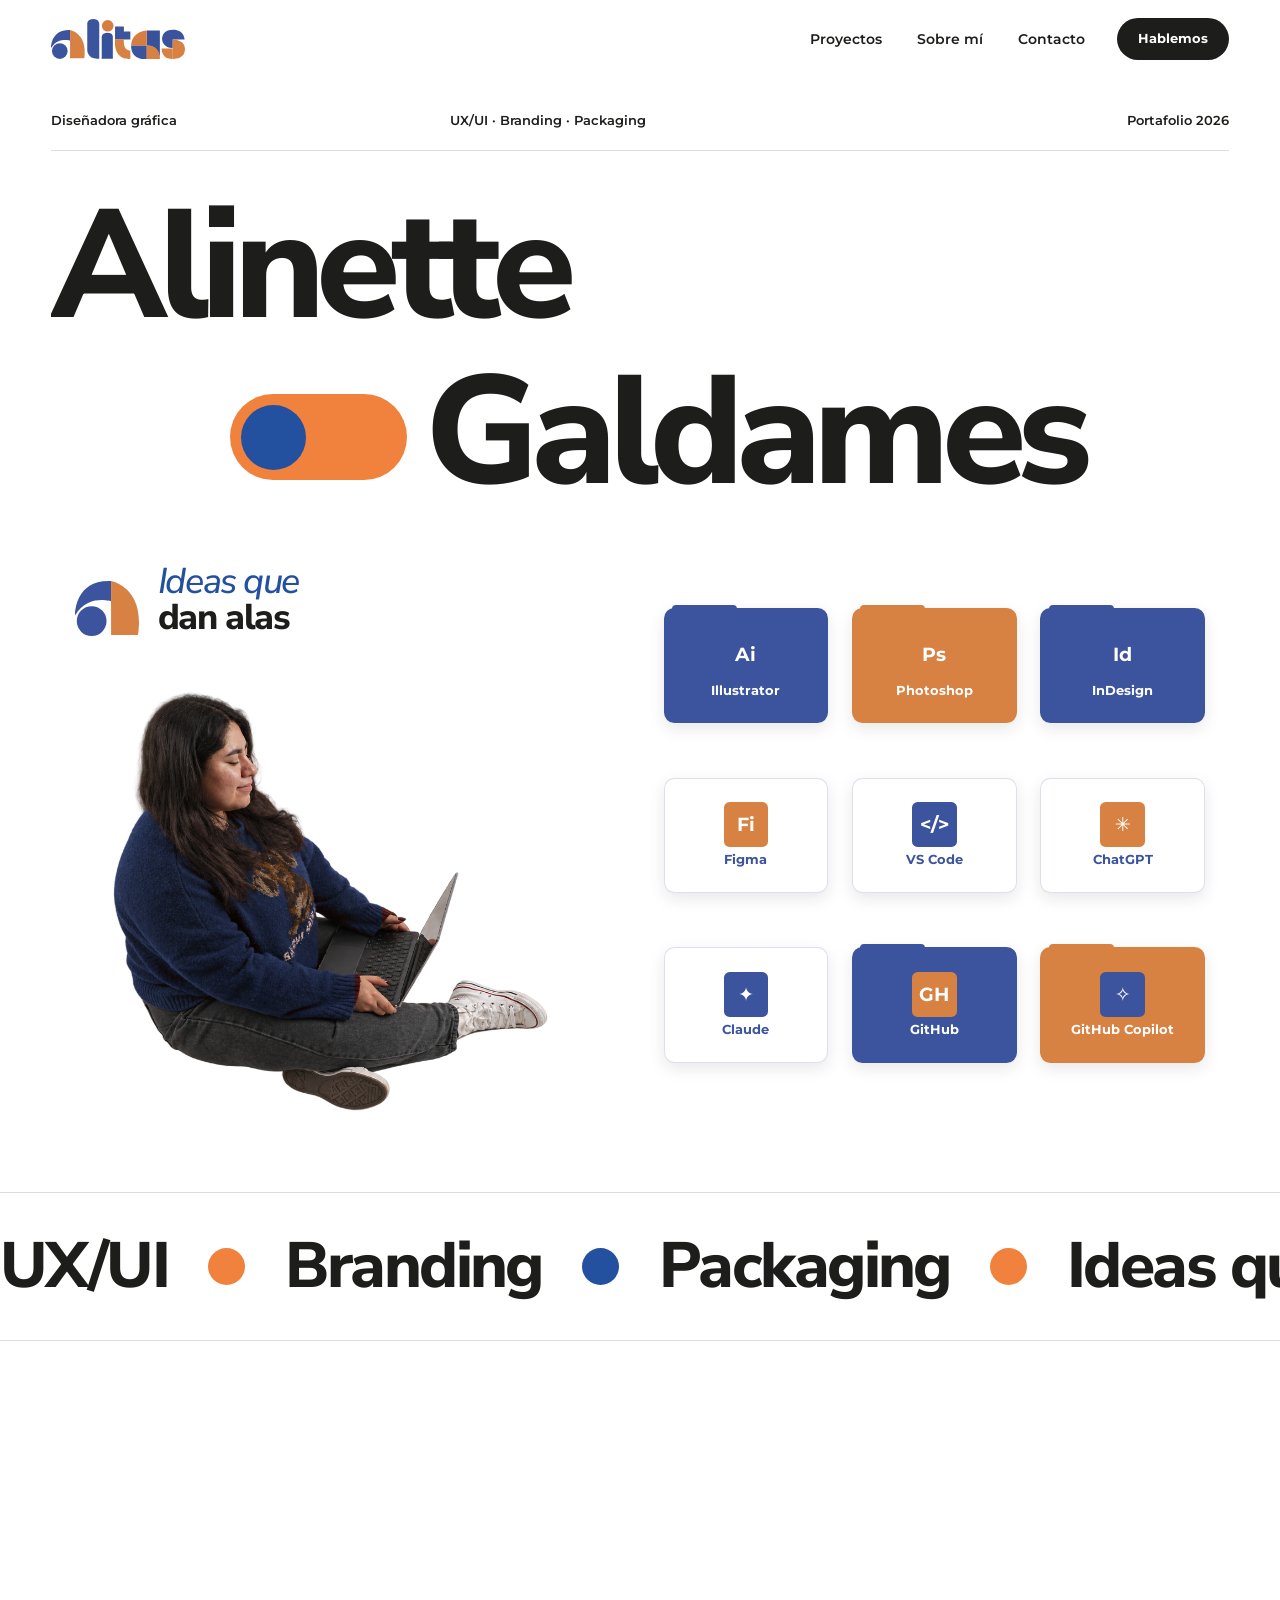
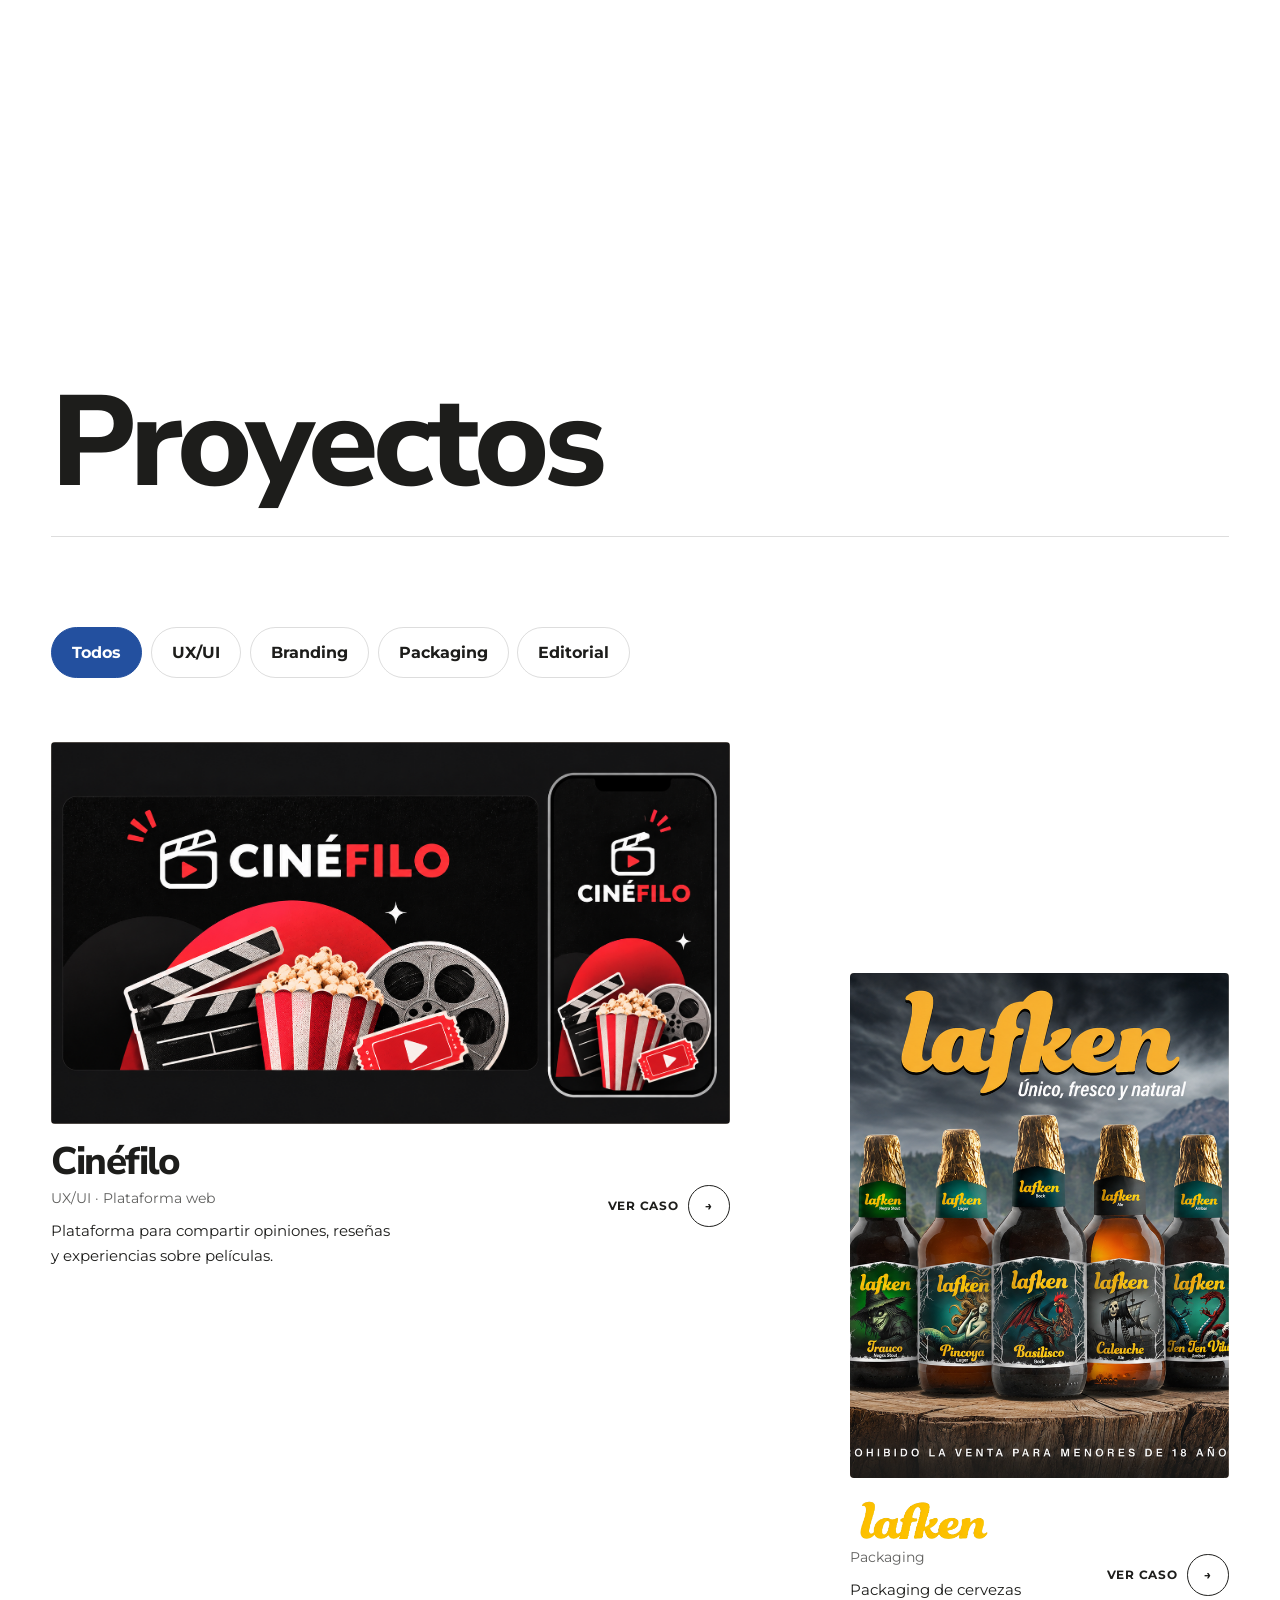
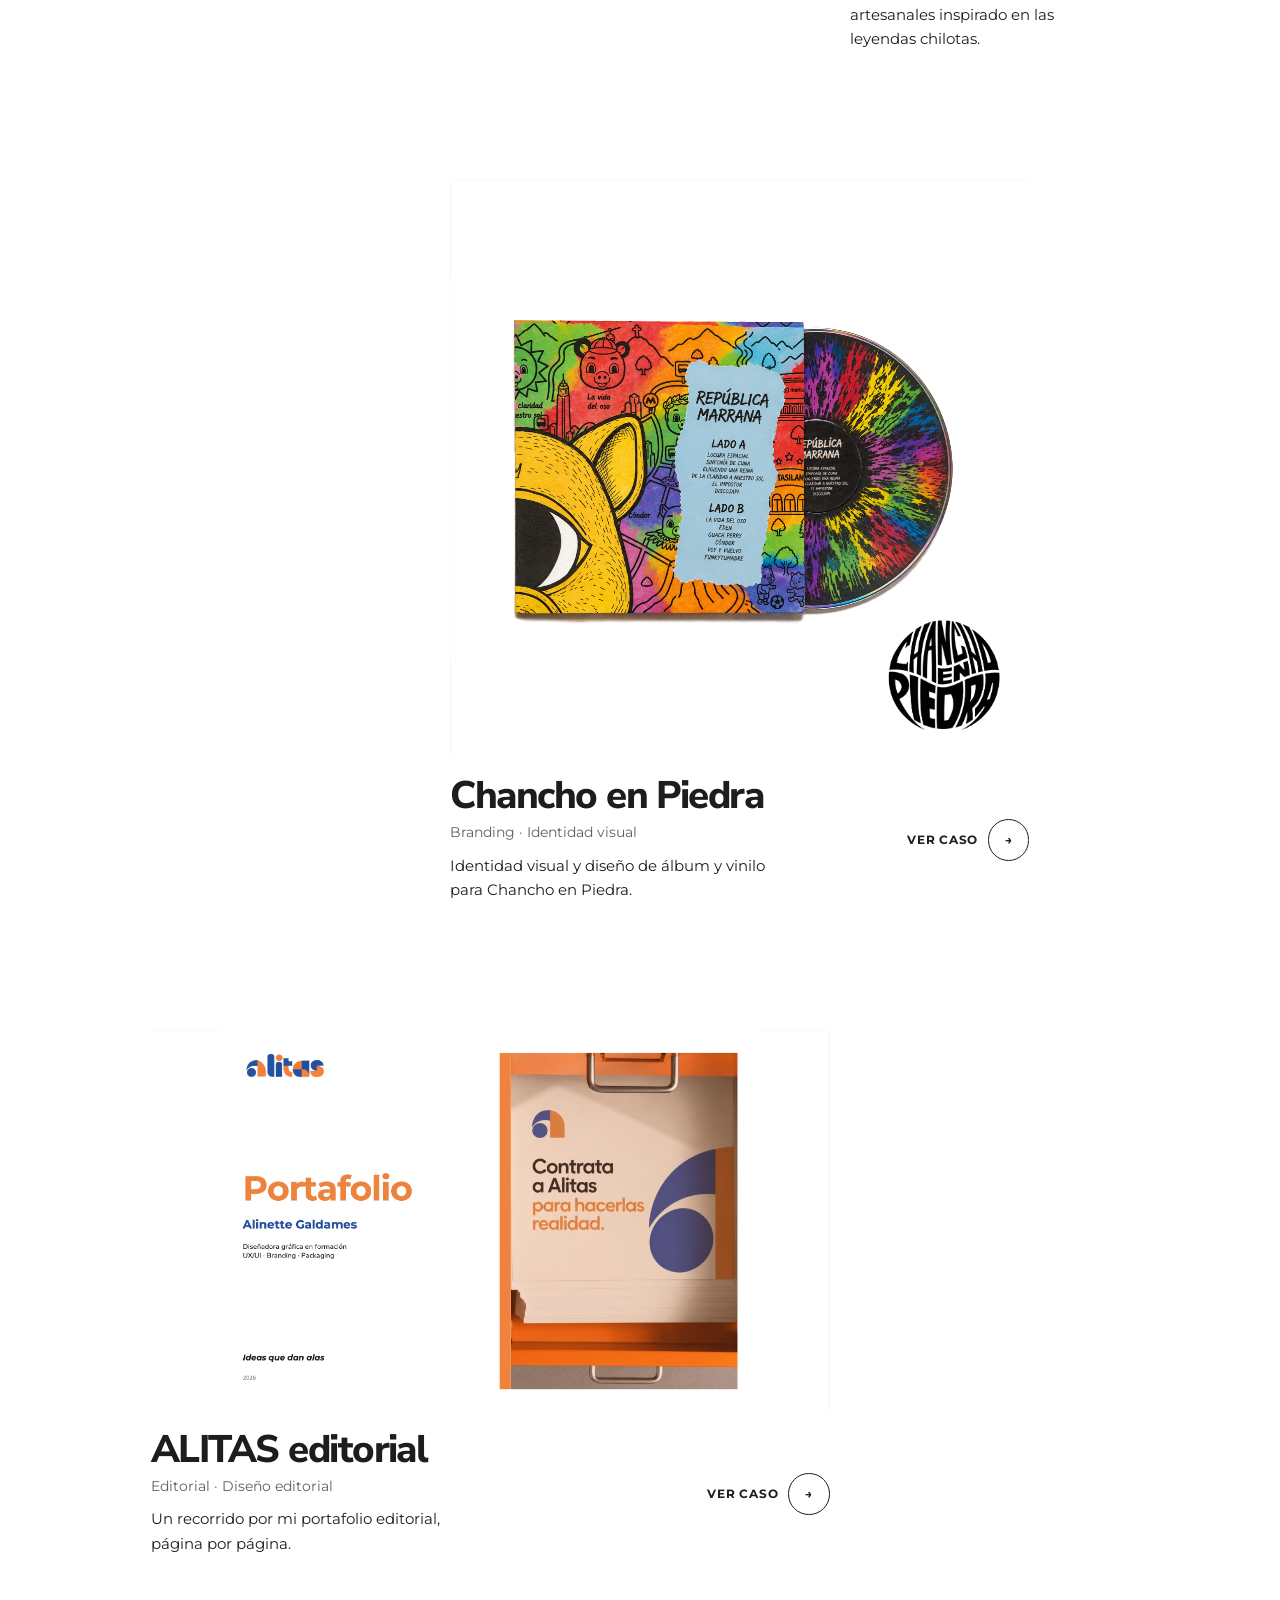
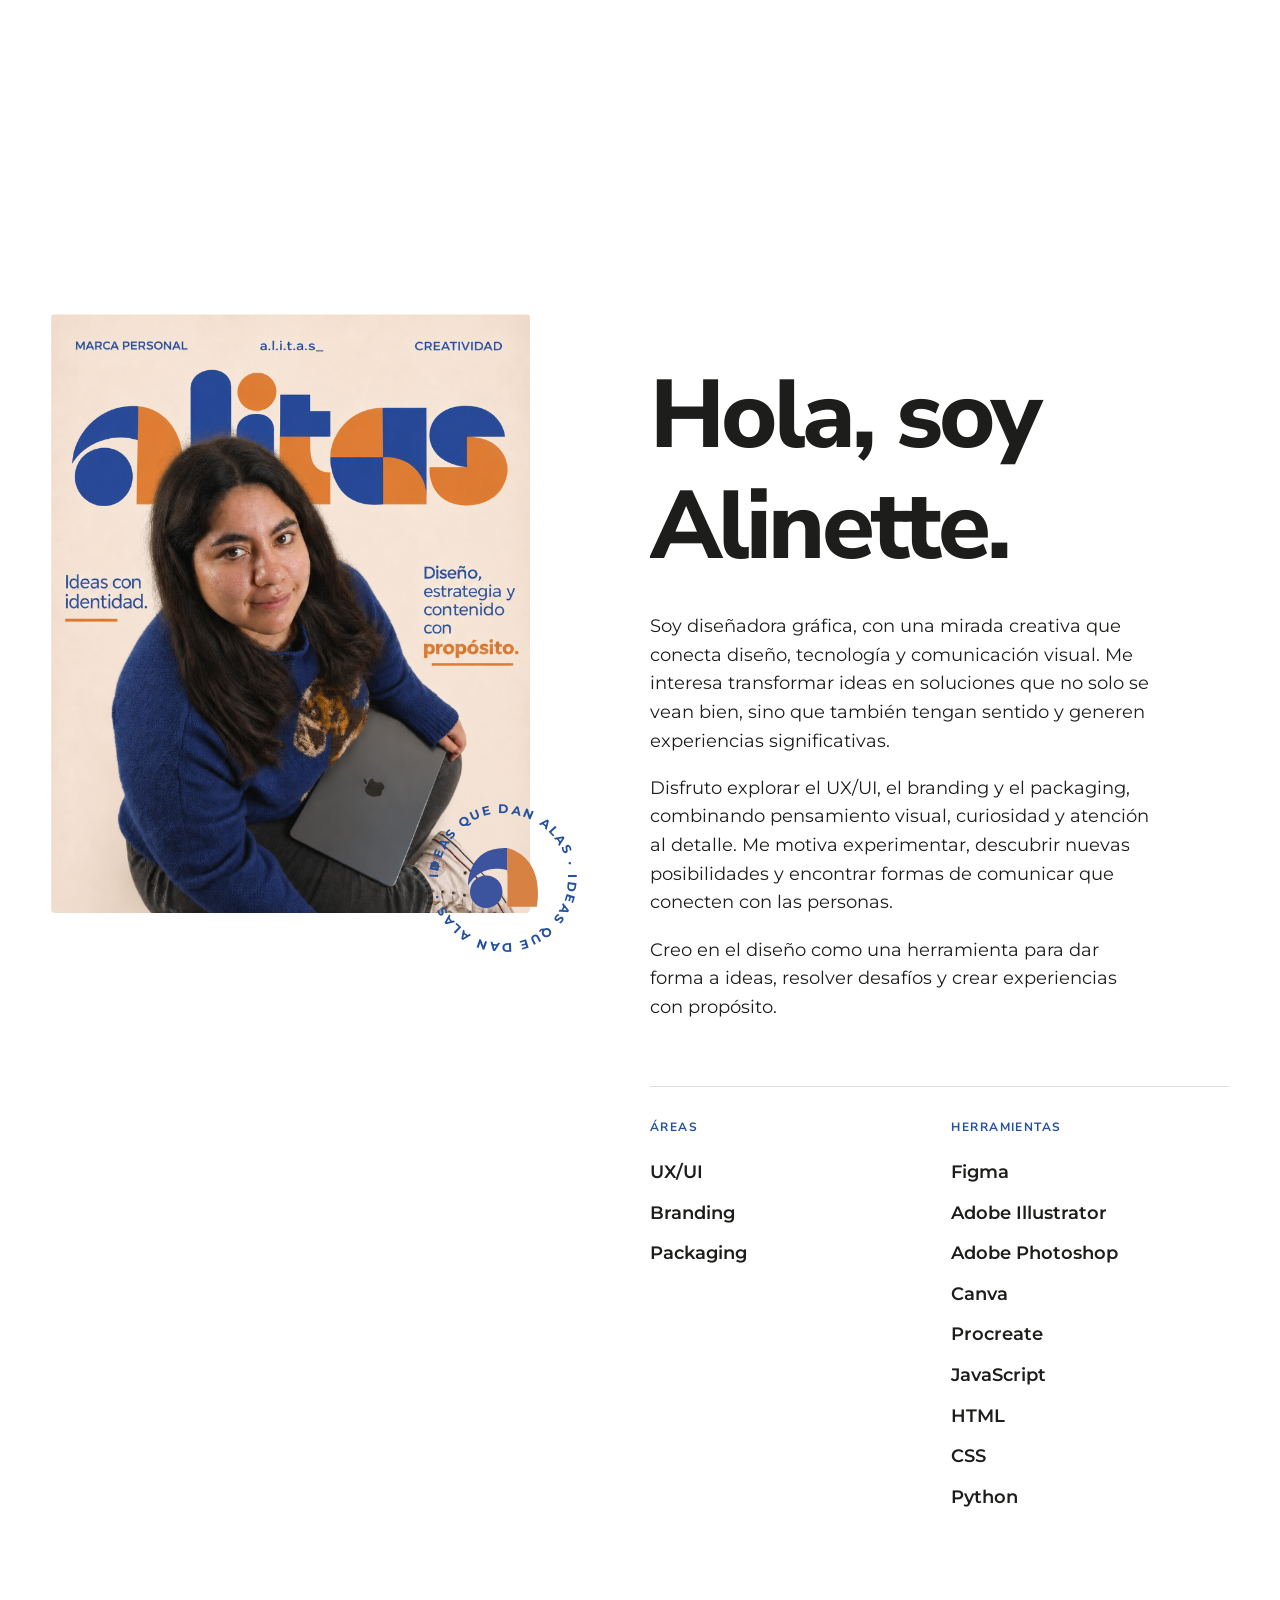
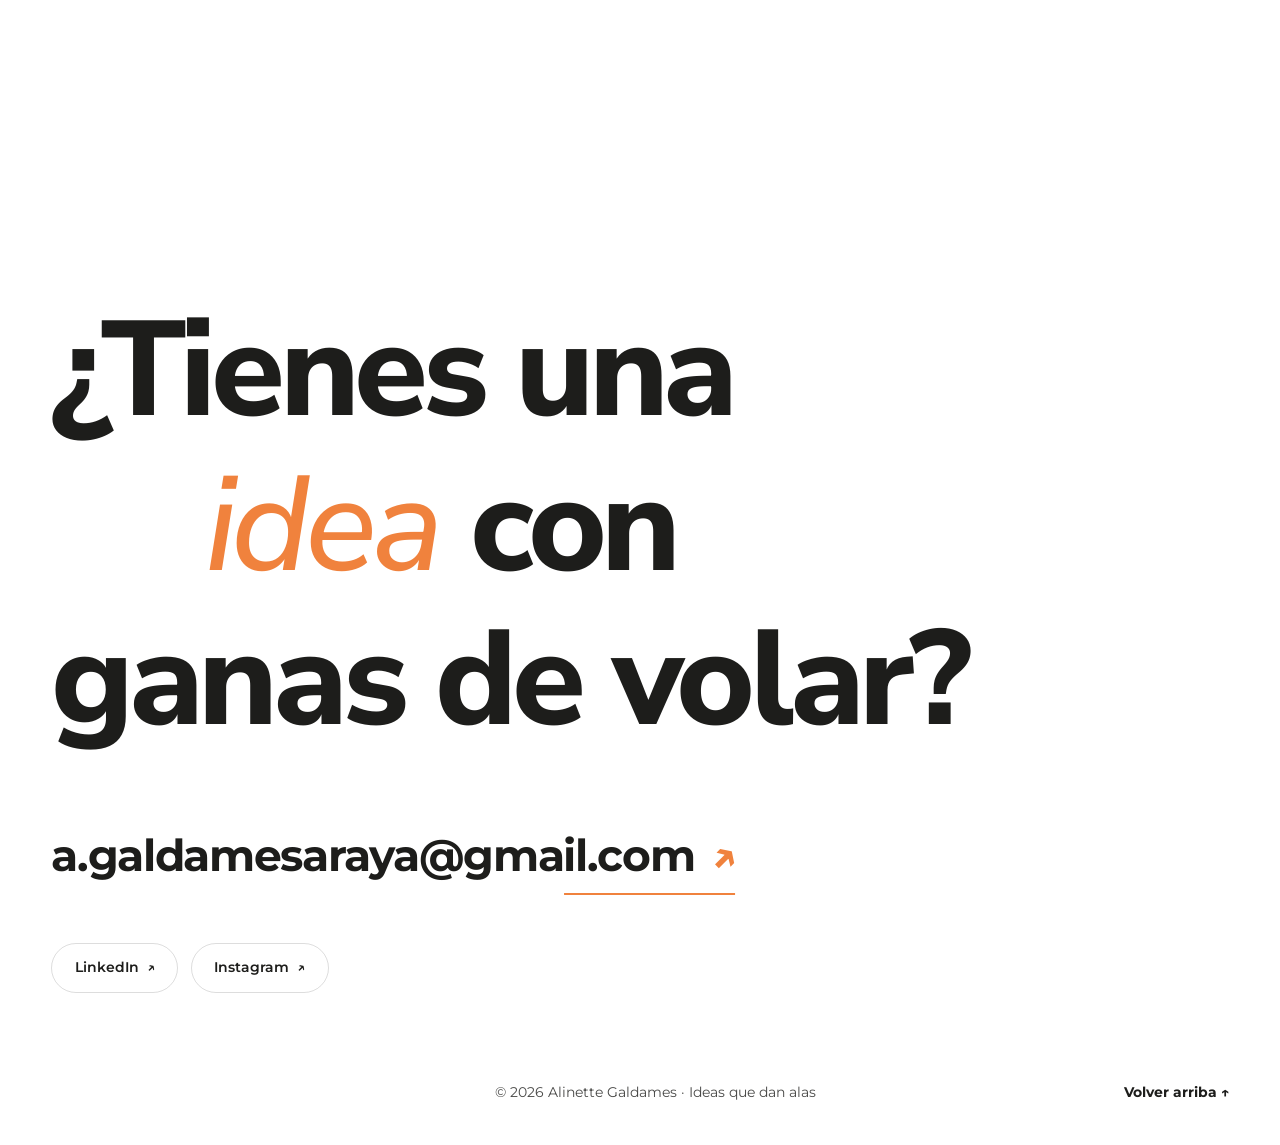
==== index.html @ bc03edfa "Actualiza portafolio editorial y proyectos Co-authored-by: Copilot <223556219+Copilot@users.noreply." ====
<!DOCTYPE html>
<html lang="es">
<head>
  <meta charset="UTF-8">
  <meta name="viewport" content="width=device-width, initial-scale=1.0">

  <!-- ✏️ Título de la pestaña y descripción para Google -->
  <title>Alinette Galdames — ALITAS · Ideas que dan alas</title>
  <meta name="description" content="Portafolio de Alinette Galdames, diseñadora gráfica. UX/UI, Branding y Packaging.">

  <!-- Tipografías: Montserrat (titulares) y Nunito Sans (textos) desde Google Fonts -->
  <link rel="preconnect" href="https://fonts.googleapis.com">
  <link rel="preconnect" href="https://fonts.gstatic.com" crossorigin>
  <link href="https://fonts.googleapis.com/css2?family=Montserrat:wght@400;500;600;700;800;900&family=Nunito+Sans:ital,wght@0,300;0,400;0,600;0,700;0,800;0,900;1,400&display=swap" rel="stylesheet">

  <!-- Estilos -->
  <link rel="stylesheet" href="css/styles.css">

  <!-- Esta línea avisa al CSS que JavaScript está activo (así las animaciones
       solo esconden contenido si de verdad se van a ejecutar). No la borres. -->
  <script>document.documentElement.classList.add('js');</script>
</head>

<!-- La clase "is-loading" se quita sola con JavaScript cuando termina la animación de entrada -->
<body class="is-loading">

  <!-- =========================================================
       0. CORTINA DE ENTRADA (intro breve al cargar la página)
       ========================================================= -->
  <div class="intro" aria-hidden="true">
    <span class="intro__word">Ideas que dan alas</span>
  </div>

  <!-- Enlace oculto para quienes navegan con teclado -->
  <a class="skip-link" href="#proyectos">Saltar a los proyectos</a>

  <!-- =========================================================|
       1. NAVEGACIÓN
       ========================================================= -->
  <header class="nav" id="nav">
    <div class="nav__inner">

      <a href="#inicio" class="nav__logo" aria-label="ALITAS, volver al inicio">
        <img src="img/logo-alitas.svg" alt="" class="nav__logo-img">
      </a>

      <!-- Enlaces del menú (escritorio). ✏️ Puedes cambiar los textos -->
      <nav class="nav__links" aria-label="Principal">
        <a href="#proyectos" class="nav__link"><span data-hover="Proyectos">Proyectos</span></a>
        <a href="#sobre-mi"  class="nav__link"><span data-hover="Sobre mí">Sobre mí</span></a>
        <a href="#contacto"  class="nav__link"><span data-hover="Contacto">Contacto</span></a>
      </nav>

      <button class="nav__cta" type="button" data-contact-open>Hablemos</button>

      <!-- Botón hamburguesa (solo se ve en celular) -->
      <button class="nav__toggle" aria-label="Abrir menú" aria-expanded="false" aria-controls="mobile-menu">
        <span></span><span></span>
      </button>
    </div>
  </header>

  <!-- Menú de celular a pantalla completa -->
  <div class="mobile-menu" id="mobile-menu" aria-hidden="true">
    <nav class="mobile-menu__links" aria-label="Menú móvil">
      <a href="#proyectos"><span>Proyectos</span></a>
      <a href="#sobre-mi"><span>Sobre mí</span></a>
      <a href="#contacto"><span>Contacto</span></a>
    </nav>
    <button class="mobile-menu__contact" type="button" data-contact-open>Hablemos <span aria-hidden="true">↗</span></button>
    <p class="mobile-menu__foot">Ideas que dan alas</p>
  </div>

  <dialog class="contact-modal" id="contact-modal" aria-labelledby="contact-modal-title">
    <div class="contact-modal__content">
      <div class="contact-modal__head">
        <div>
          <p class="contact-modal__eyebrow">ALITAS · CONTACTO</p>
          <h2 id="contact-modal-title">¡Hablemos de tu idea!</h2>
        </div>
        <button class="contact-modal__close" type="button" aria-label="Cerrar ventana de contacto">
          <span aria-hidden="true"></span><span aria-hidden="true"></span>
        </button>
      </div>

      <form class="contact-form">
        <label class="contact-form__field">
          <span>Nombre</span>
          <input name="name" type="text" autocomplete="name" required>
        </label>
        <label class="contact-form__field">
          <span>Correo electrónico</span>
          <input name="email" type="email" autocomplete="email" required>
        </label>
        <label class="contact-form__field">
          <span>Mensaje</span>
          <textarea name="message" rows="4" required></textarea>
        </label>
        <p class="contact-form__note">Al enviar, se abrirá tu aplicación de correo para que puedas completar el envío.</p>
        <button class="contact-form__submit" type="submit">Enviar mensaje <span aria-hidden="true">↗</span></button>
        <p class="contact-form__status" role="status" aria-live="polite"></p>
      </form>

      <p class="contact-modal__direct">
        ¿Prefieres escribir directamente?
        <a href="mailto:a.galdamesaraya@gmail.com" data-contact-email>Enviar un correo <span aria-hidden="true">↗</span></a>
      </p>
    </div>
  </dialog>


  <main>

    <!-- =========================================================
         2. HERO / PORTADA
         data-bg = color de fondo que toma la página en esta sección
         (opciones: white, beige, blue, black — definidas en el CSS)
         ========================================================= -->
    <section class="hero" id="inicio" data-bg="white">

      <!-- Fila superior con datos -->
      <div class="hero__meta">
        <p class="hero__meta-item reveal-fade">Diseñadora gráfica</p>
        <p class="hero__meta-item reveal-fade">UX/UI · Branding · Packaging</p>
        <p class="hero__meta-item hero__meta-item--right reveal-fade">Portafolio <span class="js-year">2026</span></p>
      </div>

      <!-- NOMBRE GRANDE
           Cada línea va dentro de <span class="line"><span>…</span></span>
           para que la animación la haga "subir" desde una máscara. -->
      <h1 class="hero__title" aria-label="Alinette Galdames">
        <span class="line"><span>Alinette</span></span>
        <span class="line line--indent">
          <span>
            <!-- Píldora visual entre las palabras (inspirada en titulares con imágenes) -->
            <i class="hero__pill" aria-hidden="true"><b></b></i>Galdames
          </span>
        </span>
      </h1>

      <figure class="hero__media">
        <div class="hero-art" id="hero-art" tabindex="0" role="group" aria-label="Composición de herramientas creativas" aria-describedby="hero-art-help">
          <img class="hero-art__portrait" src="img/alinette-hero.png" alt="Alinette trabajando en su computador" width="1152" height="768">
          <div class="hero-art__items" aria-hidden="true">
            <span class="hero-art__item hero-art__item--ai"><span class="hero-art__file"><b>Ai</b><small>Illustrator</small></span></span>
            <span class="hero-art__item hero-art__item--ps"><span class="hero-art__file"><b>Ps</b><small>Photoshop</small></span></span>
            <span class="hero-art__item hero-art__item--id"><span class="hero-art__file"><b>Id</b><small>InDesign</small></span></span>
            <span class="hero-art__item hero-art__item--figma"><span class="hero-art__file"><b>Fi</b><small>Figma</small></span></span>
            <span class="hero-art__item hero-art__item--code"><span class="hero-art__file"><b>&lt;/&gt;</b><small>VS Code</small></span></span>
            <span class="hero-art__item hero-art__item--chatgpt"><span class="hero-art__file"><b>✳</b><small>ChatGPT</small></span></span>
            <span class="hero-art__item hero-art__item--claude"><span class="hero-art__file"><b>✦</b><small>Claude</small></span></span>
            <span class="hero-art__item hero-art__item--github"><span class="hero-art__file"><b>GH</b><small>GitHub</small></span></span>
            <span class="hero-art__item hero-art__item--copilot"><span class="hero-art__file"><b>✧</b><small>GitHub Copilot</small></span></span>
          </div>
          <div class="hero__claim">
            <img src="img/isotipo-alitas.svg" alt="" class="iso-img iso-slot--float" aria-hidden="true">
            <p class="hero__claim-text reveal-up">
              <em>Ideas que</em><br>dan alas
            </p>
          </div>
        </div>
        <figcaption class="hero-art__help" id="hero-art-help">Pasa el cursor, enfoca con el teclado o toca la composición para mover las herramientas.</figcaption>
      </figure>

    </section>


    <!-- =========================================================
         3. FRANJA EN MOVIMIENTO (marquee)
         ✏️ Cambia las palabras si quieres. El texto está repetido
         dos veces para que el loop no se corte.
         ========================================================= -->
    <div class="marquee" aria-hidden="true">
      <div class="marquee__track">
        <span>UX/UI</span><i></i><span>Branding</span><i></i><span>Packaging</span><i></i><span>Ideas que dan alas</span><i></i>
        <span>UX/UI</span><i></i><span>Branding</span><i></i><span>Packaging</span><i></i><span>Ideas que dan alas</span><i></i>
      </div>
    </div>


    <!-- =========================================================
        4. FRASE DECLARACIÓN
        ========================================================= -->
    <section class="statement" data-bg="white">
     <h2 class="statement__text">
       <span class="line"><span>Hay ideas que nacen</span></span>
       <span class="line"><span>para <mark>volar.</mark></span></span>
       <span class="line"><span>Yo les doy forma.</span></span>
     </h2>
    </section>


    <!-- =========================================================
         5. GALERÍA DE PROYECTOS
         Cada proyecto tiene un formato distinto:
         .project--wide (panorámico), .project--tall (vertical),
         .project--square (cuadrado con número gigante).
         Cada proyecto enlaza a su página: cinefilo.html, lafken.html y chancho-en-piedra.html
         ========================================================= -->
    <section class="work" id="proyectos" data-bg="white">

      <header class="work__head">
        <h2 class="work__title">
          <span class="line"><span>Proyectos</span></span>
        </h2>
      </header>

      <div class="work__filters" role="group" aria-label="Filtrar proyectos por categoría">
        <button class="work__filter is-active" type="button" data-project-filter="all" aria-pressed="true">Todos</button>
        <button class="work__filter" type="button" data-project-filter="ux-ui" aria-pressed="false">UX/UI</button>
        <button class="work__filter" type="button" data-project-filter="branding" aria-pressed="false">Branding</button>
        <button class="work__filter" type="button" data-project-filter="packaging" aria-pressed="false">Packaging</button>
        <button class="work__filter" type="button" data-project-filter="editorial" aria-pressed="false">Editorial</button>
      </div>

      <div class="work__grid">

        <!-- PROYECTO 01 — CINÉFILO -->
        <article class="project project--wide" data-project-category="ux-ui">
          <a href="cinefilo.html" class="project__link" aria-label="Ver caso Cinéfilo">
            <figure class="project__media reveal-img">
              <img src="img/cinefilo/16-9%20cinefilo.png" alt="Identidad visual de Cinéfilo en presentaciones de escritorio y móvil">
            </figure>
            <div class="project__info">
              <h3 class="project__name">Cinéfilo</h3>
              <p class="project__cat">UX/UI · Plataforma web</p>
              <!-- ✏️ Descripción corta del proyecto -->
              <p class="project__desc">Plataforma para compartir opiniones, reseñas y experiencias sobre películas.</p>
              <span class="project__cta" aria-hidden="true">
                <span class="project__cta-text" data-hover="Entrar al caso">Ver caso</span>
                <span class="project__cta-arrow">→</span>
              </span>
            </div>
          </a>
        </article>

        <!-- PROYECTO 02 — LAFKEN -->
        <article class="project project--tall" data-project-category="packaging">
          <a href="lafken.html" class="project__link" aria-label="Ver caso Lafken">
            <figure class="project__media reveal-img">
              <img src="img/Lafken/Fotografia%20principal%20del%20packaging.jpg" alt="Botellas del packaging Lafken inspiradas en leyendas chilotas">
            </figure>
            <div class="project__info">
              <h3 class="project__name"><span class="lafken-logo lafken-logo--card"><img src="img/Lafken/logotipo-lafken.png" alt="Lafken"></span></h3>
              <p class="project__cat">Packaging</p>
              <p class="project__desc">Packaging de cervezas artesanales inspirado en las leyendas chilotas.</p>
              <span class="project__cta" aria-hidden="true">
                <span class="project__cta-text" data-hover="Entrar al caso">Ver caso</span>
                <span class="project__cta-arrow">→</span>
              </span>
            </div>
          </a>
        </article>

        <!-- PROYECTO 03 — CHANCHO EN PIEDRA -->
        <article class="project project--square" data-project-category="branding">
          <a href="chancho-en-piedra.html" class="project__link" aria-label="Ver caso Chancho en Piedra">
            <figure class="project__media reveal-img">
              <img class="project-preview__image" src="img/chancho-en-piedra/vinilo-fondo-blanco.png" alt="Vinilo y reverso de la funda de República Marrana">
              <span class="project__logo"><img class="chancho-logo-spin" src="img/chancho-en-piedra/logotipo-chancho.png" alt=""></span>
            </figure>
            <div class="project__info">
              <h3 class="project__name">Chancho en Piedra</h3>
              <p class="project__cat">Branding · Identidad visual</p>
              <p class="project__desc">Identidad visual y diseño de álbum y vinilo para Chancho en Piedra.</p>
              <span class="project__cta" aria-hidden="true">
                <span class="project__cta-text" data-hover="Entrar al caso">Ver caso</span>
                <span class="project__cta-arrow">→</span>
              </span>
            </div>
          </a>
        </article>

        <!-- PROYECTO 04 — ALITAS EDITORIAL -->
        <article class="project project--wide" data-project-category="editorial">
          <a href="alitas-editorial.html" class="project__link" aria-label="Ver proyecto ALITAS editorial">
            <figure class="project__media reveal-img">
              <img class="project-preview__image" src="assets/editorial/pages/pagina-01.jpg" alt="Portada del portafolio editorial ALITAS">
            </figure>
            <div class="project__info">
              <h3 class="project__name">ALITAS editorial</h3>
              <p class="project__cat">Editorial · Diseño editorial</p>
              <p class="project__desc">Un recorrido por mi portafolio editorial, página por página.</p>
              <span class="project__cta" aria-hidden="true">
                <span class="project__cta-text" data-hover="Entrar al caso">Ver caso</span>
                <span class="project__cta-arrow">→</span>
              </span>
            </div>
          </a>
        </article>

      </div>
    </section>


    <!-- =========================================================
         6. SOBRE MÍ (fondo beige — cambio de ritmo cálido)
         ========================================================= -->
    <section class="about" id="sobre-mi" data-bg="beige">

      <div class="about__photo-wrap">
        <figure class="about__photo reveal-img">
          <img src="img/alinette-sobre-mi.png" alt="Retrato de Alinette Galdames con la identidad visual de ALITAS" loading="lazy" width="768" height="960">
        </figure>

        <!-- Sello giratorio con el isotipo al centro -->
        <div class="badge" aria-hidden="true">
          <svg class="badge__ring" viewBox="0 0 200 200">
            <defs>
              <path id="circlePath" d="M100,100 m-78,0 a78,78 0 1,1 156,0 a78,78 0 1,1 -156,0"/>
            </defs>
            <text>
              <textPath href="#circlePath">Ideas que dan alas · Ideas que dan alas · </textPath>
            </text>
          </svg>
          <img src="img/isotipo-alitas.svg" alt="" class="iso-img" aria-hidden="true">
        </div>
      </div>

      <div class="about__content">
        <h2 class="about__title">
          <span class="line"><span>Hola, soy</span></span>
          <span class="line"><span>Alinette.</span></span>
        </h2>

        <div class="about__text reveal-up">
          <p>Soy diseñadora gráfica, con una mirada creativa que conecta diseño, tecnología y comunicación visual. Me interesa transformar ideas en soluciones que no solo se vean bien, sino que también tengan sentido y generen experiencias significativas.</p>
          <p>Disfruto explorar el UX/UI, el branding y el packaging, combinando pensamiento visual, curiosidad y atención al detalle. Me motiva experimentar, descubrir nuevas posibilidades y encontrar formas de comunicar que conecten con las personas.</p>
          <p>Creo en el diseño como una herramienta para dar forma a ideas, resolver desafíos y crear experiencias con propósito.</p>
        </div>

        <div class="skills skills--profile">
          <div class="skills__col reveal-up">
            <h3 class="skills__title">Áreas</h3>
            <ul>
              <li>UX/UI</li>
              <li>Branding</li>
              <li>Packaging</li>
            </ul>
          </div>
          <div class="skills__col reveal-up">
            <h3 class="skills__title">Herramientas</h3>
            <ul>
              <li>Figma</li>
              <li>Adobe Illustrator</li>
              <li>Adobe Photoshop</li>
              <li>Canva</li>
              <li>Procreate</li>
              <li>JavaScript</li>
              <li>HTML</li>
              <li>CSS</li>
              <li>Python</li>
            </ul>
          </div>
        </div>
      </div>
    </section>


    <!-- =========================================================
         7. CONTACTO (cierre azul a pantalla completa)
         ========================================================= -->
    <section class="contact" id="contacto" data-bg="blue">

      <h2 class="contact__title">
        <span class="line"><span>¿Tienes una</span></span>
        <span class="line line--indent"><span><em>idea</em> con</span></span>
        <span class="line"><span>ganas de volar?</span></span>
      </h2>

      <a href="mailto:a.galdamesaraya@gmail.com" class="contact__mail reveal-up">
        <span>a.galdamesaraya@gmail.com</span>
        <span class="contact__mail-arrow">↗</span>
      </a>

      <ul class="contact__links reveal-up">
        <li><a href="https://www.linkedin.com/feed/" target="_blank" rel="noopener noreferrer">LinkedIn <span>↗</span></a></li>
        <li><a href="https://www.instagram.com/a.l.i.t.a.s_/" target="_blank" rel="noopener noreferrer">Instagram <span>↗</span></a></li>
      </ul>

      <footer class="footer">
        <img src="img/logo-alitas.svg" alt="ALITAS" class="footer__logo-img">
        <p>© <span class="js-year">2026</span> Alinette Galdames · Ideas que dan alas</p>
        <a href="#inicio" class="footer__top">Volver arriba ↑</a>
      </footer>
    </section>

  </main>

  <script src="js/main.js"></script>
</body>
</html>
---- css/styles.css ----
/* ==========================================================================
   ALITAS · Portafolio de Alinette Galdames
   --------------------------------------------------------------------------
   ÍNDICE
   01. Variables (colores, tipografías, medidas)  ← lo más fácil de modificar
   02. Base y reset
   03. Utilidades: logo, isotipo e imágenes temporales
   04. Animaciones de aparición (reveal)
   05. Intro (cortina de entrada)
   06. Navegación + menú móvil
   07. Hero / portada
   08. Franja en movimiento (marquee)
   09. Frase declaración
   10. Proyectos
   11. Sobre mí
   12. Contacto + footer
   13. Responsive (tablet y celular)
   14. Movimiento reducido (accesibilidad)
   ========================================================================== */


/* ==========================================================================
   01. VARIABLES
   ✏️ Cambia aquí los colores, tipografías y espacios de toda la web.
   ========================================================================== */
:root {
  /* Paleta ALITAS */
  --azul:    #23509F;
  --naranjo: #F0823D;
  --beige:   #F7E4D3;
  --negro:   #1D1D1B;
  --blanco:  #FFFFFF;

  /* Tipografías */
  --font-title: "Nunito Sans", system-ui, sans-serif;  /* titulares */
  --font-body:  "Montserrat", system-ui, sans-serif;   /* textos */

  /* Márgenes laterales de la página (se adaptan al ancho de pantalla) */
  --gutter: clamp(1.25rem, 4vw, 3.5rem);

  /* Espacio vertical entre secciones */
  --section-space: clamp(6rem, 14vw, 13rem);

  /* Curva de animación: rápida al inicio, suave al final (sensación "elegante") */
  --ease-out: cubic-bezier(0.16, 1, 0.3, 1);
  --ease-in-out: cubic-bezier(0.65, 0, 0.35, 1);

  /* Colores "activos": cambian según la sección (ver bloque de temas abajo) */
  --bg: var(--blanco);
  --fg: var(--negro);
  --accent: var(--azul);
  --line-color: rgba(29, 29, 27, 0.15);
}

/* TEMAS POR SECCIÓN
   Cada <section data-bg="..."> le dice al JavaScript qué tema poner en <body>.
   El fondo cambia con una transición suave al hacer scroll. */
body[data-theme="white"] { --bg: var(--blanco); --fg: var(--negro);  --accent: var(--azul);    --line-color: rgba(29,29,27,.15); }
body[data-theme="beige"] { --bg: var(--beige);  --fg: var(--negro);  --accent: var(--azul);    --line-color: rgba(29,29,27,.18); }
body[data-theme="blue"]  { --bg: var(--azul);   --fg: var(--blanco); --accent: var(--naranjo); --line-color: rgba(255,255,255,.25); }
body[data-theme="black"] { --bg: var(--negro);  --fg: var(--beige);  --accent: var(--naranjo); --line-color: rgba(247,228,211,.2); }
body.case--cinefilo:not([data-theme]) { --bg: var(--negro); --fg: var(--beige); --accent: var(--naranjo); --line-color: rgba(247,228,211,.2); }


/* ==========================================================================
   02. BASE Y RESET
   ========================================================================== */
*,
*::before,
*::after { box-sizing: border-box; margin: 0; padding: 0; }

html { scroll-behavior: smooth; -webkit-text-size-adjust: 100%; }

body {
  font-family: var(--font-body);
  font-size: clamp(1rem, 0.95rem + 0.25vw, 1.15rem);
  line-height: 1.6;
  color: var(--fg);
  background-color: var(--bg);
  /* Esta transición es la que hace el cambio suave de color entre secciones */
  transition: background-color 0.9s var(--ease-in-out), color 0.9s var(--ease-in-out);
  -webkit-font-smoothing: antialiased;
  overflow-x: hidden;
}

/* Mientras carga la intro, no se puede hacer scroll */
body.is-loading { overflow: hidden; }

img { display: block; max-width: 100%; }
a { color: inherit; text-decoration: none; }
ul { list-style: none; }
button { font: inherit; color: inherit; background: none; border: 0; cursor: pointer; }

h1, h2, h3 {
  font-family: var(--font-title);
  font-weight: 800;
  line-height: 0.95;
  letter-spacing: -0.04em;
}

em { font-style: italic; font-weight: 500; }

::selection { background: var(--naranjo); color: var(--negro); }

:focus-visible { outline: 2px solid var(--naranjo); outline-offset: 4px; }

.skip-link {
  position: fixed; top: 1rem; left: 1rem; z-index: 200;
  padding: .6rem 1rem; background: var(--negro); color: var(--blanco);
  transform: translateY(-200%); transition: transform .3s;
}
.skip-link:focus { transform: none; }

/* Etiquetas pequeñas tipo "( Sobre mí )" */
.statement__label,
.about__label,
.contact__label {
  font-family: var(--font-title);
  font-size: 0.8rem;
  font-weight: 600;
  letter-spacing: 0.12em;
  text-transform: uppercase;
}


/* ==========================================================================
   03. UTILIDADES: LOGO, ISOTIPO E IMÁGENES TEMPORALES
   ========================================================================== */

/* --- Espacio temporal del LOGO (bórralo cuando pongas tu archivo) --- */
.logo-slot {
  display: inline-flex; align-items: center; justify-content: center;
  height: 2.4rem; padding: 0 1rem;
  border: 1.5px dashed currentColor; border-radius: 999px;
  font-family: var(--font-title); font-size: .72rem; font-weight: 700;
  letter-spacing: .1em; text-transform: uppercase;
  opacity: .8;
}
/* Logo de navegación */
.nav__logo-img {
  display: block; width: auto; height: 2.5rem;
  max-width: min(34vw, 11rem);
}
body[data-theme="blue"] .nav__logo-img,
body[data-theme="black"] .nav__logo-img,
body[data-theme="orange"] .nav__logo-img,
body.case--cinefilo:not([data-theme]) .nav__logo-img,
.menu-open .nav__logo-img { filter: brightness(0) invert(1); }

.footer__logo-img { display: block; width: min(8.5rem, 40vw); height: auto; }
.contact .footer__logo-img,
.case-next .footer__logo-img { filter: brightness(0) invert(1); }

/* --- Espacio temporal del ISOTIPO --- */
.iso-slot {
  display: inline-flex; align-items: center; justify-content: center;
  width: 4.5rem; aspect-ratio: 1;
  border: 1.5px dashed currentColor; border-radius: 50%;
  font-family: var(--font-title); font-size: .6rem; font-weight: 700;
  letter-spacing: .08em; text-transform: uppercase;
}
.iso-img { width: 4.5rem; height: auto; }

/* Animación del isotipo: flota suavemente, como un ala planeando */
.iso-slot--float,
.hero__claim .iso-img {
  color: var(--azul);
  animation: float 6s var(--ease-in-out) infinite;
}
@keyframes float {
  0%, 100% { transform: translateY(0) rotate(-4deg); }
  50%      { transform: translateY(-12px) rotate(4deg); }
}

/* --- IMÁGENES TEMPORALES (.ph = placeholder)
   Son composiciones hechas solo con CSS para que la web se vea bien
   antes de tener fotos. Cuando tengas tu imagen, borra el <div class="ph">
   y pon un <img> dentro del <figure>: se ajustará solo. --- */
.ph {
  position: absolute; inset: 0;
  overflow: hidden;
}
.ph__label {
  position: absolute; left: 1rem; bottom: 1rem; z-index: 2;
  font-family: var(--font-title); font-size: .65rem; font-weight: 700;
  letter-spacing: .12em; text-transform: uppercase;
  padding: .35rem .7rem; border-radius: 999px;
  background: rgba(255,255,255,.85); color: var(--negro);
}

/* Hero: sol naranjo + arco beige sobre azul */
.ph--hero { background: var(--azul); }
.ph__shape { position: absolute; border-radius: 50%; }
.ph__shape--sun {
  width: 46%; aspect-ratio: 1; top: 14%; right: 12%;
  background: var(--naranjo);
  animation: sun 9s var(--ease-in-out) infinite;
}
.ph__shape--arc {
  width: 130%; aspect-ratio: 1; left: -15%; top: 58%;
  background: var(--beige);
}
@keyframes sun { 50% { transform: translateY(-8%); } }

/* Cinéfilo: interfaz web abstracta sobre negro */
.ph--cinefilo {
  background: var(--negro);
  display: grid; grid-template-columns: repeat(3, 1fr); gap: 4%;
  align-content: center; padding: 10% 8%;
}
.ph__ui { border-radius: 10px; }
.ph__ui--bar {
  grid-column: 1 / -1; height: 0; padding-bottom: 6%;
  background: rgba(247,228,211,.15);
}
.ph__ui--card { aspect-ratio: 2 / 3; background: var(--azul); position: relative; }
.ph__ui--card:nth-child(3) { background: var(--naranjo); transform: translateY(-8%); }
.ph__ui--card:nth-child(4) { background: var(--beige); }
.ph__ui--card::after { /* "estrellas" de reseña */
  content: "★★★★☆"; position: absolute; left: 8%; bottom: 6%;
  font-size: clamp(.5rem, 1vw, .9rem); color: var(--negro); opacity: .7;
}
.ph__ui--card:nth-child(2)::after { color: var(--beige); }

/* Lafken (mar): olas beige y caja naranja sobre azul */
.ph--lafken { background: var(--azul); }
.ph__wave {
  position: absolute; left: -20%; right: -20%; height: 40%; bottom: -12%;
  background: var(--beige); border-radius: 50% 50% 0 0;
}
.ph__wave--2 { bottom: -22%; background: var(--blanco); opacity: .9; left: -40%; }
.ph__box {
  position: absolute; width: 38%; aspect-ratio: 3 / 4.4; left: 31%; top: 22%;
  background: var(--naranjo); border-radius: 6px;
  box-shadow: 18px 18px 0 rgba(29,29,27,.25);
}

/* Chancho en Piedra: vinilo negro saliendo de su funda */
.ph--vinilo { background: var(--naranjo); }
.ph__record {
  position: absolute; width: 62%; aspect-ratio: 1; top: 19%; left: 30%;
  border-radius: 50%;
  background:
    radial-gradient(circle, var(--beige) 0 12%, var(--negro) 12.5% 14%, transparent 14.5%),
    repeating-radial-gradient(circle, #2a2a28 0 2px, var(--negro) 2px 5px);
  animation: spin 14s linear infinite;
}
.ph__sleeve {
  position: absolute; width: 58%; aspect-ratio: 1; top: 21%; left: 10%;
  background: var(--beige);
  box-shadow: 10px 10px 0 rgba(29,29,27,.15);
}
@keyframes spin { to { transform: rotate(360deg); } }

/* Retrato: degradado cálido */
.ph--portrait {
  background:
    radial-gradient(circle at 50% 38%, var(--beige) 0 18%, transparent 18.5%),
    radial-gradient(ellipse at 50% 100%, var(--beige) 0 38%, transparent 38.5%),
    var(--naranjo);
}


/* ==========================================================================
   04. ANIMACIONES DE APARICIÓN (REVEAL)
   El JavaScript agrega la clase "is-visible" cuando el elemento entra en
   pantalla. Solo se esconden si JS está activo (clase .js en <html>).
   ✏️ Para cambiar la velocidad, modifica los segundos de "transition".
   ========================================================================== */

/* A) Titulares línea por línea: cada línea sube desde una "máscara" */
.line {
  display: block; overflow: hidden;
  padding: .2em 0; margin: -.2em 0;
}
.line > span { display: inline-block; }

.js .line > span {
  transform: translateY(110%);
  transition: transform 1.2s var(--ease-out);
  transition-delay: calc(var(--i, 0) * 0.09s); /* --i lo pone el JS: 0, 1, 2... */
}
.js .is-visible .line > span { transform: translateY(0); }

/* B) Texto que sube con opacidad */
.js .reveal-up {
  opacity: 0; transform: translateY(40px);
  transition: opacity 1s var(--ease-out), transform 1.2s var(--ease-out);
  transition-delay: var(--delay, 0s);
}
.js .reveal-up.is-visible { opacity: 1; transform: none; }

/* C) Aparición solo con opacidad */
.js .reveal-fade {
  opacity: 0;
  transition: opacity 1.2s var(--ease-out);
  transition-delay: var(--delay, 0s);
}
.js .reveal-fade.is-visible { opacity: 1; }

/* D) Imágenes que se revelan con un barrido de abajo hacia arriba
      mientras la imagen interior se "acerca" un poco */
/*    (el recorte se aplica a la imagen interior y no al <figure>, para que
      el JavaScript pueda detectar el <figure> cuando entra en pantalla) */
.reveal-img { position: relative; overflow: hidden; }
.js .reveal-img > * {
  clip-path: inset(100% 0 0 0);
  transform: scale(1.25);
  transition: clip-path 1.4s var(--ease-out), transform 1.8s var(--ease-out);
}
.js .reveal-img.is-visible > * { clip-path: inset(0 0 0 0); transform: scale(1); }


/* ==========================================================================
   05. INTRO (cortina de entrada)
   ✏️ Si no quieres intro, borra el <div class="intro"> del HTML.
   ========================================================================== */
.intro { display: none; }
.js .intro {
  position: fixed; inset: 0; z-index: 300;
  display: grid; place-items: center;
  padding: 2rem var(--gutter);
  background: var(--beige); color: var(--azul);
  transition: transform 1.1s var(--ease-in-out);
}
.intro__word {
  display: block; max-width: 100%; text-align: center;
  font-family: var(--font-title); font-weight: 800;
  font-size: clamp(2rem, 8vw, 8rem); line-height: 1;
  letter-spacing: -0.05em;
  animation: introWord 0.9s var(--ease-out) both, introColor .65s ease-in-out infinite alternate;
}
@keyframes introWord {
  from { opacity: 0; transform: translateY(30px); filter: blur(6px); }
  to   { opacity: 1; transform: none; filter: none; }
}
@keyframes introColor {
  to { color: var(--naranjo); }
}
/* Cuando termina, la cortina sube y desaparece */
.intro.is-done { transform: translateY(-100%); }


/* ==========================================================================
   06. NAVEGACIÓN + MENÚ MÓVIL
   ========================================================================== */
.nav {
  position: fixed; top: 0; left: 0; right: 0; z-index: 100;
  padding: 1.1rem var(--gutter);
  transition: transform .6s var(--ease-out), background-color .6s, color .9s;
}
/* Al bajar se esconde; al subir vuelve a aparecer (lo controla el JS) */
.nav.is-hidden { transform: translateY(-110%); }
/* Fondo con desenfoque cuando ya hiciste scroll */
.nav.is-scrolled {
  background: color-mix(in srgb, var(--bg) 82%, transparent);
  backdrop-filter: blur(14px); -webkit-backdrop-filter: blur(14px);
}

.nav__inner { display: flex; align-items: center; gap: 2rem; }
.nav__logo { margin-right: auto; display: flex; align-items: center; }

.nav__links { display: flex; gap: 2.2rem; }

/* Efecto hover: el texto "rueda" hacia arriba y aparece otra copia */
.nav__link {
  font-family: var(--font-title); font-size: .85rem; font-weight: 600;
  overflow: hidden; display: inline-block; line-height: 1.4;
}
.nav__link span { display: inline-block; position: relative; transition: transform .5s var(--ease-out); }
.nav__link span::after {
  content: attr(data-hover);
  position: absolute; left: 0; top: 100%;
  color: var(--azul);
}
body[data-theme="blue"] .nav__link span::after { color: var(--naranjo); }
body[data-theme="black"] .nav__link span::after { color: #c3d6ff; }
.nav__link:hover span,
.nav__link:focus-visible span { transform: translateY(-100%); }

.nav__cta {
  font-family: var(--font-title); font-size: .8rem; font-weight: 700;
  padding: .7rem 1.3rem; border-radius: 999px;
  background: var(--fg); color: var(--bg);
  transition: background-color .4s, color .4s, transform .4s var(--ease-out);
}
.nav__cta { border: 0; cursor: pointer; }
.nav__cta:hover,
.nav__cta:focus-visible { background: var(--azul); color: var(--blanco); transform: translateY(-2px); }
body[data-theme="blue"] .nav__cta:hover,
body[data-theme="blue"] .nav__cta:focus-visible { background: var(--naranjo); color: var(--negro); }

/* Botón hamburguesa (2 líneas que se convierten en X) */
.nav__toggle {
  display: none; width: 2.75rem; height: 2.75rem; position: relative;
  border-radius: 50%; border: 0;
  transition: background-color .25s, color .25s;
}
.nav__toggle:hover,
.nav__toggle:focus-visible { background: var(--azul); color: var(--blanco); }
body[data-theme="blue"]:not(.menu-open) .nav__toggle:hover,
body[data-theme="blue"]:not(.menu-open) .nav__toggle:focus-visible { background: var(--naranjo); color: var(--negro); }
.nav__toggle span {
  position: absolute; left: 25%; right: 25%; height: 1.5px; background: currentColor;
  transition: transform .35s var(--ease-out), top .35s var(--ease-out);
}
.nav__toggle span:first-child { top: 42%; }
.nav__toggle span:last-child  { top: 58%; }
.menu-open .nav__toggle span:first-child { top: 50%; transform: rotate(45deg); }
.menu-open .nav__toggle span:last-child  { top: 50%; transform: rotate(-45deg); }
.menu-open .nav__toggle:hover,
.menu-open .nav__toggle:focus-visible { background: var(--blanco); color: var(--azul); }

/* Menú móvil a pantalla completa: baja como una cortina */
.mobile-menu {
  position: fixed; inset: 0; z-index: 90;
  border: 1px solid transparent;
  background:
    linear-gradient(var(--azul), var(--azul)) padding-box,
    linear-gradient(135deg, var(--naranjo), rgba(247, 228, 211, .5) 48%, var(--naranjo)) border-box;
  color: var(--blanco);
  display: flex; flex-direction: column; justify-content: center;
  padding: clamp(7rem, 16vh, 10rem) var(--gutter) max(2rem, env(safe-area-inset-bottom));
  overflow-x: hidden; overflow-y: auto; overscroll-behavior: contain;
  clip-path: inset(0 0 100% 0);
  transition: clip-path .8s var(--ease-in-out);
  visibility: hidden;
}
.mobile-menu::before {
  content: ""; position: absolute; z-index: 0; pointer-events: none;
  width: clamp(18rem, 55vw, 42rem); aspect-ratio: 1;
  top: 50%; right: clamp(-18rem, -22vw, -8rem); transform: translateY(-50%);
  border: 1px solid rgba(255, 255, 255, .18); border-radius: 50%;
  box-shadow:
    0 0 0 2rem rgba(240, 130, 61, .035),
    0 0 0 5rem rgba(255, 255, 255, .035),
    0 0 0 8rem rgba(240, 130, 61, .025);
}
.menu-open .mobile-menu { clip-path: inset(0 0 0 0); visibility: visible; }
.menu-open .nav { color: var(--blanco); background: transparent; backdrop-filter: none; }
.menu-open .nav__cta { display: none; }

.mobile-menu__links,
.mobile-menu__contact,
.mobile-menu__foot { position: relative; z-index: 1; }
.mobile-menu__links { display: grid; gap: .25rem; }
.mobile-menu__links a {
  display: flex; align-items: center; gap: .8rem;
  font-family: var(--font-title); font-weight: 800;
  font-size: clamp(2.8rem, 13vw, 5rem); letter-spacing: -0.04em; line-height: 1.15;
  opacity: 0; transform: translate3d(0, 1rem, 0);
  transition: opacity .45s, transform .55s var(--ease-out), color .3s;
}
.mobile-menu__links a::after {
  content: ""; flex: 0 0 .28em; width: .28em; aspect-ratio: 1;
  border-radius: 50%; background: var(--naranjo);
  opacity: 0; transform: scale(.45);
  transition: opacity .3s, transform .35s var(--ease-out);
}
.mobile-menu__links a:hover,
.mobile-menu__links a:focus-visible,
.mobile-menu__links a:active { color: var(--naranjo); transform: translate3d(.35rem, 0, 0); }
.mobile-menu__links a:hover::after,
.mobile-menu__links a:focus-visible::after,
.mobile-menu__links a:active::after {
  opacity: 1; transform: scale(1);
}
.menu-open .mobile-menu__links a { opacity: 1; transform: none; }
/* Cada enlace aparece un poquito después del anterior */
.menu-open .mobile-menu__links a:nth-child(1) { transition-delay: .25s; }
.menu-open .mobile-menu__links a:nth-child(2) { transition-delay: .32s; }
.menu-open .mobile-menu__links a:nth-child(3) { transition-delay: .39s; }
.menu-open .mobile-menu__links a:hover,
.menu-open .mobile-menu__links a:focus-visible,
.menu-open .mobile-menu__links a:active { transform: translate3d(.35rem, 0, 0); }

.mobile-menu__contact {
  display: inline-flex; align-items: center; gap: .7rem;
  align-self: flex-start; margin-top: clamp(1.5rem, 5vh, 3rem);
  padding: .8rem 1.2rem; border: 1px solid rgba(247, 228, 211, .55); border-radius: 999px;
  color: var(--blanco); font-family: var(--font-title); font-size: .9rem; font-weight: 700;
  transition: background-color .25s, color .25s, border-color .25s;
}
.mobile-menu__contact:hover,
.mobile-menu__contact:focus-visible,
.mobile-menu__contact:active { background: var(--naranjo); border-color: var(--naranjo); color: var(--negro); }

.mobile-menu__foot {
  margin-top: auto; padding-top: 2rem; font-family: var(--font-title); font-weight: 600;
  font-size: .8rem; letter-spacing: .12em; text-transform: uppercase; color: var(--beige);
}

/* Ventana de contacto */
.contact-modal {
  width: min(42rem, calc(100vw - 2rem));
  max-width: none; max-height: min(92svh, 54rem);
  margin: auto; padding: 0; overflow: auto;
  border: 1px solid rgba(29, 29, 27, .12); border-radius: 1rem;
  background: var(--blanco); color: var(--negro);
  box-shadow: 0 2rem 6rem rgba(0, 0, 0, .28);
}
.contact-modal::backdrop { background: rgba(15, 24, 42, .68); backdrop-filter: blur(5px); }
.contact-modal__content { padding: clamp(1.35rem, 5vw, 3rem); }
.contact-modal__head {
  position: sticky; top: 0; z-index: 1;
  display: flex; align-items: flex-start; justify-content: space-between; gap: 1rem;
  padding: .25rem 0 .75rem; background: var(--blanco);
}
.contact-modal__eyebrow {
  margin-bottom: .8rem; color: var(--azul); font-family: var(--font-title);
  font-size: .7rem; font-weight: 700; letter-spacing: .12em;
}
.contact-modal__head h2 {
  max-width: 13ch; color: var(--azul);
  font-size: clamp(2rem, 6vw, 3.4rem); line-height: 1;
}
.contact-modal__close {
  display: grid; flex: 0 0 2.75rem; place-items: center;
  width: 2.75rem; height: 2.75rem; border-radius: 50%;
  background: var(--beige); color: var(--negro);
  transition: background-color .25s, transform .3s var(--ease-out);
}
.contact-modal__close:hover,
.contact-modal__close:focus-visible,
.contact-modal__close:active { background: var(--naranjo); transform: rotate(90deg); }
.contact-modal__close span {
  grid-area: 1 / 1; width: 1rem; height: 1.5px; background: currentColor;
  transform: rotate(45deg);
}
.contact-modal__close span:last-child { transform: rotate(-45deg); }
.contact-form { display: grid; gap: 1.1rem; margin-top: 2rem; }
.contact-form__field { display: grid; gap: .4rem; font-family: var(--font-title); font-size: .8rem; font-weight: 700; }
.contact-form__field input,
.contact-form__field textarea {
  width: 100%; padding: .8rem .9rem; border: 1px solid rgba(29, 29, 27, .22);
  border-radius: .45rem; background: var(--blanco); color: var(--negro);
  font: 400 1rem/1.5 var(--font-body); transition: border-color .2s, box-shadow .2s;
}
.contact-form__field textarea { min-height: 7rem; resize: vertical; }
.contact-form__field input:focus,
.contact-form__field textarea:focus { border-color: var(--azul); outline: 0; box-shadow: 0 0 0 3px rgba(35, 80, 159, .15); }
.contact-form__note { color: rgba(29, 29, 27, .72); font-size: .85rem; line-height: 1.45; }
.contact-form__submit {
  display: inline-flex; align-items: center; justify-content: center; gap: .7rem;
  min-height: 3.25rem; padding: .8rem 1.2rem; border-radius: 999px;
  background: var(--azul); color: var(--blanco);
  font-family: var(--font-title); font-size: .85rem; font-weight: 700;
  transition: background-color .25s, color .25s, transform .25s var(--ease-out);
}
.contact-form__submit:hover,
.contact-form__submit:focus-visible,
.contact-form__submit:active { background: var(--naranjo); color: var(--negro); transform: translateY(-2px); }
.contact-form__status { min-height: 1.25em; color: var(--azul); font-size: .85rem; }
.contact-modal__direct { margin-top: 1rem; font-size: .9rem; }
.contact-modal__direct a { display: inline-block; margin-left: .3rem; color: var(--azul); font-weight: 700; }
.contact-modal__direct a:hover,
.contact-modal__direct a:focus-visible { color: var(--naranjo); }


/* ==========================================================================
   07. HERO / PORTADA
   Retícula de 12 columnas: el nombre y la composición ocupan filas separadas.
   ========================================================================== */
.hero {
  position: relative;
  min-height: 100vh; min-height: 100svh;
  padding: 7rem var(--gutter) 3rem;
  display: grid;
  grid-template-columns: repeat(12, 1fr);
  column-gap: 1.25rem;
  grid-template-rows: auto auto auto auto;
}

.hero__meta {
  grid-column: 1 / -1;
  display: grid; grid-template-columns: repeat(12, 1fr); column-gap: 1.25rem;
  padding-bottom: 1.25rem; margin-bottom: clamp(1.5rem, 4vw, 3rem);
  border-bottom: 1px solid var(--line-color);
  font-family: var(--font-title); font-size: .8rem; font-weight: 600; line-height: 1.4;
}
.hero__meta-item:nth-child(1) { grid-column: 1 / 4; }
.hero__meta-item:nth-child(2) { grid-column: 5 / 9; }
.hero__meta-item--right       { grid-column: 10 / 13; text-align: right; }

/* NOMBRE GIGANTE — ✏️ ajusta el tamaño en "font-size" */
.hero__title {
  grid-column: 1 / -1; grid-row: 2;
  position: relative; z-index: 2;
  font-size: clamp(3.4rem, 12vw, 15rem);
  font-weight: 800;
  letter-spacing: -0.055em;
  line-height: 0.88;
  pointer-events: none;
}
.hero__title .line--indent { padding-left: 14vw; } /* "Galdames" se corre a la derecha */

/* Píldora de color dentro del titular */
.hero__pill {
  display: inline-block; position: relative; vertical-align: middle;
  width: 1.15em; height: 0.56em; margin: -0.1em 0.12em 0 0;
  border-radius: 999px; background: var(--naranjo); overflow: hidden;
}
.hero__pill b {
  position: absolute; top: 12%; left: 6%; height: 76%; aspect-ratio: 1;
  border-radius: 50%; background: var(--azul);
  animation: pill 3.2s var(--ease-in-out) infinite;
}
@keyframes pill {
  50% { left: 94%; transform: translateX(-100%); background: var(--beige); }
}

/* Composición interactiva del hero */
.hero__media {
  grid-column: 1 / -1; grid-row: 3;
  min-width: 0;
  margin-top: clamp(2rem, 5vw, 4rem);
}
.hero-art {
  position: relative;
  aspect-ratio: 2.15;
  isolation: isolate;
  touch-action: pan-y;
}
.hero-art__portrait {
  position: absolute; z-index: 1;
  left: 0; bottom: 0; width: 54%; height: 100%;
  object-fit: contain; object-position: left bottom;
}
.hero-art__items { position: absolute; inset: 0; z-index: 2; pointer-events: none; }
.hero-art__item {
  position: absolute;
  left: var(--x); top: var(--y);
  width: 14%;
  transform: translate(0, 0) rotate(0);
  transition: transform .75s var(--ease-out);
}
.hero-art__file {
  position: relative;
  display: flex; flex-direction: column; align-items: center; justify-content: center; gap: .4rem;
  min-height: clamp(4rem, 9vw, 7.5rem); padding: .7rem .35rem;
  border: 1px solid rgba(60,84,157,.18); border-radius: .65rem;
  background: #fff; color: #3c549d; text-align: center;
  box-shadow: 0 .35rem 1rem rgba(29,29,27,.1);
  font-family: var(--font-body);
  animation: hero-art-float var(--duration, 5s) ease-in-out infinite;
  animation-delay: var(--delay, 0s);
}
.hero-art__item:nth-child(-n+3) .hero-art__file,
.hero-art__item:nth-child(n+8) .hero-art__file {
  background: #3c549d; color: #fff; border-color: transparent;
}
.hero-art__item:nth-child(2) .hero-art__file,
.hero-art__item:nth-child(9) .hero-art__file { background: #d78143; }
.hero-art__item:nth-child(-n+3) .hero-art__file::before,
.hero-art__item:nth-child(n+8) .hero-art__file::before {
  content: ""; position: absolute; left: .45rem; top: -.25rem;
  width: 40%; height: .35rem; border-radius: .25rem .25rem 0 0;
  background: inherit;
}
.hero-art__file b {
  display: grid; place-items: center;
  width: clamp(2rem, 3.5vw, 3rem); height: clamp(2rem, 3.5vw, 3rem); border-radius: .35rem;
  background: #3c549d; color: #fff;
  font-size: clamp(.85rem, 1.5vw, 1.25rem); line-height: 1;
}
.hero-art__item:nth-child(even) b { background: #d78143; }
.hero-art__file small { font-size: clamp(.55rem, 1vw, .8rem); font-weight: 700; line-height: 1.15; }
.hero-art__item--ai      { --x: 52%; --y: 8%;  --dx: -12%; --dy: -12%; --rotate: -7deg; --duration: 4.7s; }
.hero-art__item--ps      { --x: 68%; --y: 8%;  --dx: 3%;   --dy: -18%; --rotate: 5deg;  --duration: 5.3s; --delay: -.7s; }
.hero-art__item--id      { --x: 84%; --y: 8%;  --dx: 10%;  --dy: -10%; --rotate: 8deg;  --duration: 4.4s; --delay: -1s; }
.hero-art__item--figma   { --x: 52%; --y: 39%; --dx: -15%; --dy: 0%;   --rotate: -6deg; --duration: 5.7s; --delay: -2s; }
.hero-art__item--code    { --x: 68%; --y: 39%; --dx: 2%;   --dy: 8%;   --rotate: 6deg;  --duration: 5.1s; --delay: -.9s; }
.hero-art__item--chatgpt { --x: 84%; --y: 39%; --dx: 10%;  --dy: -3%;  --rotate: -5deg; --duration: 5.9s; --delay: -1.5s; }
.hero-art__item--claude  { --x: 52%; --y: 70%; --dx: -12%; --dy: 12%;  --rotate: 7deg;  --duration: 5.2s; --delay: -2.2s; }
.hero-art__item--github  { --x: 68%; --y: 70%; --dx: 0%;   --dy: 16%;  --rotate: -8deg; --duration: 4.9s; --delay: -1.2s; }
.hero-art__item--copilot { --x: 84%; --y: 70%; --dx: 10%;  --dy: 12%;  --rotate: 6deg;  --duration: 5.5s; --delay: -2.5s; }
.hero-art.is-scattered .hero-art__item,
.hero-art:focus-visible .hero-art__item { transform: translate(var(--dx), var(--dy)) rotate(var(--rotate)); }
@media (hover: hover) {
  .hero-art:hover .hero-art__item { transform: translate(var(--dx), var(--dy)) rotate(var(--rotate)); }
}
@keyframes hero-art-float { 50% { transform: translateY(-.45rem); } }
.hero-art__help {
  position: absolute; width: 1px; height: 1px; padding: 0; margin: -1px;
  overflow: hidden; clip-path: inset(50%); white-space: nowrap; border: 0;
}

/* Concepto "Ideas que dan alas" */
.hero__claim {
  position: absolute; z-index: 2; top: 0; left: 2%;
  display: flex; align-items: flex-end; gap: clamp(.5rem, 1.5vw, 1.5rem);
  pointer-events: none;
}
.hero__claim .iso-img { width: clamp(2.5rem, 5vw, 4.5rem); }
.hero__claim-text {
  font-family: var(--font-title); font-weight: 800;
  font-size: clamp(1.3rem, 2.8vw, 2.8rem); line-height: 1; letter-spacing: -0.04em;
}
.hero__claim-text em { color: var(--azul); }

/* ==========================================================================
   08. FRANJA EN MOVIMIENTO (MARQUEE)
   ✏️ Cambia la velocidad en "animation: marquee 32s" (más segundos = más lento)
   ========================================================================== */
.marquee {
  overflow: hidden;
  border-block: 1px solid var(--line-color);
  padding: 1.4rem 0;
  margin-top: 2rem;
}
.marquee__track {
  display: flex; align-items: center; gap: 2.5rem; width: max-content;
  animation: marquee 32s linear infinite;
  font-family: var(--font-title); font-weight: 800;
  font-size: clamp(2rem, 5vw, 4.5rem); letter-spacing: -0.04em; white-space: nowrap;
}
.marquee__track i {
  display: block; flex: 0 0 .58em;
  width: .58em; height: .58em; border-radius: 50%;
  background: var(--naranjo);
}
.marquee__track i:nth-of-type(even) { background: var(--azul); }
.marquee:hover .marquee__track { animation-play-state: paused; }
@keyframes marquee { to { transform: translateX(-50%); } }


/* ==========================================================================
   09. FRASE DECLARACIÓN
   ========================================================================== */
.statement {
  padding: var(--section-space) var(--gutter);
  display: grid; grid-template-columns: repeat(12, 1fr); column-gap: 1.25rem;
}
.statement__label { grid-column: 1 / 3; padding-top: 1rem; }
.statement__text {
  grid-column: 3 / 13;
  font-size: clamp(2.2rem, 6.2vw, 6.5rem);
  font-weight: 700; line-height: 1.02;
}
/* La palabra destacada se subraya en naranjo al entrar en pantalla */
.statement__text mark {
  background: linear-gradient(var(--naranjo), var(--naranjo)) no-repeat 0 88% / 0% 0.18em;
  color: var(--azul);
}
.statement__text mark.is-animating { animation: statementUnderline 1.1s var(--ease-out) .35s both; }
@keyframes statementUnderline {
  from { background-size: 0% 0.18em; }
  to { background-size: 100% 0.18em; }
}
html:not(.js) .statement__text mark { background-size: 100% 0.18em; }


/* ==========================================================================
   10. PROYECTOS
   Retícula de 12 columnas con tres formatos distintos.
   ✏️ Para mover un proyecto, cambia sus "grid-column".
   ========================================================================== */
.work { padding: 0 var(--gutter) var(--section-space); }

.work__head {
  display: flex; justify-content: space-between; align-items: flex-end;
  padding-bottom: 1.5rem; margin-bottom: clamp(3rem, 7vw, 6rem);
  border-bottom: 1px solid var(--line-color);
}
.work__title {
  min-width: 0; font-size: clamp(3rem, 10vw, 10rem); line-height: 1.08;
}
.work__title .line {
  overflow: visible; padding: .18em 0; margin: -.18em 0;
}

.work__filters {
  display: flex;
  flex-wrap: wrap;
  gap: .55rem;
  margin: 0 0 clamp(2.5rem, 5vw, 4rem);
}
.work__filter {
  padding: .75rem 1.25rem;
  border: 1px solid var(--line-color);
  border-radius: 999px;
  color: var(--fg);
  font-family: var(--font-body);
  font-size: 1rem;
  font-weight: 700;
  transition: background-color .25s, color .25s, border-color .25s, transform .25s;
}
.work__filter:hover,
.work__filter:focus-visible { border-color: var(--azul); background: var(--azul); color: var(--blanco); transform: translateY(-2px); }
.work__filter.is-active { border-color: var(--azul); background: var(--azul); color: var(--blanco); }
.project[hidden] { display: none; }

.work__grid {
  display: grid;
  grid-template-columns: repeat(12, 1fr);
  column-gap: 1.25rem;
  row-gap: clamp(4rem, 10vw, 9rem);
}

.project { position: relative; }
.project__link { display: block; }

.project__media {
  position: relative; overflow: hidden; border-radius: 4px;
  background: var(--beige);
}
.project__media img { width: 100%; height: 100%; object-fit: cover; }
.project__media .project__logo {
  position: absolute; bottom: .75rem; right: .75rem; width: clamp(6.5rem, 25%, 14rem);
  aspect-ratio: 1; pointer-events: none;
}
.project__media .project__logo img { width: 100%; height: 100%; object-fit: contain; }

/* Formato 1 — PANORÁMICO (Cinéfilo): ocupa 7 columnas */
.project--wide { grid-column: 1 / 8; }
.project--wide .project__media { aspect-ratio: 16 / 9; }

/* Formato 2 — VERTICAL (Lafken): 4 columnas, más abajo */
.project--tall { grid-column: 9 / 13; margin-top: clamp(6rem, 18vw, 18rem); }
.project--tall .project__media { aspect-ratio: 3 / 4; }

/* Formato 3 — CUADRADO (Chancho en Piedra): centrado */
.project--square { grid-column: 5 / 11; }
.project--square .project__media { aspect-ratio: 1 / 1; }
.project--wide:nth-child(4) { grid-column: 2 / 9; }
.work__grid.is-filtered .project:not([hidden]) {
  grid-column: 1 / 8;
  margin-top: 0;
}
/* Información del proyecto */
.project__info {
  display: grid;
  grid-template-columns: minmax(0, 1fr) auto;
  column-gap: 1rem; align-items: baseline;
  padding-top: 1.25rem;
}
.project__name {
  font-size: clamp(1.6rem, 3vw, 2.8rem); letter-spacing: -0.04em;
}
.lafken-logo {
  display: block; max-width: 100%;
}
.lafken-logo img { display: block; width: 100%; height: auto; }
.lafken-logo--card { width: 9rem; }
.lafken-logo--hero { width: clamp(12rem, 48vw, 33rem); }
.lafken-logo--next { width: min(100%, 28rem); }
.project__cat {
  grid-column: 1; grid-row: 2;
  font-size: .9rem; opacity: .7; margin-top: .4rem;
}
.project__desc {
  grid-column: 1; grid-row: 3;
  max-width: 34ch; font-size: .95rem; margin-top: .6rem;
}

/* Enlace "Ver caso →" con texto que cambia al pasar el mouse */
.project__cta {
  grid-column: 2; grid-row: 1 / 4; align-self: center;
  display: inline-flex; align-items: center; gap: .6rem;
  font-family: var(--font-title); font-size: .78rem; font-weight: 700;
  letter-spacing: .06em; text-transform: uppercase;
}
.project__cta-text {
  display: inline-block; position: relative; overflow: hidden; line-height: 1.4;
  /* guardamos el ancho del texto más largo para que no salte */
}
.project__cta-text::before {
  content: attr(data-hover);
  position: absolute; left: 0; top: 100%; white-space: nowrap;
  transition: transform .5s var(--ease-out);
}
.project__cta-arrow {
  display: grid; place-items: center; width: 2.6rem; aspect-ratio: 1;
  border-radius: 50%; border: 1.5px solid currentColor;
  transition: background-color .4s, color .4s, transform .6s var(--ease-out);
}

/* --- HOVER EN PROYECTOS ---
   1) zoom sutil de la imagen  2) el texto cambia  3) la flecha gira */
.project__media > :not(.project__logo) { transition: transform 1.2s var(--ease-out); }
.project__link:hover .project__media.is-visible > :not(.project__logo),
.project__link:focus-visible .project__media.is-visible > :not(.project__logo) { transform: scale(1.05); }

.project__link:hover .project__cta-text,
.project__link:focus-visible .project__cta-text { color: transparent; }
.project__link:hover .project__cta-text::before,
.project__link:focus-visible .project__cta-text::before { transform: translateY(-100%); color: var(--naranjo); }

.project__link:hover .project__cta-arrow,
.project__link:focus-visible .project__cta-arrow {
  background: var(--naranjo); border-color: var(--naranjo); color: var(--negro);
  transform: rotate(-45deg);
}
.project__name { transition: transform .6s var(--ease-out); }
.project__link:hover .project__name { transform: translateX(.4rem); }


/* ==========================================================================
   11. SOBRE MÍ
   ========================================================================== */
.about {
  padding: var(--section-space) var(--gutter);
  display: grid; grid-template-columns: repeat(12, 1fr); column-gap: 1.25rem;
  row-gap: 4rem; align-items: start;
}

.about__photo-wrap { grid-column: 1 / 6; position: relative; }
.about__photo { aspect-ratio: 4 / 5; border-radius: 4px; }
.about__photo img { width: 100%; height: 100%; object-fit: cover; }

/* Sello circular con texto que gira y el isotipo al centro */
.badge {
  position: absolute; right: -3.5rem; bottom: -3rem; z-index: 2;
  width: clamp(8rem, 13vw, 11rem); aspect-ratio: 1;
  display: grid; place-items: center;
  color: var(--azul);
}
.badge__ring {
  position: absolute; inset: 0; width: 100%; height: 100%;
  animation: spin 22s linear infinite;
}
.badge__ring text {
  font-family: var(--font-title); font-size: 15px; font-weight: 700;
  letter-spacing: 3px; text-transform: uppercase; fill: currentColor;
}
.badge .iso-slot { width: 42%; font-size: .5rem; background: var(--beige); }
.badge .iso-img { width: 42%; height: auto; }

.about__content { grid-column: 7 / 13; padding-top: 2rem; }
.about__title { font-size: clamp(3rem, 7.5vw, 7.5rem); margin: 1.5rem 0 2.5rem; }
.about__text { font-size: clamp(1.1rem, 1.4vw, 1.35rem); max-width: 42ch; }
.about__text p + p { margin-top: 1.15rem; }

.skills {
  display: grid; grid-template-columns: repeat(3, 1fr); gap: 1.5rem;
  margin-top: 4rem; padding-top: 2rem;
  border-top: 1px solid var(--line-color);
}
.skills--profile { grid-template-columns: repeat(2, minmax(0, 1fr)); }
.skills__title {
  font-size: .75rem; font-weight: 700; letter-spacing: .12em; text-transform: uppercase;
  color: var(--accent); margin-bottom: 1rem; line-height: 1.4;
}
.skills li { padding: .35rem 0; font-weight: 600; }


/* ==========================================================================
   12. CONTACTO + FOOTER
   ========================================================================== */
.contact {
  min-height: 100vh; min-height: 100svh;
  padding: var(--section-space) var(--gutter) 2rem;
  display: flex; flex-direction: column;
}
.contact__title {
  font-size: clamp(3rem, 10.5vw, 12rem);
  margin: 2rem 0 clamp(3rem, 6vw, 5rem);
}
.contact__title .line--indent { padding-left: 12vw; }
.contact__title em { color: var(--naranjo); }

/* Correo grande con línea que crece al pasar el mouse */
.contact__mail {
  align-self: flex-start;
  display: inline-flex; align-items: center; gap: 1rem;
  font-family: var(--font-title); font-weight: 700;
  font-size: clamp(1.3rem, 3.4vw, 3rem); letter-spacing: -0.03em;
  position: relative; padding-bottom: .3rem;
  word-break: break-all;
}
.contact__mail::after {
  content: ""; position: absolute; left: 0; bottom: 0; height: 2px; width: 100%;
  background: var(--naranjo); transform-origin: right; transform: scaleX(.25);
  transition: transform .8s var(--ease-out);
}
.contact__mail:hover::after { transform: scaleX(1); transform-origin: left; }
.contact__mail-arrow { color: var(--naranjo); transition: transform .6s var(--ease-out); }
.contact__mail:hover .contact__mail-arrow { transform: translate(6px, -6px); }

.contact__links {
  display: flex; flex-wrap: wrap; gap: .8rem; margin-top: 3rem;
  --delay: .15s;
}
.contact__links a {
  display: inline-flex; gap: .5rem;
  padding: .8rem 1.4rem; border-radius: 999px;
  border: 1.5px solid var(--line-color);
  font-family: var(--font-title); font-size: .85rem; font-weight: 600;
  transition: background-color .4s, color .4s, border-color .4s;
}
.contact__links a:hover,
.contact__links a:focus-visible,
.contact__links a:active { background: var(--naranjo); color: var(--negro); border-color: var(--naranjo); }

.footer {
  margin-top: auto; padding-top: 5rem;
  display: flex; align-items: center; justify-content: space-between; gap: 1.5rem; flex-wrap: wrap;
  font-size: .85rem;
}
.footer p { opacity: .8; }
.footer__top { font-family: var(--font-title); font-weight: 700; }
.footer__top:hover,
.footer__top:focus-visible { color: var(--naranjo); }


/* ==========================================================================
   13. RESPONSIVE
   ========================================================================== */

/* --- Tablet (hasta 1024px) --- */
@media (max-width: 1024px) {
  .project--wide   { grid-column: 1 / 9; }
  .project--wide:nth-child(4) { grid-column: 3 / 11; }
  .project--tall   { grid-column: 7 / 13; margin-top: 0; } /* en tablet, Lafken baja a su propia fila */
  .project--square { grid-column: 3 / 11; }
  .work__grid.is-filtered .project:not([hidden]) { grid-column: 1 / 9; }
  .badge { right: -1.5rem; }
}

/* --- Celular (hasta 760px) --- */
@media (max-width: 760px) {
  .nav__links, .nav__cta { display: none; }
  .nav__toggle { display: block; }

  .hero { padding-top: 6rem; grid-template-rows: auto auto auto auto; }
  .hero__meta { grid-template-columns: 1fr 1fr; row-gap: .6rem; font-size: .72rem; }
  .hero__meta-item:nth-child(1) { grid-column: 1; }
  .hero__meta-item:nth-child(2) { grid-column: 1 / -1; grid-row: 2; }
  .hero__meta-item--right       { grid-column: 2; grid-row: 1; }

  .hero__title { font-size: clamp(2rem, 13.5vw, 8rem); }
  .hero__title .line--indent { padding-left: 0; }
  .hero__pill { width: .9em; height: .46em; }

  .hero__media { margin-top: 1.5rem; }
  .hero-art { aspect-ratio: .68; }
  .hero-art__portrait { width: 100%; height: 37%; object-position: center bottom; bottom: auto; top: 0; }
  .hero-art__item { width: 28%; }
  .hero-art__file { min-height: clamp(3.5rem, 17vw, 5rem); gap: .2rem; padding: .3rem .2rem; }
  .hero-art__file b { width: 1.6rem; height: 1.6rem; font-size: .7rem; }
  .hero-art__file small { font-size: clamp(.53rem, 2vw, .7rem); }
  .hero-art__item--ai, .hero-art__item--figma, .hero-art__item--claude { --x: 4%; }
  .hero-art__item--ps, .hero-art__item--code, .hero-art__item--github { --x: 36%; }
  .hero-art__item--id, .hero-art__item--chatgpt, .hero-art__item--copilot { --x: 68%; }
  .hero-art__item--ai, .hero-art__item--ps, .hero-art__item--id { --y: 51%; }
  .hero-art__item--figma, .hero-art__item--code, .hero-art__item--chatgpt { --y: 67%; }
  .hero-art__item--claude, .hero-art__item--github, .hero-art__item--copilot { --y: 83%; }
  .hero__claim { top: 38%; left: 4%; }
  .hero__claim .iso-img { width: clamp(2rem, 8vw, 3rem); }
  .hero__claim-text { font-size: clamp(1.1rem, 4vw, 1.8rem); }
  .statement__label { grid-column: 1 / -1; margin-bottom: 1.5rem; }
  .statement__text  { grid-column: 1 / -1; }

  /* Proyectos apilados, pero con anchos distintos para mantener el ritmo */
  .work__grid { row-gap: 4.5rem; }
  .work__head { gap: 1rem; }
  .work__title { font-size: clamp(2.25rem, 12vw, 4.75rem); }
  .work__filters { gap: .45rem; margin-bottom: 2.5rem; }
  .work__filter { padding: .65rem 1rem; font-size: .9rem; }
  .project--wide   { grid-column: 1 / -1; }
  .project--wide:nth-child(4) { grid-column: 1 / -1; }
  .project--tall   { grid-column: 3 / -1; grid-row: auto; }
  .project--square { grid-column: 1 / 11; }
  .work__grid.is-filtered .project:not([hidden]) { grid-column: 1 / -1; }
  .project__info { grid-template-columns: minmax(0, 1fr) auto; }

  .about__photo-wrap { grid-column: 1 / 11; }
  .about__content    { grid-column: 1 / -1; padding-top: 2rem; }
  .badge { right: -12%; bottom: -2.5rem; }
  .skills { grid-template-columns: 1fr 1fr; }
  .skills--profile { grid-template-columns: 1fr; }
  .skills__col:first-child { grid-column: auto; }

  .contact__title .line--indent { padding-left: 0; }
  .footer { flex-direction: column; align-items: flex-start; }
}

@media (max-width: 420px) {
  .contact-modal { width: calc(100vw - 1rem); max-height: calc(100svh - 1rem); border-radius: .75rem; }
  .contact-modal__content { padding: 1.15rem; }
  .contact-modal__direct a { display: table; margin: .35rem 0 0; }
}


/* ==========================================================================
   14. MOVIMIENTO REDUCIDO
   Si la persona activó "reducir movimiento" en su sistema, se muestran
   todos los contenidos sin animaciones de desplazamiento ni loops.
   ========================================================================== */
@media (prefers-reduced-motion: reduce) {
  html { scroll-behavior: auto; }

  *, *::before, *::after {
    animation-duration: 0.01ms !important;
    animation-iteration-count: 1 !important;
    transition-duration: 0.01ms !important;
    transition-delay: 0s !important;
  }

  .js .line > span,
  .js .reveal-up,
  .js .reveal-fade,
  .js .reveal-img > * { opacity: 1; transform: none; clip-path: none; }

  .js .intro { display: none; }
  .statement__text mark { background-size: 100% 0.18em; animation: none; }
  .marquee__track { animation: none; }
  .hero-art__file { animation: none; }
}


/* ==========================================================================
   15. PÁGINAS DE PROYECTO (casos de estudio)
   --------------------------------------------------------------------------
   Usan TODO lo anterior (variables, nav, reveals, temas, footer) y agregan
   solo las piezas nuevas. Cada página tiene una clase en <body>
   (.case--cinefilo, .case--lafken, .case--chancho) para sus variaciones.
   ÍNDICE INTERNO
   15.1 Tema naranjo + transición entre páginas
   15.2 Imágenes temporales genéricas (.ph--blue, .ph--orange…)
   15.3 Piezas comunes: volver, encabezado, intro, ficha, contexto,
        proceso, galería, siguiente proyecto
   15.4 Cinéfilo   (digital y dinámico)
   15.5 Lafken     (fotografía de packaging protagonista)
   15.6 Chancho en Piedra (editorial y musical)
   15.7 Responsive de los casos
   15.8 Movimiento reducido de los casos
   ========================================================================== */


/* ---------- 15.1 Tema naranjo + transición entre páginas ---------- */
body[data-theme="orange"] { --bg: var(--naranjo); --fg: var(--negro); --accent: var(--azul); --line-color: rgba(29,29,27,.2); }

/* Cortina azul que cubre la pantalla al cambiar de página (la activa el JS) */
body::after {
  content: ""; position: fixed; inset: 0; z-index: 400;
  background: var(--azul);
  transform: scaleY(0); transform-origin: bottom;
  transition: transform .6s var(--ease-in-out);
  pointer-events: none;
}
body.is-leaving::after { transform: scaleY(1); }

/* Al entrar a una página de proyecto, la cortina sale hacia arriba */
.js body.case.is-entering::after { transform: scaleY(1); transform-origin: top; transition: none; }
.js body.case::after { transform-origin: top; }


/* ---------- 15.2 Imágenes temporales genéricas ----------
   Úsalas así: <div class="ph ph--blue"><span class="ph__label">Texto</span></div>
   ✏️ Al tener tu foto, borra el div y pon <img src="img/…" alt="…"> */
.ph--blue, .ph--orange, .ph--beige, .ph--black, .ph--white {
  background-image: radial-gradient(currentColor 1px, transparent 1.6px);
  background-size: 22px 22px;
}
.ph--blue   { background-color: var(--azul);    color: rgba(255,255,255,.18); }
.ph--orange { background-color: var(--naranjo); color: rgba(29,29,27,.14); }
.ph--beige  { background-color: var(--beige);   color: rgba(35,80,159,.16); }
.ph--black  { background-color: var(--negro);   color: rgba(247,228,211,.14); }
.ph--white  { background-color: var(--blanco);  color: rgba(29,29,27,.12); box-shadow: inset 0 0 0 1px var(--line-color); }

/* Figura genérica de imagen (con proporción configurable) */
.media { position: relative; overflow: hidden; border-radius: 4px; }
.media img { width: 100%; height: 100%; object-fit: cover; }
.media--contain img { object-fit: contain; }
.media--interface { background: var(--negro); }
.media--interface img { object-fit: cover; }
.media--data-viz img {
  position: absolute; inset: 0;
  width: auto; height: 130%; margin: auto;
}
.media--16x9  { aspect-ratio: 16 / 9; }
.media--3x1   { aspect-ratio: 3 / 1; }
.media--16x10 { aspect-ratio: 16 / 10; }
.media--4x3   { aspect-ratio: 4 / 3; }
.media--5x6   { aspect-ratio: 5 / 6; }
.media--3x4   { aspect-ratio: 3 / 4; }
.media--4x5   { aspect-ratio: 4 / 5; }
.media--1x1   { aspect-ratio: 1 / 1; }
.media--21x9  { aspect-ratio: 21 / 9; }
.media--story-crop img { object-position: center top; }

/* Pie de foto */
.caption {
  margin-top: .8rem; font-size: .82rem; opacity: .7;
  display: flex; gap: .6rem;
}
.caption__dot {
  flex: 0 0 .58rem;
  width: .58rem;
  height: .58rem;
  margin-top: .43em;
  border-radius: 50%;
  background: var(--azul);
}
.gallery figure:nth-of-type(even) .caption__dot { background: var(--naranjo); }

/* Hover sutil en imágenes: zoom suave */
.hover-zoom > * { transition: transform 1.2s var(--ease-out); }
.hover-zoom.is-visible:hover > * { transform: scale(1.04); }


/* ---------- 15.3 PIEZAS COMUNES ---------- */

/* Enlace "← Todos los proyectos" */
.case-back {
  display: inline-flex; align-items: center; gap: .8rem;
  font-family: var(--font-title); font-size: .78rem; font-weight: 700;
  letter-spacing: .1em; text-transform: uppercase;
}
.case-back__arrow {
  display: grid; place-items: center; width: 2.4rem; aspect-ratio: 1;
  border: 1.5px solid currentColor; border-radius: 50%;
  transition: transform .5s var(--ease-out), background-color .4s, color .4s;
}
.case-back:hover .case-back__arrow,
.case-back:focus-visible .case-back__arrow {
  transform: translateX(-6px); background: var(--naranjo); border-color: var(--naranjo); color: var(--negro);
}

/* Encabezado del caso */
.case-hero { padding: 7rem var(--gutter) 0; }
.case-hero__top {
  display: flex; justify-content: space-between; align-items: center; gap: 1rem;
  padding-bottom: 1.25rem; border-bottom: 1px solid var(--line-color);
}
.case-title {
  font-size: clamp(3.4rem, 14vw, 15rem);
  letter-spacing: -0.055em; line-height: .88;
  margin: clamp(2rem, 5vw, 4rem) 0 clamp(1.5rem, 3vw, 2.5rem);
}
.case--cinefilo .case-title .case-logo {
  position: relative; display: block;
  width: clamp(12rem, 48vw, 36rem); max-width: 100%; margin-top: .08em;
}
.case--cinefilo .case-title .case-logo img {
  display: block; width: 100%; height: auto;
}
.case-title .line--indent { padding-left: 12vw; }
.case-hero__description {
  max-width: 62ch;
  padding-bottom: clamp(2.5rem, 5vw, 4rem);
  font-family: var(--font-body);
  font-size: clamp(1rem, 1.2vw, 1.2rem);
  line-height: 1.65;
}

/* Fila de datos bajo el título: categoría, año, etc. */
.case-tags {
  display: flex; flex-wrap: wrap; gap: .6rem;
  margin-bottom: clamp(2.5rem, 5vw, 4rem);
}
.case-tags li {
  padding: .5rem 1rem; border-radius: 999px; border: 1.5px solid var(--line-color);
  font-family: var(--font-title); font-size: .78rem; font-weight: 600;
}

/* Portada del caso */
.case-cover { position: relative; }
.case-cover .media { aspect-ratio: 16 / 9; }

/* Introducción + ficha (rol, herramientas…) */
.case-intro {
  padding: var(--section-space) var(--gutter) calc(var(--section-space) / 2);
  display: grid; grid-template-columns: repeat(12, 1fr); column-gap: 1.25rem; row-gap: 3rem;
}
.case-intro__lead {
  grid-column: 1 / 8;
  font-family: var(--font-title); font-weight: 600;
  font-size: clamp(1.5rem, 2.8vw, 2.6rem); line-height: 1.2; letter-spacing: -0.03em;
}
.case-facts { grid-column: 9 / 13; display: grid; gap: 1.5rem; align-content: start; }
.case-facts div { padding-top: 1rem; border-top: 1px solid var(--line-color); }
.case-facts dt {
  font-family: var(--font-title); font-size: .72rem; font-weight: 700;
  letter-spacing: .12em; text-transform: uppercase; color: var(--accent); margin-bottom: .4rem;
}
.case-facts dd { font-weight: 600; }

/* Contexto y objetivo */
.case-block {
  padding: calc(var(--section-space) / 2) var(--gutter);
  display: grid; grid-template-columns: repeat(12, 1fr); column-gap: 1.25rem; row-gap: 3rem;
}
.case-block__label {
  grid-column: 1 / 4;
  font-family: var(--font-title); font-size: .8rem; font-weight: 600;
  letter-spacing: .12em; text-transform: uppercase;
}
.case-block__item { grid-column: span 4; }
.case-block__item:first-of-type { grid-column: 5 / 9; }
.case-block__item h3 { font-size: clamp(1.6rem, 2.6vw, 2.4rem); margin-bottom: 1rem; }
.case-block__item p { max-width: 40ch; }
.case--cinefilo .case-block--study .case-block__label { grid-column: 1 / -1; }
.case--cinefilo .case-block--study .case-block__item,
.case--cinefilo .case-block--study .case-block__item:first-of-type { grid-column: span 4; }

/* Títulos de sección grandes ("Proceso", "Galería") */
.case-section { padding: var(--section-space) var(--gutter) 0; }
.case-section__head {
  display: flex; justify-content: space-between; align-items: flex-end; gap: 1rem;
  padding-bottom: 1.5rem; margin-bottom: clamp(3rem, 6vw, 5rem);
  border-bottom: 1px solid var(--line-color);
}
.case-section__title { font-size: clamp(2.8rem, 8vw, 8rem); }
.case-section__title .line { padding-right: .12em; margin-right: -.12em; }
.case-section__note { max-width: 30ch; font-size: .9rem; opacity: .75; text-align: right; }

/* Proceso: pasos con imagen. Alternan lado izquierdo / derecho */
.steps { display: grid; gap: clamp(4rem, 9vw, 8rem); }
.step {
  display: grid; grid-template-columns: repeat(12, 1fr); column-gap: 1.25rem; row-gap: 1.5rem;
  align-items: end;
}
.step__media { grid-column: 1 / 8; }
.step__text  { grid-column: 9 / 13; }
.step:nth-child(even) .step__media { grid-column: 6 / 13; grid-row: 1; }
.step:nth-child(even) .step__text  { grid-column: 1 / 5; grid-row: 1; }
.step__text h3 { font-size: clamp(1.4rem, 2.2vw, 2rem); margin-bottom: .8rem; }

/* Galería asimétrica: cada imagen elige su ancho con una clase
   ✏️ .g-8 = 8 columnas, .g-4 = 4 columnas… (la fila tiene 12) */
.gallery {
  display: grid; grid-template-columns: repeat(12, 1fr);
  column-gap: 1.25rem; row-gap: clamp(1.25rem, 3vw, 2.5rem);
  align-items: start;
}
.g-12 { grid-column-end: span 12; }
.g-8  { grid-column-end: span 8; }
.g-7  { grid-column-end: span 7; }
.g-6  { grid-column-end: span 6; }
.g-5  { grid-column-end: span 5; }
.g-4  { grid-column-end: span 4; }
.g-push { margin-top: clamp(4rem, 12vw, 12rem); } /* baja la imagen para romper la línea */
.g-start-2 { grid-column-start: 2; }
.g-start-3 { grid-column-start: 3; }
.g-start-5 { grid-column-start: 5; }

/* Cita / frase grande dentro del caso */
.case-quote {
  padding: var(--section-space) var(--gutter);
  display: grid; grid-template-columns: repeat(12, 1fr); column-gap: 1.25rem;
}
.case-quote p {
  grid-column: 3 / 12;
  font-family: var(--font-title); font-weight: 700;
  font-size: clamp(2rem, 5vw, 5rem); line-height: 1.05; letter-spacing: -0.04em;
}

/* Cierre: siguiente proyecto */
.case-next {
  margin-top: var(--section-space);
  min-height: 100vh; min-height: 100svh;
  padding: var(--section-space) var(--gutter) 2rem;
  display: flex; flex-direction: column;
}
.case-next__link {
  display: grid; grid-template-columns: repeat(12, 1fr); column-gap: 1.25rem; row-gap: 2rem;
  align-items: end; margin-top: 2rem;
}
.case-next__title {
  grid-column: 1 / 8; grid-row: 1; min-width: 0;
  font-family: var(--font-title); font-size: clamp(3rem, 10vw, 11rem);
  font-weight: 800; letter-spacing: -0.055em; line-height: .88;
  overflow-wrap: break-word;
}
.case-next__title .line > span { transition: transform 1.2s var(--ease-out), color .5s; }
.case-next__link:hover .case-next__title .line > span { color: var(--naranjo); }
.case-next__media { grid-column: 8 / 13; grid-row: 1; aspect-ratio: 4 / 3; overflow: hidden; border-radius: 4px; }
.case-next__media img { width: 100%; height: 100%; object-fit: cover; transition: transform .8s var(--ease-out); }
.project__media .project-preview__image,
.case-next__media .project-preview__image { object-fit: contain; background: var(--blanco); }
.case-next__media--placeholder {
  display: grid; place-items: center; padding: 1.5rem;
  background: var(--beige); color: var(--negro);
  font-family: var(--font-title); font-size: .75rem; font-weight: 700;
  letter-spacing: .1em; text-align: center; text-transform: uppercase;
}
.case-next__link:hover .case-next__title { color: var(--naranjo); }
.case-next__link:hover .case-next__media.is-visible > * { transform: scale(1.06); }
.case-next__cta {
  grid-column: 1 / 8;
  display: inline-flex; align-items: center; gap: .8rem;
  font-family: var(--font-title); font-size: .8rem; font-weight: 700;
  letter-spacing: .1em; text-transform: uppercase;
}
.case-next__arrow {
  display: grid; place-items: center; width: 3.2rem; aspect-ratio: 1;
  border-radius: 50%; border: 1.5px solid currentColor;
  transition: transform .6s var(--ease-out), background-color .4s, color .4s, border-color .4s;
}
.case-next__link:hover .case-next__arrow {
  transform: rotate(-45deg); background: var(--naranjo); border-color: var(--naranjo); color: var(--negro);
}
.case-next__home {
  margin-top: 4rem; align-self: flex-start;
  display: inline-flex; gap: .5rem; padding: .8rem 1.4rem; border-radius: 999px;
  border: 1.5px solid var(--line-color);
  font-family: var(--font-title); font-size: .85rem; font-weight: 600;
  transition: background-color .4s, color .4s, border-color .4s;
}
.case-next__home:hover,
.case-next__home:focus-visible { background: var(--naranjo); color: var(--negro); border-color: var(--naranjo); }


/* ---------- 15.4 CINÉFILO — digital y dinámico ----------
   Fondo negro, portada dentro de una "ventana de navegador",
   tira horizontal de pantallas y marcos de celular. */

/* Ventana de navegador (marco para capturas de pantalla) */
.browser {
  border-radius: 12px; overflow: hidden;
  background: #2b2b29; padding-top: 2.2rem; position: relative;
  box-shadow: 0 40px 80px -30px rgba(0,0,0,.6);
}
.browser::before { /* los tres puntitos de la ventana */
  content: ""; position: absolute; top: .8rem; left: 1rem;
  width: .6rem; height: .6rem; border-radius: 50%;
  background: var(--naranjo);
  box-shadow: 1rem 0 0 var(--beige), 2rem 0 0 var(--azul);
}
.browser .media { border-radius: 0; }

.case--cinefilo .case-cover { margin: 0 calc(var(--gutter) * -0.0); }
.case--cinefilo .case-title em { color: var(--naranjo); font-weight: 500; }

/* Carrusel continuo de pantallas */
.screens-section { overflow: hidden; padding-top: clamp(2rem, 5vw, 4rem); }
.screens-carousel { margin-top: 0; }
.screens {
  overflow: hidden;
  padding: 0 var(--gutter) 1.5rem;
  margin: 0 calc(var(--gutter) * -1);
}
.screens:focus-visible { outline: 1px solid var(--naranjo); outline-offset: -1px; }
.screens:focus-visible .screens__track { animation-play-state: paused; }
.screens__track {
  display: flex; width: max-content;
  animation: cinefiloCarousel 48s linear infinite;
}
.screens-carousel:hover .screens__track { animation-play-state: paused; }
.screens__group {
  display: flex; flex: 0 0 auto; align-items: flex-end; gap: 1.25rem;
  padding-right: 1.25rem;
}
.screen--desktop { width: clamp(280px, 46vw, 680px); }
.screen--desktop .media { aspect-ratio: 1.9; }
.screen--phone   { width: clamp(120px, 14vw, 190px); }
.screen--phone .media { aspect-ratio: auto; border-radius: 22px; box-shadow: 0 0 0 6px #2b2b29; }
.screen--phone .media img { height: auto; object-fit: contain; }
@keyframes cinefiloCarousel {
  to { transform: translateX(-50%); }
}


/* ---------- 15.5 LAFKEN — fotografía protagonista ----------
   Encabezado oscuro y fotografía a sangre, con texto fijo y fotos al lado. */
.case--lafken .case-hero { padding-bottom: 0; }
.case--lafken .case-title {
  color: var(--beige);
  margin-bottom: clamp(1.5rem, 3vw, 2.5rem);
}
.case-cover--bleed {
  margin: 0 calc(var(--gutter) * -1);
}
.case-cover--bleed .media {
  aspect-ratio: 1672 / 941; height: auto;
  border-radius: 0; background: var(--negro);
}
.case-cover--bleed .media img { object-fit: cover; }

/* Texto fijo a la izquierda mientras las fotos se desplazan a la derecha */
.sticky-split {
  padding: var(--section-space) var(--gutter) 0;
  display: grid; grid-template-columns: repeat(12, 1fr); column-gap: 1.25rem;
}
.sticky-split__text { grid-column: 1 / 5; position: sticky; top: 7rem; align-self: start; }
.sticky-split__text h2 { font-size: clamp(2.4rem, 5vw, 5rem); margin-bottom: 1.5rem; }
.sticky-split__text p { max-width: 34ch; }
.sticky-split__media { grid-column: 6 / 13; display: grid; gap: clamp(1.5rem, 4vw, 3rem); }
.sticky-split__media > :nth-child(2) { width: 72%; margin-left: auto; }
.sticky-split__media > :nth-child(3) { width: 86%; }


/* ---------- 15.6 CHANCHO EN PIEDRA — editorial y musical ----------
   Portada tipo carátula: cuadrado con un vinilo que "sale" de su funda,
   proceso presentado como lista de pistas (Lado A / Lado B). */
.album-hero {
  display: grid; grid-template-columns: repeat(12, 1fr); column-gap: 1.25rem; row-gap: 2rem;
  align-items: center; margin-top: clamp(2rem, 5vw, 4rem);
}
.album-hero .case-title { grid-column: 1 / 7; margin: 0; font-size: clamp(3.2rem, 9.5vw, 11rem); }
.album {
  grid-column: 7 / 12; position: relative; aspect-ratio: 1;
}
.album__record {
  position: absolute; inset: 4%; border-radius: 50%;
  background:
    radial-gradient(circle, var(--naranjo) 0 14%, var(--negro) 14.5% 16%, transparent 16.5%),
    repeating-radial-gradient(circle, #2a2a28 0 2px, var(--negro) 2px 5px);
  transition: transform 1.6s var(--ease-out) .5s;
}
.album__record span { /* gira constantemente */
  position: absolute; inset: 0; border-radius: 50%;
  background: conic-gradient(from 0deg, transparent 0 40%, rgba(255,255,255,.08) 50%, transparent 60%);
  animation: spin 6s linear infinite;
}
.album__sleeve { position: absolute; inset: 0; z-index: 2; box-shadow: 18px 18px 0 rgba(29,29,27,.18); }
.album__sleeve .media { width: 100%; height: 100%; border-radius: 0; }
/* Cuando aparece en pantalla, el vinilo se desliza fuera de la funda */
.js .album:not(.is-visible) .album__record { transform: translateX(0) rotate(0); }
.album.is-visible .album__record, html:not(.js) .album__record { transform: translateX(38%) rotate(120deg); }

/* Lista de pistas (proceso) */
.tracklist { border-top: 1px solid var(--line-color); }
.track {
  display: grid; grid-template-columns: 5rem 1fr 1.2fr auto; gap: 1.25rem; align-items: baseline;
  padding: 1.6rem 0; border-bottom: 1px solid var(--line-color);
  transition: padding .6s var(--ease-out), background-color .5s;
}
.track:hover { padding-left: 1rem; padding-right: 1rem; background: color-mix(in srgb, var(--fg) 5%, transparent); }
.track__num { font-family: var(--font-title); font-weight: 700; font-size: .85rem; color: var(--accent); }
.track__title { font-size: clamp(1.4rem, 2.6vw, 2.4rem); }
.track__side {
  font-family: var(--font-title); font-size: .72rem; font-weight: 700;
  letter-spacing: .1em; text-transform: uppercase; opacity: .6;
}
.side-label {
  font-family: var(--font-title); font-size: .8rem; font-weight: 700;
  letter-spacing: .14em; text-transform: uppercase; margin: 3rem 0 1rem;
}


/* ---------- 15.7 RESPONSIVE DE LOS CASOS ---------- */
@media (max-width: 1024px) {
  .case-intro__lead { grid-column: 1 / -1; }
  .case-facts { grid-column: 1 / -1; grid-template-columns: repeat(2, 1fr); }
  .case-block__label { grid-column: 1 / -1; }
  .case-block__item, .case-block__item:first-of-type { grid-column: span 6; }
  .case--cinefilo .case-block--study .case-block__item,
  .case--cinefilo .case-block--study .case-block__item:first-of-type { grid-column: span 6; }
  .album-hero .case-title { grid-column: 1 / -1; }
  .album { grid-column: 2 / 10; }
}

@media (max-width: 760px) {
  .case-hero { padding-top: 6rem; }
  .case-title { font-size: 16vw; }
  .case-title .line--indent { padding-left: 0; }
  .case-section__head { flex-direction: column; align-items: flex-start; }
  .case-section__note { text-align: left; }

  .case-block__item, .case-block__item:first-of-type { grid-column: 1 / -1; }
  .case--cinefilo .case-block--study .case-block__item,
  .case--cinefilo .case-block--study .case-block__item:first-of-type { grid-column: 1 / -1; }

  .step__media, .step:nth-child(even) .step__media { grid-column: 1 / -1; grid-row: auto; }
  .step__text,  .step:nth-child(even) .step__text  { grid-column: 1 / -1; grid-row: auto; }

  /* Galería: dos columnas, la imagen grande ocupa todo */
  .gallery { grid-template-columns: repeat(2, 1fr); }
  .g-12, .g-8, .g-7 { grid-column: 1 / -1; }
  .g-6, .g-5, .g-4 { grid-column: auto / span 1; }
  .g-start-2, .g-start-3, .g-start-5 { grid-column-start: auto; }
  .g-push { margin-top: 3rem; }

  .case-quote p { grid-column: 1 / -1; }

  .case-next__link { grid-template-columns: repeat(4, 1fr); }
  .case-next__title, .case-next__media, .case-next__cta { grid-column: 1 / -1; }
  .case-next__title, .case-next__media { grid-row: auto; }

  .sticky-split__text { grid-column: 1 / -1; position: static; margin-bottom: 3rem; }
  .sticky-split__media { grid-column: 1 / -1; }

  .album { grid-column: 1 / 11; }
  .track { grid-template-columns: 2.5rem 1fr; }
  .track__desc { grid-column: 2; }
  .track__side { display: none; }
}


/* ---------- 15.8 MOVIMIENTO REDUCIDO DE LOS CASOS ---------- */
@media (prefers-reduced-motion: reduce) {
  body::after { display: none; }
  .album .album__record { transform: translateX(38%) !important; }
  .screens__track, .album__record span { animation: none; }
  .screens__group[aria-hidden="true"] { display: none; }
  .screens { overflow-x: auto; }
}

/* Texto temporal dentro de un párrafo real (se ve más suave). ✏️ Bórralo al escribir tu texto */
.temp { opacity: .55; }

/* Pequeños ajustes de espaciado usados en algunos casos */
.case-tags--full    { grid-column: 1 / -1; margin-bottom: 0; }
.case-tags--spaced  { margin-top: clamp(2.5rem, 5vw, 4rem); }
.case-block--spaced { padding-top: var(--section-space); }
.case-quote--spaced { margin-top: var(--section-space); }
.gallery--process   { margin-top: clamp(3rem, 7vw, 6rem); }

/* El vinilo sale de su funda hacia la derecha: recortamos lo que pase del borde */
.case--chancho .case-hero,
.case--editorial .case-hero { background: var(--blanco); color: var(--negro); }
.case--chancho .case-hero__top,
.case--editorial .case-hero__top { border-color: rgba(29,29,27,.15); }
.case--chancho .case-hero { overflow-x: clip; }
.chancho-heading {
  display: grid; grid-template-columns: minmax(0, 1fr) minmax(6rem, 30%);
  gap: clamp(1rem, 4vw, 4rem); align-items: center;
  margin: clamp(2rem, 5vw, 4rem) 0 clamp(1.5rem, 3vw, 2.5rem);
}
.chancho-heading .case-title {
  margin: 0; font-size: clamp(2.2rem, 7vw, 7.5rem); line-height: 1;
  overflow-wrap: anywhere;
}
.chancho-heading__logo { width: 100%; height: auto; }
@media (prefers-reduced-motion: no-preference) {
  .chancho-logo-spin { animation: chancho-logo-spin 18s linear infinite; }
}
@keyframes chancho-logo-spin { to { transform: rotate(360deg); } }
.case--chancho .gallery .media { background: var(--blanco); }
@media (max-width: 600px) {
  .chancho-heading { grid-template-columns: minmax(0, 1fr) 5.8rem; gap: .75rem; }
  .chancho-heading .case-title { font-size: clamp(1.2rem, 6vw, 2.2rem); }
}


.case-next--return { min-height: 0; margin-top: 0; padding-top: 2rem; }
.media--contain-dark { background: var(--negro); }
.media--contain-dark img { object-fit: contain; }
.media--logo { display: grid; aspect-ratio: 16 / 9; place-items: center; background: var(--negro); }
.media--logo img { width: min(80%, 28rem); height: auto; object-fit: contain; }

.statement__label, .about__label, .contact__label,
.logo-slot, .iso-slot, .ph__label, .nav__link, .nav__cta,
.mobile-menu__contact, .mobile-menu__foot, .contact-modal__eyebrow,
.contact-form__field, .contact-form__submit, .hero__meta, .project__cta,
.badge__ring text, .contact__mail, .contact__links a, .footer__top,
.case-back, .case-tags li, .case-facts dt, .case-block__label,
.case-next__media--placeholder, .case-next__cta, .case-next__home,
.track__num, .track__side, .side-label { font-family: var(--font-body); }
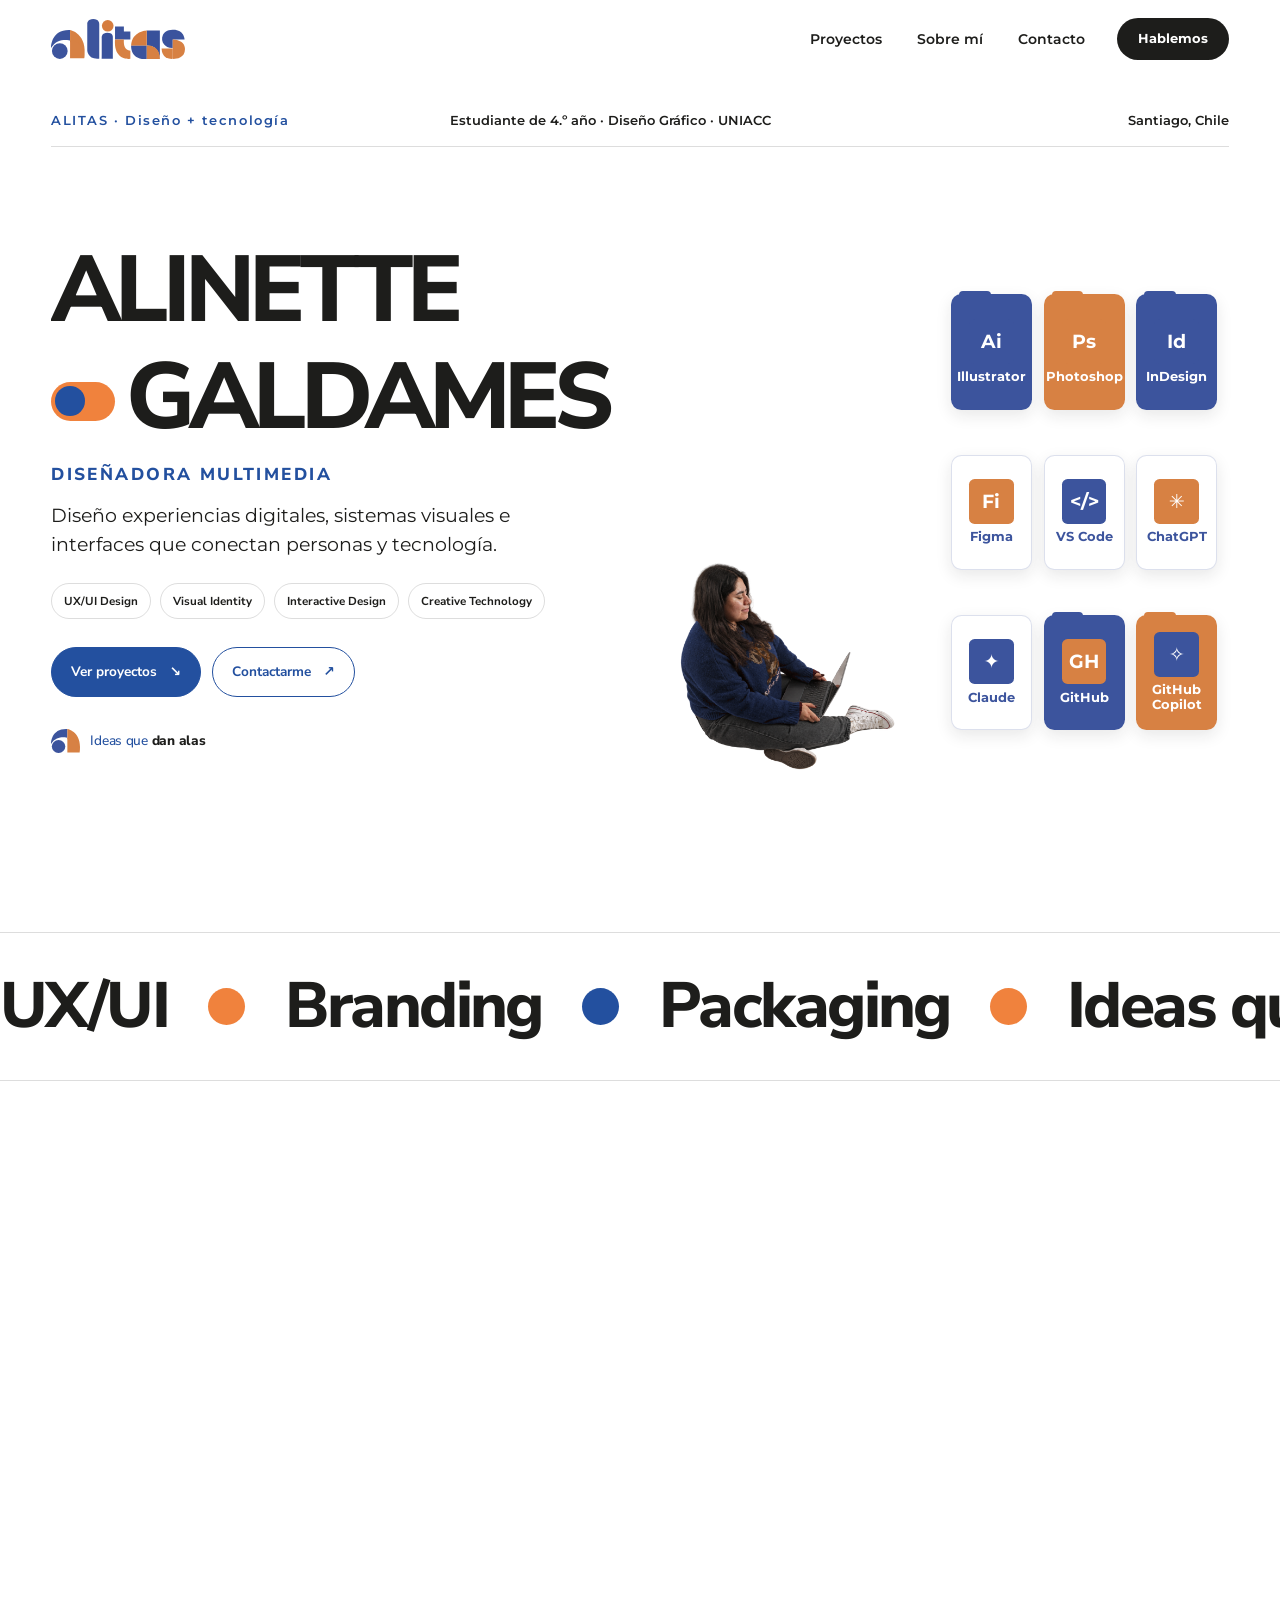
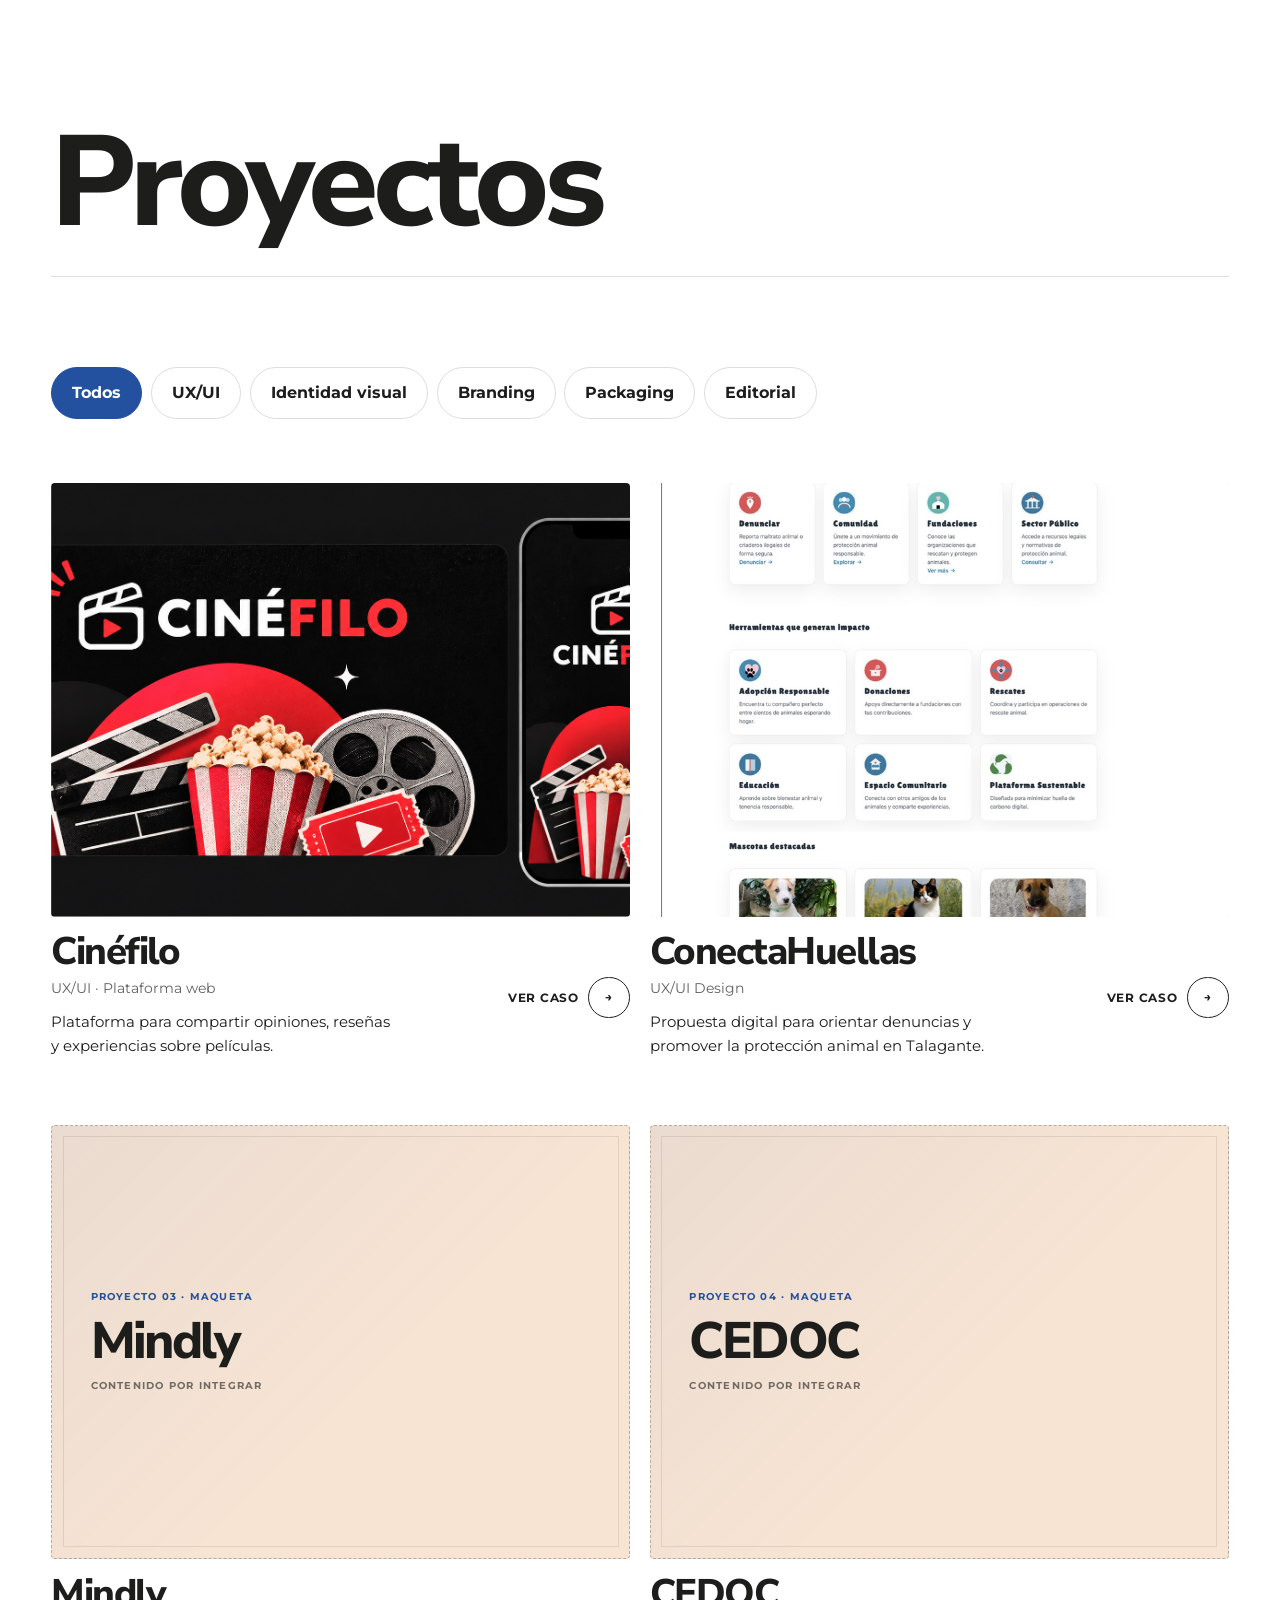
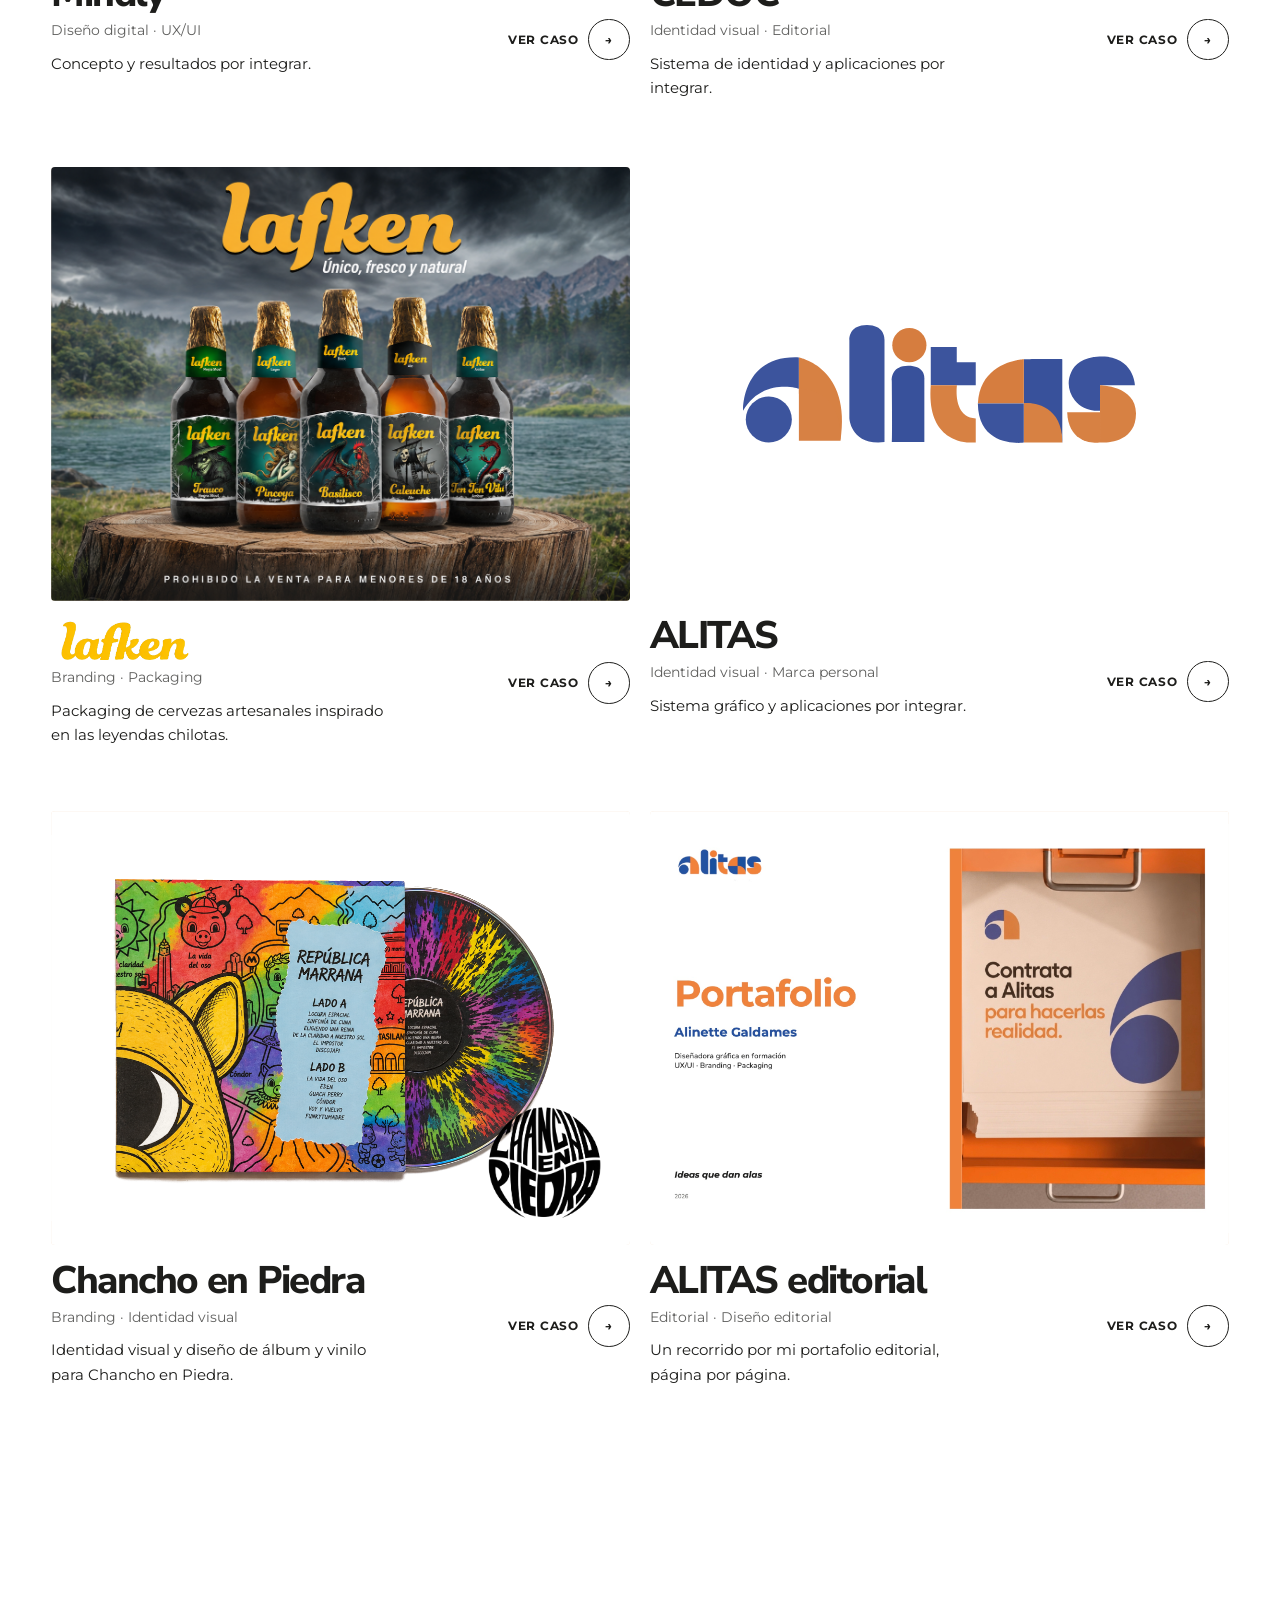
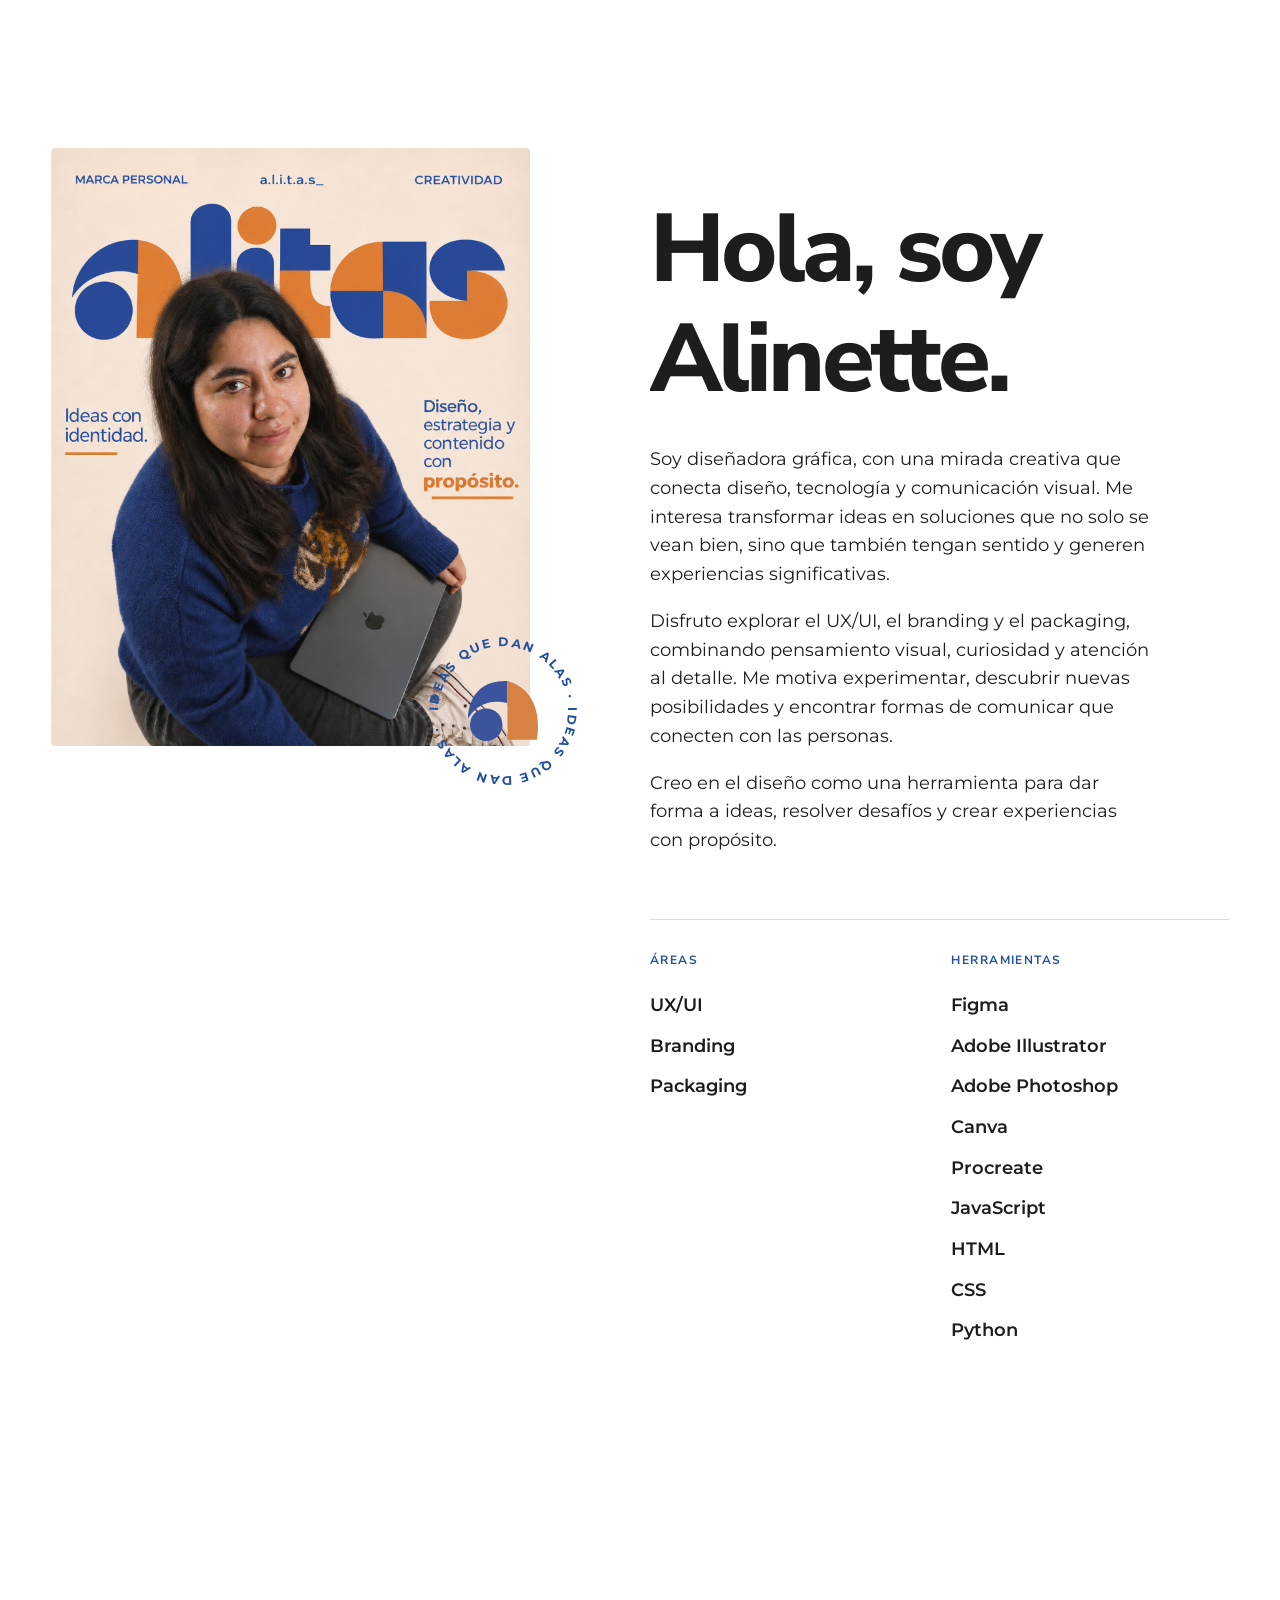
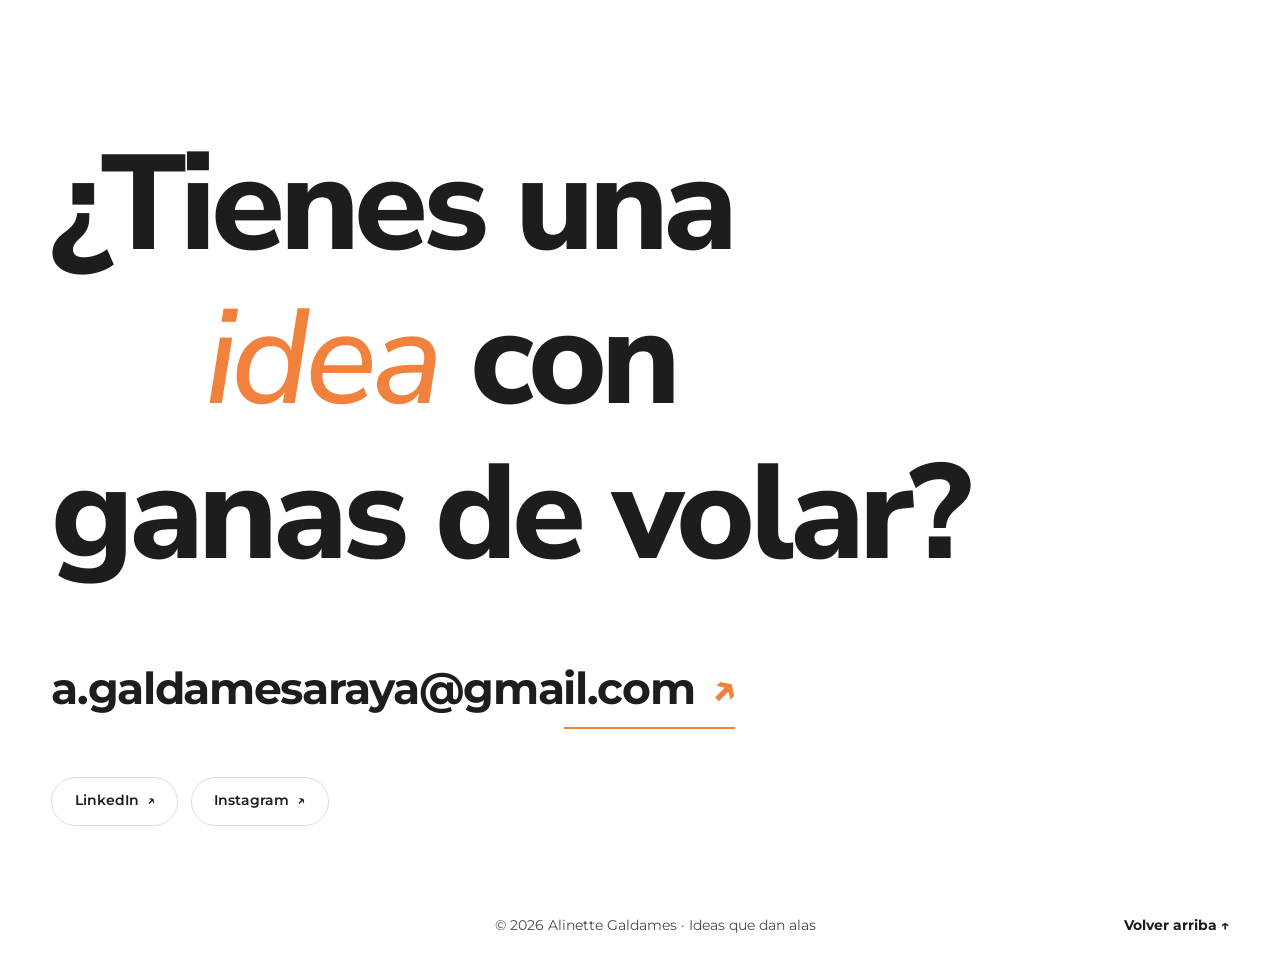
==== commit 8e753694: "Actualiza portafolio y presenta ConectaHuellas Co-authored-by: Copilot <223556219+Copilot@users.nore" ====
--- a/index.html
+++ b/index.html
@@ -6,7 +6,7 @@
 
   <!-- ✏️ Título de la pestaña y descripción para Google -->
   <title>Alinette Galdames — ALITAS · Ideas que dan alas</title>
-  <meta name="description" content="Portafolio de Alinette Galdames, diseñadora gráfica. UX/UI, Branding y Packaging.">
+  <meta name="description" content="Alinette Galdames, diseñadora multimedia en formación en Santiago, Chile. Diseño UX/UI, identidad visual, diseño interactivo y tecnología creativa.">
 
   <!-- Tipografías: Montserrat (titulares) y Nunito Sans (textos) desde Google Fonts -->
   <link rel="preconnect" href="https://fonts.googleapis.com">
@@ -118,25 +118,34 @@
          ========================================================= -->
     <section class="hero" id="inicio" data-bg="white">
 
-      <!-- Fila superior con datos -->
       <div class="hero__meta">
-        <p class="hero__meta-item reveal-fade">Diseñadora gráfica</p>
-        <p class="hero__meta-item reveal-fade">UX/UI · Branding · Packaging</p>
-        <p class="hero__meta-item hero__meta-item--right reveal-fade">Portafolio <span class="js-year">2026</span></p>
-      </div>
-
-      <!-- NOMBRE GRANDE
-           Cada línea va dentro de <span class="line"><span>…</span></span>
-           para que la animación la haga "subir" desde una máscara. -->
-      <h1 class="hero__title" aria-label="Alinette Galdames">
-        <span class="line"><span>Alinette</span></span>
-        <span class="line line--indent">
-          <span>
-            <!-- Píldora visual entre las palabras (inspirada en titulares con imágenes) -->
-            <i class="hero__pill" aria-hidden="true"><b></b></i>Galdames
-          </span>
-        </span>
-      </h1>
+        <p class="hero__meta-item reveal-fade">ALITAS · Diseño + tecnología</p>
+        <p class="hero__meta-item reveal-fade">Estudiante de 4.º año · Diseño Gráfico · UNIACC</p>
+        <p class="hero__meta-item hero__meta-item--right reveal-fade">Santiago, Chile</p>
+      </div>
+
+      <div class="hero__content">
+        <h1 class="hero__title">
+          <span class="line"><span>ALINETTE</span></span>
+          <span class="line"><span><i class="hero__pill" aria-hidden="true"><b></b></i>GALDAMES</span></span>
+        </h1>
+        <p class="hero__role">Diseñadora multimedia</p>
+        <p class="hero__description">Diseño experiencias digitales, sistemas visuales e interfaces que conectan personas y tecnología.</p>
+        <ul class="hero__specialties" aria-label="Especialidades">
+          <li>UX/UI Design</li>
+          <li>Visual Identity</li>
+          <li>Interactive Design</li>
+          <li>Creative Technology</li>
+        </ul>
+        <div class="hero__actions">
+          <a class="hero__button hero__button--primary" href="#proyectos">Ver proyectos <span aria-hidden="true">↘</span></a>
+          <a class="hero__button hero__button--secondary" href="#contacto">Contactarme <span aria-hidden="true">↗</span></a>
+        </div>
+        <div class="hero__claim">
+          <img src="img/isotipo-alitas.svg" alt="" class="iso-img" aria-hidden="true">
+          <p class="hero__claim-text"><em>Ideas que</em> dan alas</p>
+        </div>
+      </div>
 
       <figure class="hero__media">
         <div class="hero-art" id="hero-art" tabindex="0" role="group" aria-label="Composición de herramientas creativas" aria-describedby="hero-art-help">
@@ -152,12 +161,6 @@
             <span class="hero-art__item hero-art__item--github"><span class="hero-art__file"><b>GH</b><small>GitHub</small></span></span>
             <span class="hero-art__item hero-art__item--copilot"><span class="hero-art__file"><b>✧</b><small>GitHub Copilot</small></span></span>
           </div>
-          <div class="hero__claim">
-            <img src="img/isotipo-alitas.svg" alt="" class="iso-img iso-slot--float" aria-hidden="true">
-            <p class="hero__claim-text reveal-up">
-              <em>Ideas que</em><br>dan alas
-            </p>
-          </div>
         </div>
         <figcaption class="hero-art__help" id="hero-art-help">Pasa el cursor, enfoca con el teclado o toca la composición para mover las herramientas.</figcaption>
       </figure>
@@ -192,10 +195,7 @@
 
     <!-- =========================================================
          5. GALERÍA DE PROYECTOS
-         Cada proyecto tiene un formato distinto:
-         .project--wide (panorámico), .project--tall (vertical),
-         .project--square (cuadrado con número gigante).
-         Cada proyecto enlaza a su página: cinefilo.html, lafken.html y chancho-en-piedra.html
+         Los proyectos comparten una retícula de dos columnas.
          ========================================================= -->
     <section class="work" id="proyectos" data-bg="white">
 
@@ -208,6 +208,7 @@
       <div class="work__filters" role="group" aria-label="Filtrar proyectos por categoría">
         <button class="work__filter is-active" type="button" data-project-filter="all" aria-pressed="true">Todos</button>
         <button class="work__filter" type="button" data-project-filter="ux-ui" aria-pressed="false">UX/UI</button>
+        <button class="work__filter" type="button" data-project-filter="identidad-visual" aria-pressed="false">Identidad visual</button>
         <button class="work__filter" type="button" data-project-filter="branding" aria-pressed="false">Branding</button>
         <button class="work__filter" type="button" data-project-filter="packaging" aria-pressed="false">Packaging</button>
         <button class="work__filter" type="button" data-project-filter="editorial" aria-pressed="false">Editorial</button>
@@ -215,8 +216,8 @@
 
       <div class="work__grid">
 
-        <!-- PROYECTO 01 — CINÉFILO -->
-        <article class="project project--wide" data-project-category="ux-ui">
+        <!-- Proyecto 01 — Cinéfilo -->
+        <article class="project" data-project-category="ux-ui">
           <a href="cinefilo.html" class="project__link" aria-label="Ver caso Cinéfilo">
             <figure class="project__media reveal-img">
               <img src="img/cinefilo/16-9%20cinefilo.png" alt="Identidad visual de Cinéfilo en presentaciones de escritorio y móvil">
@@ -234,15 +235,73 @@
           </a>
         </article>
 
-        <!-- PROYECTO 02 — LAFKEN -->
-        <article class="project project--tall" data-project-category="packaging">
+        <!-- Proyecto 02 — ConectaHuellas -->
+        <article class="project" data-project-category="ux-ui">
+          <a href="conectahuellas.html" class="project__link" aria-label="Ver caso de estudio de ConectaHuellas">
+            <figure class="project__media project__media--conectahuellas">
+              <img src="img/conectahuellas/interfaz-final-inicio.jpg" alt="Previsualización de la propuesta de interfaz de ConectaHuellas" loading="lazy" decoding="async">
+            </figure>
+            <div class="project__info">
+              <h3 class="project__name">ConectaHuellas</h3>
+              <p class="project__cat">UX/UI Design</p>
+              <p class="project__desc">Propuesta digital para orientar denuncias y promover la protección animal en Talagante.</p>
+              <span class="project__cta" aria-hidden="true">
+                <span class="project__cta-text" data-hover="Entrar al caso">Ver caso</span>
+                <span class="project__cta-arrow">→</span>
+              </span>
+            </div>
+          </a>
+        </article>
+
+        <!-- Proyecto 03 — Mindly -->
+        <article class="project" data-project-category="ux-ui">
+          <a href="mindly.html" class="project__link" aria-label="Ver maqueta de Mindly">
+            <figure class="project__media project__media--placeholder">
+              <span class="project__placeholder-code">PROYECTO 03 · MAQUETA</span>
+              <span class="project__placeholder-name">Mindly</span>
+              <span class="project__placeholder-note">Contenido por integrar</span>
+            </figure>
+            <div class="project__info">
+              <h3 class="project__name">Mindly</h3>
+              <p class="project__cat">Diseño digital · UX/UI</p>
+              <p class="project__desc">Concepto y resultados por integrar.</p>
+              <span class="project__cta" aria-hidden="true">
+                <span class="project__cta-text" data-hover="Entrar al caso">Ver caso</span>
+                <span class="project__cta-arrow">→</span>
+              </span>
+            </div>
+          </a>
+        </article>
+
+        <!-- Proyecto 04 — CEDOC -->
+        <article class="project" data-project-category="identidad-visual">
+          <a href="cedoc.html" class="project__link" aria-label="Ver maqueta de identidad para CEDOC">
+            <figure class="project__media project__media--placeholder">
+              <span class="project__placeholder-code">PROYECTO 04 · MAQUETA</span>
+              <span class="project__placeholder-name">CEDOC</span>
+              <span class="project__placeholder-note">Contenido por integrar</span>
+            </figure>
+            <div class="project__info">
+              <h3 class="project__name">CEDOC</h3>
+              <p class="project__cat">Identidad visual · Editorial</p>
+              <p class="project__desc">Sistema de identidad y aplicaciones por integrar.</p>
+              <span class="project__cta" aria-hidden="true">
+                <span class="project__cta-text" data-hover="Entrar al caso">Ver caso</span>
+                <span class="project__cta-arrow">→</span>
+              </span>
+            </div>
+          </a>
+        </article>
+
+        <!-- Proyecto 05 — Lafken -->
+        <article class="project" data-project-category="packaging">
           <a href="lafken.html" class="project__link" aria-label="Ver caso Lafken">
             <figure class="project__media reveal-img">
               <img src="img/Lafken/Fotografia%20principal%20del%20packaging.jpg" alt="Botellas del packaging Lafken inspiradas en leyendas chilotas">
             </figure>
             <div class="project__info">
               <h3 class="project__name"><span class="lafken-logo lafken-logo--card"><img src="img/Lafken/logotipo-lafken.png" alt="Lafken"></span></h3>
-              <p class="project__cat">Packaging</p>
+              <p class="project__cat">Branding · Packaging</p>
               <p class="project__desc">Packaging de cervezas artesanales inspirado en las leyendas chilotas.</p>
               <span class="project__cta" aria-hidden="true">
                 <span class="project__cta-text" data-hover="Entrar al caso">Ver caso</span>
@@ -252,8 +311,26 @@
           </a>
         </article>
 
-        <!-- PROYECTO 03 — CHANCHO EN PIEDRA -->
-        <article class="project project--square" data-project-category="branding">
+        <!-- Proyecto 06 — ALITAS identidad visual -->
+        <article class="project" data-project-category="identidad-visual">
+          <a href="alitas-identidad.html" class="project__link" aria-label="Ver maqueta de identidad visual ALITAS">
+            <figure class="project__media project__media--identity reveal-img">
+              <img class="project-preview__image" src="img/logo-alitas.svg" alt="Logotipo de ALITAS">
+            </figure>
+            <div class="project__info">
+              <h3 class="project__name">ALITAS</h3>
+              <p class="project__cat">Identidad visual · Marca personal</p>
+              <p class="project__desc">Sistema gráfico y aplicaciones por integrar.</p>
+              <span class="project__cta" aria-hidden="true">
+                <span class="project__cta-text" data-hover="Entrar al caso">Ver caso</span>
+                <span class="project__cta-arrow">→</span>
+              </span>
+            </div>
+          </a>
+        </article>
+
+        <!-- Proyecto adicional existente — Chancho en Piedra -->
+        <article class="project" data-project-category="branding">
           <a href="chancho-en-piedra.html" class="project__link" aria-label="Ver caso Chancho en Piedra">
             <figure class="project__media reveal-img">
               <img class="project-preview__image" src="img/chancho-en-piedra/vinilo-fondo-blanco.png" alt="Vinilo y reverso de la funda de República Marrana">
@@ -271,8 +348,8 @@
           </a>
         </article>
 
-        <!-- PROYECTO 04 — ALITAS EDITORIAL -->
-        <article class="project project--wide" data-project-category="editorial">
+        <!-- Proyecto adicional existente — ALITAS editorial -->
+        <article class="project" data-project-category="editorial">
           <a href="alitas-editorial.html" class="project__link" aria-label="Ver proyecto ALITAS editorial">
             <figure class="project__media reveal-img">
               <img class="project-preview__image" src="assets/editorial/pages/pagina-01.jpg" alt="Portada del portafolio editorial ALITAS">
--- a/css/styles.css
+++ b/css/styles.css
@@ -559,7 +559,7 @@
 
 /* ==========================================================================
    07. HERO / PORTADA
-   Retícula de 12 columnas: el nombre y la composición ocupan filas separadas.
+   Perfil profesional y composición ALITAS en una retícula editorial.
    ========================================================================== */
 .hero {
   position: relative;
@@ -568,36 +568,41 @@
   display: grid;
   grid-template-columns: repeat(12, 1fr);
   column-gap: 1.25rem;
-  grid-template-rows: auto auto auto auto;
+  grid-template-rows: auto 1fr;
+  row-gap: 1.5rem;
+  align-items: center;
 }
 
 .hero__meta {
   grid-column: 1 / -1;
   display: grid; grid-template-columns: repeat(12, 1fr); column-gap: 1.25rem;
-  padding-bottom: 1.25rem; margin-bottom: clamp(1.5rem, 4vw, 3rem);
+  padding-bottom: 1rem;
   border-bottom: 1px solid var(--line-color);
   font-family: var(--font-title); font-size: .8rem; font-weight: 600; line-height: 1.4;
 }
-.hero__meta-item:nth-child(1) { grid-column: 1 / 4; }
-.hero__meta-item:nth-child(2) { grid-column: 5 / 9; }
+.hero__meta-item:nth-child(1) { grid-column: 1 / 4; color: var(--azul); letter-spacing: .12em; }
+.hero__meta-item:nth-child(2) { grid-column: 5 / 10; }
 .hero__meta-item--right       { grid-column: 10 / 13; text-align: right; }
 
-/* NOMBRE GIGANTE — ✏️ ajusta el tamaño en "font-size" */
+.hero__content {
+  grid-column: 1 / 7; grid-row: 2;
+  position: relative; z-index: 3;
+  align-self: center; padding: 1rem 0 2rem;
+}
 .hero__title {
-  grid-column: 1 / -1; grid-row: 2;
-  position: relative; z-index: 2;
-  font-size: clamp(3.4rem, 12vw, 15rem);
+  margin: 0 0 1.5rem;
+  font-size: clamp(3.1rem, 7.3vw, 8.5rem);
   font-weight: 800;
-  letter-spacing: -0.055em;
-  line-height: 0.88;
+  letter-spacing: -0.065em;
+  line-height: .82;
   pointer-events: none;
 }
-.hero__title .line--indent { padding-left: 14vw; } /* "Galdames" se corre a la derecha */
-
-/* Píldora de color dentro del titular */
+.hero__title .line { white-space: nowrap; }
+.hero__title .line + .line { margin-top: .12em; }
+
 .hero__pill {
   display: inline-block; position: relative; vertical-align: middle;
-  width: 1.15em; height: 0.56em; margin: -0.1em 0.12em 0 0;
+  width: .68em; height: .42em; margin: -.08em .12em 0 0;
   border-radius: 999px; background: var(--naranjo); overflow: hidden;
 }
 .hero__pill b {
@@ -609,15 +614,53 @@
   50% { left: 94%; transform: translateX(-100%); background: var(--beige); }
 }
 
-/* Composición interactiva del hero */
+.hero__role {
+  margin: 0 0 .85rem;
+  color: var(--azul);
+  font-family: var(--font-title); font-size: clamp(.85rem, 1.35vw, 1.15rem);
+  font-weight: 800; letter-spacing: .14em; text-transform: uppercase;
+}
+.hero__description {
+  max-width: 34rem; margin: 0;
+  font-size: clamp(1rem, 1.45vw, 1.2rem); line-height: 1.55;
+}
+.hero__specialties {
+  display: flex; flex-wrap: wrap; gap: .55rem;
+  margin: 1.5rem 0 1.75rem; padding: 0; list-style: none;
+}
+.hero__specialties li {
+  padding: .48rem .75rem; border: 1px solid var(--line-color); border-radius: 999px;
+  font-family: var(--font-title); font-size: .72rem; font-weight: 700;
+}
+.hero__actions { display: flex; flex-wrap: wrap; gap: .7rem; }
+.hero__button {
+  display: inline-flex; min-height: 3.1rem; align-items: center; justify-content: center;
+  gap: .75rem; padding: .75rem 1.2rem; border: 1.5px solid var(--azul); border-radius: 999px;
+  font-family: var(--font-title); font-size: .85rem; font-weight: 700;
+  transition: background-color .3s, color .3s, border-color .3s, transform .3s var(--ease-out);
+}
+.hero__button:hover, .hero__button:focus-visible { background: var(--naranjo); border-color: var(--naranjo); color: var(--negro); transform: translateY(-2px); }
+.hero__button--primary { background: var(--azul); color: var(--blanco); }
+.hero__button--secondary { color: var(--azul); }
+.hero__claim {
+  position: static; display: flex; align-items: center; gap: .65rem;
+  margin-top: 2rem; pointer-events: none;
+}
+.hero__claim .iso-img { width: 1.8rem; height: auto; }
+.hero__claim-text {
+  font-family: var(--font-title); font-size: .85rem; font-weight: 800;
+  letter-spacing: -.02em;
+}
+.hero__claim-text em { color: var(--azul); font-style: normal; }
+
 .hero__media {
-  grid-column: 1 / -1; grid-row: 3;
+  grid-column: 7 / -1; grid-row: 2;
   min-width: 0;
-  margin-top: clamp(2rem, 5vw, 4rem);
+  width: 100%; margin: 0;
 }
 .hero-art {
   position: relative;
-  aspect-ratio: 2.15;
+  aspect-ratio: 1.12;
   isolation: isolate;
   touch-action: pan-y;
 }
@@ -685,19 +728,6 @@
   overflow: hidden; clip-path: inset(50%); white-space: nowrap; border: 0;
 }
 
-/* Concepto "Ideas que dan alas" */
-.hero__claim {
-  position: absolute; z-index: 2; top: 0; left: 2%;
-  display: flex; align-items: flex-end; gap: clamp(.5rem, 1.5vw, 1.5rem);
-  pointer-events: none;
-}
-.hero__claim .iso-img { width: clamp(2.5rem, 5vw, 4.5rem); }
-.hero__claim-text {
-  font-family: var(--font-title); font-weight: 800;
-  font-size: clamp(1.3rem, 2.8vw, 2.8rem); line-height: 1; letter-spacing: -0.04em;
-}
-.hero__claim-text em { color: var(--azul); }
-
 /* ==========================================================================
    08. FRANJA EN MOVIMIENTO (MARQUEE)
    ✏️ Cambia la velocidad en "animation: marquee 32s" (más segundos = más lento)
@@ -752,8 +782,7 @@
 
 /* ==========================================================================
    10. PROYECTOS
-   Retícula de 12 columnas con tres formatos distintos.
-   ✏️ Para mover un proyecto, cambia sus "grid-column".
+   Retícula compartida de 12 columnas; cada tarjeta ocupa la mitad.
    ========================================================================== */
 .work { padding: 0 var(--gutter) var(--section-space); }
 
@@ -792,47 +821,61 @@
 
 .work__grid {
   display: grid;
-  grid-template-columns: repeat(12, 1fr);
+  grid-template-columns: repeat(12, minmax(0, 1fr));
   column-gap: 1.25rem;
-  row-gap: clamp(4rem, 10vw, 9rem);
-}
-
-.project { position: relative; }
+  row-gap: clamp(3rem, 5vw, 5rem);
+}
+
+.project { position: relative; grid-column: span 6; min-width: 0; }
 .project__link { display: block; }
 
 .project__media {
   position: relative; overflow: hidden; border-radius: 4px;
   background: var(--beige);
 }
+.project__media--placeholder {
+  display: grid; align-content: center; justify-items: start; gap: .75rem;
+  padding: clamp(1.25rem, 3vw, 2.5rem);
+  border: 1px dashed rgba(29,29,27,.28);
+  background:
+    linear-gradient(135deg, rgba(35,80,159,.06), transparent 58%),
+    var(--beige);
+  color: var(--negro); text-align: left;
+}
+.project__media--placeholder::after {
+  content: ""; position: absolute; inset: .65rem;
+  border: 1px solid rgba(29,29,27,.1); pointer-events: none;
+}
+.project__placeholder-code,
+.project__placeholder-note {
+  font-family: var(--font-body); font-size: .64rem; font-weight: 700;
+  letter-spacing: .12em; text-transform: uppercase;
+}
+.project__placeholder-code { color: var(--azul); }
+.project__placeholder-name {
+  max-width: 100%; font-family: var(--font-title);
+  font-size: clamp(1.8rem, 4vw, 4rem); font-weight: 800;
+  letter-spacing: -.05em; line-height: .95; overflow-wrap: anywhere;
+}
+.project__placeholder-note { opacity: .6; }
+.project__media--identity { background: var(--blanco); }
 .project__media img { width: 100%; height: 100%; object-fit: cover; }
+.project__media--identity img { object-fit: contain; padding: 16%; }
+.project__media--conectahuellas img { object-position: center 45%; }
 .project__media .project__logo {
   position: absolute; bottom: .75rem; right: .75rem; width: clamp(6.5rem, 25%, 14rem);
   aspect-ratio: 1; pointer-events: none;
 }
 .project__media .project__logo img { width: 100%; height: 100%; object-fit: contain; }
 
-/* Formato 1 — PANORÁMICO (Cinéfilo): ocupa 7 columnas */
-.project--wide { grid-column: 1 / 8; }
-.project--wide .project__media { aspect-ratio: 16 / 9; }
-
-/* Formato 2 — VERTICAL (Lafken): 4 columnas, más abajo */
-.project--tall { grid-column: 9 / 13; margin-top: clamp(6rem, 18vw, 18rem); }
-.project--tall .project__media { aspect-ratio: 3 / 4; }
-
-/* Formato 3 — CUADRADO (Chancho en Piedra): centrado */
-.project--square { grid-column: 5 / 11; }
-.project--square .project__media { aspect-ratio: 1 / 1; }
-.project--wide:nth-child(4) { grid-column: 2 / 9; }
-.work__grid.is-filtered .project:not([hidden]) {
-  grid-column: 1 / 8;
-  margin-top: 0;
-}
+.project__media { aspect-ratio: 4 / 3; }
 /* Información del proyecto */
 .project__info {
   display: grid;
   grid-template-columns: minmax(0, 1fr) auto;
-  column-gap: 1rem; align-items: baseline;
-  padding-top: 1.25rem;
+  grid-template-rows: auto auto 1fr;
+  column-gap: 1rem; align-items: start;
+  min-height: 9rem; padding-top: 1.1rem;
 }
 .project__name {
   font-size: clamp(1.6rem, 3vw, 2.8rem); letter-spacing: -0.04em;
@@ -877,9 +920,9 @@
 
 /* --- HOVER EN PROYECTOS ---
    1) zoom sutil de la imagen  2) el texto cambia  3) la flecha gira */
-.project__media > :not(.project__logo) { transition: transform 1.2s var(--ease-out); }
-.project__link:hover .project__media.is-visible > :not(.project__logo),
-.project__link:focus-visible .project__media.is-visible > :not(.project__logo) { transform: scale(1.05); }
+.project__media:not(.project__media--placeholder) > :not(.project__logo) { transition: transform 1.2s var(--ease-out); }
+.project__link:hover .project__media.is-visible:not(.project__media--placeholder) > :not(.project__logo),
+.project__link:focus-visible .project__media.is-visible:not(.project__media--placeholder) > :not(.project__logo) { transform: scale(1.05); }
 
 .project__link:hover .project__cta-text,
 .project__link:focus-visible .project__cta-text { color: transparent; }
@@ -1009,12 +1052,9 @@
 
 /* --- Tablet (hasta 1024px) --- */
 @media (max-width: 1024px) {
-  .project--wide   { grid-column: 1 / 9; }
-  .project--wide:nth-child(4) { grid-column: 3 / 11; }
-  .project--tall   { grid-column: 7 / 13; margin-top: 0; } /* en tablet, Lafken baja a su propia fila */
-  .project--square { grid-column: 3 / 11; }
-  .work__grid.is-filtered .project:not([hidden]) { grid-column: 1 / 9; }
   .badge { right: -1.5rem; }
+  .hero__title { font-size: clamp(2.8rem, 6.5vw, 6rem); }
+  .hero__meta { font-size: .72rem; }
 }
 
 /* --- Celular (hasta 760px) --- */
@@ -1022,18 +1062,26 @@
   .nav__links, .nav__cta { display: none; }
   .nav__toggle { display: block; }
 
-  .hero { padding-top: 6rem; grid-template-rows: auto auto auto auto; }
-  .hero__meta { grid-template-columns: 1fr 1fr; row-gap: .6rem; font-size: .72rem; }
+  .hero {
+    min-height: auto; padding-top: 6rem;
+    grid-template-columns: 1fr; grid-template-rows: auto auto auto;
+    row-gap: 1.5rem;
+  }
+  .hero__meta { grid-column: 1; grid-row: 1; grid-template-columns: 1fr auto; row-gap: .55rem; font-size: .68rem; }
   .hero__meta-item:nth-child(1) { grid-column: 1; }
   .hero__meta-item:nth-child(2) { grid-column: 1 / -1; grid-row: 2; }
-  .hero__meta-item--right       { grid-column: 2; grid-row: 1; }
-
-  .hero__title { font-size: clamp(2rem, 13.5vw, 8rem); }
-  .hero__title .line--indent { padding-left: 0; }
-  .hero__pill { width: .9em; height: .46em; }
-
-  .hero__media { margin-top: 1.5rem; }
-  .hero-art { aspect-ratio: .68; }
+  .hero__meta-item--right { grid-column: 2; grid-row: 1; }
+  .hero__content { grid-column: 1; grid-row: 2; padding: .5rem 0 0; }
+  .hero__title { margin-bottom: 1.15rem; font-size: clamp(2.2rem, 11.5vw, 5rem); }
+  .hero__pill { width: .58em; height: .38em; }
+  .hero__role { font-size: .82rem; }
+  .hero__description { max-width: 38rem; font-size: 1rem; }
+  .hero__specialties { gap: .45rem; margin: 1.15rem 0 1.35rem; }
+  .hero__specialties li { padding: .42rem .65rem; font-size: .67rem; }
+  .hero__button { min-height: 2.9rem; padding: .65rem 1rem; font-size: .8rem; }
+  .hero__claim { margin-top: 1.5rem; }
+  .hero__media { grid-column: 1; grid-row: 3; margin-top: .25rem; }
+  .hero-art { aspect-ratio: .92; }
   .hero-art__portrait { width: 100%; height: 37%; object-position: center bottom; bottom: auto; top: 0; }
   .hero-art__item { width: 28%; }
   .hero-art__file { min-height: clamp(3.5rem, 17vw, 5rem); gap: .2rem; padding: .3rem .2rem; }
@@ -1045,24 +1093,17 @@
   .hero-art__item--ai, .hero-art__item--ps, .hero-art__item--id { --y: 51%; }
   .hero-art__item--figma, .hero-art__item--code, .hero-art__item--chatgpt { --y: 67%; }
   .hero-art__item--claude, .hero-art__item--github, .hero-art__item--copilot { --y: 83%; }
-  .hero__claim { top: 38%; left: 4%; }
-  .hero__claim .iso-img { width: clamp(2rem, 8vw, 3rem); }
-  .hero__claim-text { font-size: clamp(1.1rem, 4vw, 1.8rem); }
   .statement__label { grid-column: 1 / -1; margin-bottom: 1.5rem; }
   .statement__text  { grid-column: 1 / -1; }
 
-  /* Proyectos apilados, pero con anchos distintos para mantener el ritmo */
-  .work__grid { row-gap: 4.5rem; }
+  /* Una columna en móvil conserva el mismo ritmo y alineación. */
+  .work__grid { grid-template-columns: repeat(12, minmax(0, 1fr)); row-gap: 3rem; }
   .work__head { gap: 1rem; }
   .work__title { font-size: clamp(2.25rem, 12vw, 4.75rem); }
   .work__filters { gap: .45rem; margin-bottom: 2.5rem; }
   .work__filter { padding: .65rem 1rem; font-size: .9rem; }
-  .project--wide   { grid-column: 1 / -1; }
-  .project--wide:nth-child(4) { grid-column: 1 / -1; }
-  .project--tall   { grid-column: 3 / -1; grid-row: auto; }
-  .project--square { grid-column: 1 / 11; }
-  .work__grid.is-filtered .project:not([hidden]) { grid-column: 1 / -1; }
-  .project__info { grid-template-columns: minmax(0, 1fr) auto; }
+  .project { grid-column: 1 / -1; }
+  .project__info { min-height: 8rem; }
 
   .about__photo-wrap { grid-column: 1 / 11; }
   .about__content    { grid-column: 1 / -1; padding-top: 2rem; }
@@ -1237,6 +1278,13 @@
   display: block; width: 100%; height: auto;
 }
 .case-title .line--indent { padding-left: 12vw; }
+.case-collaborators {
+  display: inline-flex; align-items: center; flex-wrap: wrap; gap: .3rem;
+  margin: 0 0 1.25rem; padding: .45rem .8rem;
+  border: 1px solid var(--line-color); border-radius: 999px;
+  font-family: var(--font-body); font-size: .72rem; line-height: 1.4;
+}
+.case-collaborators span { font-weight: 700; }
 .case-hero__description {
   max-width: 62ch;
   padding-bottom: clamp(2.5rem, 5vw, 4rem);
@@ -1324,6 +1372,42 @@
   display: grid; grid-template-columns: repeat(12, 1fr);
   column-gap: 1.25rem; row-gap: clamp(1.25rem, 3vw, 2.5rem);
   align-items: start;
+}
+.case-placeholder {
+  position: relative; display: grid; align-content: center; justify-items: center;
+  gap: .8rem; min-width: 0; min-height: 15rem; padding: clamp(1.5rem, 4vw, 3rem);
+  overflow: hidden; border: 1px dashed rgba(29,29,27,.3);
+  background:
+    linear-gradient(135deg, rgba(35,80,159,.06), transparent 58%),
+    var(--beige);
+  color: var(--negro); text-align: center;
+}
+.case-placeholder::before {
+  content: ""; position: absolute; inset: .75rem;
+  border: 1px solid rgba(29,29,27,.1); pointer-events: none;
+}
+.case-placeholder--wide { aspect-ratio: 16 / 9; min-height: 0; }
+.case-placeholder--square { aspect-ratio: 1; min-height: 0; }
+.case-placeholder--text { min-height: 11rem; aspect-ratio: auto; }
+.case-placeholder__code,
+.case-placeholder__status {
+  font-family: var(--font-body); font-size: .68rem; font-weight: 700;
+  letter-spacing: .12em; text-transform: uppercase; overflow-wrap: anywhere;
+}
+.case-placeholder__code { color: var(--azul); }
+.case-placeholder__title {
+  max-width: 24ch; font-family: var(--font-title);
+  font-size: clamp(1.35rem, 3vw, 2.5rem); font-weight: 800;
+  letter-spacing: -.04em; line-height: 1.05; overflow-wrap: anywhere;
+}
+.case-placeholder__status { opacity: .6; }
+.case-placeholder--text .case-placeholder__title {
+  font-size: clamp(1rem, 1.8vw, 1.3rem); font-weight: 600; letter-spacing: 0;
+}
+.gallery > * { min-width: 0; }
+.case--portfolio-mockup .case-title {
+  max-width: 12ch; font-size: clamp(3rem, 10vw, 10rem);
+  overflow-wrap: anywhere;
 }
 .g-12 { grid-column-end: span 12; }
 .g-8  { grid-column-end: span 8; }
@@ -1640,3 +1724,368 @@
 .case-back, .case-tags li, .case-facts dt, .case-block__label,
 .case-next__media--placeholder, .case-next__cta, .case-next__home,
 .track__num, .track__side, .side-label { font-family: var(--font-body); }
+
+/* ---------- 15.9 CONECTAHUELLAS — caso UX/UI ---------- */
+.case--conectahuellas {
+  --ch-blue: #1A8BB4;
+  --ch-teal: #3DBBB0;
+  --ch-yellow: #E5B34B;
+  --ch-pink: #F6C9D8;
+  --ch-red: #E64A51;
+  --ch-blue-ink: #146C88;
+  --ch-red-ink: #BD3038;
+}
+.case--conectahuellas .case-hero {
+  padding-bottom: clamp(4rem, 9vw, 8rem);
+}
+.case--conectahuellas .case-hero__top {
+  border-color: rgba(29,29,27,.15);
+}
+.conecta-hero__grid {
+  display: grid;
+  grid-template-columns: minmax(0, .85fr) minmax(0, 1.15fr);
+  gap: clamp(2rem, 7vw, 7rem);
+  align-items: center;
+  padding-top: clamp(2rem, 5vw, 5rem);
+}
+.conecta-eyebrow,
+.conecta-kicker {
+  font-size: .75rem;
+  font-weight: 700;
+  letter-spacing: .12em;
+  text-transform: uppercase;
+}
+.conecta-eyebrow { color: var(--ch-blue-ink); }
+.conecta-eyebrow span,
+.conecta-kicker span { color: var(--ch-red-ink); }
+.case--conectahuellas .case-title {
+  max-width: 9ch;
+  margin: 1.4rem 0 1.5rem;
+  font-size: clamp(3.2rem, 8.2vw, 8rem);
+  line-height: .88;
+  overflow-wrap: normal;
+}
+.case--conectahuellas .case-tags { margin-bottom: 1.5rem; }
+.case--conectahuellas .case-tags li {
+  border-color: rgba(26,139,180,.35);
+}
+.case--conectahuellas .case-tags li:first-child {
+  background: var(--ch-blue-ink);
+  border-color: var(--ch-blue-ink);
+  color: var(--blanco);
+}
+.case--conectahuellas .case-hero__description {
+  max-width: 42ch;
+  padding-bottom: 1rem;
+  font-size: clamp(1.05rem, 1.5vw, 1.35rem);
+}
+.case--conectahuellas .case-collaborators {
+  border-color: rgba(26,139,180,.35);
+}
+.conecta-visual-label {
+  margin-bottom: .6rem;
+  color: var(--ch-blue-ink);
+  font-size: .72rem;
+  font-weight: 800;
+  letter-spacing: .1em;
+  text-transform: uppercase;
+}
+.conecta-visual-label span { color: var(--ch-red-ink); }
+.conecta-hero__link {
+  display: inline-flex;
+  align-items: center;
+  gap: .75rem;
+  margin-top: .5rem;
+  padding: .8rem 1.2rem;
+  border-radius: 999px;
+  background: var(--ch-red-ink);
+  color: var(--blanco);
+  font-size: .82rem;
+  font-weight: 700;
+  transition: background-color .25s, color .25s, transform .25s;
+}
+.conecta-hero__link:hover,
+.conecta-hero__link:focus-visible {
+  background: var(--ch-yellow);
+  color: var(--negro);
+  transform: translateY(-2px);
+}
+.conecta-hero__figure { min-width: 0; }
+.conecta-hero__image-frame {
+  display: grid;
+  place-items: start center;
+  min-height: 28rem;
+  max-height: 78svh;
+  overflow: hidden;
+  padding: clamp(.75rem, 2vw, 1.5rem);
+  border: 1px solid rgba(29,29,27,.08);
+  border-radius: 1rem;
+  background: #f2f6f8;
+  box-shadow: 0 1.5rem 4rem rgba(29,29,27,.08);
+}
+.conecta-hero__image-frame img {
+  width: auto;
+  max-width: 100%;
+  max-height: 72svh;
+  object-fit: contain;
+  object-position: top center;
+  border-radius: .35rem;
+  box-shadow: 0 .8rem 2rem rgba(29,29,27,.12);
+}
+.conecta-hero__figure figcaption,
+.conecta-note {
+  margin-top: .8rem;
+  color: #4F4F4B;
+  font-size: .78rem;
+  line-height: 1.55;
+}
+.conecta-section {
+  padding: clamp(5rem, 10vw, 9rem) var(--gutter);
+}
+.conecta-section[id] { scroll-margin-top: 6rem; }
+.conecta-section__head {
+  display: grid;
+  grid-template-columns: minmax(7rem, .35fr) minmax(0, 1.1fr) minmax(12rem, .6fr);
+  gap: clamp(1rem, 3vw, 3rem);
+  align-items: end;
+  padding-bottom: 1.5rem;
+  margin-bottom: clamp(2.5rem, 5vw, 4rem);
+  border-bottom: 1px solid var(--line-color);
+}
+.conecta-kicker { color: var(--ch-blue-ink); }
+.conecta-section__head h2,
+.conecta-credits h2 {
+  max-width: 13ch;
+  font-size: clamp(2.4rem, 5.4vw, 5.5rem);
+  line-height: .98;
+}
+.conecta-section__intro {
+  max-width: 34ch;
+  justify-self: end;
+  font-size: .9rem;
+  line-height: 1.65;
+}
+.conecta-context__grid {
+  display: grid;
+  grid-template-columns: minmax(0, 1.2fr) minmax(13rem, .8fr);
+  gap: clamp(2rem, 8vw, 8rem);
+  align-items: start;
+}
+.conecta-context__story { max-width: 65ch; }
+.conecta-context__story h3 {
+  margin: 1.5rem 0 .6rem;
+  color: var(--ch-blue-ink);
+  font-size: 1.05rem;
+}
+.conecta-context__story h3:first-child { margin-top: 0; }
+.conecta-context__story p { line-height: 1.75; }
+.conecta-facts { display: grid; }
+.conecta-facts div {
+  padding: 1rem 0;
+  border-top: 1px solid var(--line-color);
+}
+.conecta-facts dt {
+  color: var(--ch-blue-ink);
+  font-size: .72rem;
+  font-weight: 700;
+  letter-spacing: .1em;
+  text-transform: uppercase;
+}
+.conecta-facts dd { margin-top: .3rem; font-weight: 700; }
+.conecta-findings {
+  display: grid;
+  grid-template-columns: repeat(3, minmax(0, 1fr));
+  gap: 1rem;
+  margin-bottom: clamp(3.5rem, 7vw, 6rem);
+}
+.conecta-findings li {
+  display: grid;
+  grid-template-columns: 2rem 1fr;
+  gap: .8rem;
+  align-content: start;
+  min-height: 9rem;
+  padding: 1.25rem;
+  border-radius: .75rem;
+  background: #f6f8f8;
+}
+.conecta-findings li span {
+  color: var(--ch-red-ink);
+  font-size: .75rem;
+  font-weight: 800;
+}
+.conecta-findings li p { font-weight: 600; line-height: 1.5; }
+.conecta-maps__head {
+  display: flex;
+  justify-content: space-between;
+  align-items: end;
+  gap: 1rem;
+  margin-bottom: 1.25rem;
+}
+.conecta-maps__head h3 { font-size: clamp(1.6rem, 3vw, 2.4rem); }
+.conecta-maps__head p { max-width: 45ch; color: #4F4F4B; font-size: .78rem; }
+.conecta-maps__grid,
+.conecta-identity__grid {
+  display: grid;
+  grid-template-columns: repeat(3, minmax(0, 1fr));
+  gap: clamp(.8rem, 2vw, 1.5rem);
+}
+.conecta-artifact {
+  min-width: 0;
+  padding: .75rem;
+  border: 1px solid rgba(29,29,27,.1);
+  border-radius: .75rem;
+  background: var(--blanco);
+}
+.conecta-artifact img {
+  width: 100%;
+  height: auto;
+  aspect-ratio: 438 / 615;
+  object-fit: contain;
+  background: var(--blanco);
+}
+.conecta-artifact figcaption,
+.conecta-wireframe figcaption,
+.conecta-interface-card figcaption {
+  display: grid;
+  gap: .25rem;
+  padding: .9rem .35rem .35rem;
+  font-size: .78rem;
+}
+.conecta-artifact figcaption span,
+.conecta-wireframe figcaption span,
+.conecta-interface-card figcaption span { opacity: .7; }
+.conecta-note { max-width: 80ch; }
+.conecta-flow {
+  display: grid;
+  grid-template-columns: repeat(3, minmax(0, 1fr));
+  gap: clamp(1rem, 3vw, 2rem);
+  counter-reset: flow;
+}
+.conecta-flow li {
+  min-height: 13rem;
+  padding: clamp(1.25rem, 2.5vw, 2rem);
+  border: 1px solid rgba(255,255,255,.35);
+  border-radius: .75rem;
+  background: rgba(255,255,255,.08);
+}
+.conecta-flow li > span {
+  display: inline-grid;
+  place-items: center;
+  width: 2rem;
+  aspect-ratio: 1;
+  margin-bottom: 1.75rem;
+  border-radius: 50%;
+  background: var(--ch-yellow);
+  color: var(--negro);
+  font-size: .72rem;
+  font-weight: 800;
+}
+.conecta-flow h3 { margin-bottom: .6rem; font-size: 1.35rem; }
+.conecta-flow p { max-width: 32ch; font-size: .9rem; line-height: 1.6; }
+.conecta-note--light { color: rgba(255,255,255,.78); }
+.conecta-wireframes {
+  display: grid;
+  grid-template-columns: minmax(0, .8fr) minmax(0, 1.2fr);
+  align-items: start;
+  gap: clamp(1rem, 4vw, 3rem);
+}
+.conecta-wireframe {
+  min-width: 0;
+  overflow: hidden;
+  padding: .8rem;
+  border: 1px solid rgba(29,29,27,.1);
+  border-radius: .75rem;
+  background: var(--blanco);
+}
+.conecta-wireframe img {
+  width: 100%;
+  max-height: 52rem;
+  object-fit: contain;
+  object-position: top center;
+}
+.conecta-wireframe--mobile img { aspect-ratio: 445 / 620; }
+.conecta-wireframe figcaption,
+.conecta-interface-card figcaption { border-top: 1px solid rgba(29,29,27,.1); }
+.conecta-wireframes + .conecta-note { margin-top: 1.25rem; }
+.conecta-interface__grid {
+  display: grid;
+  grid-template-columns: repeat(2, minmax(0, 1fr));
+  gap: clamp(1rem, 3vw, 2rem);
+}
+.conecta-interface-card {
+  min-width: 0;
+  overflow: hidden;
+  padding: .8rem;
+  border: 1px solid rgba(29,29,27,.1);
+  border-radius: .75rem;
+  background: #f2f6f8;
+}
+.conecta-interface-card img {
+  width: 100%;
+  height: clamp(28rem, 55vw, 52rem);
+  object-fit: contain;
+  object-position: top center;
+  background: var(--blanco);
+}
+.conecta-interface-card--large { grid-column: span 2; }
+.conecta-interface-card--large img { height: clamp(32rem, 68vw, 62rem); }
+.conecta-interface-card figcaption { padding-left: .35rem; }
+.conecta-identity__grid .conecta-artifact img {
+  aspect-ratio: 440 / 620;
+}
+.conecta-credits {
+  display: grid;
+  justify-items: center;
+  padding: clamp(5rem, 10vw, 9rem) var(--gutter);
+  text-align: center;
+}
+.conecta-credits .conecta-kicker { margin-bottom: 1.5rem; }
+.conecta-credits h2 { max-width: 16ch; }
+.conecta-credits > p:not(.conecta-kicker) {
+  margin-top: 1.5rem;
+  font-size: .85rem;
+}
+.conecta-credits > strong {
+  margin-top: .35rem;
+  font-family: var(--font-title);
+  font-size: clamp(1.2rem, 2.6vw, 2rem);
+}
+.conecta-credits > strong span { color: var(--ch-red-ink); }
+
+@media (max-width: 900px) {
+  .conecta-hero__grid { grid-template-columns: minmax(0, 1fr) minmax(0, 1fr); gap: 2rem; }
+  .conecta-section__head {
+    grid-template-columns: minmax(0, 1fr) minmax(0, 2fr);
+  }
+  .conecta-section__head h2 { grid-column: 2; }
+  .conecta-section__intro { grid-column: 2; justify-self: start; }
+  .conecta-maps__grid,
+  .conecta-identity__grid { grid-template-columns: repeat(2, minmax(0, 1fr)); }
+  .conecta-artifact:last-child { grid-column: 1 / -1; max-width: calc(50% - .5rem); }
+}
+@media (max-width: 600px) {
+  .conecta-hero__grid,
+  .conecta-context__grid,
+  .conecta-wireframes,
+  .conecta-interface__grid { grid-template-columns: minmax(0, 1fr); }
+  .conecta-hero__grid { padding-top: 2rem; }
+  .case--conectahuellas .case-title { font-size: clamp(3.4rem, 15vw, 5.8rem); }
+  .conecta-hero__image-frame { min-height: 25rem; max-height: 75svh; }
+  .conecta-hero__image-frame img { max-height: 69svh; }
+  .conecta-section__head { grid-template-columns: minmax(0, 1fr); }
+  .conecta-section__head h2,
+  .conecta-section__intro { grid-column: 1; }
+  .conecta-section__intro { justify-self: start; }
+  .conecta-context__grid { gap: 2rem; }
+  .conecta-findings,
+  .conecta-flow { grid-template-columns: minmax(0, 1fr); }
+  .conecta-findings li,
+  .conecta-flow li { min-height: 0; }
+  .conecta-maps__head { flex-direction: column; align-items: flex-start; }
+  .conecta-maps__grid,
+  .conecta-identity__grid { grid-template-columns: minmax(0, 1fr); }
+  .conecta-artifact:last-child { grid-column: auto; max-width: none; }
+  .conecta-interface-card--large { grid-column: auto; }
+  .conecta-interface-card img,
+  .conecta-interface-card--large img { height: min(165vw, 44rem); }
+}
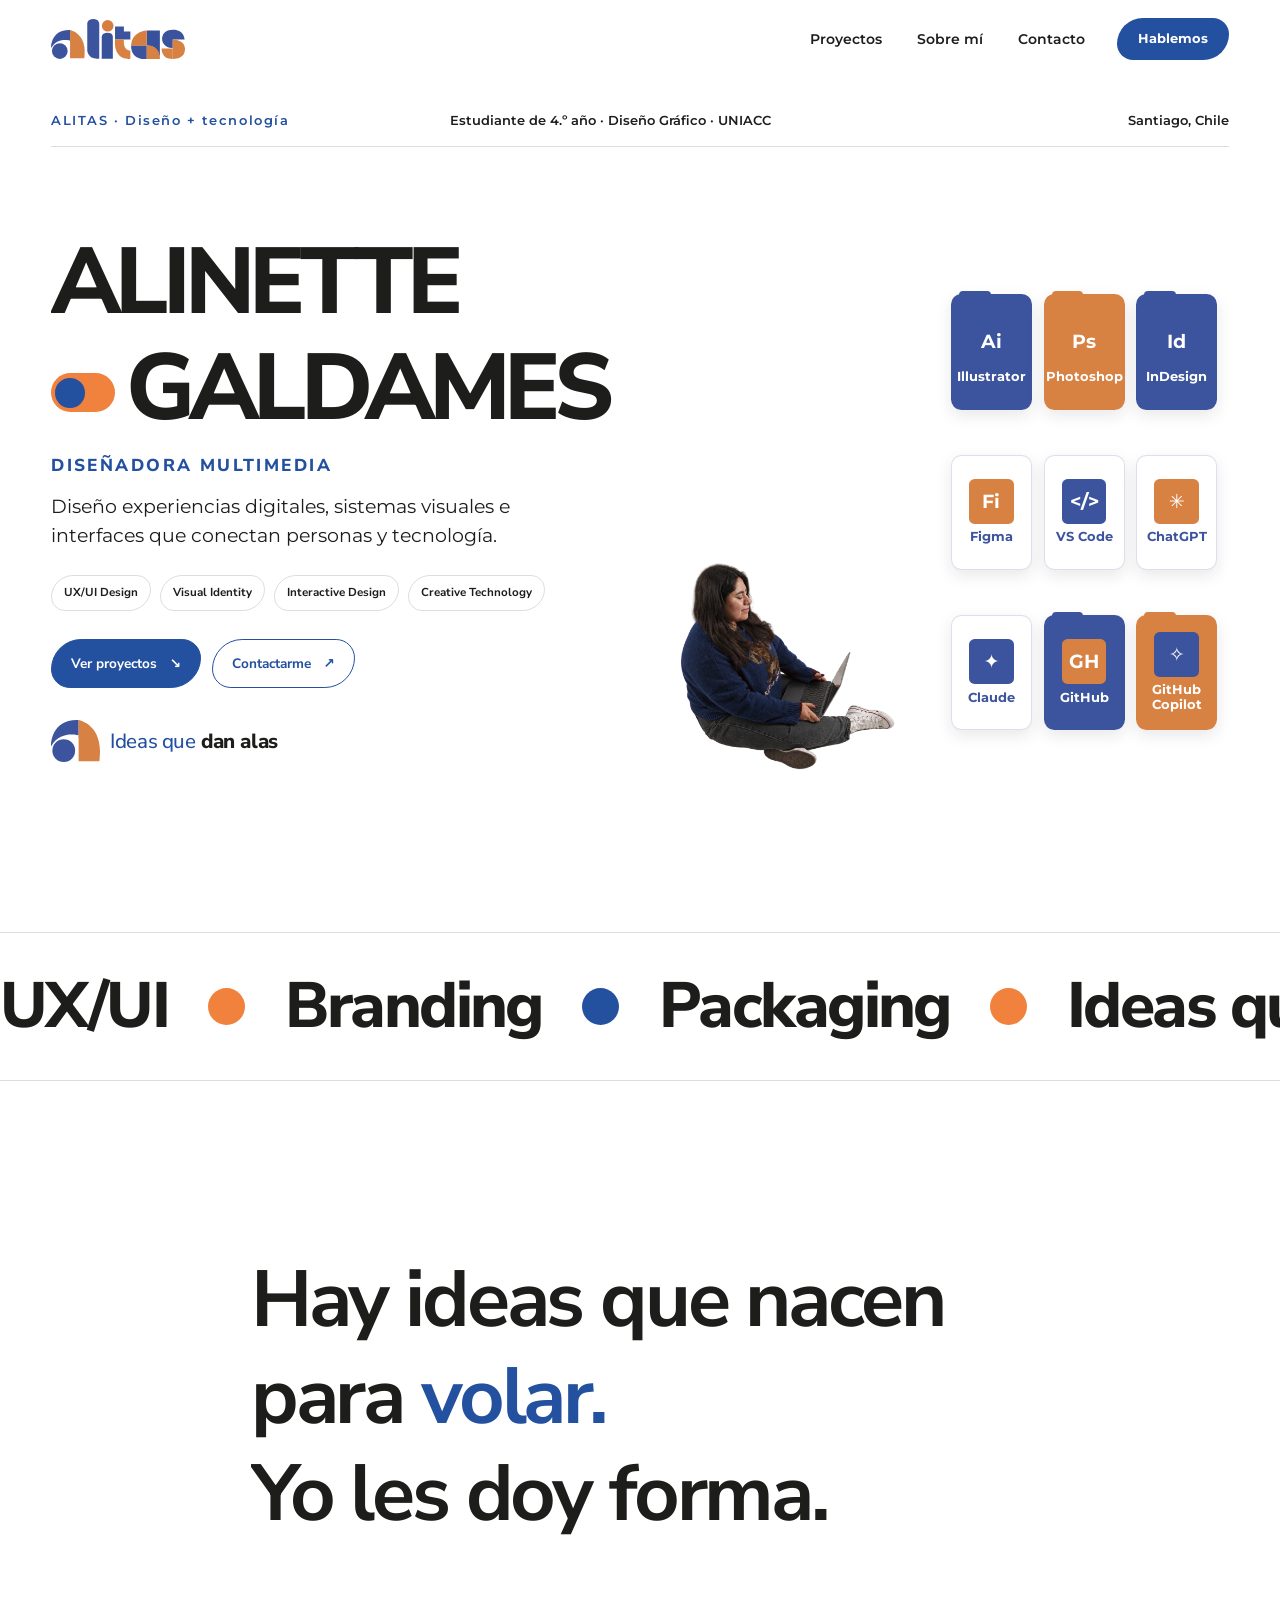
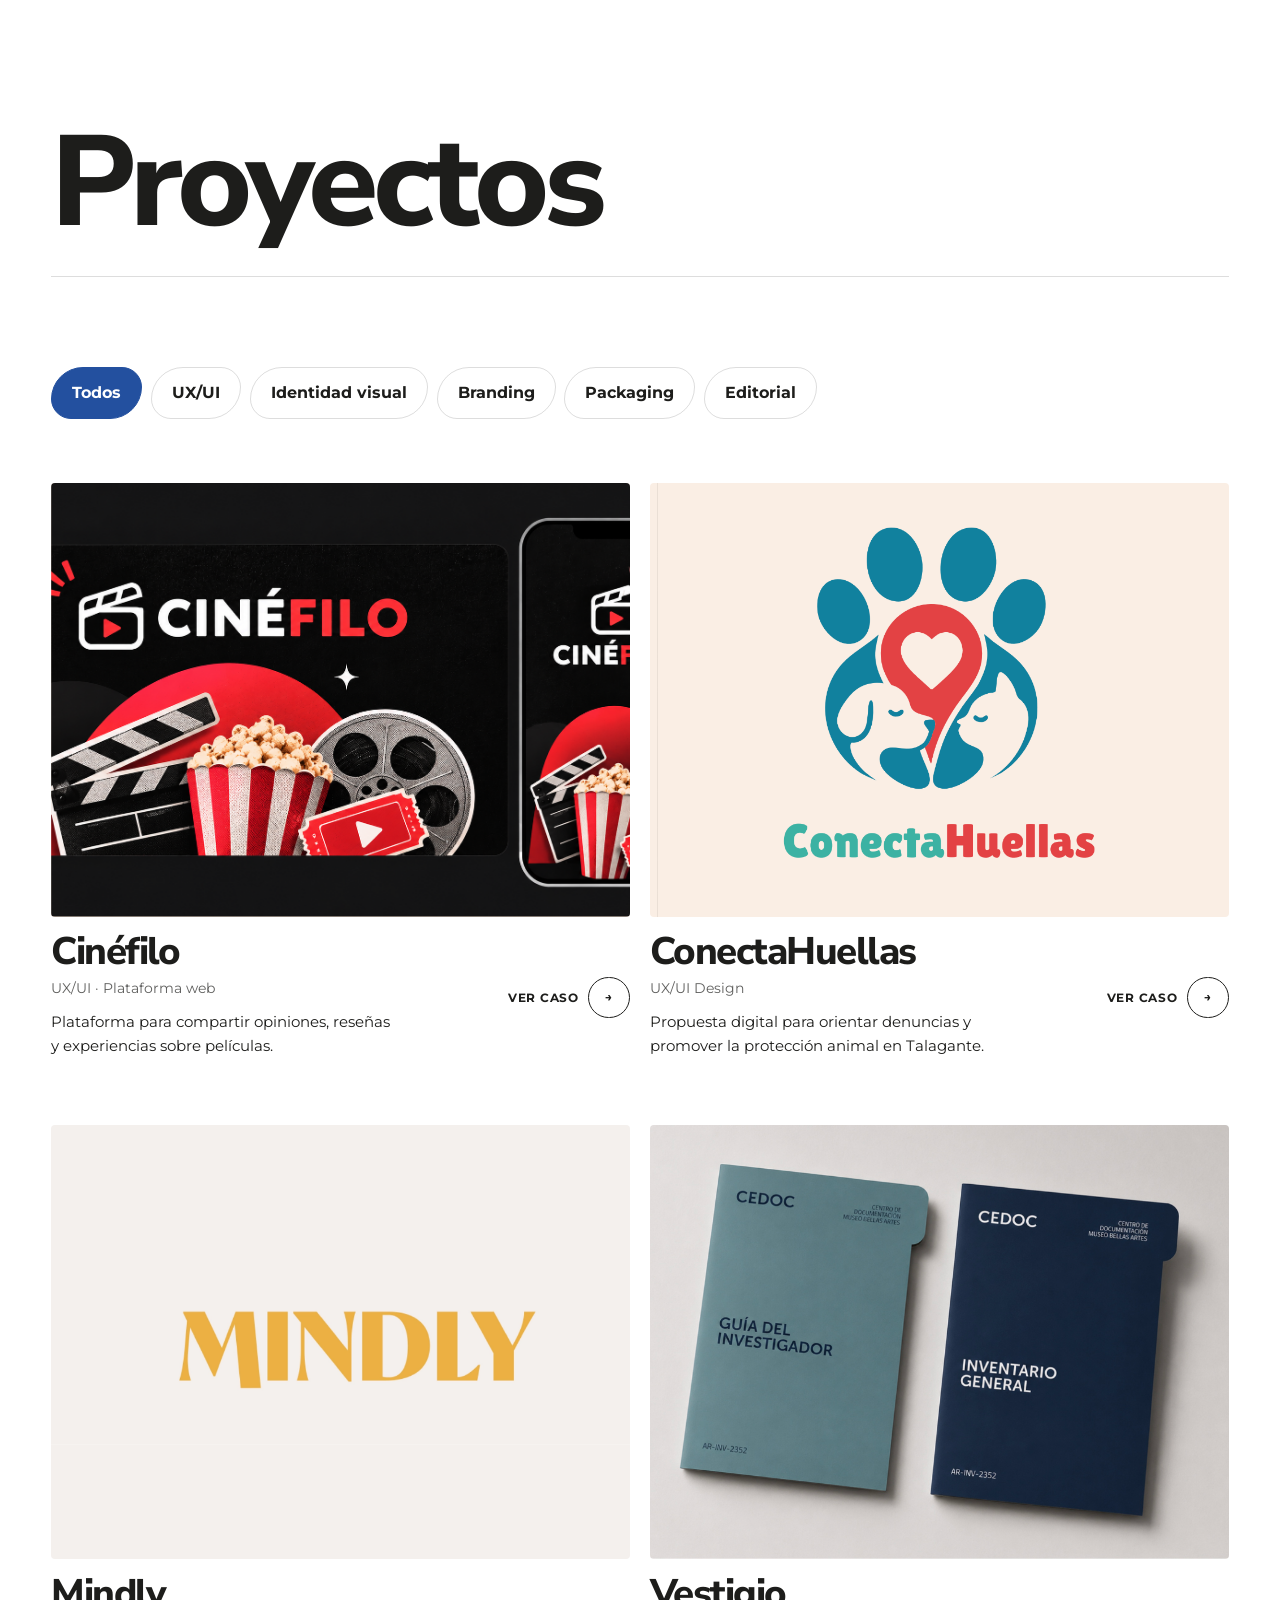
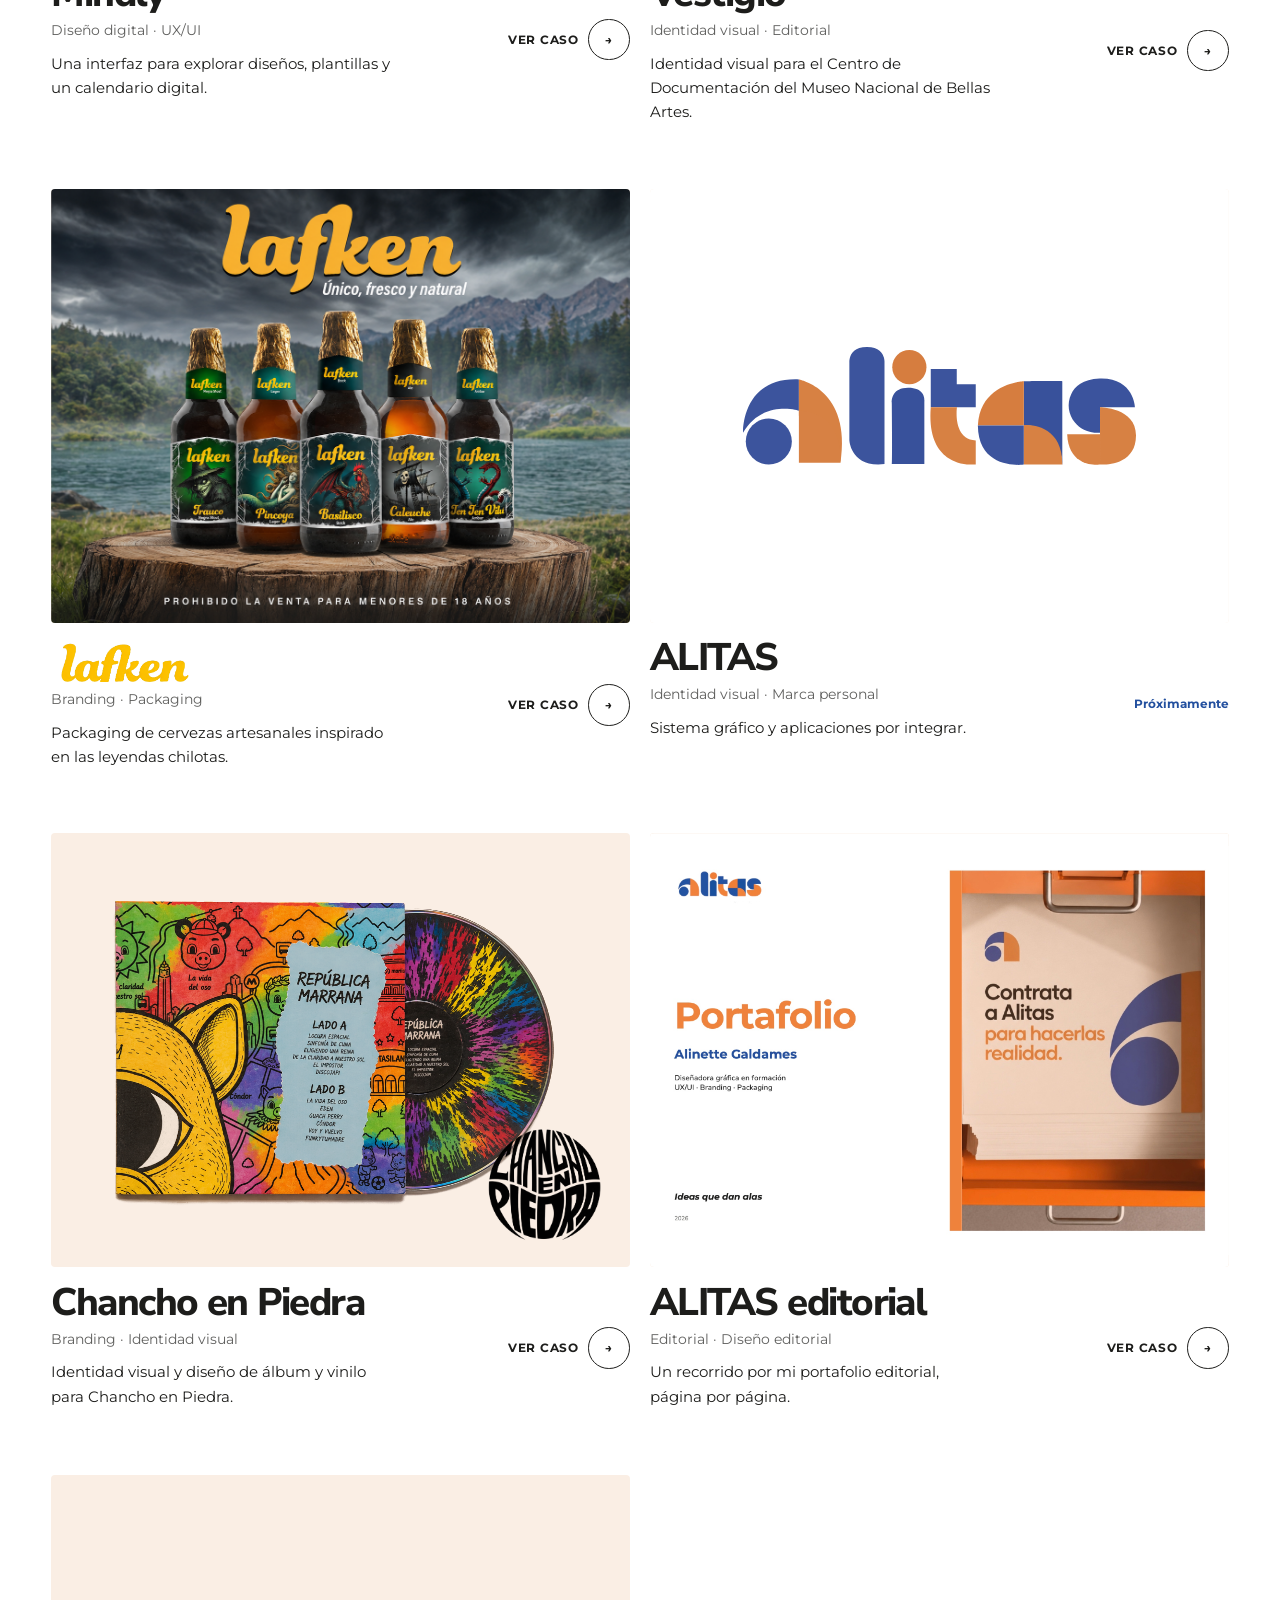
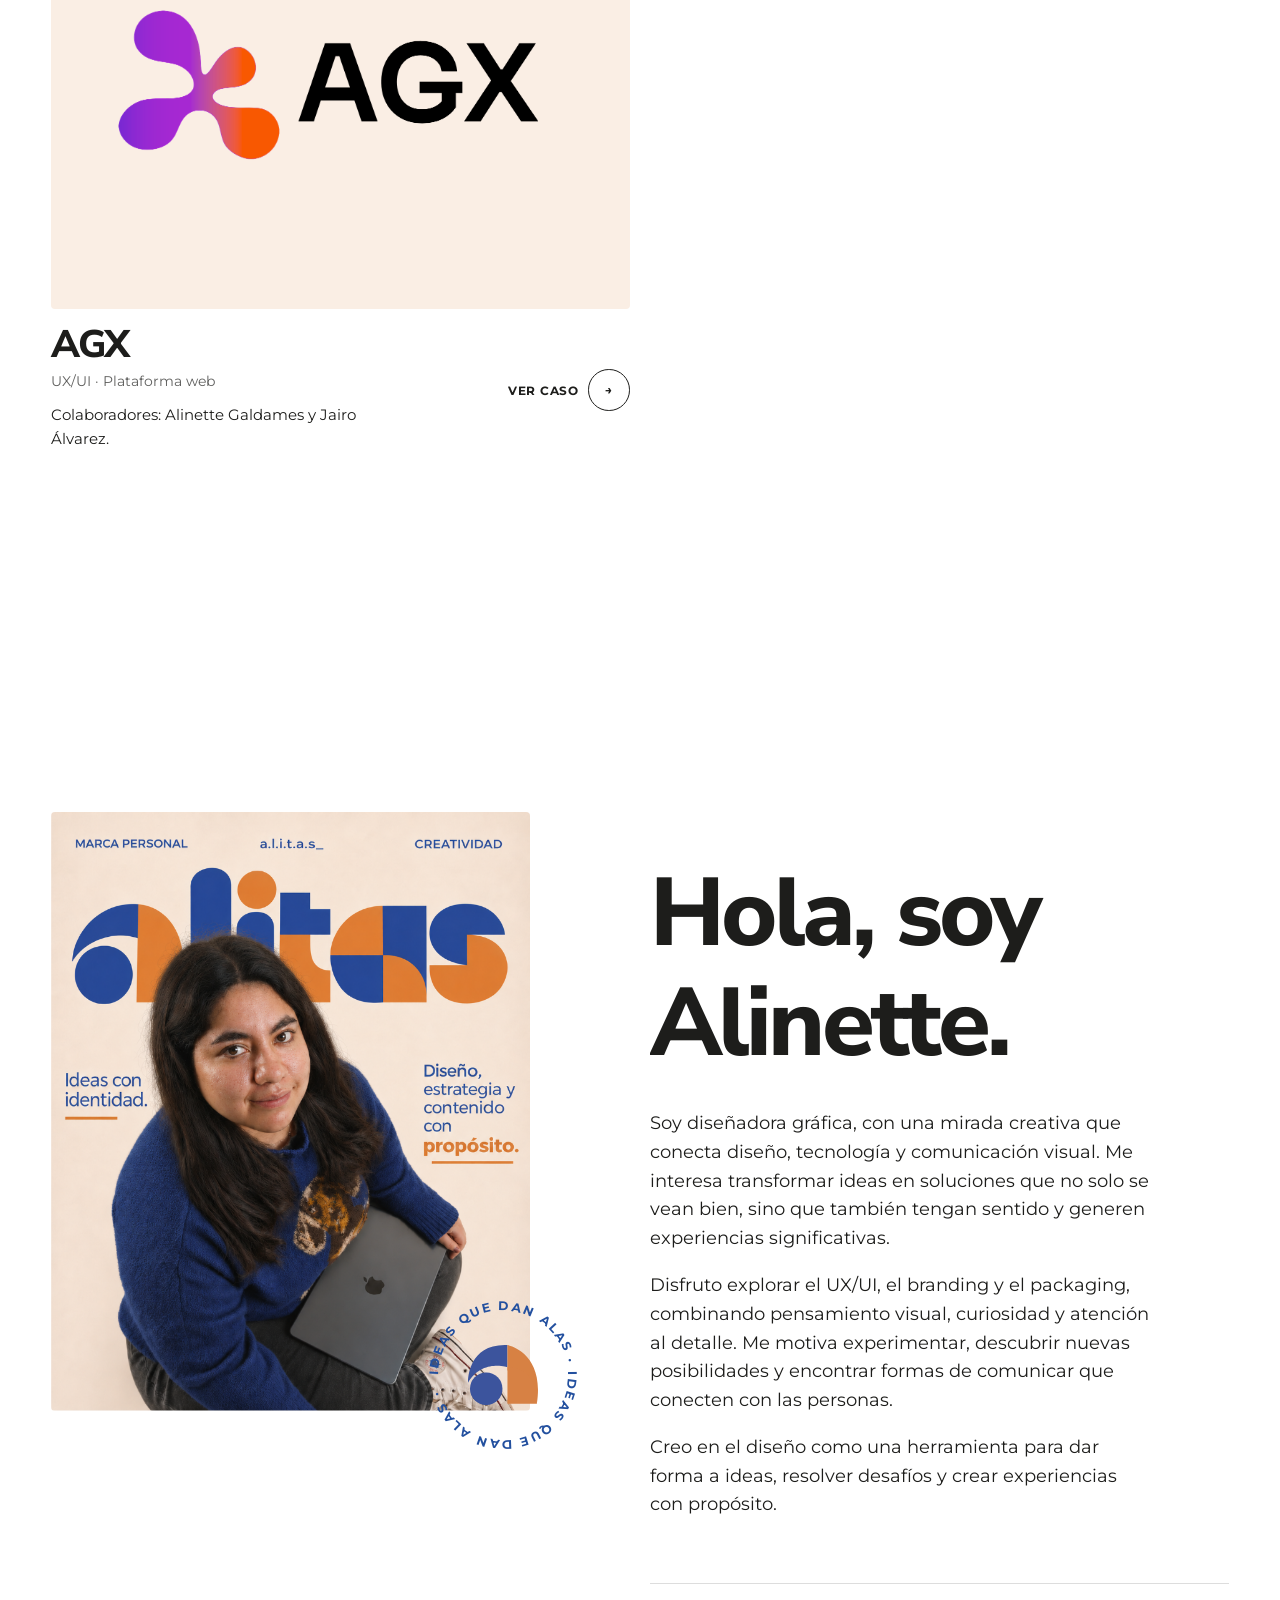
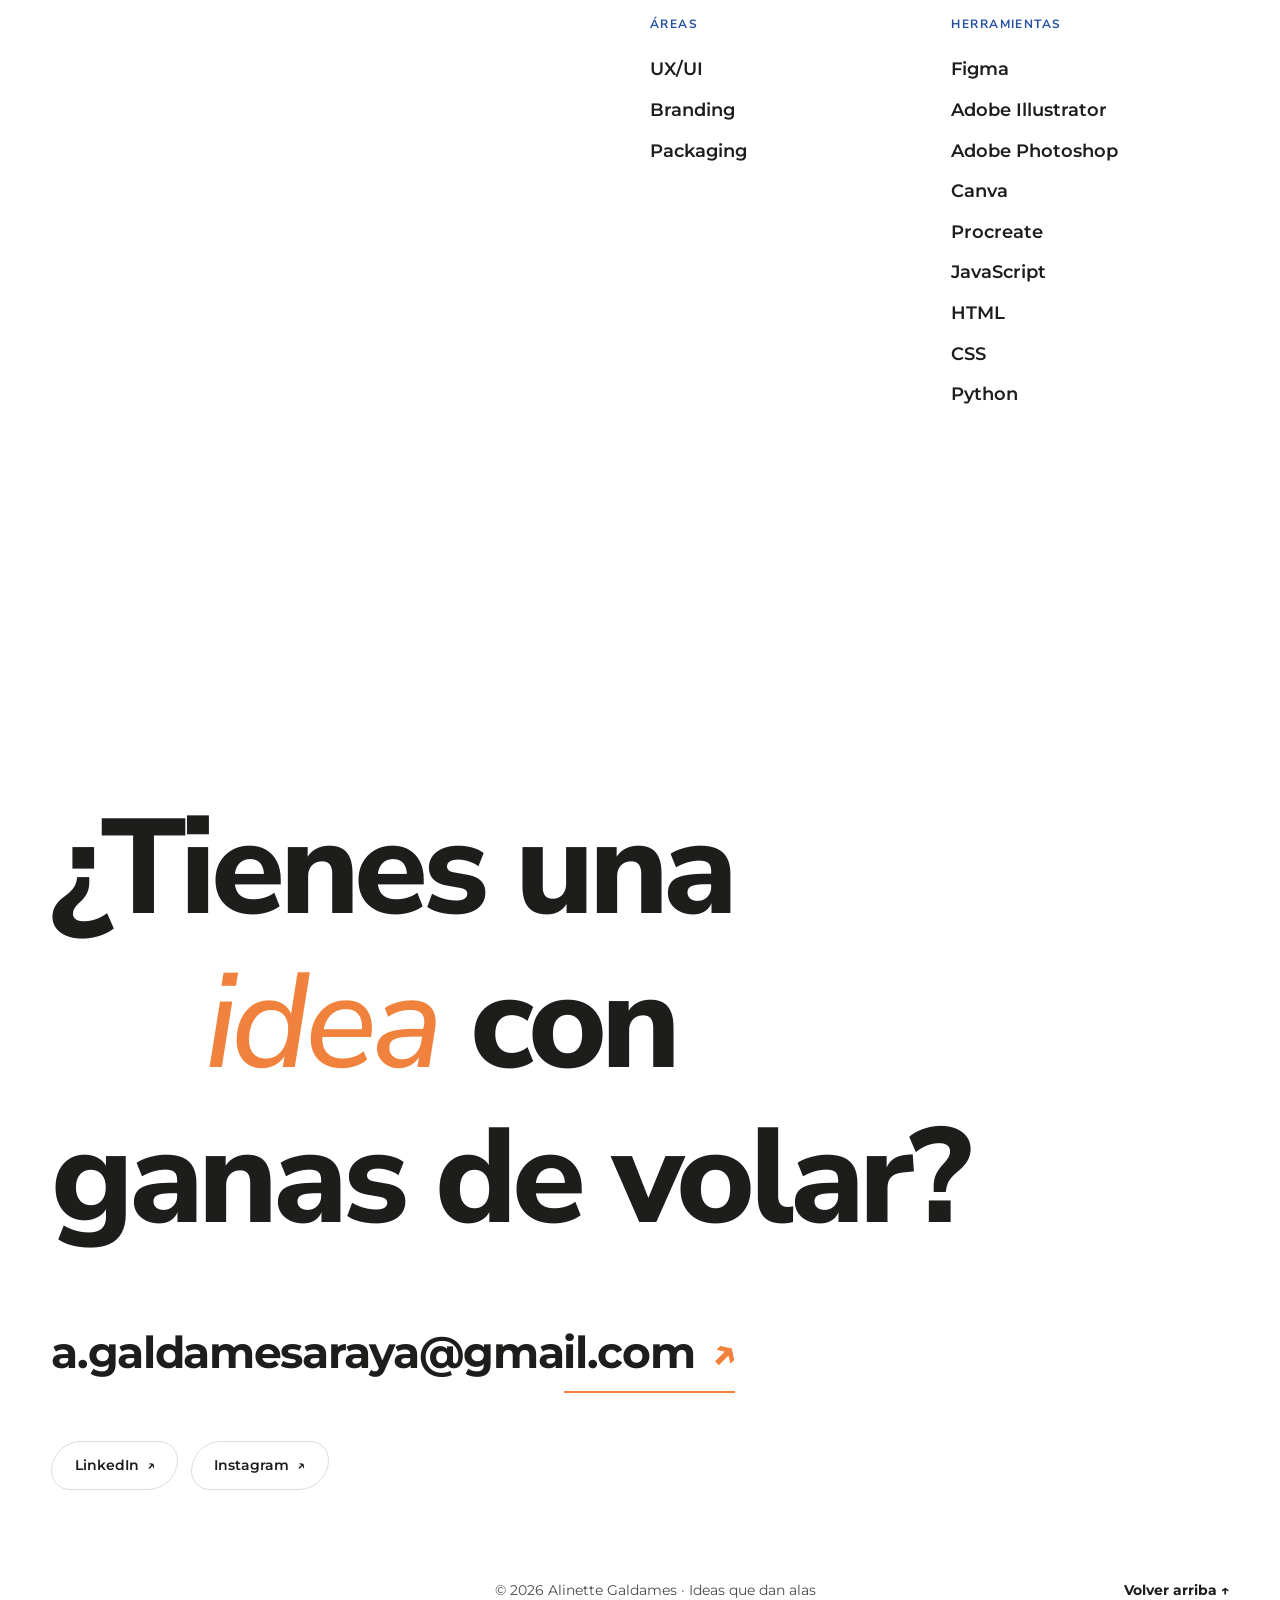
==== commit 4a24c563: "Actualiza proyectos y diseño editorial del portafolio Co-authored-by: Copilot <223556219+Copilot@use" ====
--- a/index.html
+++ b/index.html
@@ -239,7 +239,7 @@
         <article class="project" data-project-category="ux-ui">
           <a href="conectahuellas.html" class="project__link" aria-label="Ver caso de estudio de ConectaHuellas">
             <figure class="project__media project__media--conectahuellas">
-              <img src="img/conectahuellas/interfaz-final-inicio.jpg" alt="Previsualización de la propuesta de interfaz de ConectaHuellas" loading="lazy" decoding="async">
+              <img src="img/conectahuellas/logo-vista-previa.png" alt="Logotipo de ConectaHuellas" loading="lazy" decoding="async">
             </figure>
             <div class="project__info">
               <h3 class="project__name">ConectaHuellas</h3>
@@ -255,36 +255,32 @@
 
         <!-- Proyecto 03 — Mindly -->
         <article class="project" data-project-category="ux-ui">
-          <a href="mindly.html" class="project__link" aria-label="Ver maqueta de Mindly">
-            <figure class="project__media project__media--placeholder">
-              <span class="project__placeholder-code">PROYECTO 03 · MAQUETA</span>
-              <span class="project__placeholder-name">Mindly</span>
-              <span class="project__placeholder-note">Contenido por integrar</span>
+          <a href="mindly.html" class="project__link" aria-label="Ver proyecto Mindly">
+            <figure class="project__media project__media--mindly">
+              <img src="img/mindly/vista-previa.png" alt="Logotipo de Mindly" loading="lazy" decoding="async">
             </figure>
             <div class="project__info">
               <h3 class="project__name">Mindly</h3>
               <p class="project__cat">Diseño digital · UX/UI</p>
-              <p class="project__desc">Concepto y resultados por integrar.</p>
-              <span class="project__cta" aria-hidden="true">
-                <span class="project__cta-text" data-hover="Entrar al caso">Ver caso</span>
-                <span class="project__cta-arrow">→</span>
-              </span>
-            </div>
-          </a>
-        </article>
-
-        <!-- Proyecto 04 — CEDOC -->
+              <p class="project__desc">Una interfaz para explorar diseños, plantillas y un calendario digital.</p>
+              <span class="project__cta" aria-hidden="true">
+                <span class="project__cta-text" data-hover="Entrar al caso">Ver caso</span>
+                <span class="project__cta-arrow">→</span>
+              </span>
+            </div>
+          </a>
+        </article>
+
+        <!-- Proyecto 04 — Vestigio -->
         <article class="project" data-project-category="identidad-visual">
-          <a href="cedoc.html" class="project__link" aria-label="Ver maqueta de identidad para CEDOC">
-            <figure class="project__media project__media--placeholder">
-              <span class="project__placeholder-code">PROYECTO 04 · MAQUETA</span>
-              <span class="project__placeholder-name">CEDOC</span>
-              <span class="project__placeholder-note">Contenido por integrar</span>
-            </figure>
-            <div class="project__info">
-              <h3 class="project__name">CEDOC</h3>
+          <a href="cedoc.html" class="project__link" aria-label="Ver proyecto Vestigio, identidad visual CEDOC">
+            <figure class="project__media">
+              <img src="img/vestigio/manual-pagina-53.jpg" alt="Guía e inventario con la identidad visual CEDOC" loading="lazy" decoding="async">
+            </figure>
+            <div class="project__info">
+              <h3 class="project__name">Vestigio</h3>
               <p class="project__cat">Identidad visual · Editorial</p>
-              <p class="project__desc">Sistema de identidad y aplicaciones por integrar.</p>
+              <p class="project__desc">Identidad visual para el Centro de Documentación del Museo Nacional de Bellas Artes.</p>
               <span class="project__cta" aria-hidden="true">
                 <span class="project__cta-text" data-hover="Entrar al caso">Ver caso</span>
                 <span class="project__cta-arrow">→</span>
@@ -313,7 +309,7 @@
 
         <!-- Proyecto 06 — ALITAS identidad visual -->
         <article class="project" data-project-category="identidad-visual">
-          <a href="alitas-identidad.html" class="project__link" aria-label="Ver maqueta de identidad visual ALITAS">
+          <div class="project__preview">
             <figure class="project__media project__media--identity reveal-img">
               <img class="project-preview__image" src="img/logo-alitas.svg" alt="Logotipo de ALITAS">
             </figure>
@@ -321,18 +317,15 @@
               <h3 class="project__name">ALITAS</h3>
               <p class="project__cat">Identidad visual · Marca personal</p>
               <p class="project__desc">Sistema gráfico y aplicaciones por integrar.</p>
-              <span class="project__cta" aria-hidden="true">
-                <span class="project__cta-text" data-hover="Entrar al caso">Ver caso</span>
-                <span class="project__cta-arrow">→</span>
-              </span>
-            </div>
-          </a>
+              <span class="project__status">Próximamente</span>
+            </div>
+          </div>
         </article>
 
         <!-- Proyecto adicional existente — Chancho en Piedra -->
         <article class="project" data-project-category="branding">
           <a href="chancho-en-piedra.html" class="project__link" aria-label="Ver caso Chancho en Piedra">
-            <figure class="project__media reveal-img">
+            <figure class="project__media project__media--warm reveal-img">
               <img class="project-preview__image" src="img/chancho-en-piedra/vinilo-fondo-blanco.png" alt="Vinilo y reverso de la funda de República Marrana">
               <span class="project__logo"><img class="chancho-logo-spin" src="img/chancho-en-piedra/logotipo-chancho.png" alt=""></span>
             </figure>
@@ -358,6 +351,24 @@
               <h3 class="project__name">ALITAS editorial</h3>
               <p class="project__cat">Editorial · Diseño editorial</p>
               <p class="project__desc">Un recorrido por mi portafolio editorial, página por página.</p>
+              <span class="project__cta" aria-hidden="true">
+                <span class="project__cta-text" data-hover="Entrar al caso">Ver caso</span>
+                <span class="project__cta-arrow">→</span>
+              </span>
+            </div>
+          </a>
+        </article>
+
+        <!-- Proyecto AGX -->
+        <article class="project" data-project-category="ux-ui">
+          <a href="agx.html" class="project__link" aria-label="Ver proyecto AGX">
+            <figure class="project__media project__media--agx">
+              <img src="img/agx/logo-vista-previa.png" alt="Logotipo de AGX" loading="lazy" decoding="async">
+            </figure>
+            <div class="project__info">
+              <h3 class="project__name">AGX</h3>
+              <p class="project__cat">UX/UI · Plataforma web</p>
+              <p class="project__desc">Colaboradores: Alinette Galdames y Jairo Álvarez.</p>
               <span class="project__cta" aria-hidden="true">
                 <span class="project__cta-text" data-hover="Entrar al caso">Ver caso</span>
                 <span class="project__cta-arrow">→</span>
--- a/css/styles.css
+++ b/css/styles.css
@@ -27,6 +27,7 @@
   /* Paleta ALITAS */
   --azul:    #23509F;
   --naranjo: #F0823D;
+  --naranjo-contraste: #B74F18;
   --beige:   #F7E4D3;
   --negro:   #1D1D1B;
   --blanco:  #FFFFFF;
@@ -34,6 +35,7 @@
   /* Tipografías */
   --font-title: "Nunito Sans", system-ui, sans-serif;  /* titulares */
   --font-body:  "Montserrat", system-ui, sans-serif;   /* textos */
+  --radius-organic: 2rem 1.25rem 2rem 1.25rem;
 
   /* Márgenes laterales de la página (se adaptan al ancho de pantalla) */
   --gutter: clamp(1.25rem, 4vw, 3.5rem);
@@ -380,15 +382,16 @@
 
 .nav__cta {
   font-family: var(--font-title); font-size: .8rem; font-weight: 700;
-  padding: .7rem 1.3rem; border-radius: 999px;
-  background: var(--fg); color: var(--bg);
+  padding: .7rem 1.3rem; border-radius: var(--radius-organic);
+  background: var(--azul); color: var(--blanco);
   transition: background-color .4s, color .4s, transform .4s var(--ease-out);
 }
 .nav__cta { border: 0; cursor: pointer; }
+body[data-theme="blue"] .nav__cta { background: var(--blanco); color: var(--azul); }
 .nav__cta:hover,
 .nav__cta:focus-visible { background: var(--azul); color: var(--blanco); transform: translateY(-2px); }
 body[data-theme="blue"] .nav__cta:hover,
-body[data-theme="blue"] .nav__cta:focus-visible { background: var(--naranjo); color: var(--negro); }
+body[data-theme="blue"] .nav__cta:focus-visible { background: var(--naranjo-contraste); color: var(--blanco); }
 
 /* Botón hamburguesa (2 líneas que se convierten en X) */
 .nav__toggle {
@@ -399,7 +402,7 @@
 .nav__toggle:hover,
 .nav__toggle:focus-visible { background: var(--azul); color: var(--blanco); }
 body[data-theme="blue"]:not(.menu-open) .nav__toggle:hover,
-body[data-theme="blue"]:not(.menu-open) .nav__toggle:focus-visible { background: var(--naranjo); color: var(--negro); }
+body[data-theme="blue"]:not(.menu-open) .nav__toggle:focus-visible { background: var(--naranjo-contraste); color: var(--blanco); }
 .nav__toggle span {
   position: absolute; left: 25%; right: 25%; height: 1.5px; background: currentColor;
   transition: transform .35s var(--ease-out), top .35s var(--ease-out);
@@ -477,13 +480,13 @@
 .mobile-menu__contact {
   display: inline-flex; align-items: center; gap: .7rem;
   align-self: flex-start; margin-top: clamp(1.5rem, 5vh, 3rem);
-  padding: .8rem 1.2rem; border: 1px solid rgba(247, 228, 211, .55); border-radius: 999px;
+  padding: .8rem 1.2rem; border: 1px solid rgba(247, 228, 211, .55); border-radius: var(--radius-organic);
   color: var(--blanco); font-family: var(--font-title); font-size: .9rem; font-weight: 700;
   transition: background-color .25s, color .25s, border-color .25s;
 }
 .mobile-menu__contact:hover,
 .mobile-menu__contact:focus-visible,
-.mobile-menu__contact:active { background: var(--naranjo); border-color: var(--naranjo); color: var(--negro); }
+.mobile-menu__contact:active { background: var(--naranjo-contraste); border-color: var(--naranjo-contraste); color: var(--blanco); }
 
 .mobile-menu__foot {
   margin-top: auto; padding-top: 2rem; font-family: var(--font-title); font-weight: 600;
@@ -517,12 +520,12 @@
 .contact-modal__close {
   display: grid; flex: 0 0 2.75rem; place-items: center;
   width: 2.75rem; height: 2.75rem; border-radius: 50%;
-  background: var(--beige); color: var(--negro);
+  background: var(--azul); color: var(--blanco);
   transition: background-color .25s, transform .3s var(--ease-out);
 }
 .contact-modal__close:hover,
 .contact-modal__close:focus-visible,
-.contact-modal__close:active { background: var(--naranjo); transform: rotate(90deg); }
+.contact-modal__close:active { background: var(--naranjo-contraste); color: var(--blanco); transform: rotate(90deg); }
 .contact-modal__close span {
   grid-area: 1 / 1; width: 1rem; height: 1.5px; background: currentColor;
   transform: rotate(45deg);
@@ -542,14 +545,14 @@
 .contact-form__note { color: rgba(29, 29, 27, .72); font-size: .85rem; line-height: 1.45; }
 .contact-form__submit {
   display: inline-flex; align-items: center; justify-content: center; gap: .7rem;
-  min-height: 3.25rem; padding: .8rem 1.2rem; border-radius: 999px;
+  min-height: 3.25rem; padding: .8rem 1.2rem; border-radius: var(--radius-organic);
   background: var(--azul); color: var(--blanco);
   font-family: var(--font-title); font-size: .85rem; font-weight: 700;
   transition: background-color .25s, color .25s, transform .25s var(--ease-out);
 }
 .contact-form__submit:hover,
 .contact-form__submit:focus-visible,
-.contact-form__submit:active { background: var(--naranjo); color: var(--negro); transform: translateY(-2px); }
+.contact-form__submit:active { background: var(--naranjo-contraste); color: var(--blanco); transform: translateY(-2px); }
 .contact-form__status { min-height: 1.25em; color: var(--azul); font-size: .85rem; }
 .contact-modal__direct { margin-top: 1rem; font-size: .9rem; }
 .contact-modal__direct a { display: inline-block; margin-left: .3rem; color: var(--azul); font-weight: 700; }
@@ -629,26 +632,26 @@
   margin: 1.5rem 0 1.75rem; padding: 0; list-style: none;
 }
 .hero__specialties li {
-  padding: .48rem .75rem; border: 1px solid var(--line-color); border-radius: 999px;
+  padding: .48rem .75rem; border: 1px solid var(--line-color); border-radius: var(--radius-organic);
   font-family: var(--font-title); font-size: .72rem; font-weight: 700;
 }
 .hero__actions { display: flex; flex-wrap: wrap; gap: .7rem; }
 .hero__button {
   display: inline-flex; min-height: 3.1rem; align-items: center; justify-content: center;
-  gap: .75rem; padding: .75rem 1.2rem; border: 1.5px solid var(--azul); border-radius: 999px;
+  gap: .75rem; padding: .75rem 1.2rem; border: 1.5px solid var(--azul); border-radius: var(--radius-organic);
   font-family: var(--font-title); font-size: .85rem; font-weight: 700;
   transition: background-color .3s, color .3s, border-color .3s, transform .3s var(--ease-out);
 }
-.hero__button:hover, .hero__button:focus-visible { background: var(--naranjo); border-color: var(--naranjo); color: var(--negro); transform: translateY(-2px); }
+.hero__button:hover, .hero__button:focus-visible { background: var(--naranjo-contraste); border-color: var(--naranjo-contraste); color: var(--blanco); transform: translateY(-2px); }
 .hero__button--primary { background: var(--azul); color: var(--blanco); }
 .hero__button--secondary { color: var(--azul); }
 .hero__claim {
   position: static; display: flex; align-items: center; gap: .65rem;
   margin-top: 2rem; pointer-events: none;
 }
-.hero__claim .iso-img { width: 1.8rem; height: auto; }
+.hero__claim .iso-img { width: clamp(2.6rem, 3.8vw, 3.5rem); height: auto; }
 .hero__claim-text {
-  font-family: var(--font-title); font-size: .85rem; font-weight: 800;
+  font-family: var(--font-title); font-size: clamp(1.15rem, 1.6vw, 1.5rem); font-weight: 800;
   letter-spacing: -.02em;
 }
 .hero__claim-text em { color: var(--azul); font-style: normal; }
@@ -807,7 +810,7 @@
 .work__filter {
   padding: .75rem 1.25rem;
   border: 1px solid var(--line-color);
-  border-radius: 999px;
+  border-radius: var(--radius-organic);
   color: var(--fg);
   font-family: var(--font-body);
   font-size: 1rem;
@@ -858,10 +861,19 @@
   letter-spacing: -.05em; line-height: .95; overflow-wrap: anywhere;
 }
 .project__placeholder-note { opacity: .6; }
-.project__media--identity { background: var(--blanco); }
+.project__media--identity,
+.project__media--conectahuellas,
+.project__media--agx,
+.project__media--warm { background: #faeee4; isolation: isolate; }
 .project__media img { width: 100%; height: 100%; object-fit: cover; }
 .project__media--identity img { object-fit: contain; padding: 16%; }
-.project__media--conectahuellas img { object-position: center 45%; }
+.project__media--conectahuellas img,
+.project__media--agx img { object-fit: contain; }
+.project__media--conectahuellas img,
+.project__media--agx img,
+.project__media--warm > img { mix-blend-mode: multiply; }
+.project__media--mindly { background: #f4f0ed; }
+.project__media--mindly img { object-fit: contain; }
 .project__media .project__logo {
   position: absolute; bottom: .75rem; right: .75rem; width: clamp(6.5rem, 25%, 14rem);
   aspect-ratio: 1; pointer-events: none;
@@ -903,6 +915,10 @@
   font-family: var(--font-title); font-size: .78rem; font-weight: 700;
   letter-spacing: .06em; text-transform: uppercase;
 }
+.project__status {
+  grid-column: 2; grid-row: 1 / 4; align-self: center;
+  color: var(--azul); font-size: .75rem; font-weight: 700;
+}
 .project__cta-text {
   display: inline-block; position: relative; overflow: hidden; line-height: 1.4;
   /* guardamos el ancho del texto más largo para que no salte */
@@ -931,7 +947,7 @@
 
 .project__link:hover .project__cta-arrow,
 .project__link:focus-visible .project__cta-arrow {
-  background: var(--naranjo); border-color: var(--naranjo); color: var(--negro);
+  background: var(--naranjo-contraste); border-color: var(--naranjo-contraste); color: var(--blanco);
   transform: rotate(-45deg);
 }
 .project__name { transition: transform .6s var(--ease-out); }
@@ -1026,14 +1042,14 @@
 }
 .contact__links a {
   display: inline-flex; gap: .5rem;
-  padding: .8rem 1.4rem; border-radius: 999px;
+  padding: .8rem 1.4rem; border-radius: var(--radius-organic);
   border: 1.5px solid var(--line-color);
   font-family: var(--font-title); font-size: .85rem; font-weight: 600;
   transition: background-color .4s, color .4s, border-color .4s;
 }
 .contact__links a:hover,
 .contact__links a:focus-visible,
-.contact__links a:active { background: var(--naranjo); color: var(--negro); border-color: var(--naranjo); }
+.contact__links a:active { background: var(--naranjo-contraste); color: var(--blanco); border-color: var(--naranjo-contraste); }
 
 .footer {
   margin-top: auto; padding-top: 5rem;
@@ -1256,7 +1272,7 @@
 }
 .case-back:hover .case-back__arrow,
 .case-back:focus-visible .case-back__arrow {
-  transform: translateX(-6px); background: var(--naranjo); border-color: var(--naranjo); color: var(--negro);
+  transform: translateX(-6px); background: var(--naranjo-contraste); border-color: var(--naranjo-contraste); color: var(--blanco);
 }
 
 /* Encabezado del caso */
@@ -1474,17 +1490,17 @@
   transition: transform .6s var(--ease-out), background-color .4s, color .4s, border-color .4s;
 }
 .case-next__link:hover .case-next__arrow {
-  transform: rotate(-45deg); background: var(--naranjo); border-color: var(--naranjo); color: var(--negro);
+  transform: rotate(-45deg); background: var(--naranjo-contraste); border-color: var(--naranjo-contraste); color: var(--blanco);
 }
 .case-next__home {
   margin-top: 4rem; align-self: flex-start;
-  display: inline-flex; gap: .5rem; padding: .8rem 1.4rem; border-radius: 999px;
+  display: inline-flex; gap: .5rem; padding: .8rem 1.4rem; border-radius: var(--radius-organic);
   border: 1.5px solid var(--line-color);
   font-family: var(--font-title); font-size: .85rem; font-weight: 600;
   transition: background-color .4s, color .4s, border-color .4s;
 }
 .case-next__home:hover,
-.case-next__home:focus-visible { background: var(--naranjo); color: var(--negro); border-color: var(--naranjo); }
+.case-next__home:focus-visible { background: var(--naranjo-contraste); color: var(--blanco); border-color: var(--naranjo-contraste); }
 
 
 /* ---------- 15.4 CINÉFILO — digital y dinámico ----------
@@ -1711,6 +1727,20 @@
 
 
 .case-next--return { min-height: 0; margin-top: 0; padding-top: 2rem; }
+.case--mindly .case-title { font-size: clamp(3.4rem, 12vw, 12rem); }
+.mindly-cover { padding: clamp(1rem, 3vw, 2.5rem); background: #f7ebd7; border-radius: 4px; }
+.mindly-cover img, .mindly-gallery img { width: 100%; height: auto; }
+.mindly-section { padding-bottom: var(--section-space); }
+.mindly-intro { display: grid; grid-template-columns: repeat(2, minmax(0, 1fr)); gap: 2rem; }
+.mindly-intro p { max-width: 46ch; font-size: clamp(1.05rem, 1.5vw, 1.3rem); }
+.mindly-gallery { display: grid; grid-template-columns: repeat(2, minmax(0, 1fr)); gap: clamp(2rem, 4vw, 4rem) 1.25rem; }
+.mindly-gallery figure { min-width: 0; }
+.mindly-gallery img { border-radius: 4px; }
+.mindly-gallery figcaption { display: grid; gap: .25rem; margin-top: .9rem; font-size: .85rem; }
+.mindly-gallery figcaption strong { font-family: var(--font-title); font-size: 1.2rem; }
+@media (max-width: 700px) {
+  .mindly-intro, .mindly-gallery { grid-template-columns: minmax(0, 1fr); }
+}
 .media--contain-dark { background: var(--negro); }
 .media--contain-dark img { object-fit: contain; }
 .media--logo { display: grid; aspect-ratio: 16 / 9; place-items: center; background: var(--negro); }
@@ -2089,3 +2119,66 @@
   .conecta-interface-card img,
   .conecta-interface-card--large img { height: min(165vw, 44rem); }
 }
+
+/* Sistema editorial compartido para los casos seleccionados */
+.case-editorial:not(.case--agx) .case-hero { padding-bottom: clamp(2.5rem, 5vw, 4rem); }
+.case-meta {
+  display: flex;
+  flex-wrap: wrap;
+  gap: 1.25rem clamp(2rem, 5vw, 5rem);
+  margin: 0 0 1.5rem;
+}
+.case-meta dt, .case-overview__label {
+  font-family: var(--font-body);
+  font-size: .72rem;
+  font-weight: 700;
+  letter-spacing: .1em;
+  text-transform: uppercase;
+}
+.case-meta dd { margin-top: .3rem; font-size: .9rem; }
+.case-overview {
+  padding: clamp(5rem, 9vw, 9rem) var(--gutter);
+  color: var(--negro);
+  background: var(--blanco);
+}
+.case-overview.agx-section--beige { background: var(--beige); }
+.case-overview__head {
+  display: grid;
+  grid-template-columns: minmax(0, 1fr) minmax(0, 2fr);
+  gap: 1.5rem clamp(2rem, 5vw, 6rem);
+  margin-bottom: clamp(3rem, 6vw, 6rem);
+}
+.case-overview__label { grid-row: 1 / 3; color: var(--azul); }
+.case-overview__head h2 { max-width: 15ch; font-size: clamp(2.8rem, 6.5vw, 6.5rem); line-height: .98; }
+.case-overview__head > p:last-child { max-width: 55ch; font-size: clamp(1.05rem, 1.4vw, 1.25rem); }
+.case-overview__details { display: grid; grid-template-columns: repeat(2, minmax(0, 1fr)); gap: clamp(1.5rem, 3vw, 3rem); }
+.case-overview__details > div { padding-top: 1.25rem; border-top: 1px solid currentColor; }
+.case-overview__details h3 { margin-bottom: .8rem; font-size: clamp(1.4rem, 2vw, 2rem); }
+.case-overview__details p { max-width: 48ch; }
+.case-editorial .case-section { padding-top: clamp(5rem, 9vw, 9rem); }
+.case-editorial .caption {
+  margin-top: .8rem;
+  color: var(--negro);
+  font-family: var(--font-body);
+  font-size: .82rem;
+  line-height: 1.6;
+  opacity: 1;
+}
+
+@media (min-width: 761px) and (max-width: 1024px) {
+  .case-editorial .gallery { grid-template-columns: repeat(6, minmax(0, 1fr)); }
+  .case-editorial .g-12 { grid-column: span 6; }
+  .case-editorial .g-8, .case-editorial .g-7 { grid-column: span 4; }
+  .case-editorial .g-6, .case-editorial .g-5 { grid-column: span 3; }
+  .case-editorial .g-4 { grid-column: span 2; }
+  .case-editorial .g-push { margin-top: 3rem; }
+}
+@media (max-width: 760px) {
+  .case-overview__head, .case-overview__details { grid-template-columns: minmax(0, 1fr); }
+  .case-overview__label { grid-row: auto; }
+}
+@media (max-width: 560px) {
+  .case-editorial .gallery { grid-template-columns: minmax(0, 1fr); }
+  .case-editorial .gallery > figure { grid-column: 1 / -1; }
+  .case-editorial .g-push { margin-top: 0; }
+}
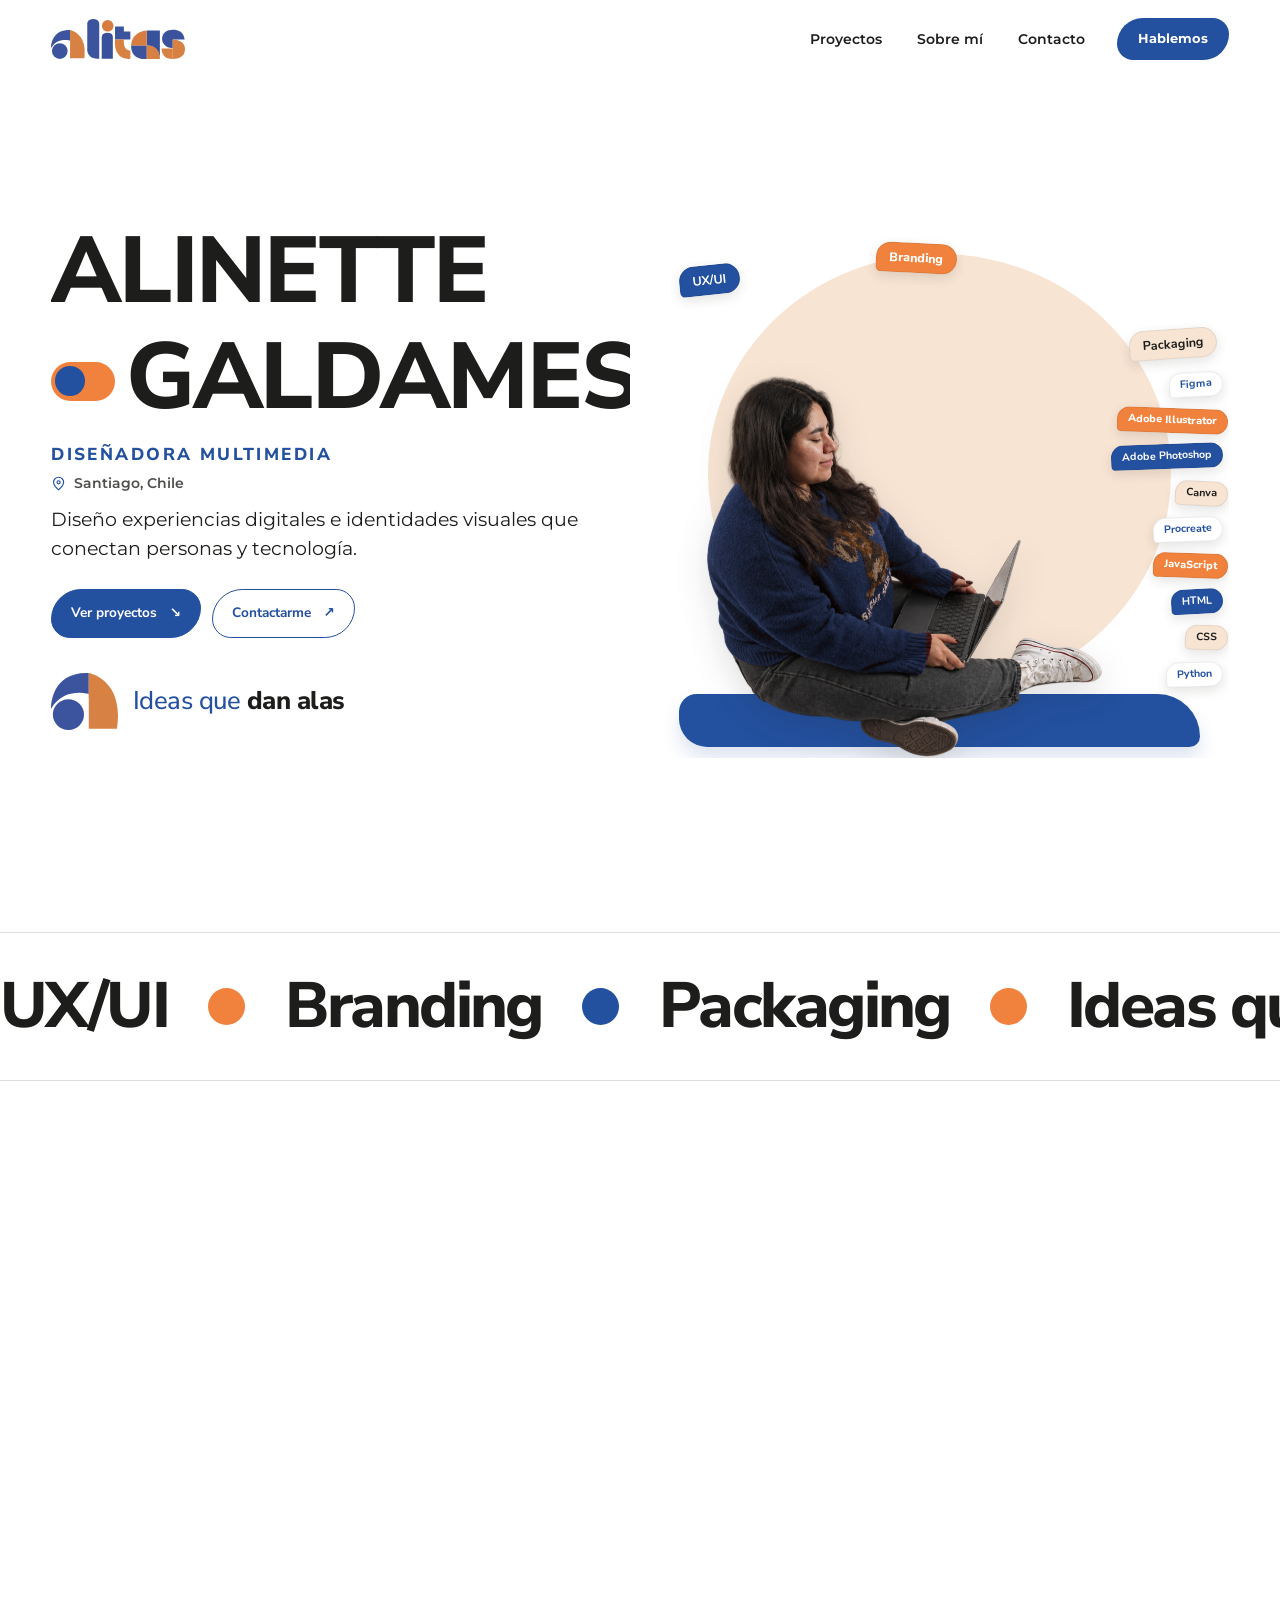
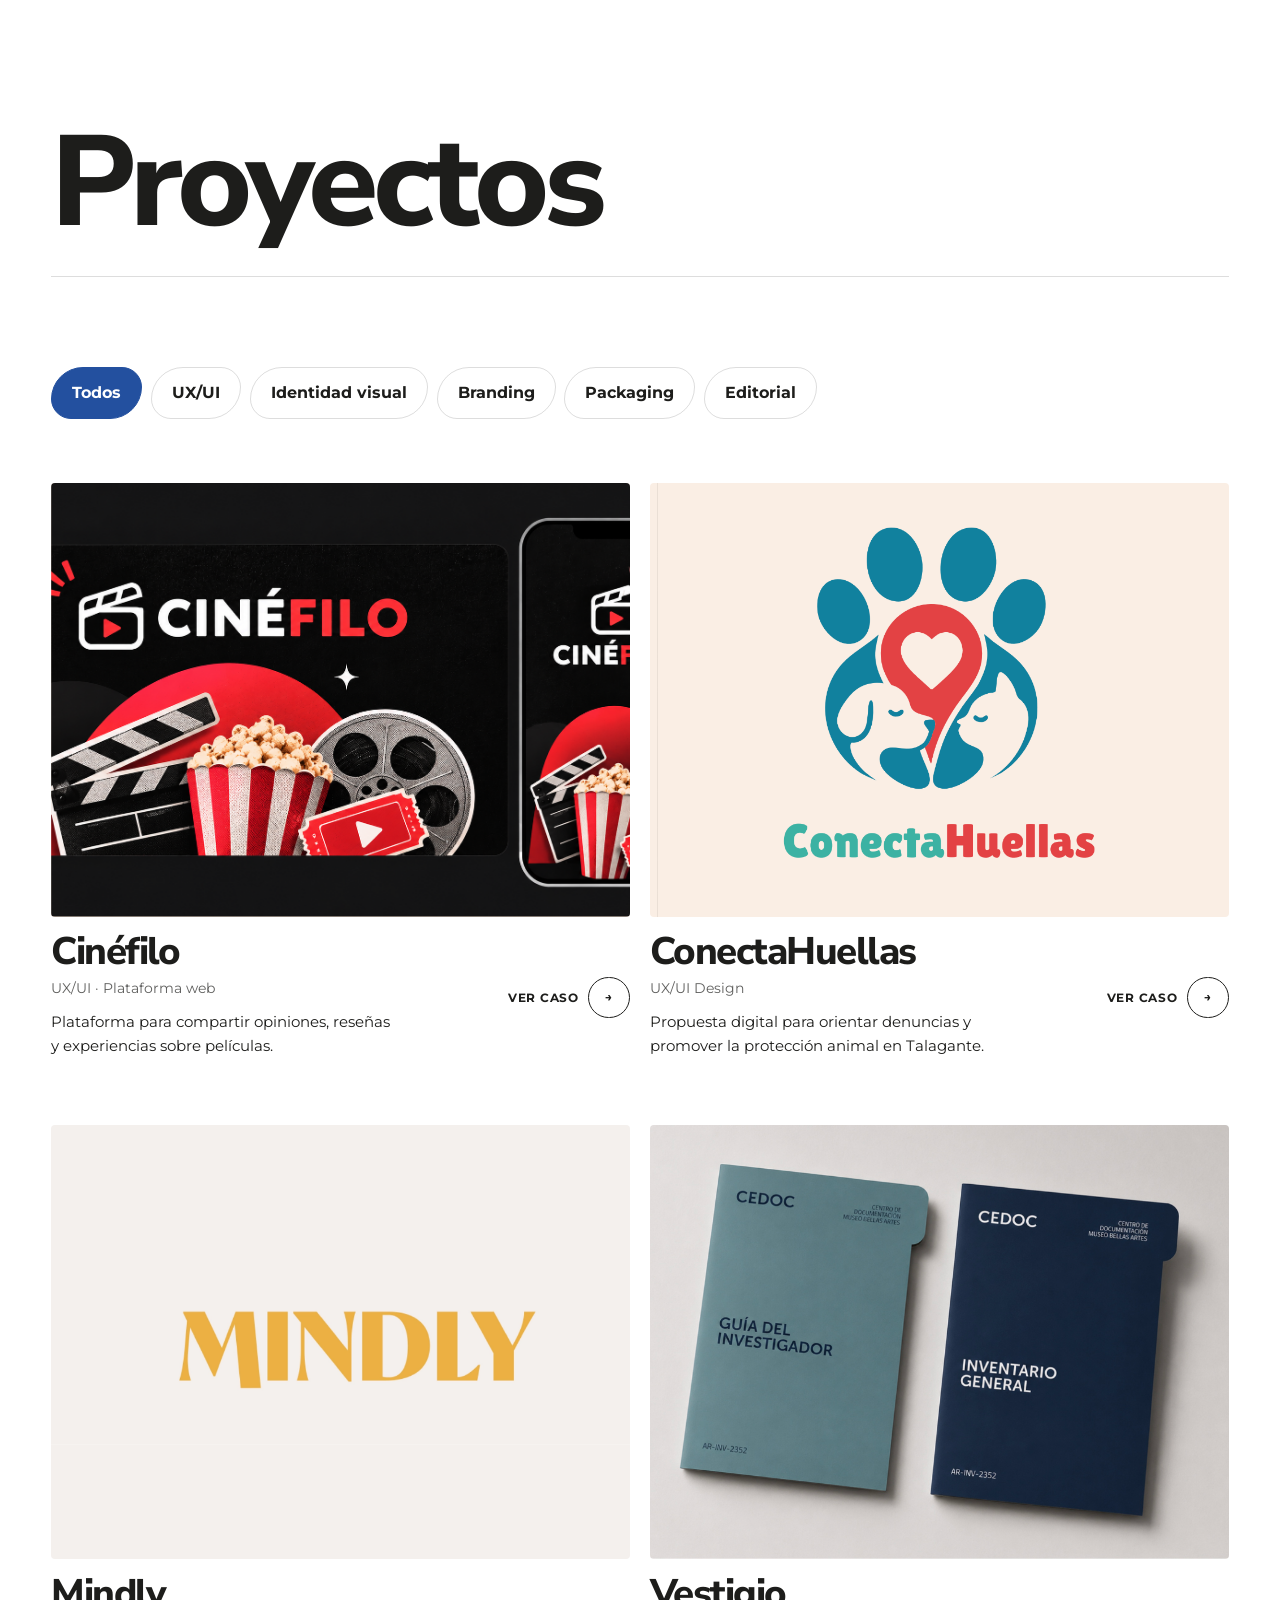
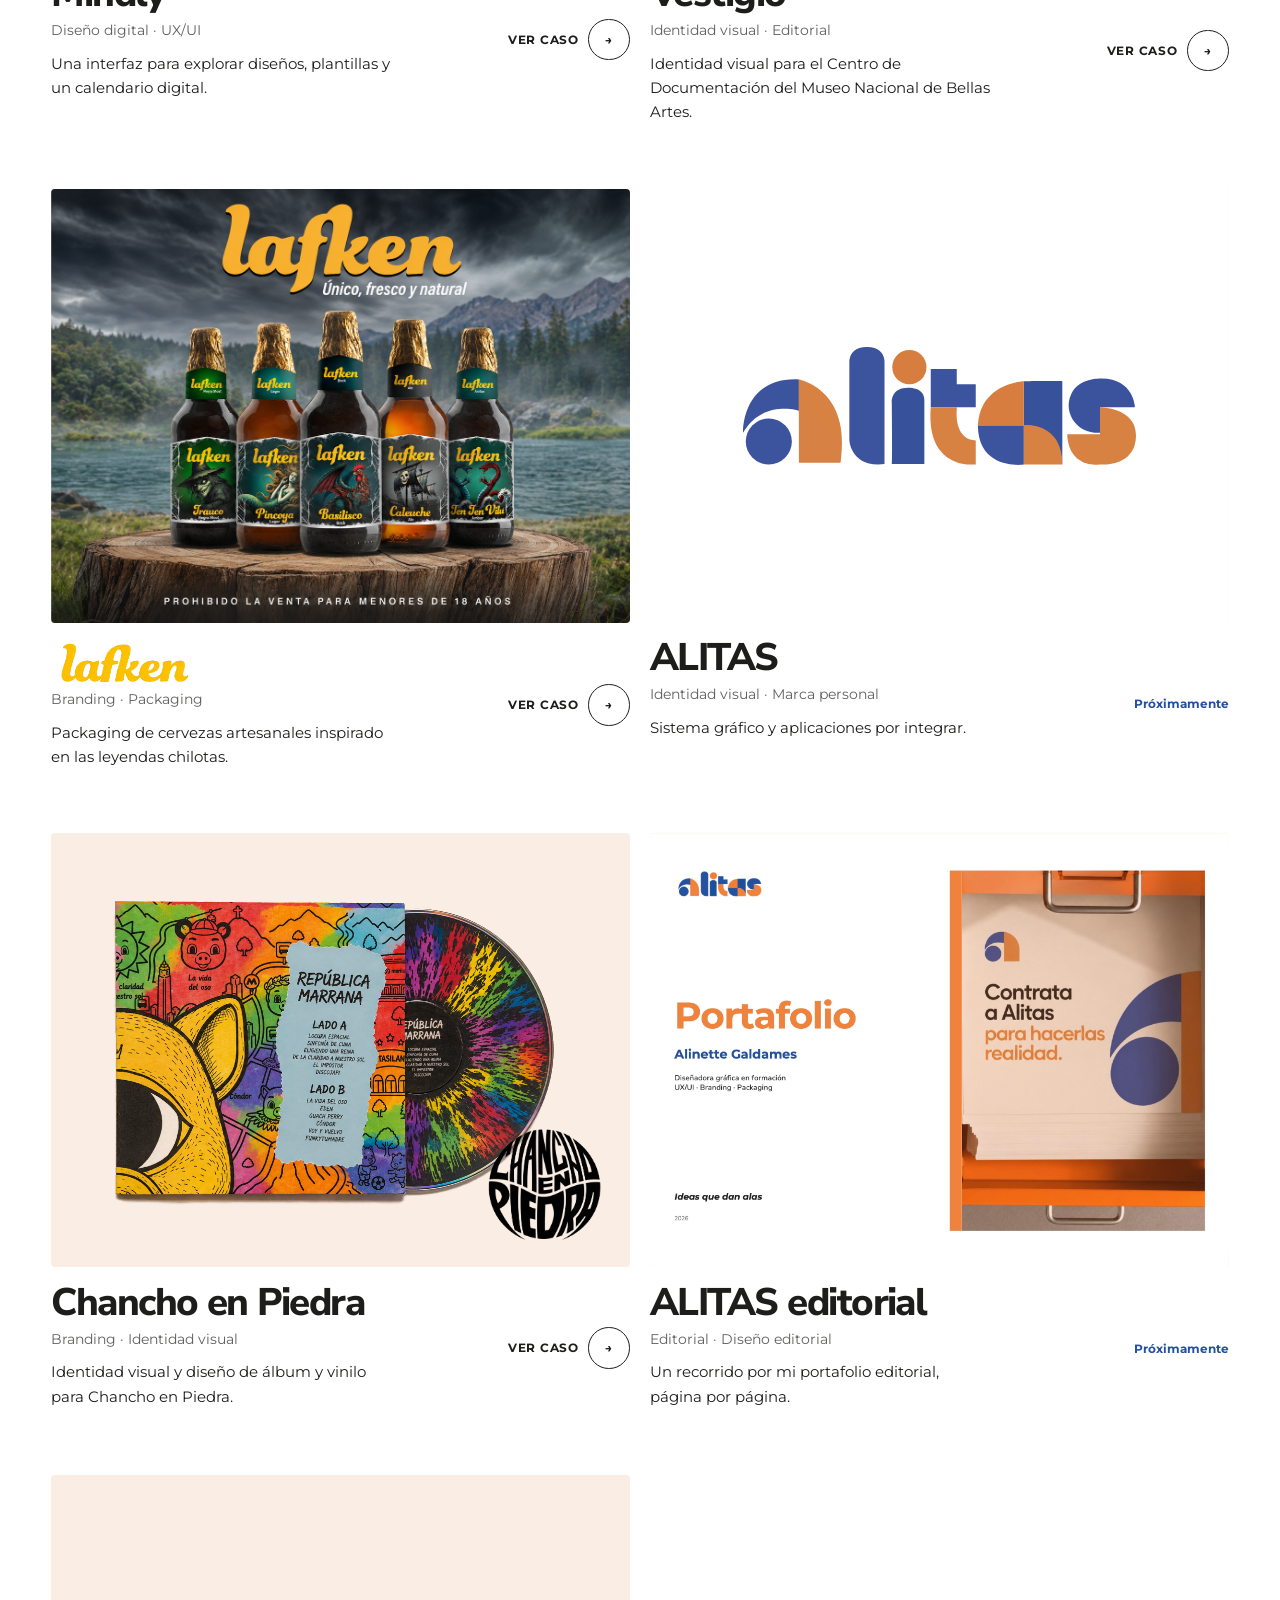
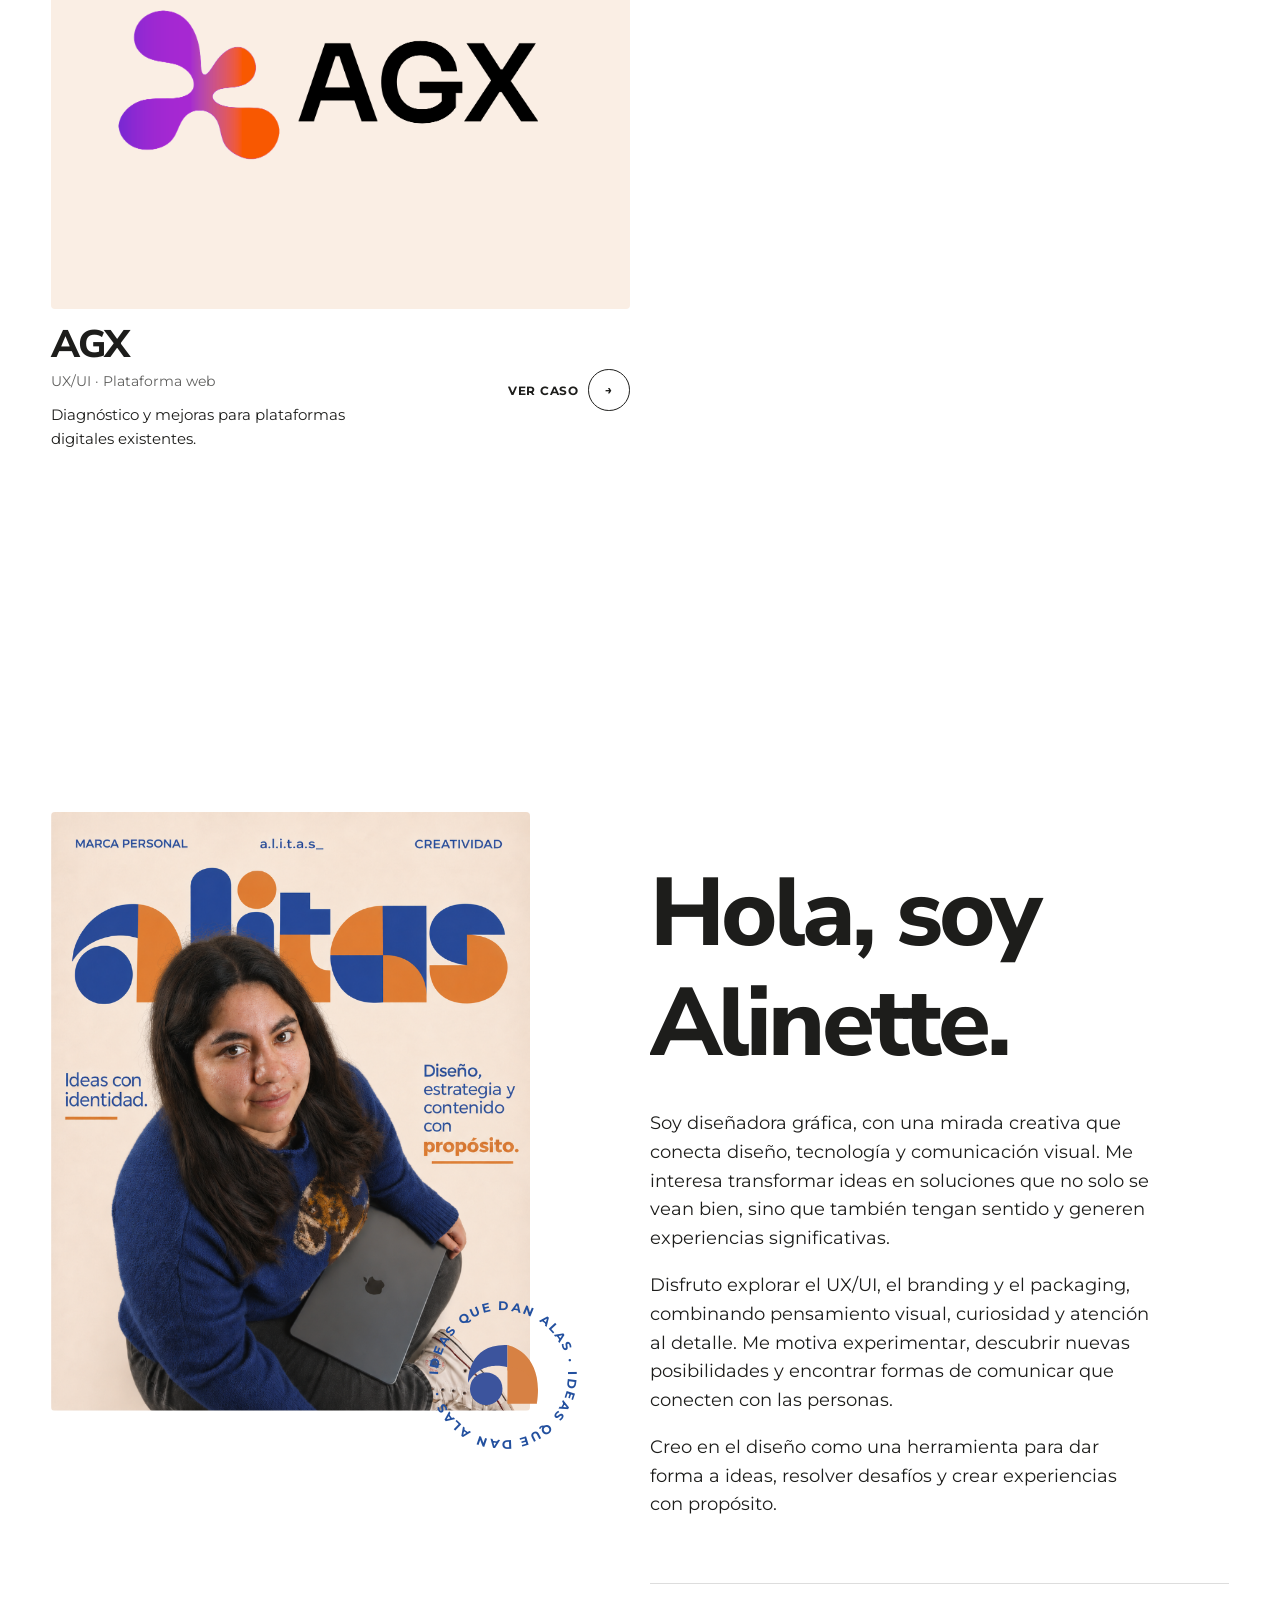
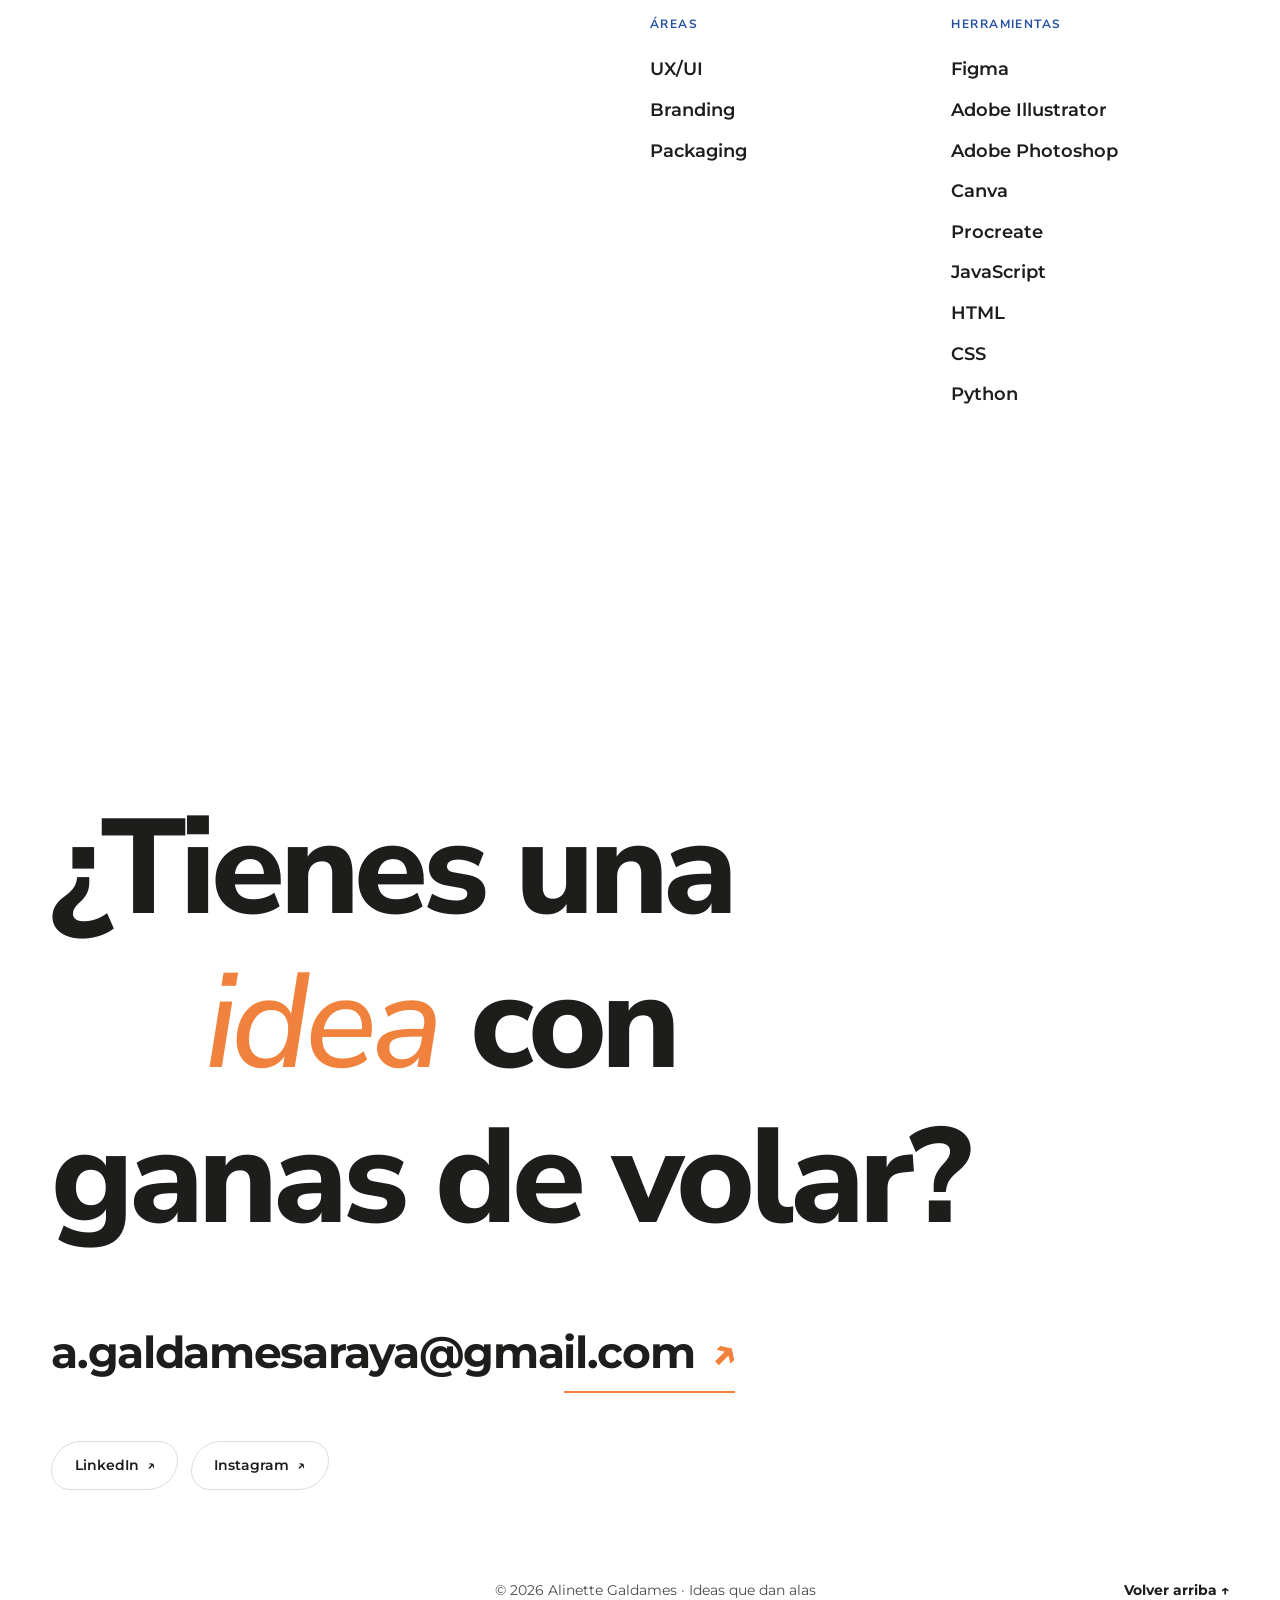
==== commit cb0b2167: "Save remaining portfolio updates" ====
--- a/index.html
+++ b/index.html
@@ -118,25 +118,20 @@
          ========================================================= -->
     <section class="hero" id="inicio" data-bg="white">
 
-      <div class="hero__meta">
-        <p class="hero__meta-item reveal-fade">ALITAS · Diseño + tecnología</p>
-        <p class="hero__meta-item reveal-fade">Estudiante de 4.º año · Diseño Gráfico · UNIACC</p>
-        <p class="hero__meta-item hero__meta-item--right reveal-fade">Santiago, Chile</p>
-      </div>
-
       <div class="hero__content">
         <h1 class="hero__title">
           <span class="line"><span>ALINETTE</span></span>
           <span class="line"><span><i class="hero__pill" aria-hidden="true"><b></b></i>GALDAMES</span></span>
         </h1>
         <p class="hero__role">Diseñadora multimedia</p>
-        <p class="hero__description">Diseño experiencias digitales, sistemas visuales e interfaces que conectan personas y tecnología.</p>
-        <ul class="hero__specialties" aria-label="Especialidades">
-          <li>UX/UI Design</li>
-          <li>Visual Identity</li>
-          <li>Interactive Design</li>
-          <li>Creative Technology</li>
-        </ul>
+        <p class="hero__location">
+          <svg viewBox="0 0 24 24" aria-hidden="true" focusable="false">
+            <path d="M20 10c0 5-8 12-8 12S4 15 4 10a8 8 0 1 1 16 0Z"></path>
+            <circle cx="12" cy="10" r="2.5"></circle>
+          </svg>
+          <span>Santiago, Chile</span>
+        </p>
+        <p class="hero__description">Diseño experiencias digitales e identidades visuales que conectan personas y tecnología.</p>
         <div class="hero__actions">
           <a class="hero__button hero__button--primary" href="#proyectos">Ver proyectos <span aria-hidden="true">↘</span></a>
           <a class="hero__button hero__button--secondary" href="#contacto">Contactarme <span aria-hidden="true">↗</span></a>
@@ -148,21 +143,23 @@
       </div>
 
       <figure class="hero__media">
-        <div class="hero-art" id="hero-art" tabindex="0" role="group" aria-label="Composición de herramientas creativas" aria-describedby="hero-art-help">
+        <div class="hero-art">
           <img class="hero-art__portrait" src="img/alinette-hero.png" alt="Alinette trabajando en su computador" width="1152" height="768">
-          <div class="hero-art__items" aria-hidden="true">
-            <span class="hero-art__item hero-art__item--ai"><span class="hero-art__file"><b>Ai</b><small>Illustrator</small></span></span>
-            <span class="hero-art__item hero-art__item--ps"><span class="hero-art__file"><b>Ps</b><small>Photoshop</small></span></span>
-            <span class="hero-art__item hero-art__item--id"><span class="hero-art__file"><b>Id</b><small>InDesign</small></span></span>
-            <span class="hero-art__item hero-art__item--figma"><span class="hero-art__file"><b>Fi</b><small>Figma</small></span></span>
-            <span class="hero-art__item hero-art__item--code"><span class="hero-art__file"><b>&lt;/&gt;</b><small>VS Code</small></span></span>
-            <span class="hero-art__item hero-art__item--chatgpt"><span class="hero-art__file"><b>✳</b><small>ChatGPT</small></span></span>
-            <span class="hero-art__item hero-art__item--claude"><span class="hero-art__file"><b>✦</b><small>Claude</small></span></span>
-            <span class="hero-art__item hero-art__item--github"><span class="hero-art__file"><b>GH</b><small>GitHub</small></span></span>
-            <span class="hero-art__item hero-art__item--copilot"><span class="hero-art__file"><b>✧</b><small>GitHub Copilot</small></span></span>
-          </div>
-        </div>
-        <figcaption class="hero-art__help" id="hero-art-help">Pasa el cursor, enfoca con el teclado o toca la composición para mover las herramientas.</figcaption>
+          <ul class="hero-art__labels" aria-label="Áreas de interés y herramientas">
+            <li class="hero-art__tag hero-art__tag--area hero-art__tag--blue hero-art__tag--ux">UX/UI</li>
+            <li class="hero-art__tag hero-art__tag--area hero-art__tag--orange hero-art__tag--branding">Branding</li>
+            <li class="hero-art__tag hero-art__tag--area hero-art__tag--beige hero-art__tag--packaging">Packaging</li>
+            <li class="hero-art__tag hero-art__tag--tool hero-art__tag--white hero-art__tag--figma">Figma</li>
+            <li class="hero-art__tag hero-art__tag--tool hero-art__tag--orange hero-art__tag--illustrator">Adobe Illustrator</li>
+            <li class="hero-art__tag hero-art__tag--tool hero-art__tag--blue hero-art__tag--photoshop">Adobe Photoshop</li>
+            <li class="hero-art__tag hero-art__tag--tool hero-art__tag--beige hero-art__tag--canva">Canva</li>
+            <li class="hero-art__tag hero-art__tag--tool hero-art__tag--white hero-art__tag--procreate">Procreate</li>
+            <li class="hero-art__tag hero-art__tag--tool hero-art__tag--orange hero-art__tag--javascript">JavaScript</li>
+            <li class="hero-art__tag hero-art__tag--tool hero-art__tag--blue hero-art__tag--html">HTML</li>
+            <li class="hero-art__tag hero-art__tag--tool hero-art__tag--beige hero-art__tag--css">CSS</li>
+            <li class="hero-art__tag hero-art__tag--tool hero-art__tag--white hero-art__tag--python">Python</li>
+          </ul>
+        </div>
       </figure>
 
     </section>
@@ -343,7 +340,7 @@
 
         <!-- Proyecto adicional existente — ALITAS editorial -->
         <article class="project" data-project-category="editorial">
-          <a href="alitas-editorial.html" class="project__link" aria-label="Ver proyecto ALITAS editorial">
+          <div class="project__preview">
             <figure class="project__media reveal-img">
               <img class="project-preview__image" src="assets/editorial/pages/pagina-01.jpg" alt="Portada del portafolio editorial ALITAS">
             </figure>
@@ -351,12 +348,9 @@
               <h3 class="project__name">ALITAS editorial</h3>
               <p class="project__cat">Editorial · Diseño editorial</p>
               <p class="project__desc">Un recorrido por mi portafolio editorial, página por página.</p>
-              <span class="project__cta" aria-hidden="true">
-                <span class="project__cta-text" data-hover="Entrar al caso">Ver caso</span>
-                <span class="project__cta-arrow">→</span>
-              </span>
-            </div>
-          </a>
+              <span class="project__status">Próximamente</span>
+            </div>
+          </div>
         </article>
 
         <!-- Proyecto AGX -->
@@ -368,7 +362,7 @@
             <div class="project__info">
               <h3 class="project__name">AGX</h3>
               <p class="project__cat">UX/UI · Plataforma web</p>
-              <p class="project__desc">Colaboradores: Alinette Galdames y Jairo Álvarez.</p>
+              <p class="project__desc">Diagnóstico y mejoras para plataformas digitales existentes.</p>
               <span class="project__cta" aria-hidden="true">
                 <span class="project__cta-text" data-hover="Entrar al caso">Ver caso</span>
                 <span class="project__cta-arrow">→</span>
--- a/css/styles.css
+++ b/css/styles.css
@@ -27,7 +27,7 @@
   /* Paleta ALITAS */
   --azul:    #23509F;
   --naranjo: #F0823D;
-  --naranjo-contraste: #B74F18;
+  --naranjo-contraste: #F0823D;
   --beige:   #F7E4D3;
   --negro:   #1D1D1B;
   --blanco:  #FFFFFF;
@@ -567,28 +567,16 @@
 .hero {
   position: relative;
   min-height: 100vh; min-height: 100svh;
-  padding: 7rem var(--gutter) 3rem;
+  padding: 8rem var(--gutter) 3rem;
   display: grid;
   grid-template-columns: repeat(12, 1fr);
   column-gap: 1.25rem;
-  grid-template-rows: auto 1fr;
-  row-gap: 1.5rem;
+  grid-template-rows: 1fr;
   align-items: center;
 }
 
-.hero__meta {
-  grid-column: 1 / -1;
-  display: grid; grid-template-columns: repeat(12, 1fr); column-gap: 1.25rem;
-  padding-bottom: 1rem;
-  border-bottom: 1px solid var(--line-color);
-  font-family: var(--font-title); font-size: .8rem; font-weight: 600; line-height: 1.4;
-}
-.hero__meta-item:nth-child(1) { grid-column: 1 / 4; color: var(--azul); letter-spacing: .12em; }
-.hero__meta-item:nth-child(2) { grid-column: 5 / 10; }
-.hero__meta-item--right       { grid-column: 10 / 13; text-align: right; }
-
 .hero__content {
-  grid-column: 1 / 7; grid-row: 2;
+  grid-column: 1 / 7; grid-row: 1;
   position: relative; z-index: 3;
   align-self: center; padding: 1rem 0 2rem;
 }
@@ -596,7 +584,7 @@
   margin: 0 0 1.5rem;
   font-size: clamp(3.1rem, 7.3vw, 8.5rem);
   font-weight: 800;
-  letter-spacing: -0.065em;
+  letter-spacing: -0.025em;
   line-height: .82;
   pointer-events: none;
 }
@@ -618,117 +606,124 @@
 }
 
 .hero__role {
-  margin: 0 0 .85rem;
+  margin: 0 0 .35rem;
   color: var(--azul);
   font-family: var(--font-title); font-size: clamp(.85rem, 1.35vw, 1.15rem);
   font-weight: 800; letter-spacing: .14em; text-transform: uppercase;
 }
+.hero__location {
+  display: flex; align-items: center; gap: .45rem;
+  margin: 0 0 .85rem;
+  color: rgba(29, 29, 27, .78);
+  font-size: .9rem; font-weight: 600; line-height: 1.3;
+}
+.hero__location svg {
+  flex: none; width: .95rem; height: .95rem;
+  fill: none; stroke: var(--azul); stroke-linecap: round; stroke-linejoin: round; stroke-width: 1.8;
+}
 .hero__description {
   max-width: 34rem; margin: 0;
   font-size: clamp(1rem, 1.45vw, 1.2rem); line-height: 1.55;
 }
-.hero__specialties {
-  display: flex; flex-wrap: wrap; gap: .55rem;
-  margin: 1.5rem 0 1.75rem; padding: 0; list-style: none;
-}
-.hero__specialties li {
-  padding: .48rem .75rem; border: 1px solid var(--line-color); border-radius: var(--radius-organic);
-  font-family: var(--font-title); font-size: .72rem; font-weight: 700;
-}
-.hero__actions { display: flex; flex-wrap: wrap; gap: .7rem; }
+.hero__actions { display: flex; flex-wrap: wrap; gap: .7rem; margin-top: 1.55rem; }
 .hero__button {
   display: inline-flex; min-height: 3.1rem; align-items: center; justify-content: center;
   gap: .75rem; padding: .75rem 1.2rem; border: 1.5px solid var(--azul); border-radius: var(--radius-organic);
   font-family: var(--font-title); font-size: .85rem; font-weight: 700;
-  transition: background-color .3s, color .3s, border-color .3s, transform .3s var(--ease-out);
-}
-.hero__button:hover, .hero__button:focus-visible { background: var(--naranjo-contraste); border-color: var(--naranjo-contraste); color: var(--blanco); transform: translateY(-2px); }
+  transition: background-color .3s, color .3s, border-color .3s, transform .3s var(--ease-out), box-shadow .3s;
+}
+.hero__button:hover, .hero__button:focus-visible {
+  background: var(--naranjo-contraste); border-color: var(--naranjo-contraste); color: var(--blanco);
+  box-shadow: 0 .45rem 1rem rgba(29, 29, 27, .12); transform: translateY(-2px);
+}
+.hero__button:active { transform: translateY(0) scale(.98); }
 .hero__button--primary { background: var(--azul); color: var(--blanco); }
 .hero__button--secondary { color: var(--azul); }
 .hero__claim {
-  position: static; display: flex; align-items: center; gap: .65rem;
-  margin-top: 2rem; pointer-events: none;
-}
-.hero__claim .iso-img { width: clamp(2.6rem, 3.8vw, 3.5rem); height: auto; }
+  position: static; display: flex; align-items: center; gap: .95rem;
+  margin-top: 2.2rem; pointer-events: none;
+}
+.hero__claim .iso-img { width: clamp(4rem, 5.2vw, 5rem); height: auto; }
 .hero__claim-text {
-  font-family: var(--font-title); font-size: clamp(1.15rem, 1.6vw, 1.5rem); font-weight: 800;
+  font-family: var(--font-title); font-size: clamp(1.45rem, 2vw, 1.85rem); font-weight: 800;
   letter-spacing: -.02em;
 }
 .hero__claim-text em { color: var(--azul); font-style: normal; }
 
 .hero__media {
-  grid-column: 7 / -1; grid-row: 2;
+  grid-column: 7 / -1; grid-row: 1;
   min-width: 0;
   width: 100%; margin: 0;
 }
 .hero-art {
   position: relative;
-  aspect-ratio: 1.12;
+  aspect-ratio: 1.08;
   isolation: isolate;
-  touch-action: pan-y;
-}
+  overflow: hidden;
+}
+.hero-art::before {
+  content: "";
+  position: absolute; z-index: 0;
+  inset: 6% 10% 12%;
+  border-radius: 50%;
+  background: var(--beige);
+  animation: hero-arch-drift 9s ease-in-out infinite;
+}
+.hero-art::after {
+  content: "";
+  position: absolute; z-index: 0;
+  left: 5%; right: 5%; bottom: 2%;
+  height: 10%;
+  border-radius: 1.25rem 3rem .75rem 2rem;
+  background: var(--azul);
+  box-shadow: 0 .65rem 1.1rem rgba(35, 80, 159, .16);
+}
+.hero-art__labels {
+  position: absolute; z-index: 3; inset: 0;
+  margin: 0; padding: 0; list-style: none; pointer-events: none;
+}
+.hero-art__tag {
+  position: absolute;
+  display: inline-flex; align-items: center; justify-content: center;
+  padding: .48rem .78rem;
+  border: 1px solid rgba(29, 29, 27, .08);
+  border-radius: 1rem 1rem 1rem .35rem;
+  box-shadow: 0 .25rem .75rem rgba(29, 29, 27, .12);
+  font-family: var(--font-title); font-weight: 700; line-height: 1;
+  white-space: nowrap;
+}
+.hero-art__tag--area { font-size: .78rem; }
+.hero-art__tag--tool { padding: .4rem .64rem; font-size: .66rem; }
+.hero-art__tag--blue { background: var(--azul); color: var(--blanco); }
+.hero-art__tag--orange { background: var(--naranjo); color: var(--blanco); font-weight: 800; }
+.hero-art__tag--beige { background: var(--beige); color: var(--negro); }
+.hero-art__tag--white { background: var(--blanco); color: var(--azul); }
+.hero-art__tag--ux { top: 8%; left: 5%; transform: rotate(-6deg); }
+.hero-art__tag--branding { top: 4%; left: 39%; transform: rotate(3deg); }
+.hero-art__tag--packaging { top: 20%; right: 2%; transform: rotate(-4deg); }
+.hero-art__tag--figma { top: 28%; right: 1%; transform: rotate(-3deg); }
+.hero-art__tag--illustrator { top: 34.75%; right: 0; transform: rotate(2deg); }
+.hero-art__tag--photoshop { top: 41.5%; right: 1%; transform: rotate(-2deg); }
+.hero-art__tag--canva { top: 48.25%; right: 0; transform: rotate(3deg); }
+.hero-art__tag--procreate { top: 55%; right: 1%; transform: rotate(-2deg); }
+.hero-art__tag--javascript { top: 61.75%; right: 0; transform: rotate(2deg); }
+.hero-art__tag--html { top: 68.5%; right: 1%; transform: rotate(-3deg); }
+.hero-art__tag--css { top: 75.25%; right: 0; transform: rotate(2deg); }
+.hero-art__tag--python { top: 82%; right: 1%; transform: rotate(-2deg); }
 .hero-art__portrait {
-  position: absolute; z-index: 1;
-  left: 0; bottom: 0; width: 54%; height: 100%;
-  object-fit: contain; object-position: left bottom;
-}
-.hero-art__items { position: absolute; inset: 0; z-index: 2; pointer-events: none; }
-.hero-art__item {
-  position: absolute;
-  left: var(--x); top: var(--y);
-  width: 14%;
-  transform: translate(0, 0) rotate(0);
-  transition: transform .75s var(--ease-out);
-}
-.hero-art__file {
-  position: relative;
-  display: flex; flex-direction: column; align-items: center; justify-content: center; gap: .4rem;
-  min-height: clamp(4rem, 9vw, 7.5rem); padding: .7rem .35rem;
-  border: 1px solid rgba(60,84,157,.18); border-radius: .65rem;
-  background: #fff; color: #3c549d; text-align: center;
-  box-shadow: 0 .35rem 1rem rgba(29,29,27,.1);
-  font-family: var(--font-body);
-  animation: hero-art-float var(--duration, 5s) ease-in-out infinite;
-  animation-delay: var(--delay, 0s);
-}
-.hero-art__item:nth-child(-n+3) .hero-art__file,
-.hero-art__item:nth-child(n+8) .hero-art__file {
-  background: #3c549d; color: #fff; border-color: transparent;
-}
-.hero-art__item:nth-child(2) .hero-art__file,
-.hero-art__item:nth-child(9) .hero-art__file { background: #d78143; }
-.hero-art__item:nth-child(-n+3) .hero-art__file::before,
-.hero-art__item:nth-child(n+8) .hero-art__file::before {
-  content: ""; position: absolute; left: .45rem; top: -.25rem;
-  width: 40%; height: .35rem; border-radius: .25rem .25rem 0 0;
-  background: inherit;
-}
-.hero-art__file b {
-  display: grid; place-items: center;
-  width: clamp(2rem, 3.5vw, 3rem); height: clamp(2rem, 3.5vw, 3rem); border-radius: .35rem;
-  background: #3c549d; color: #fff;
-  font-size: clamp(.85rem, 1.5vw, 1.25rem); line-height: 1;
-}
-.hero-art__item:nth-child(even) b { background: #d78143; }
-.hero-art__file small { font-size: clamp(.55rem, 1vw, .8rem); font-weight: 700; line-height: 1.15; }
-.hero-art__item--ai      { --x: 52%; --y: 8%;  --dx: -12%; --dy: -12%; --rotate: -7deg; --duration: 4.7s; }
-.hero-art__item--ps      { --x: 68%; --y: 8%;  --dx: 3%;   --dy: -18%; --rotate: 5deg;  --duration: 5.3s; --delay: -.7s; }
-.hero-art__item--id      { --x: 84%; --y: 8%;  --dx: 10%;  --dy: -10%; --rotate: 8deg;  --duration: 4.4s; --delay: -1s; }
-.hero-art__item--figma   { --x: 52%; --y: 39%; --dx: -15%; --dy: 0%;   --rotate: -6deg; --duration: 5.7s; --delay: -2s; }
-.hero-art__item--code    { --x: 68%; --y: 39%; --dx: 2%;   --dy: 8%;   --rotate: 6deg;  --duration: 5.1s; --delay: -.9s; }
-.hero-art__item--chatgpt { --x: 84%; --y: 39%; --dx: 10%;  --dy: -3%;  --rotate: -5deg; --duration: 5.9s; --delay: -1.5s; }
-.hero-art__item--claude  { --x: 52%; --y: 70%; --dx: -12%; --dy: 12%;  --rotate: 7deg;  --duration: 5.2s; --delay: -2.2s; }
-.hero-art__item--github  { --x: 68%; --y: 70%; --dx: 0%;   --dy: 16%;  --rotate: -8deg; --duration: 4.9s; --delay: -1.2s; }
-.hero-art__item--copilot { --x: 84%; --y: 70%; --dx: 10%;  --dy: 12%;  --rotate: 6deg;  --duration: 5.5s; --delay: -2.5s; }
-.hero-art.is-scattered .hero-art__item,
-.hero-art:focus-visible .hero-art__item { transform: translate(var(--dx), var(--dy)) rotate(var(--rotate)); }
-@media (hover: hover) {
-  .hero-art:hover .hero-art__item { transform: translate(var(--dx), var(--dy)) rotate(var(--rotate)); }
-}
-@keyframes hero-art-float { 50% { transform: translateY(-.45rem); } }
-.hero-art__help {
-  position: absolute; width: 1px; height: 1px; padding: 0; margin: -1px;
-  overflow: hidden; clip-path: inset(50%); white-space: nowrap; border: 0;
+  position: absolute; z-index: 2;
+  inset: 0;
+  width: 100%; height: 100%;
+  object-fit: contain; object-position: center bottom;
+  filter: drop-shadow(0 .8rem 1rem rgba(29, 29, 27, .14));
+  animation: hero-portrait-enter .95s var(--ease-out) .1s both;
+}
+@keyframes hero-arch-drift {
+  50% { transform: translateY(-.6%); }
+}
+@keyframes hero-portrait-enter {
+  from { opacity: 0; transform: translate3d(0, 3%, 0) scale(.985); }
+  to { opacity: 1; transform: none; }
 }
 
 /* ==========================================================================
@@ -820,6 +815,18 @@
 .work__filter:hover,
 .work__filter:focus-visible { border-color: var(--azul); background: var(--azul); color: var(--blanco); transform: translateY(-2px); }
 .work__filter.is-active { border-color: var(--azul); background: var(--azul); color: var(--blanco); }
+/* Los controles azules pasan a naranjo al interactuar; texto blanco y con peso. */
+.work__filter:hover,
+.work__filter:focus-visible { border-color: var(--naranjo); background: var(--naranjo); color: var(--blanco); font-weight: 800; }
+.nav__cta:hover, .nav__cta:focus-visible,
+.nav__toggle:hover, .nav__toggle:focus-visible,
+.contact-modal__close:hover, .contact-modal__close:focus-visible,
+.contact-form__submit:hover, .contact-form__submit:focus-visible,
+.hero__button:hover, .hero__button:focus-visible,
+.mobile-menu__contact:hover, .mobile-menu__contact:focus-visible,
+.contact__links a:hover, .contact__links a:focus-visible {
+  background: var(--naranjo); border-color: var(--naranjo); color: var(--blanco); font-weight: 800;
+}
 .project[hidden] { display: none; }
 
 .work__grid {
@@ -1070,7 +1077,6 @@
 @media (max-width: 1024px) {
   .badge { right: -1.5rem; }
   .hero__title { font-size: clamp(2.8rem, 6.5vw, 6rem); }
-  .hero__meta { font-size: .72rem; }
 }
 
 /* --- Celular (hasta 760px) --- */
@@ -1079,36 +1085,37 @@
   .nav__toggle { display: block; }
 
   .hero {
-    min-height: auto; padding-top: 6rem;
-    grid-template-columns: 1fr; grid-template-rows: auto auto auto;
+    min-height: auto; padding-top: 7.5rem;
+    grid-template-columns: 1fr; grid-template-rows: auto auto;
     row-gap: 1.5rem;
   }
-  .hero__meta { grid-column: 1; grid-row: 1; grid-template-columns: 1fr auto; row-gap: .55rem; font-size: .68rem; }
-  .hero__meta-item:nth-child(1) { grid-column: 1; }
-  .hero__meta-item:nth-child(2) { grid-column: 1 / -1; grid-row: 2; }
-  .hero__meta-item--right { grid-column: 2; grid-row: 1; }
-  .hero__content { grid-column: 1; grid-row: 2; padding: .5rem 0 0; }
+  .hero__content { grid-column: 1; grid-row: 1; padding: .5rem 0 0; }
   .hero__title { margin-bottom: 1.15rem; font-size: clamp(2.2rem, 11.5vw, 5rem); }
   .hero__pill { width: .58em; height: .38em; }
   .hero__role { font-size: .82rem; }
   .hero__description { max-width: 38rem; font-size: 1rem; }
-  .hero__specialties { gap: .45rem; margin: 1.15rem 0 1.35rem; }
-  .hero__specialties li { padding: .42rem .65rem; font-size: .67rem; }
+  .hero__actions { margin-top: 1.25rem; }
   .hero__button { min-height: 2.9rem; padding: .65rem 1rem; font-size: .8rem; }
-  .hero__claim { margin-top: 1.5rem; }
-  .hero__media { grid-column: 1; grid-row: 3; margin-top: .25rem; }
-  .hero-art { aspect-ratio: .92; }
-  .hero-art__portrait { width: 100%; height: 37%; object-position: center bottom; bottom: auto; top: 0; }
-  .hero-art__item { width: 28%; }
-  .hero-art__file { min-height: clamp(3.5rem, 17vw, 5rem); gap: .2rem; padding: .3rem .2rem; }
-  .hero-art__file b { width: 1.6rem; height: 1.6rem; font-size: .7rem; }
-  .hero-art__file small { font-size: clamp(.53rem, 2vw, .7rem); }
-  .hero-art__item--ai, .hero-art__item--figma, .hero-art__item--claude { --x: 4%; }
-  .hero-art__item--ps, .hero-art__item--code, .hero-art__item--github { --x: 36%; }
-  .hero-art__item--id, .hero-art__item--chatgpt, .hero-art__item--copilot { --x: 68%; }
-  .hero-art__item--ai, .hero-art__item--ps, .hero-art__item--id { --y: 51%; }
-  .hero-art__item--figma, .hero-art__item--code, .hero-art__item--chatgpt { --y: 67%; }
-  .hero-art__item--claude, .hero-art__item--github, .hero-art__item--copilot { --y: 83%; }
+  .hero__claim { margin-top: 1.5rem; gap: .75rem; }
+  .hero__claim .iso-img { width: 3.75rem; }
+  .hero__claim-text { font-size: 1.25rem; }
+  .hero__media { grid-column: 1; grid-row: 2; margin-top: .25rem; }
+  .hero-art { width: min(100%, 32rem); margin-inline: auto; aspect-ratio: 1.08; }
+  .hero-art__tag { padding: .34rem .56rem; }
+  .hero-art__tag--area { font-size: .63rem; }
+  .hero-art__tag--tool { padding: .27rem .42rem; font-size: .52rem; }
+  .hero-art__tag--ux { top: 7%; left: 3%; }
+  .hero-art__tag--branding { top: 3%; left: 39%; }
+  .hero-art__tag--packaging { top: 20%; right: 1%; }
+  .hero-art__tag--figma { top: 28%; right: 0; }
+  .hero-art__tag--illustrator { top: 34.75%; right: 0; }
+  .hero-art__tag--photoshop { top: 41.5%; right: 0; }
+  .hero-art__tag--canva { top: 48.25%; right: 0; }
+  .hero-art__tag--procreate { top: 55%; right: 0; }
+  .hero-art__tag--javascript { top: 61.75%; right: 0; }
+  .hero-art__tag--html { top: 68.5%; right: 0; }
+  .hero-art__tag--css { top: 75.25%; right: 0; }
+  .hero-art__tag--python { top: 82%; right: 0; }
   .statement__label { grid-column: 1 / -1; margin-bottom: 1.5rem; }
   .statement__text  { grid-column: 1 / -1; }
 
@@ -1162,7 +1169,6 @@
   .js .intro { display: none; }
   .statement__text mark { background-size: 100% 0.18em; animation: none; }
   .marquee__track { animation: none; }
-  .hero-art__file { animation: none; }
 }
 
 
@@ -1186,7 +1192,7 @@
 
 
 /* ---------- 15.1 Tema naranjo + transición entre páginas ---------- */
-body[data-theme="orange"] { --bg: var(--naranjo); --fg: var(--negro); --accent: var(--azul); --line-color: rgba(29,29,27,.2); }
+body[data-theme="orange"] { --bg: var(--naranjo); --fg: var(--blanco); --accent: var(--azul); --line-color: rgba(255,255,255,.35); }
 
 /* Cortina azul que cubre la pantalla al cambiar de página (la activa el JS) */
 body::after {
@@ -1749,7 +1755,7 @@
 .statement__label, .about__label, .contact__label,
 .logo-slot, .iso-slot, .ph__label, .nav__link, .nav__cta,
 .mobile-menu__contact, .mobile-menu__foot, .contact-modal__eyebrow,
-.contact-form__field, .contact-form__submit, .hero__meta, .project__cta,
+.contact-form__field, .contact-form__submit, .project__cta,
 .badge__ring text, .contact__mail, .contact__links a, .footer__top,
 .case-back, .case-tags li, .case-facts dt, .case-block__label,
 .case-next__media--placeholder, .case-next__cta, .case-next__home,
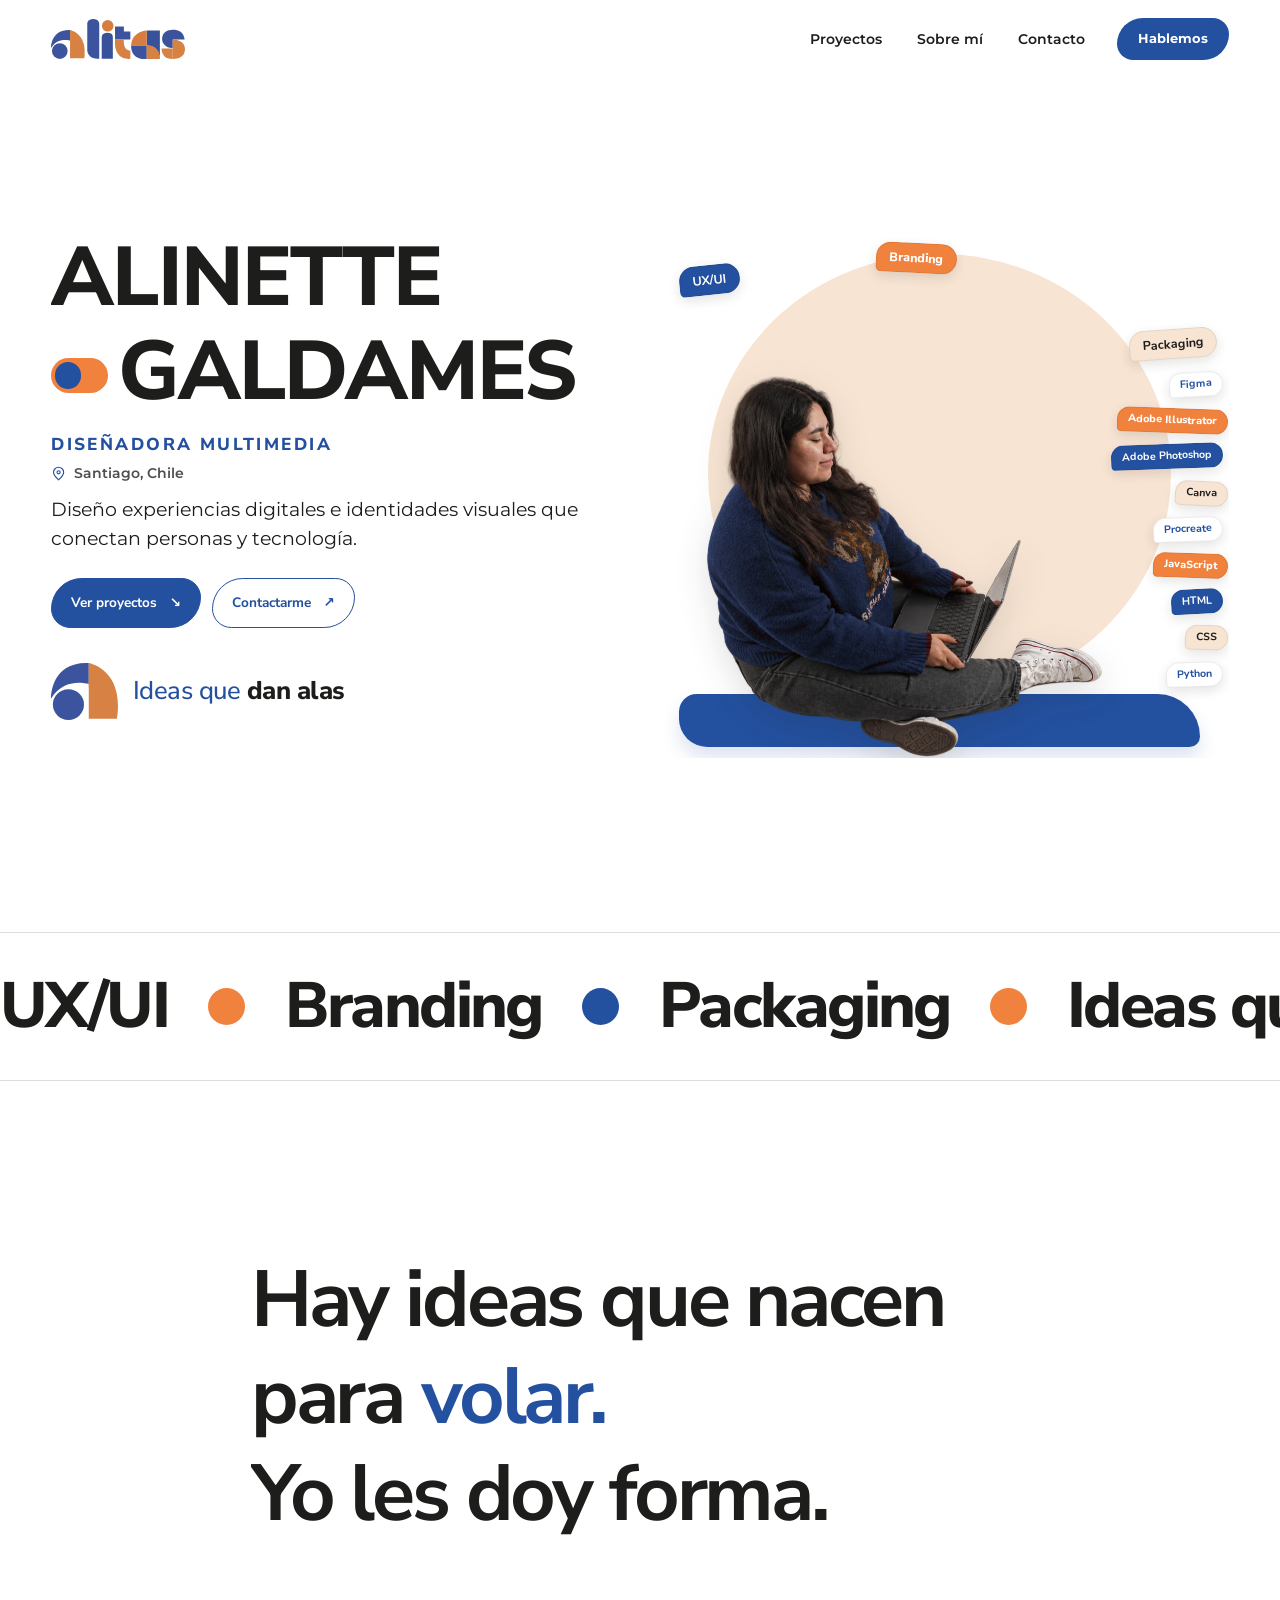
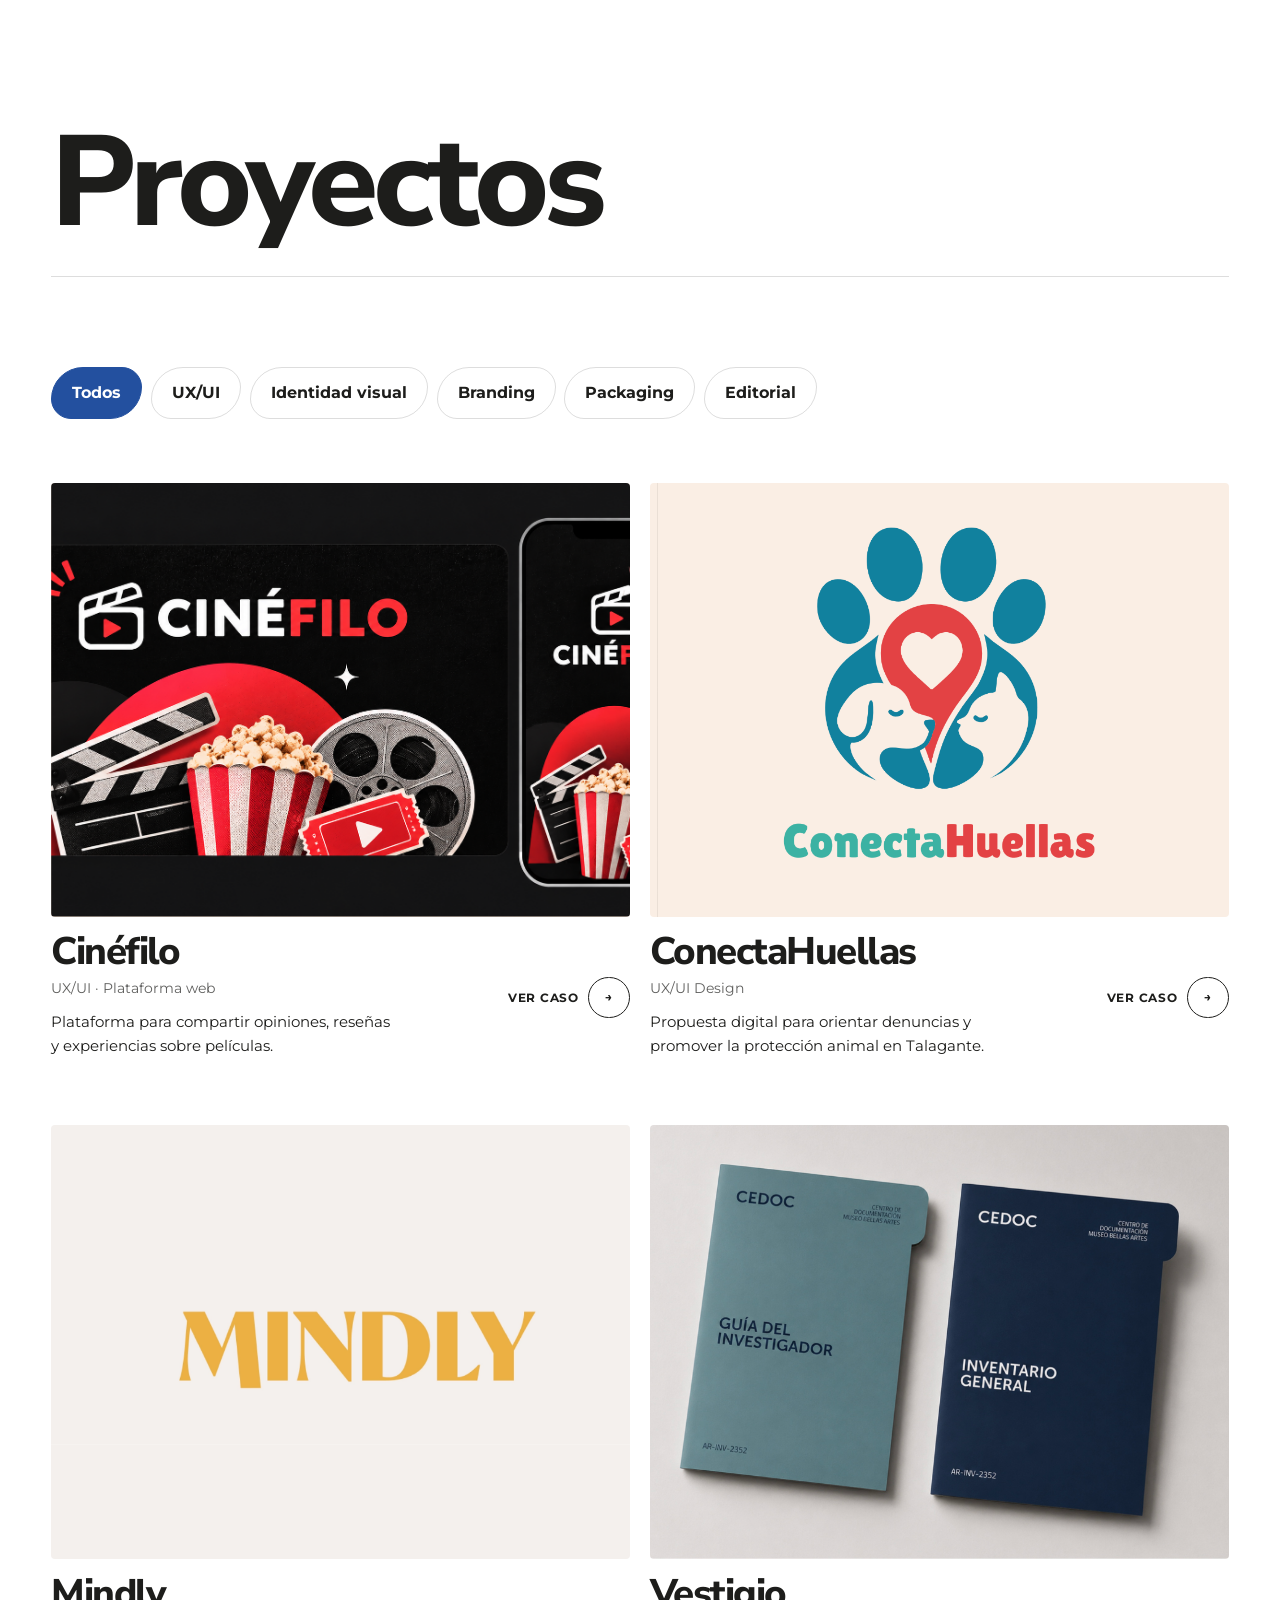
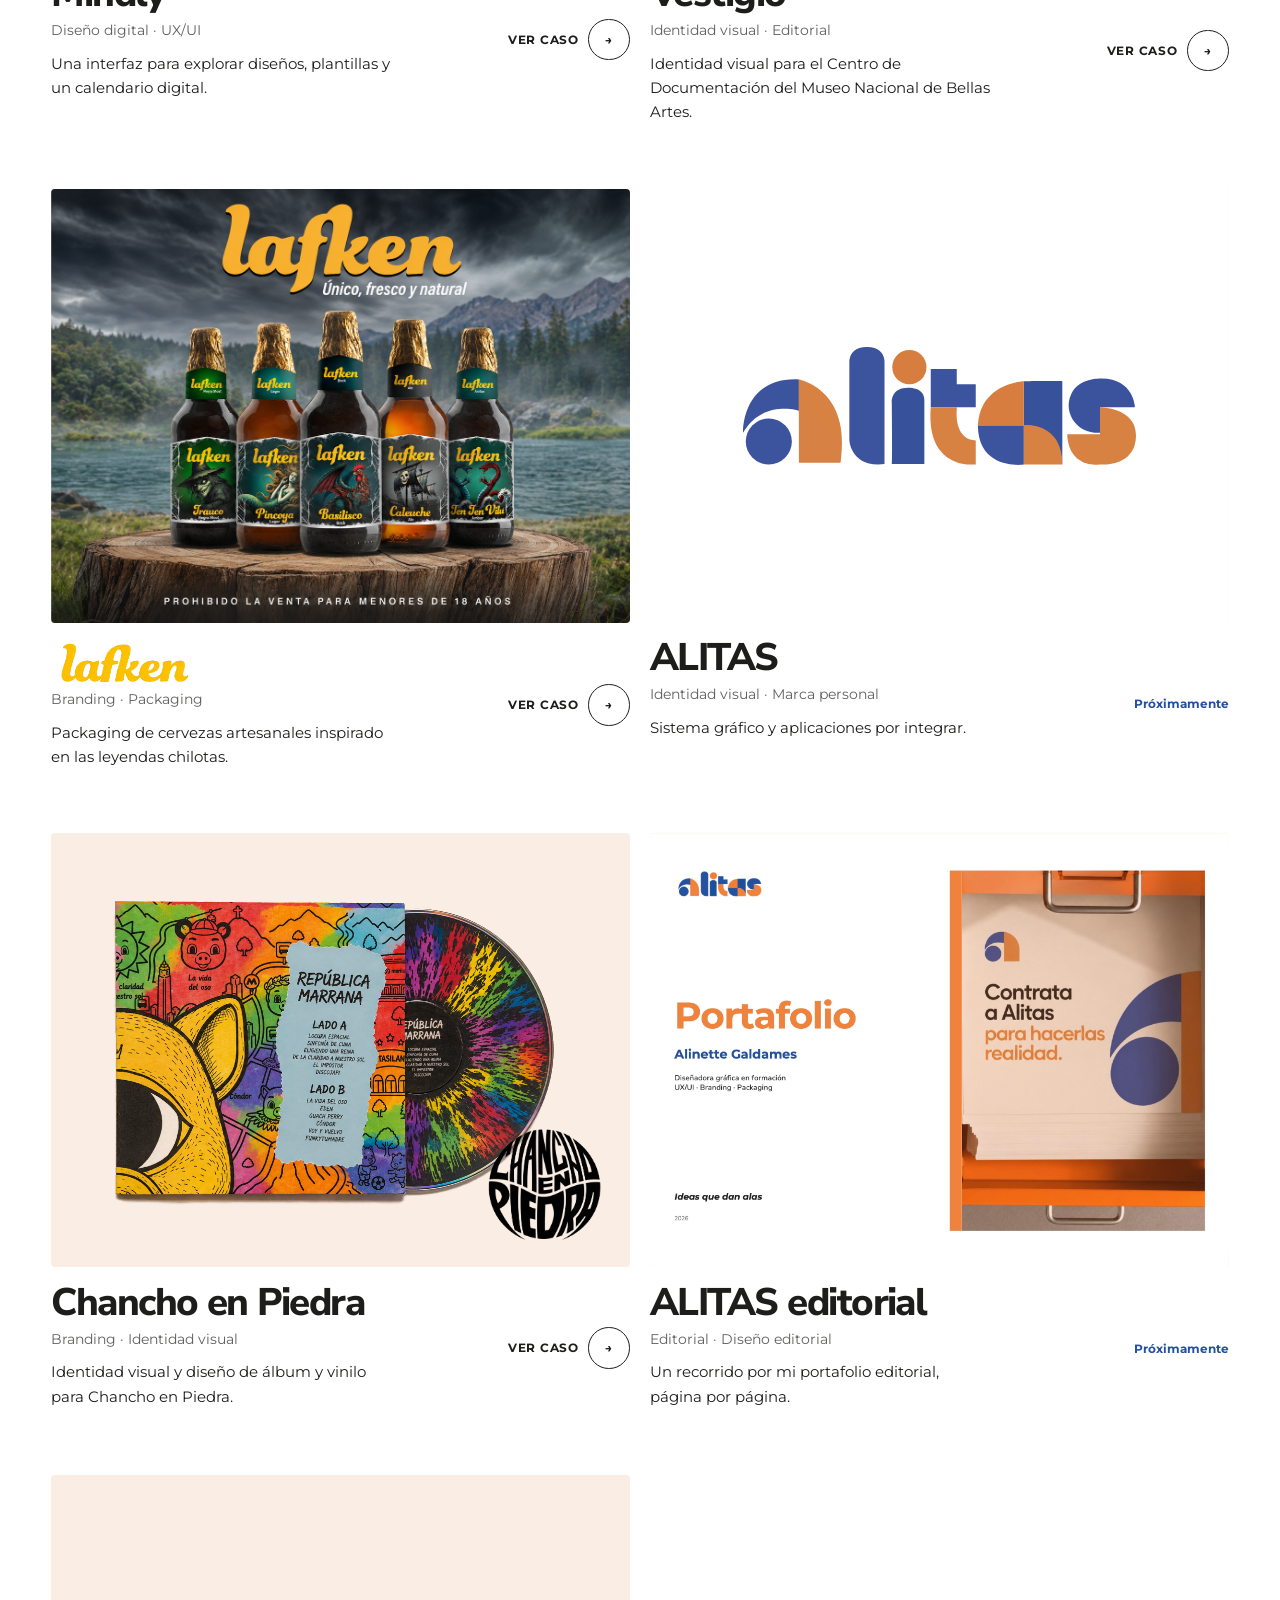
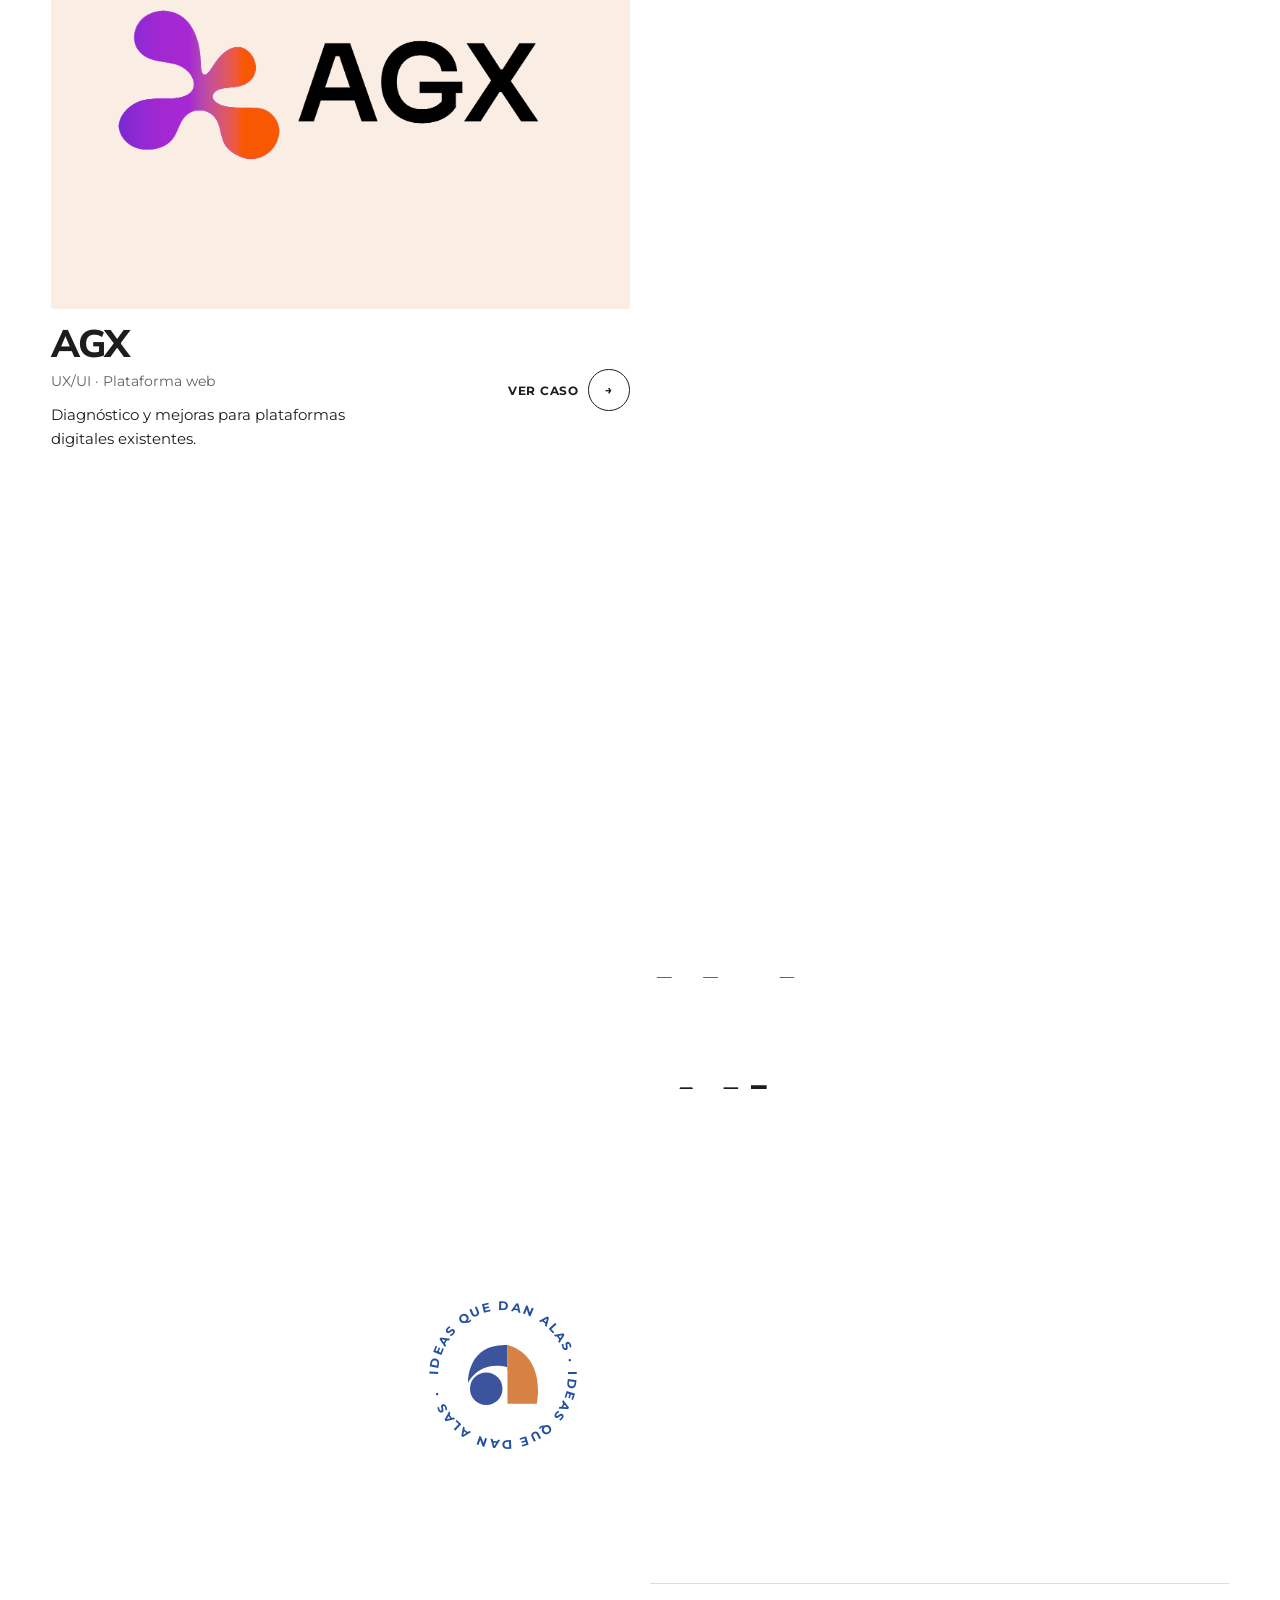
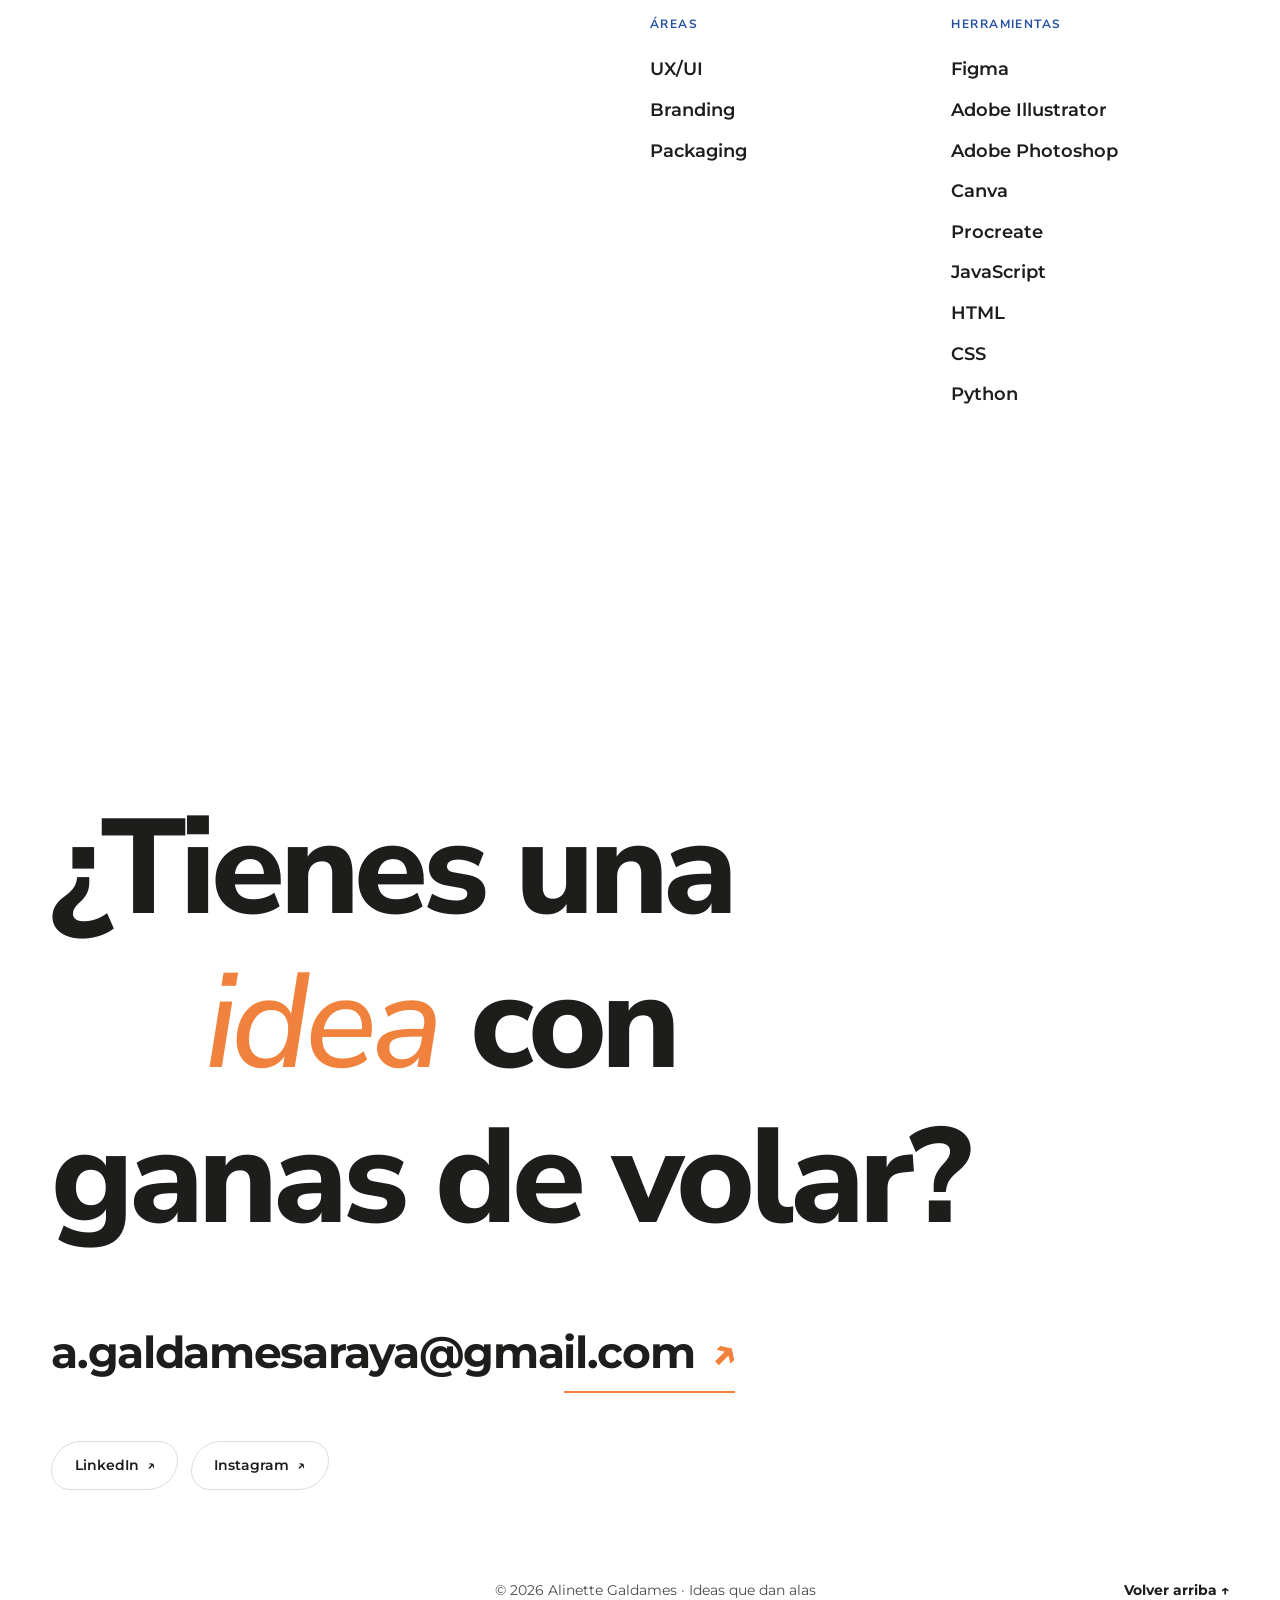
==== commit d98d94a6: "Refresh cached portfolio styles" ====
--- a/index.html
+++ b/index.html
@@ -14,7 +14,7 @@
   <link href="https://fonts.googleapis.com/css2?family=Montserrat:wght@400;500;600;700;800;900&family=Nunito+Sans:ital,wght@0,300;0,400;0,600;0,700;0,800;0,900;1,400&display=swap" rel="stylesheet">
 
   <!-- Estilos -->
-  <link rel="stylesheet" href="css/styles.css">
+  <link rel="stylesheet" href="css/styles.css?v=20261122b">
 
   <!-- Esta línea avisa al CSS que JavaScript está activo (así las animaciones
        solo esconden contenido si de verdad se van a ejecutar). No la borres. -->
--- a/css/styles.css
+++ b/css/styles.css
@@ -582,7 +582,7 @@
 }
 .hero__title {
   margin: 0 0 1.5rem;
-  font-size: clamp(3.1rem, 7.3vw, 8.5rem);
+  font-size: clamp(3.1rem, 6.5vw, 8.5rem);
   font-weight: 800;
   letter-spacing: -0.025em;
   line-height: .82;
@@ -1090,7 +1090,7 @@
     row-gap: 1.5rem;
   }
   .hero__content { grid-column: 1; grid-row: 1; padding: .5rem 0 0; }
-  .hero__title { margin-bottom: 1.15rem; font-size: clamp(2.2rem, 11.5vw, 5rem); }
+  .hero__title { margin-bottom: 1.15rem; font-size: clamp(2rem, 9vw, 4.5rem); }
   .hero__pill { width: .58em; height: .38em; }
   .hero__role { font-size: .82rem; }
   .hero__description { max-width: 38rem; font-size: 1rem; }
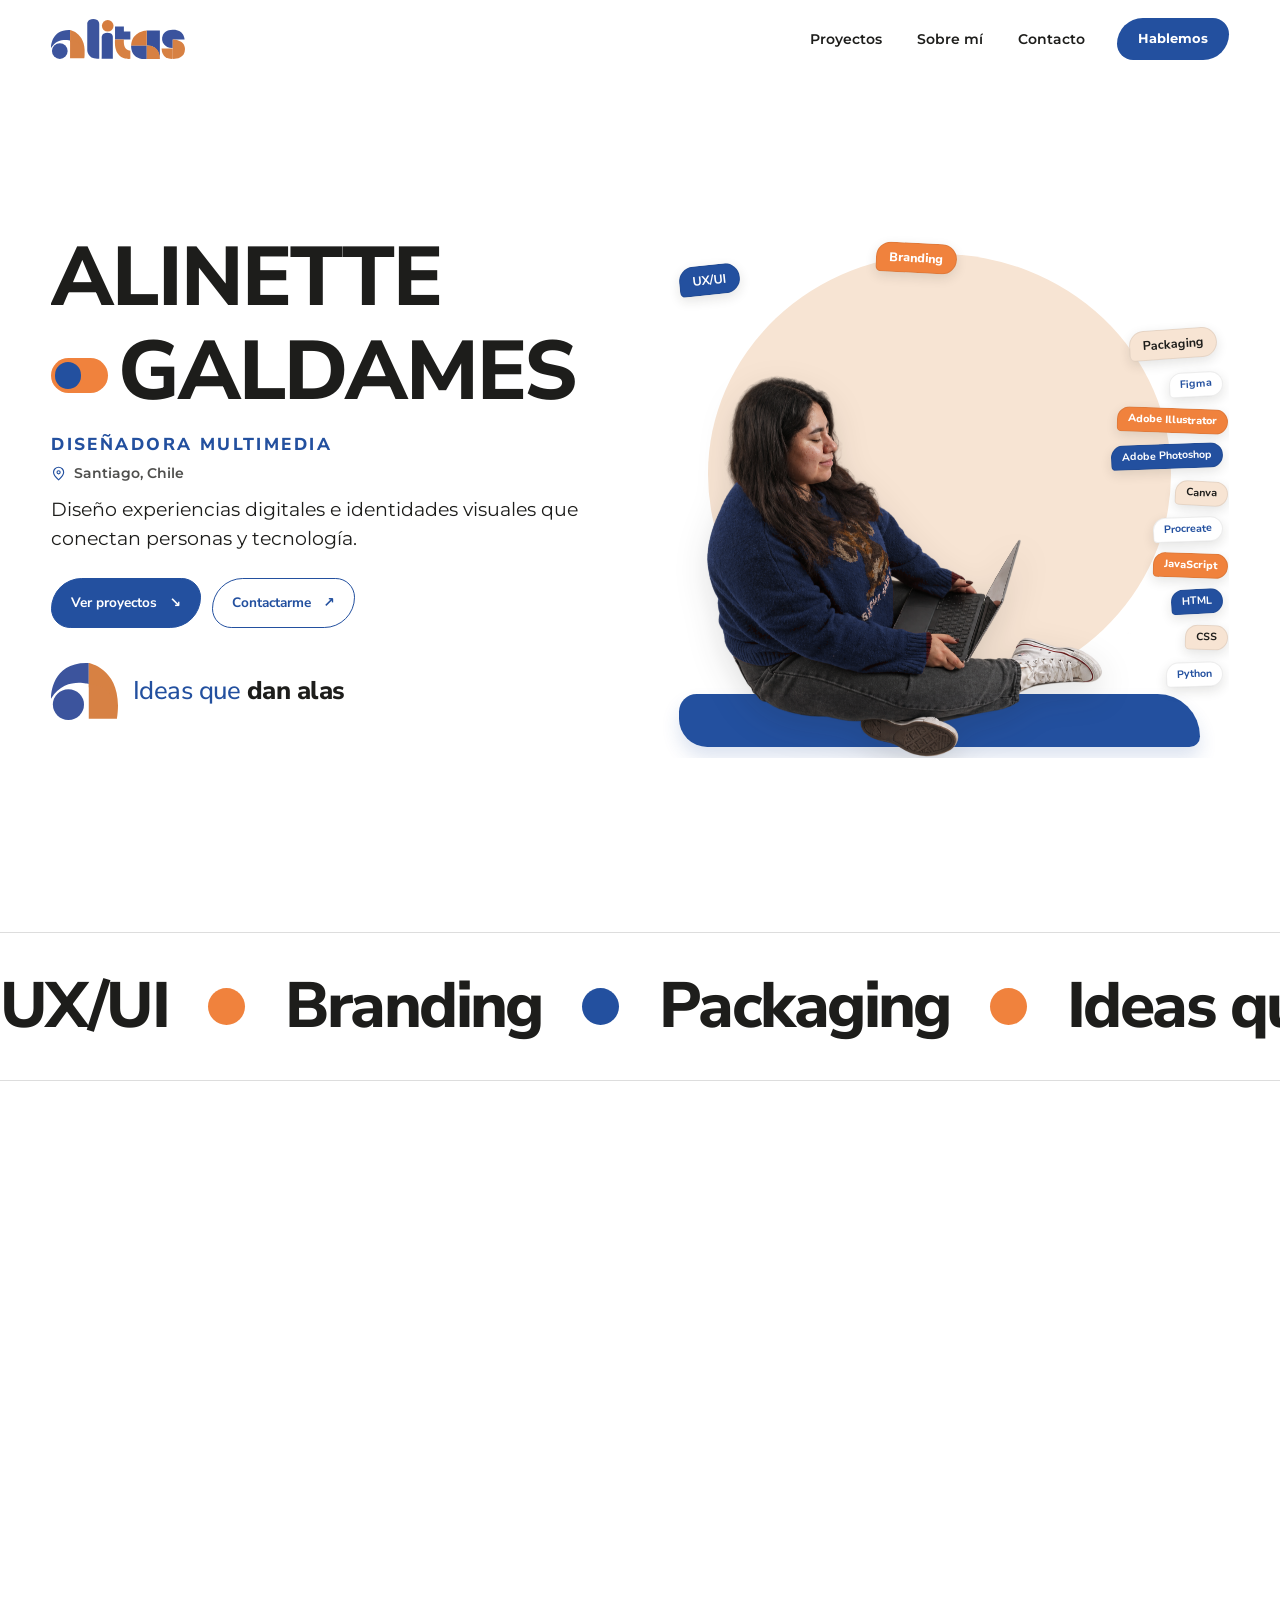
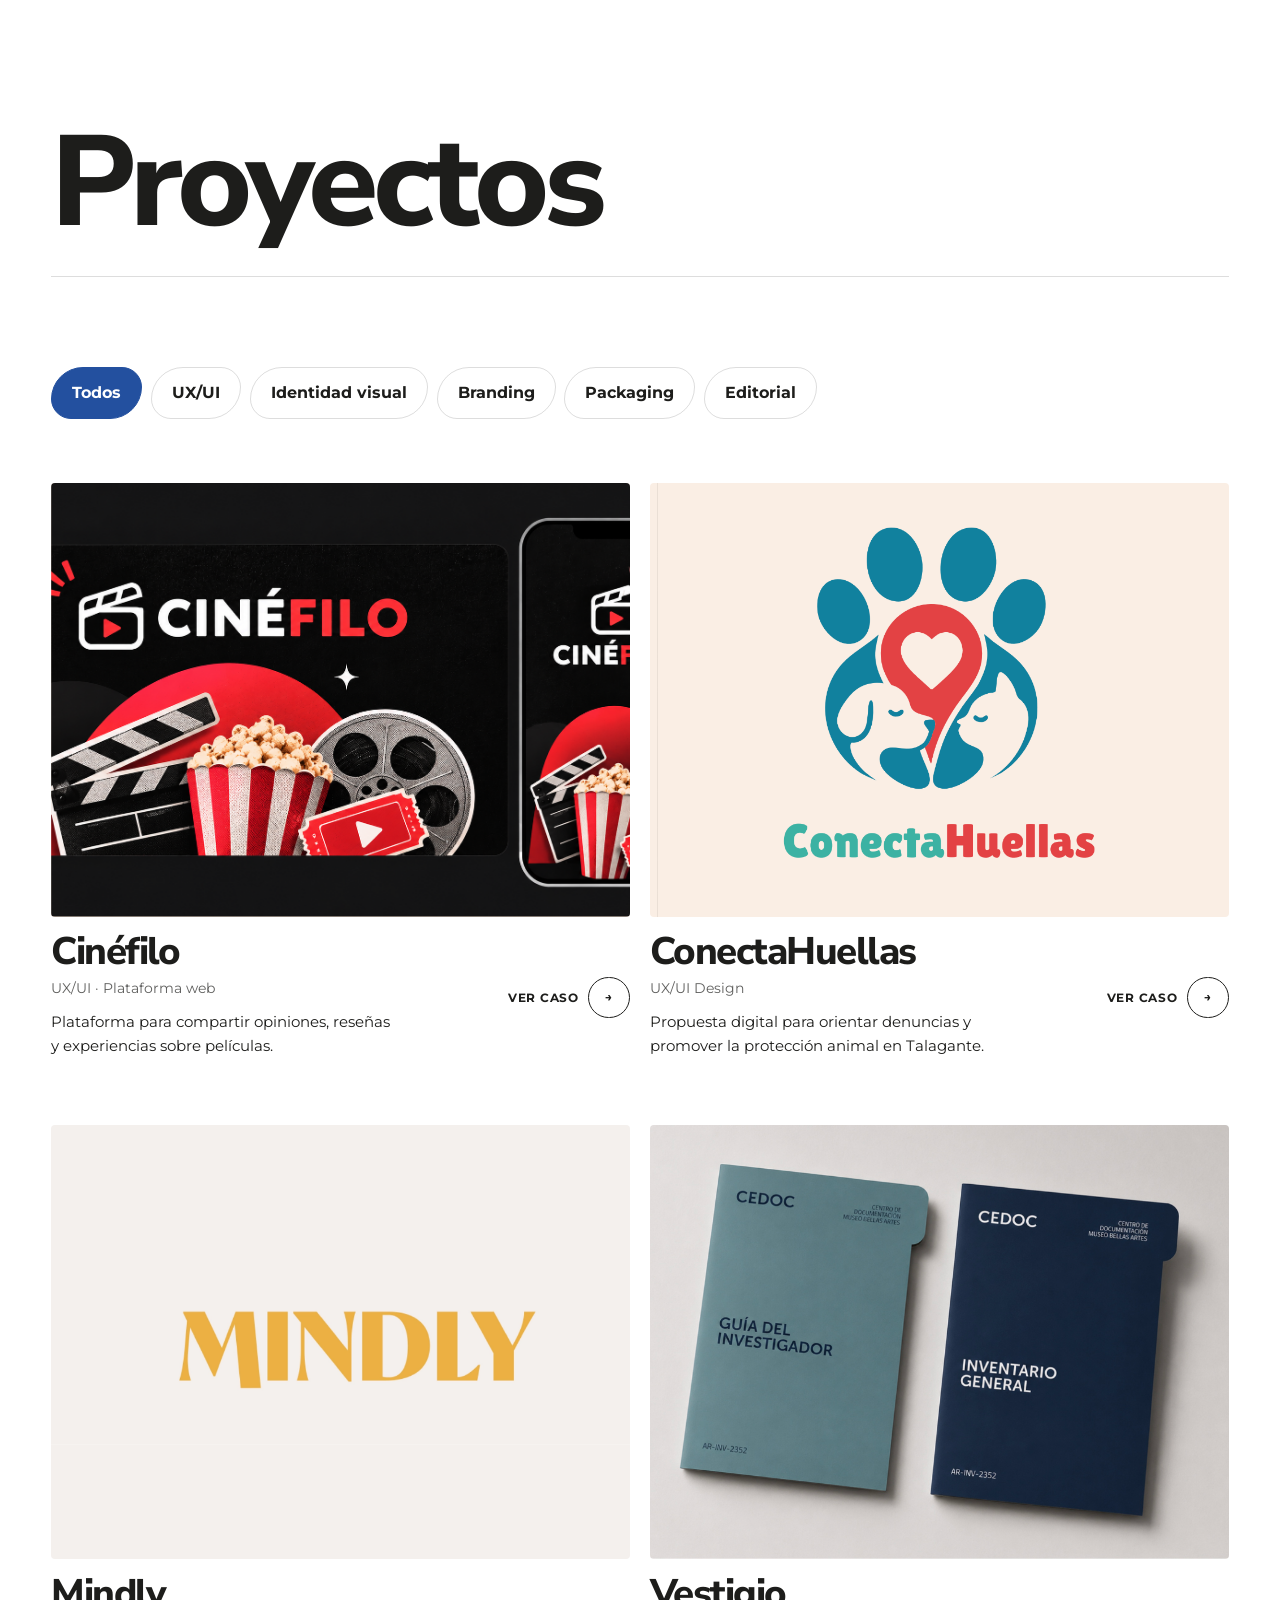
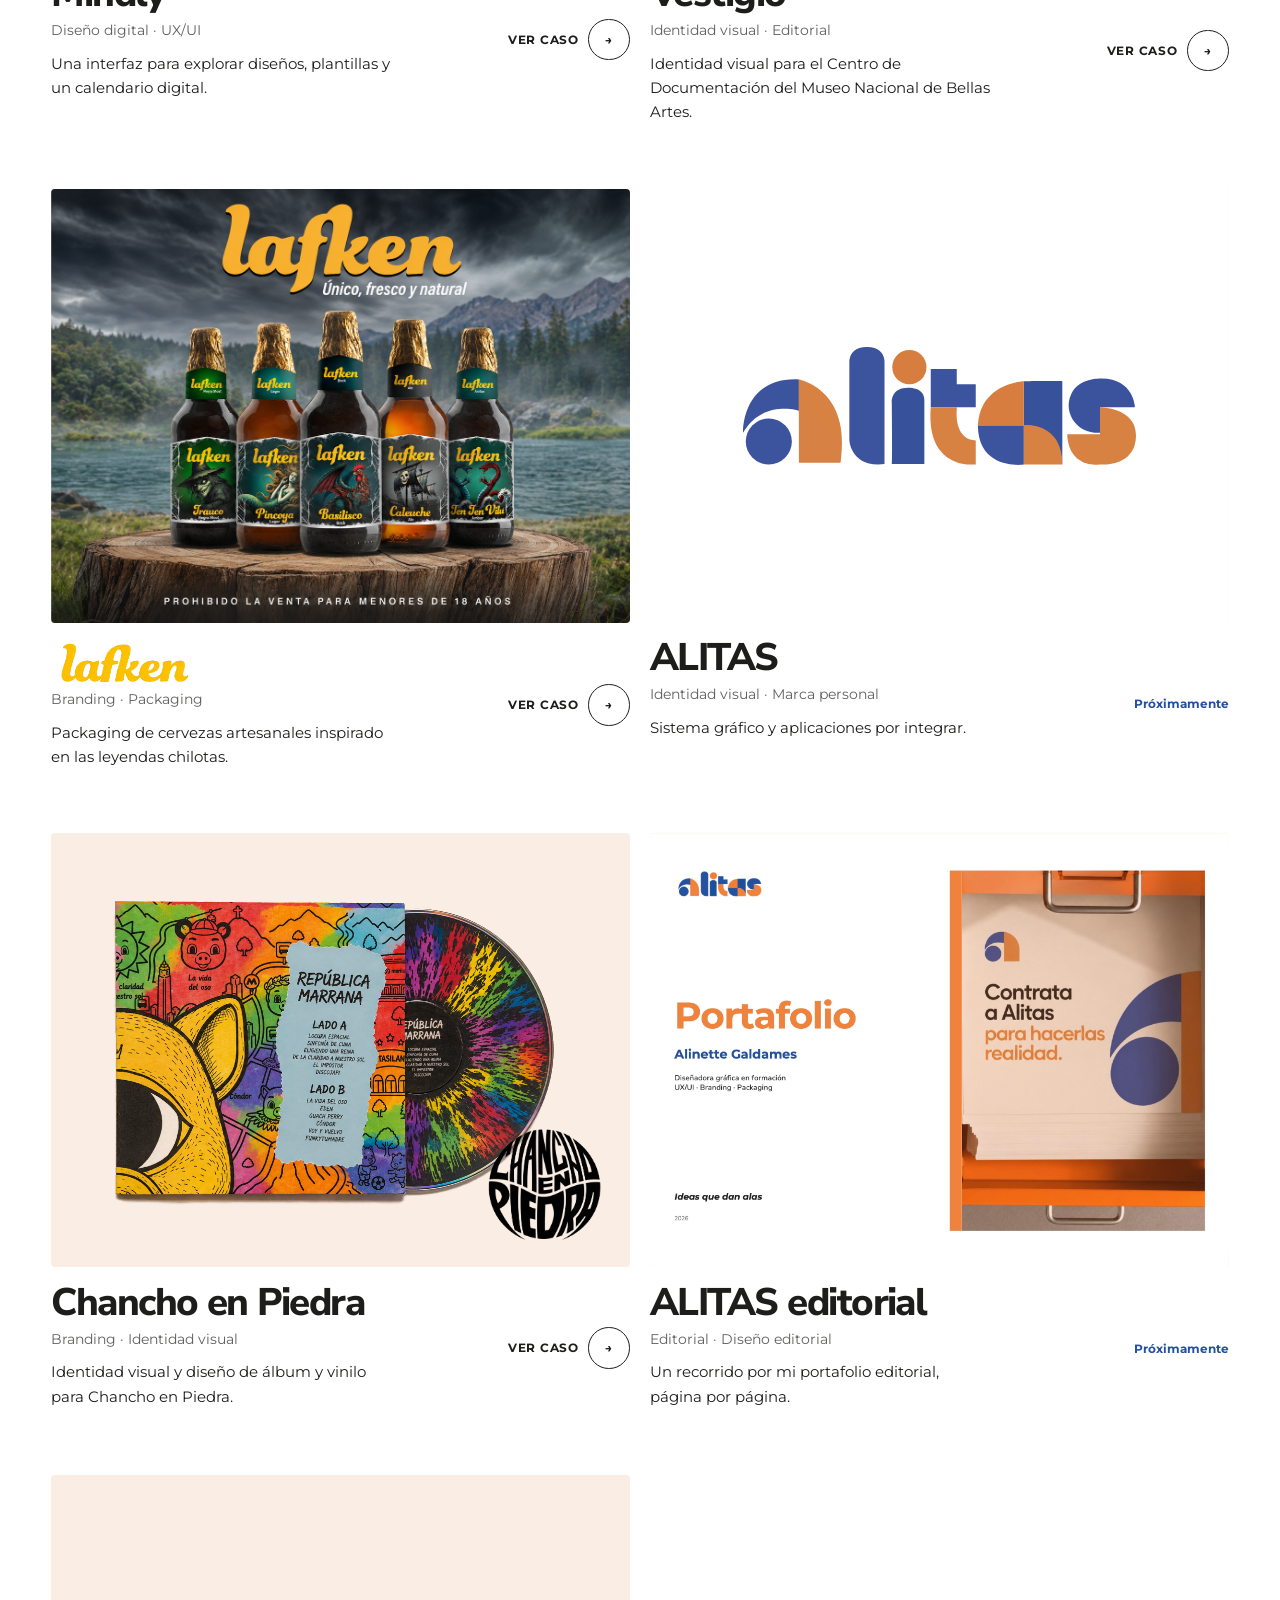
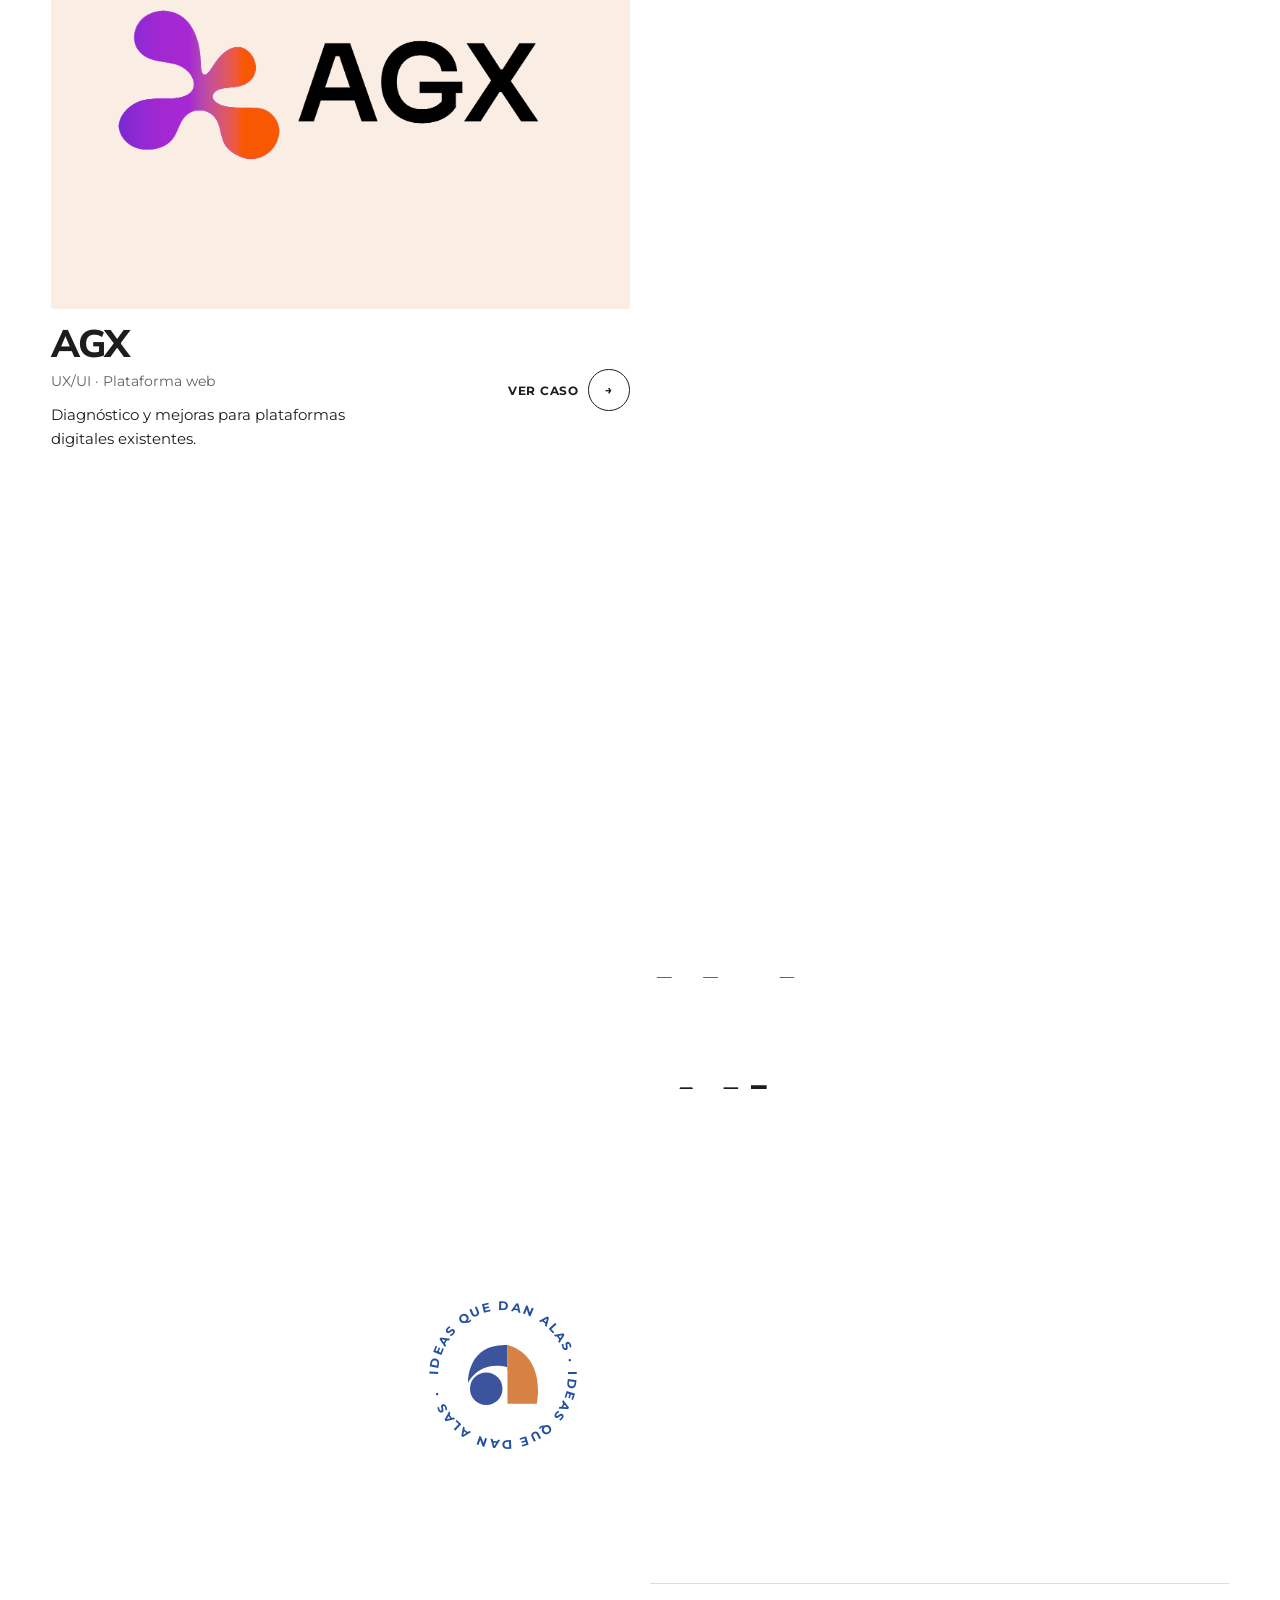
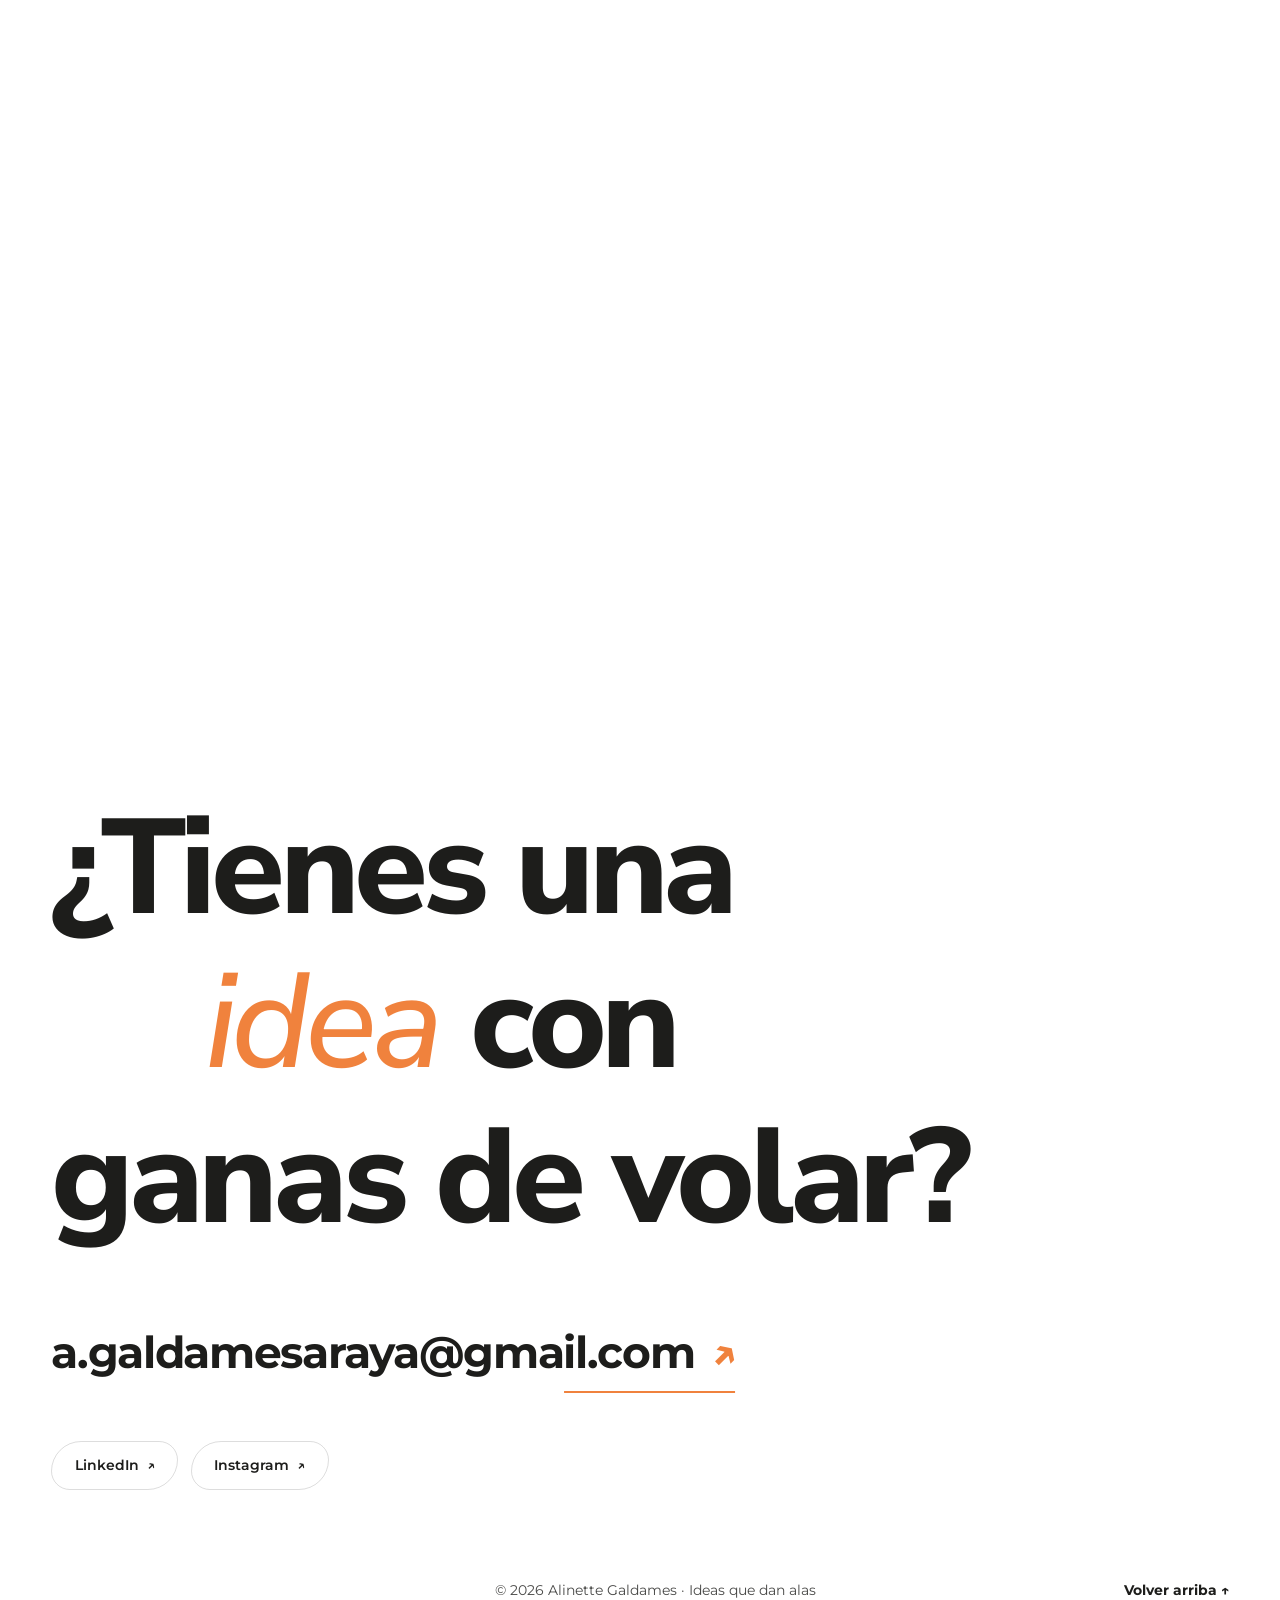
==== commit 2f6cfbf2: "Improve header contrast and add project shortcuts" ====
--- a/index.html
+++ b/index.html
@@ -469,6 +469,16 @@
 
   </main>
 
+  <nav class="quick-projects" id="quick-projects" aria-label="Acceso rápido a proyectos" aria-hidden="true" inert>
+    <a href="cinefilo.html">Cinéfilo</a>
+    <a href="conectahuellas.html">ConectaHuellas</a>
+    <a href="mindly.html">Mindly</a>
+    <a href="cedoc.html">Vestigio</a>
+    <a href="lafken.html">Lafken</a>
+    <a href="chancho-en-piedra.html">Chancho en Piedra</a>
+    <a href="agx.html">AGX</a>
+  </nav>
+
   <script src="js/main.js"></script>
 </body>
 </html>
--- a/css/styles.css
+++ b/css/styles.css
@@ -358,6 +358,10 @@
   background: color-mix(in srgb, var(--bg) 82%, transparent);
   backdrop-filter: blur(14px); -webkit-backdrop-filter: blur(14px);
 }
+/* Sobre el fondo azul, la navegación mantiene texto blanco de alto contraste. */
+body[data-theme="blue"] .nav { color: var(--blanco); }
+body[data-theme="blue"] .nav.is-scrolled { background: var(--azul); }
+body[data-theme="blue"] .nav__link span::after { color: var(--naranjo); }
 
 .nav__inner { display: flex; align-items: center; gap: 2rem; }
 .nav__logo { margin-right: auto; display: flex; align-items: center; }
@@ -1068,6 +1072,33 @@
 .footer__top:hover,
 .footer__top:focus-visible { color: var(--naranjo); }
 
+/* Accesos rápidos a los proyectos al desplazarse por la página */
+.quick-projects {
+  position: fixed; z-index: 95; left: 50%; bottom: max(1rem, env(safe-area-inset-bottom));
+  display: flex; align-items: center; gap: .4rem;
+  max-width: calc(100vw - 2rem); padding: .45rem;
+  overflow-x: auto; overscroll-behavior-inline: contain;
+  border: 1px solid rgba(35, 80, 159, .2); border-radius: 999px;
+  background: rgba(255, 255, 255, .97); color: var(--negro);
+  box-shadow: 0 .5rem 2rem rgba(20, 31, 50, .2);
+  opacity: 0; visibility: hidden; pointer-events: none;
+  transform: translate(-50%, 1.5rem);
+  transition: opacity .25s ease, transform .25s var(--ease-out), visibility .25s;
+  scrollbar-width: none;
+}
+.quick-projects::-webkit-scrollbar { display: none; }
+.quick-projects.is-visible {
+  opacity: 1; visibility: visible; pointer-events: auto;
+  transform: translate(-50%, 0);
+}
+.quick-projects a {
+  flex: 0 0 auto; padding: .6rem .85rem; border-radius: 999px;
+  color: var(--azul); font-family: var(--font-title); font-size: .75rem; font-weight: 800;
+  white-space: nowrap; transition: background-color .2s, color .2s;
+}
+.quick-projects a:hover,
+.quick-projects a:focus-visible { background: var(--azul); color: var(--blanco); outline: none; }
+
 
 /* ==========================================================================
    13. RESPONSIVE
@@ -1082,6 +1113,8 @@
 /* --- Celular (hasta 760px) --- */
 @media (max-width: 760px) {
   .nav__links, .nav__cta { display: none; }
+  .quick-projects { gap: .2rem; max-width: calc(100vw - 1rem); padding: .35rem; }
+  .quick-projects a { padding: .55rem .68rem; font-size: .68rem; }
   .nav__toggle { display: block; }
 
   .hero {
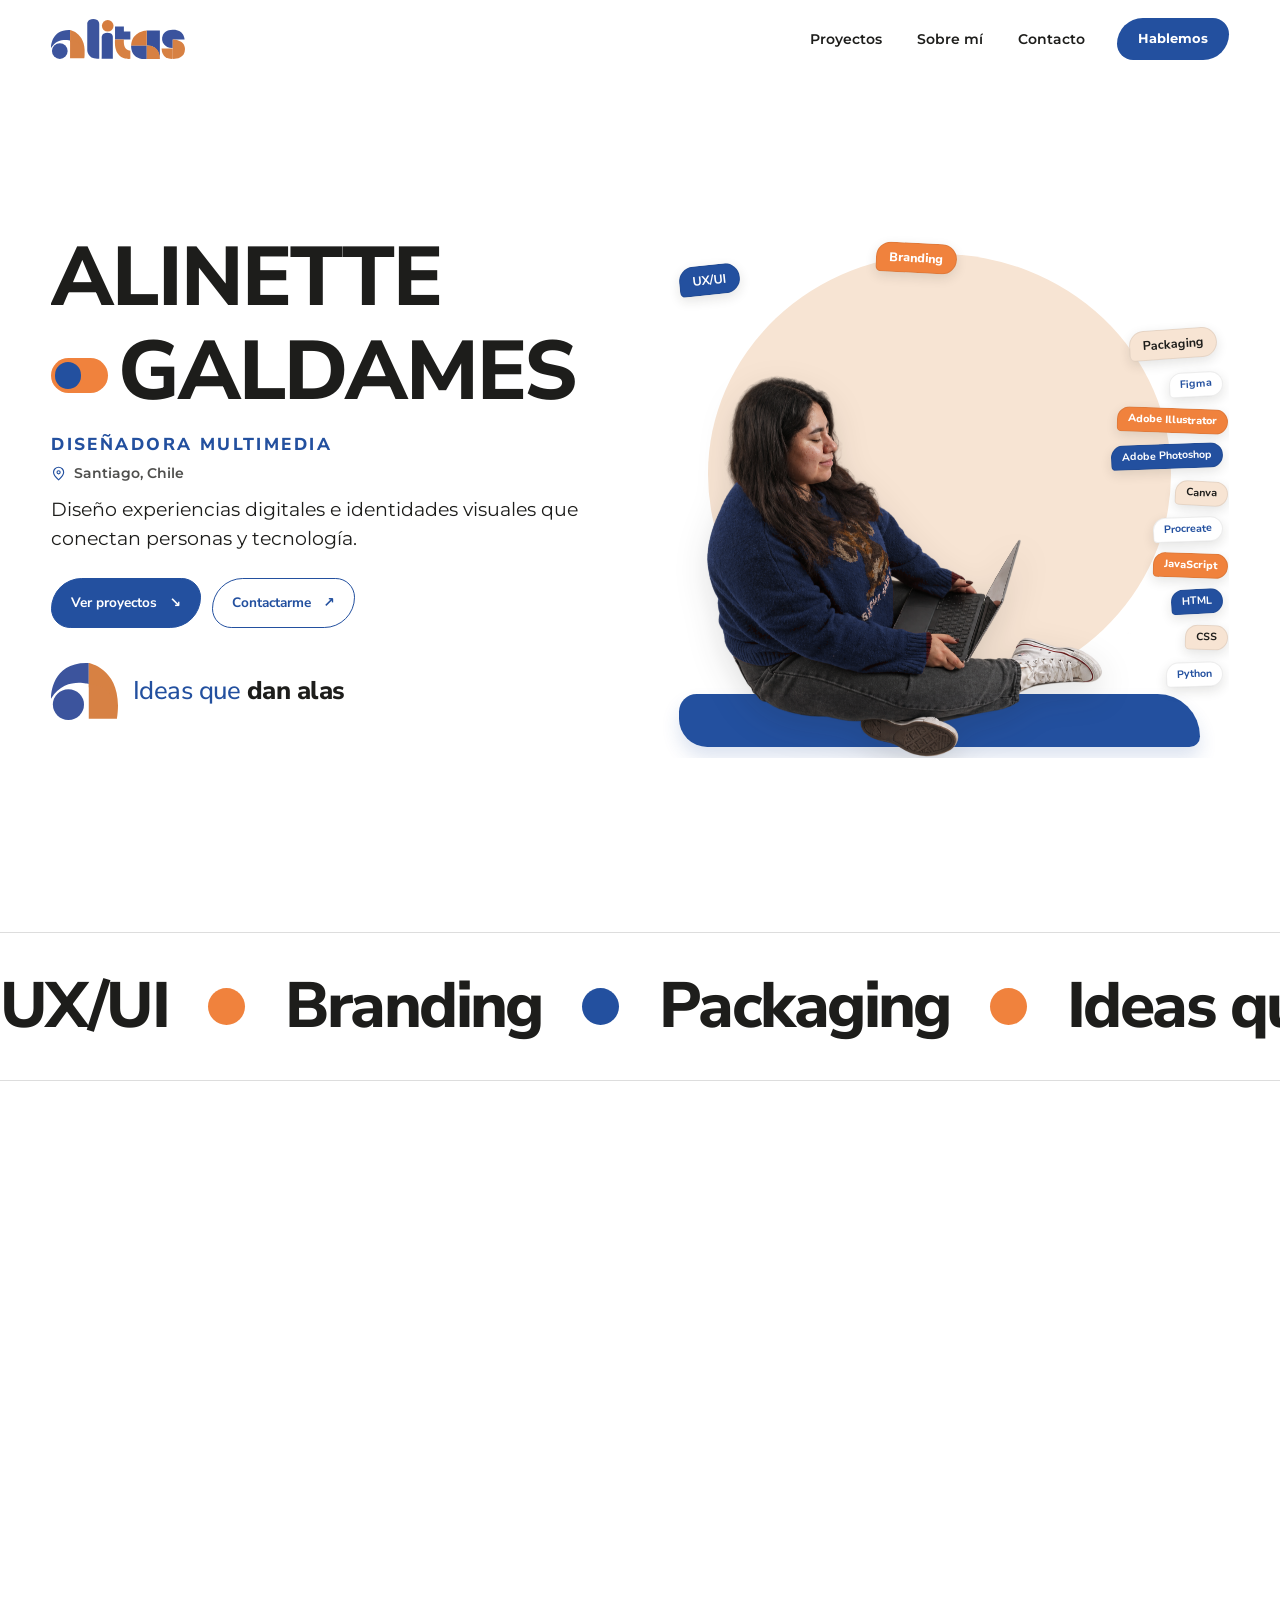
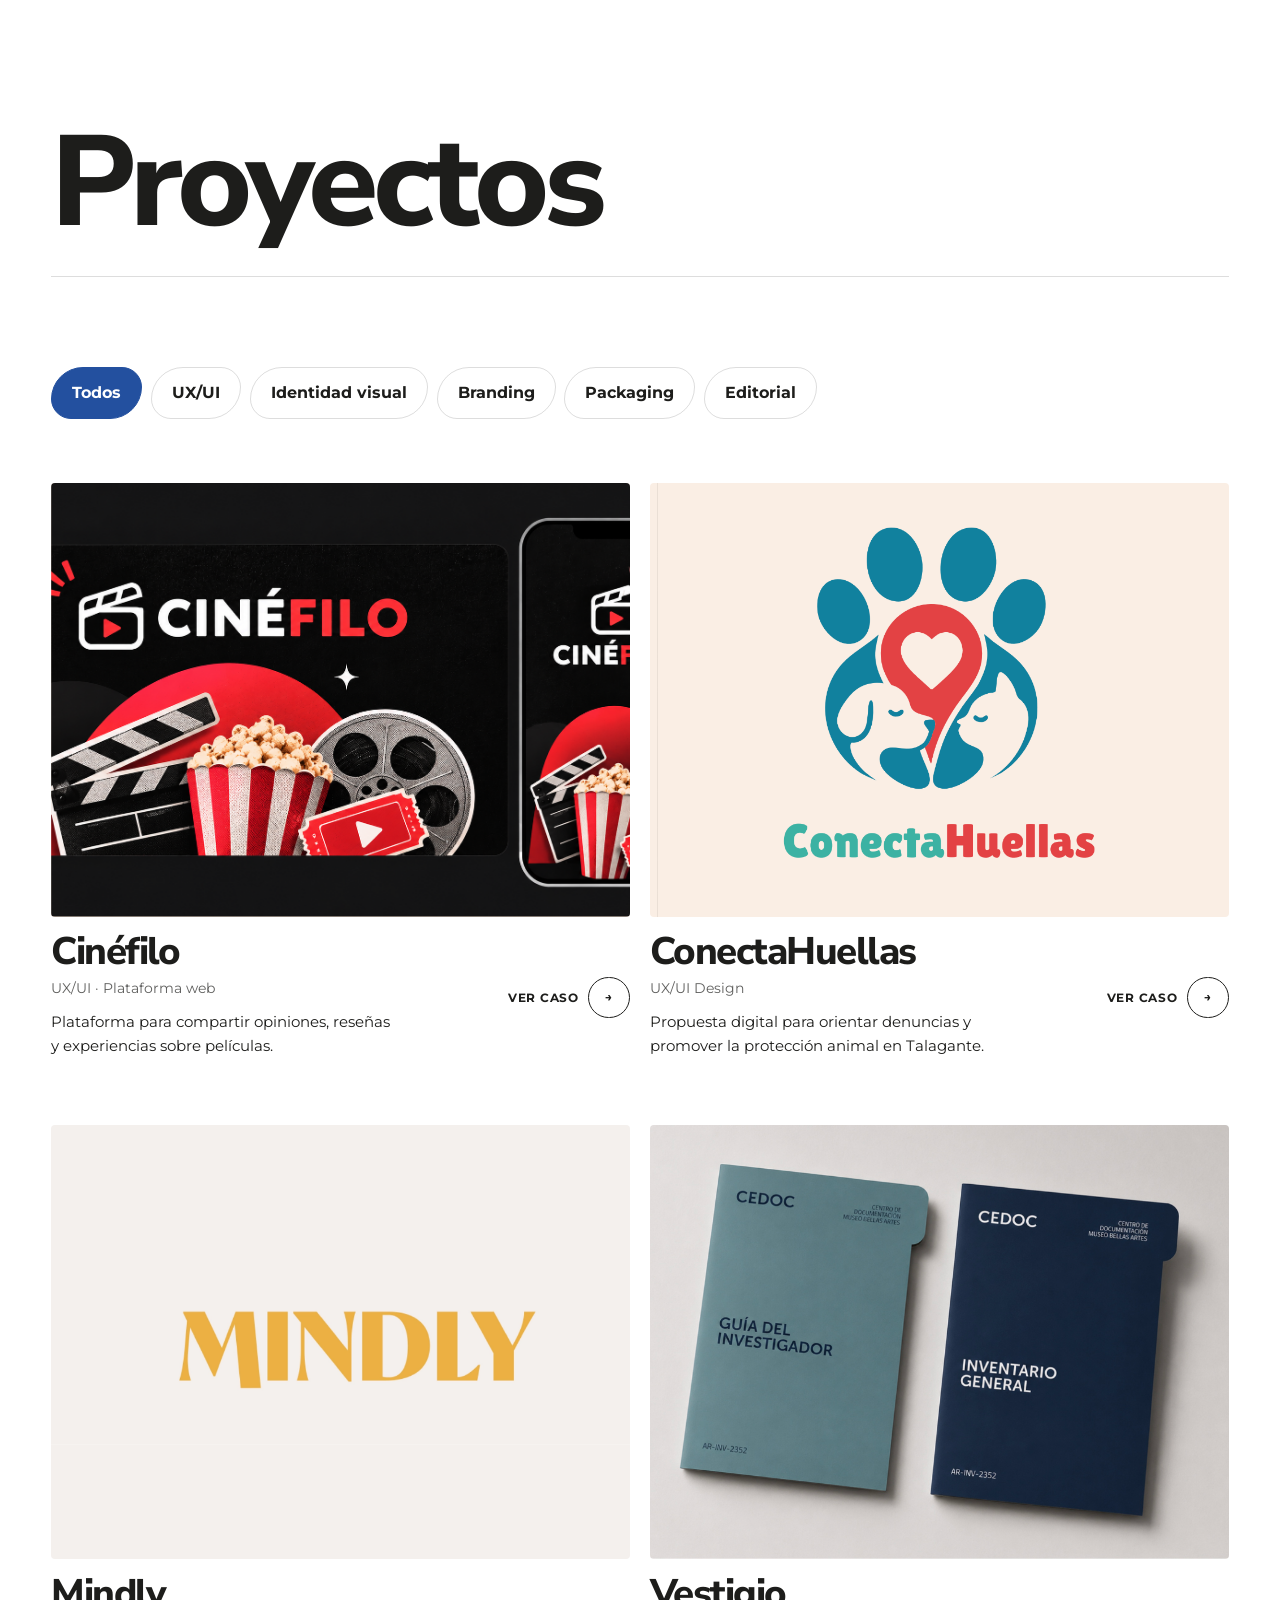
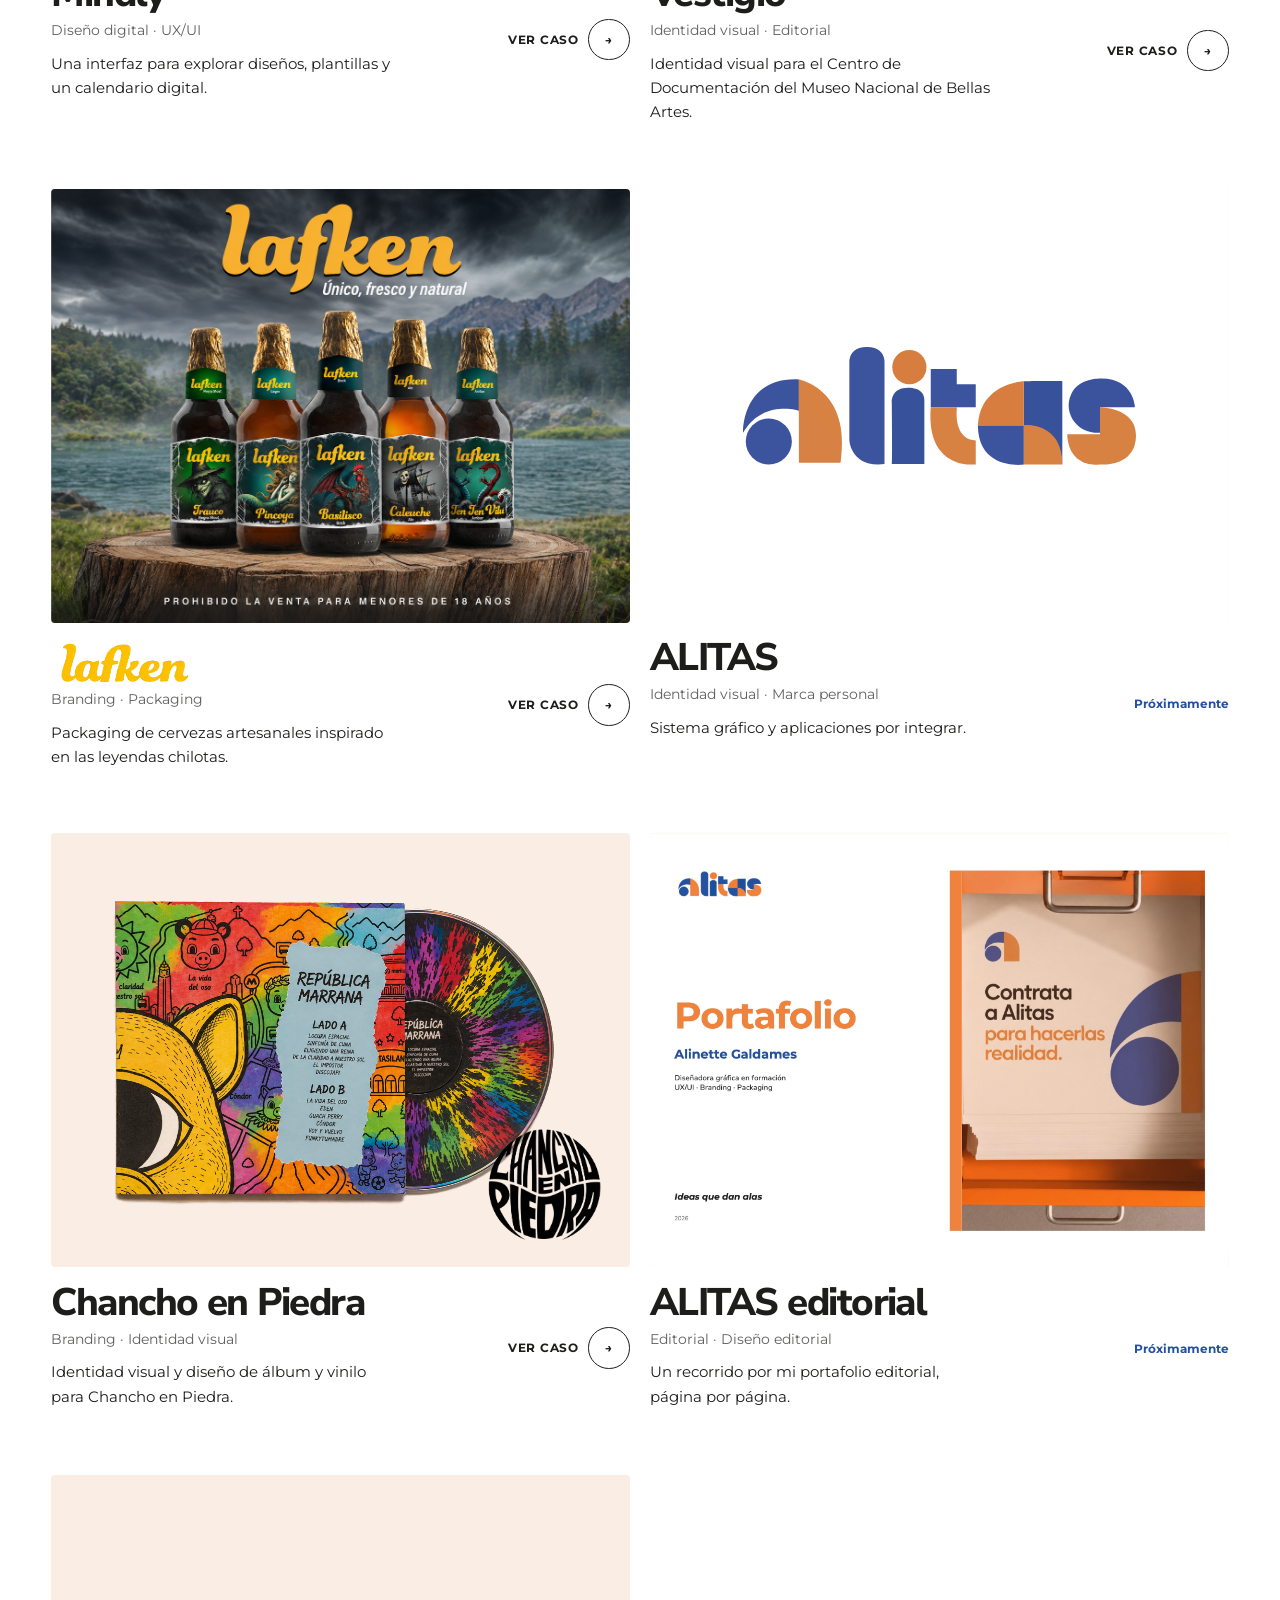
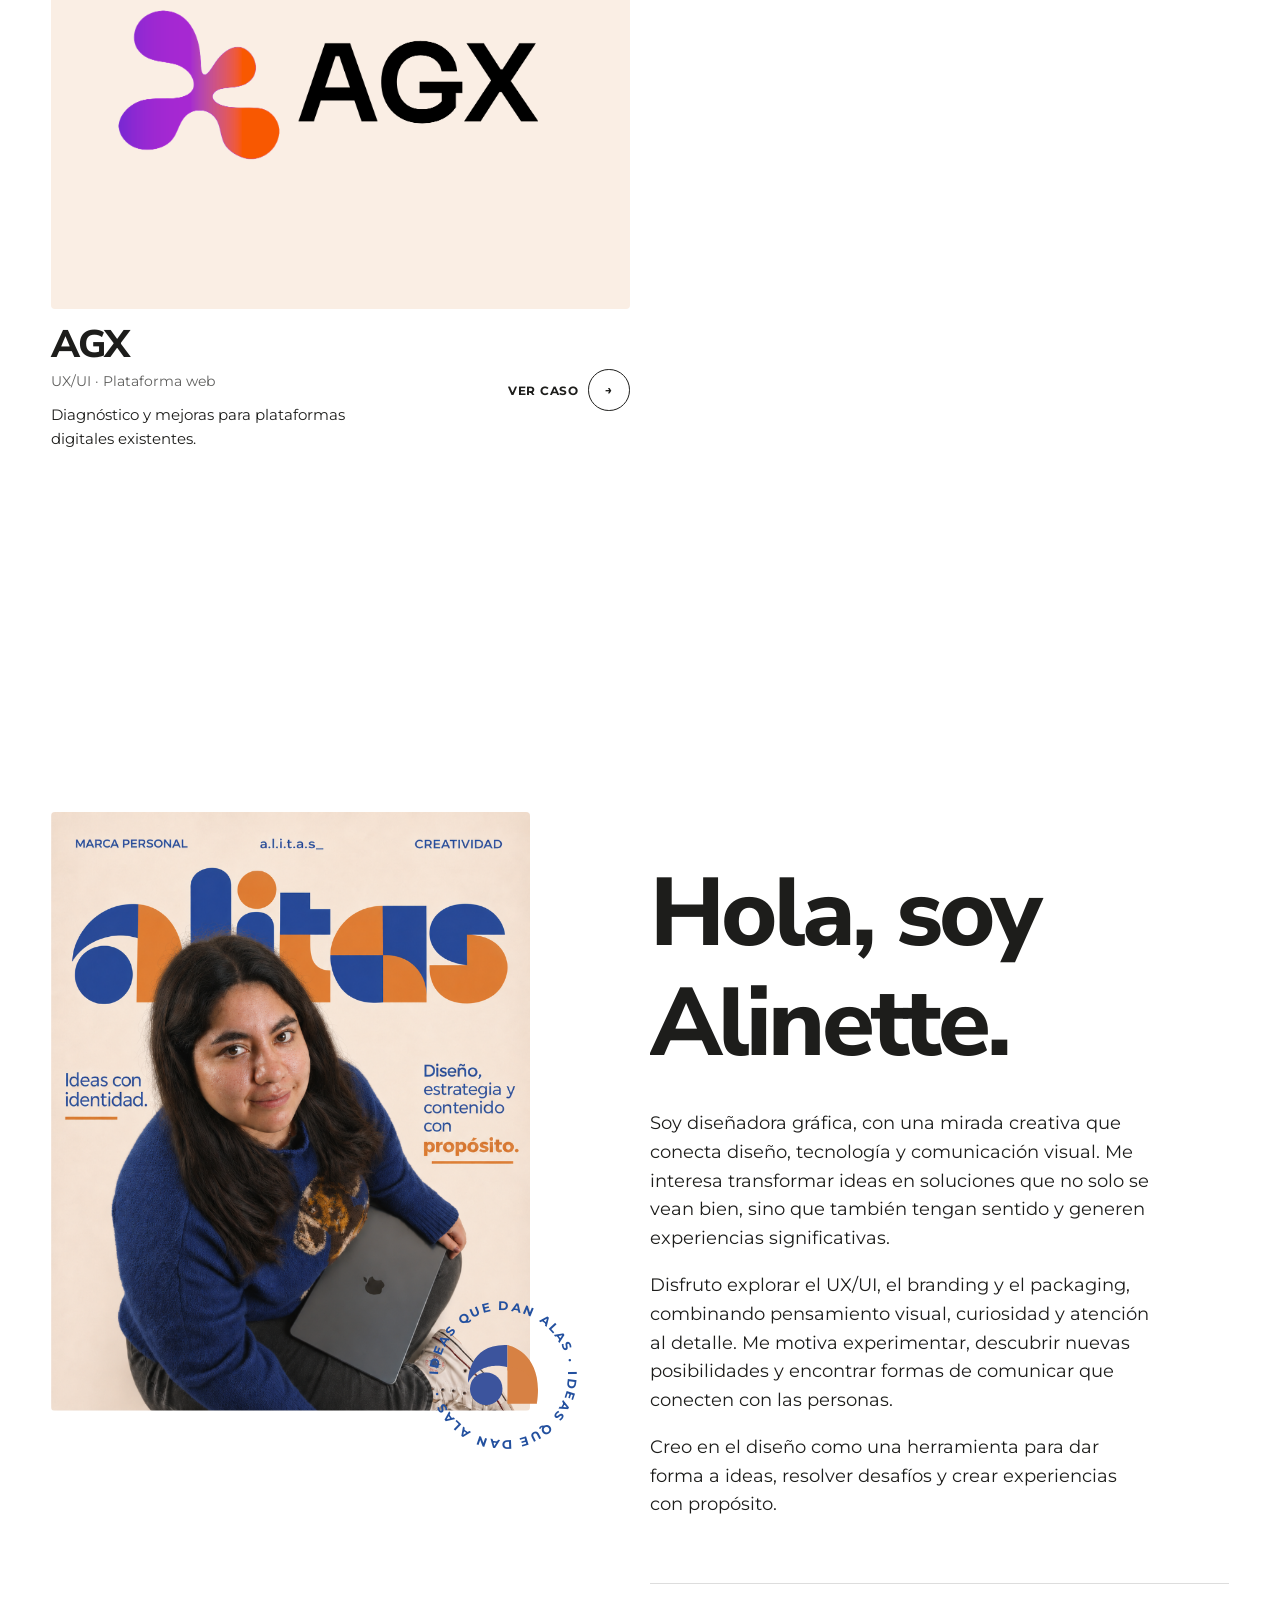
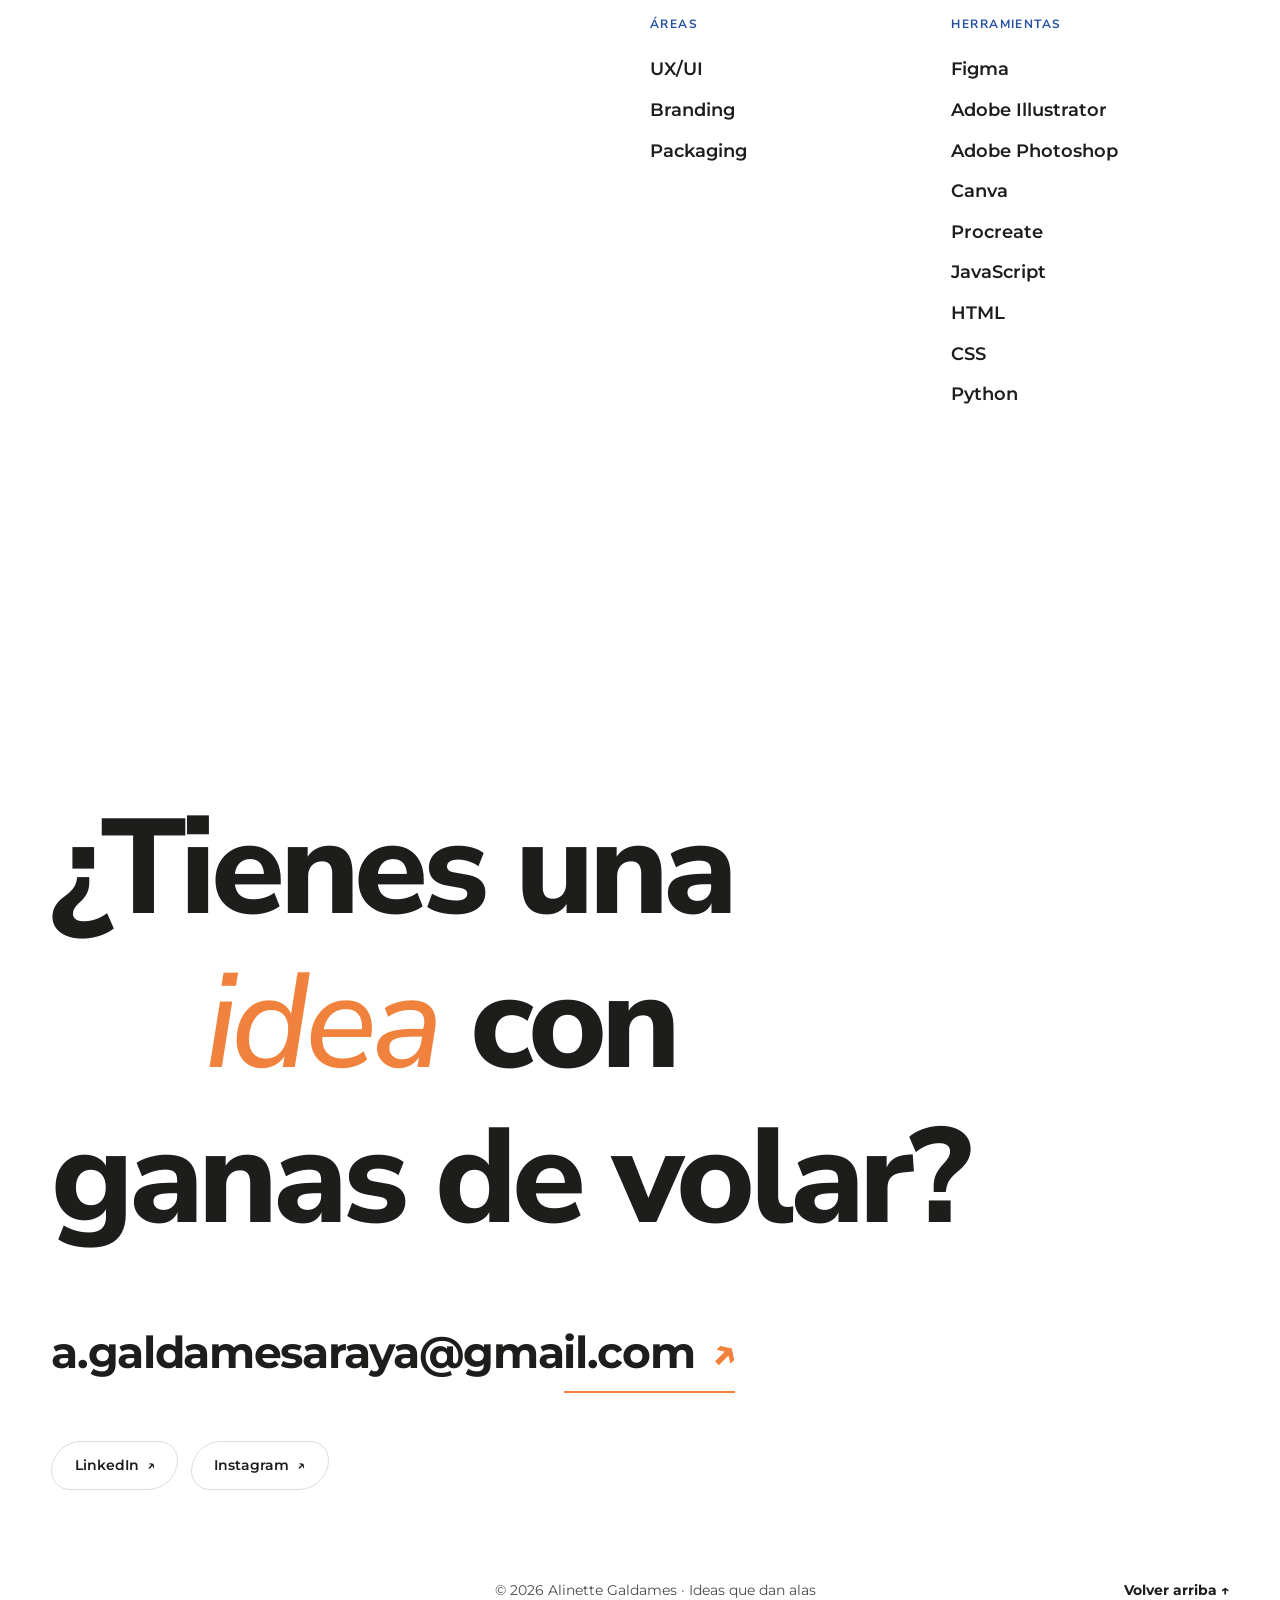
==== commit 459ad37e: "Bust cached site assets" ====
--- a/index.html
+++ b/index.html
@@ -14,7 +14,7 @@
   <link href="https://fonts.googleapis.com/css2?family=Montserrat:wght@400;500;600;700;800;900&family=Nunito+Sans:ital,wght@0,300;0,400;0,600;0,700;0,800;0,900;1,400&display=swap" rel="stylesheet">
 
   <!-- Estilos -->
-  <link rel="stylesheet" href="css/styles.css?v=20261122b">
+  <link rel="stylesheet" href="css/styles.css?v=2f6cfbf">
 
   <!-- Esta línea avisa al CSS que JavaScript está activo (así las animaciones
        solo esconden contenido si de verdad se van a ejecutar). No la borres. -->
@@ -479,6 +479,6 @@
     <a href="agx.html">AGX</a>
   </nav>
 
-  <script src="js/main.js"></script>
+  <script src="js/main.js?v=2f6cfbf"></script>
 </body>
 </html>
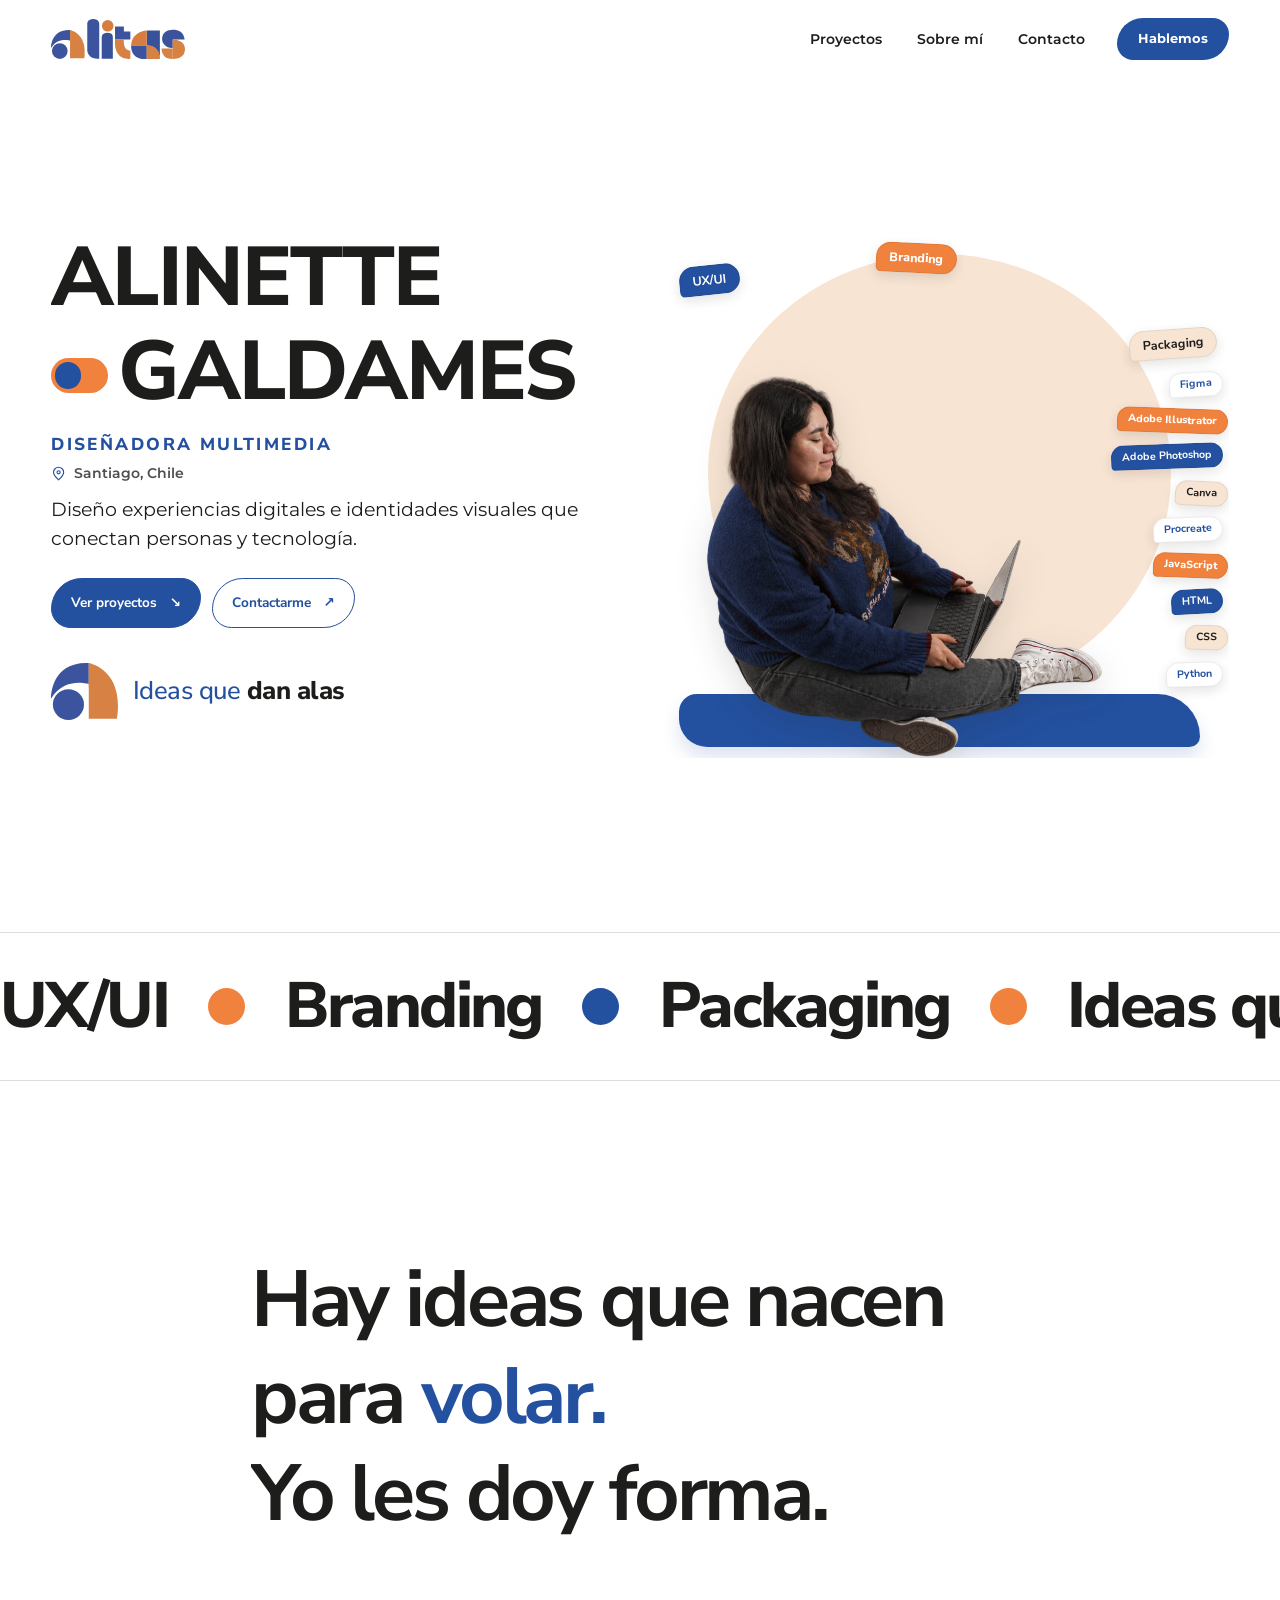
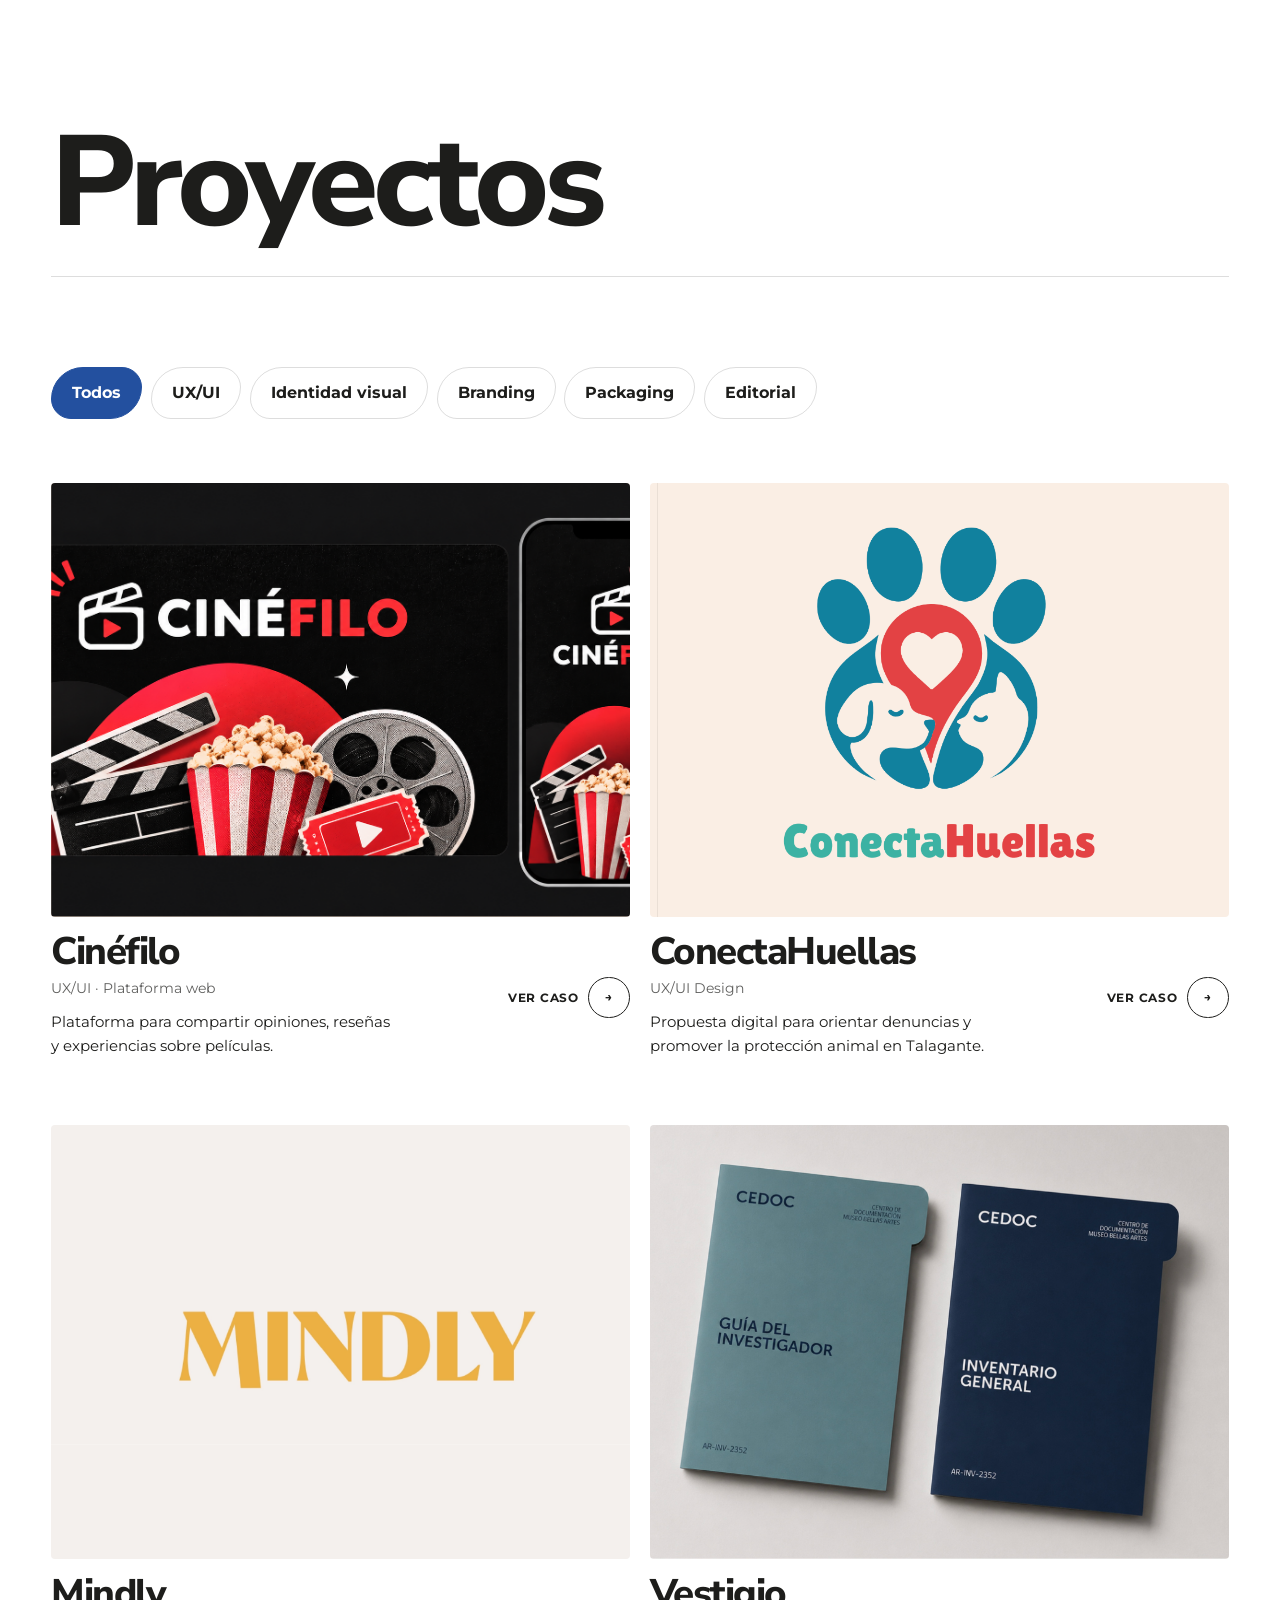
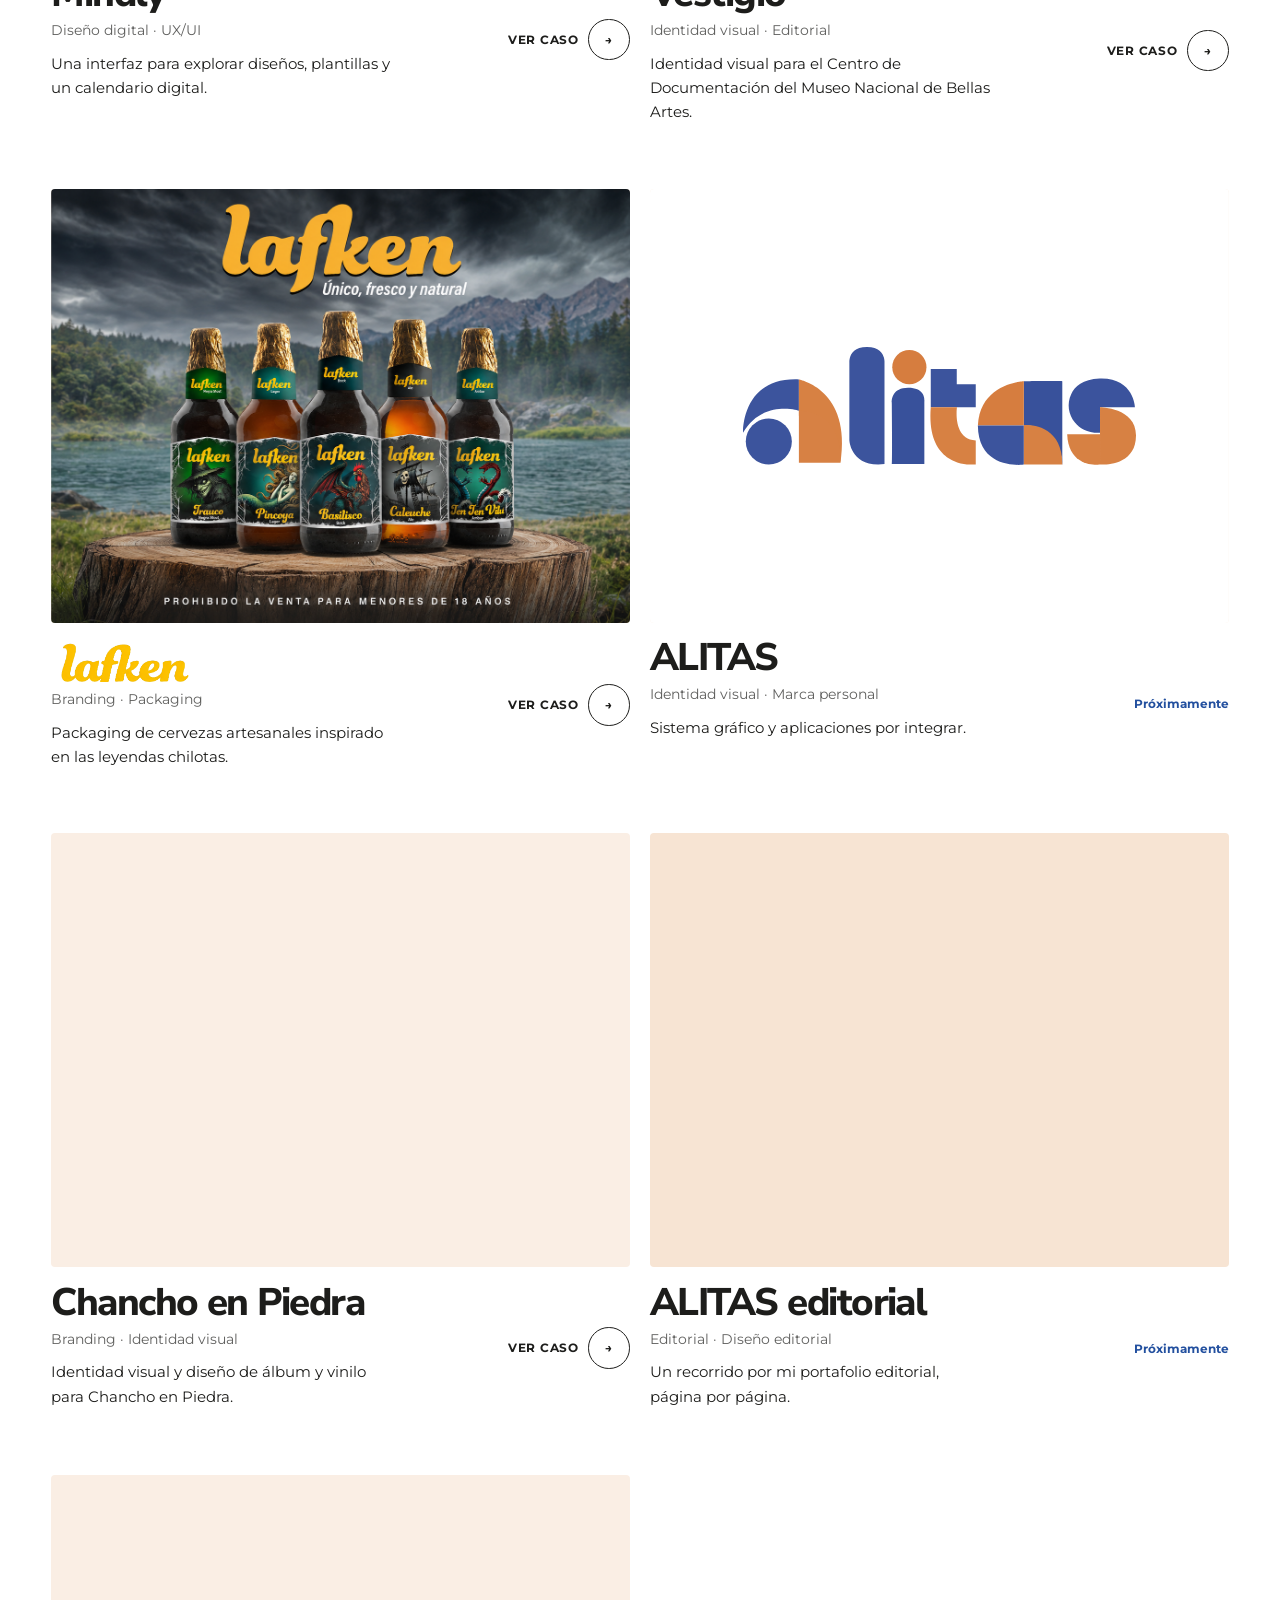
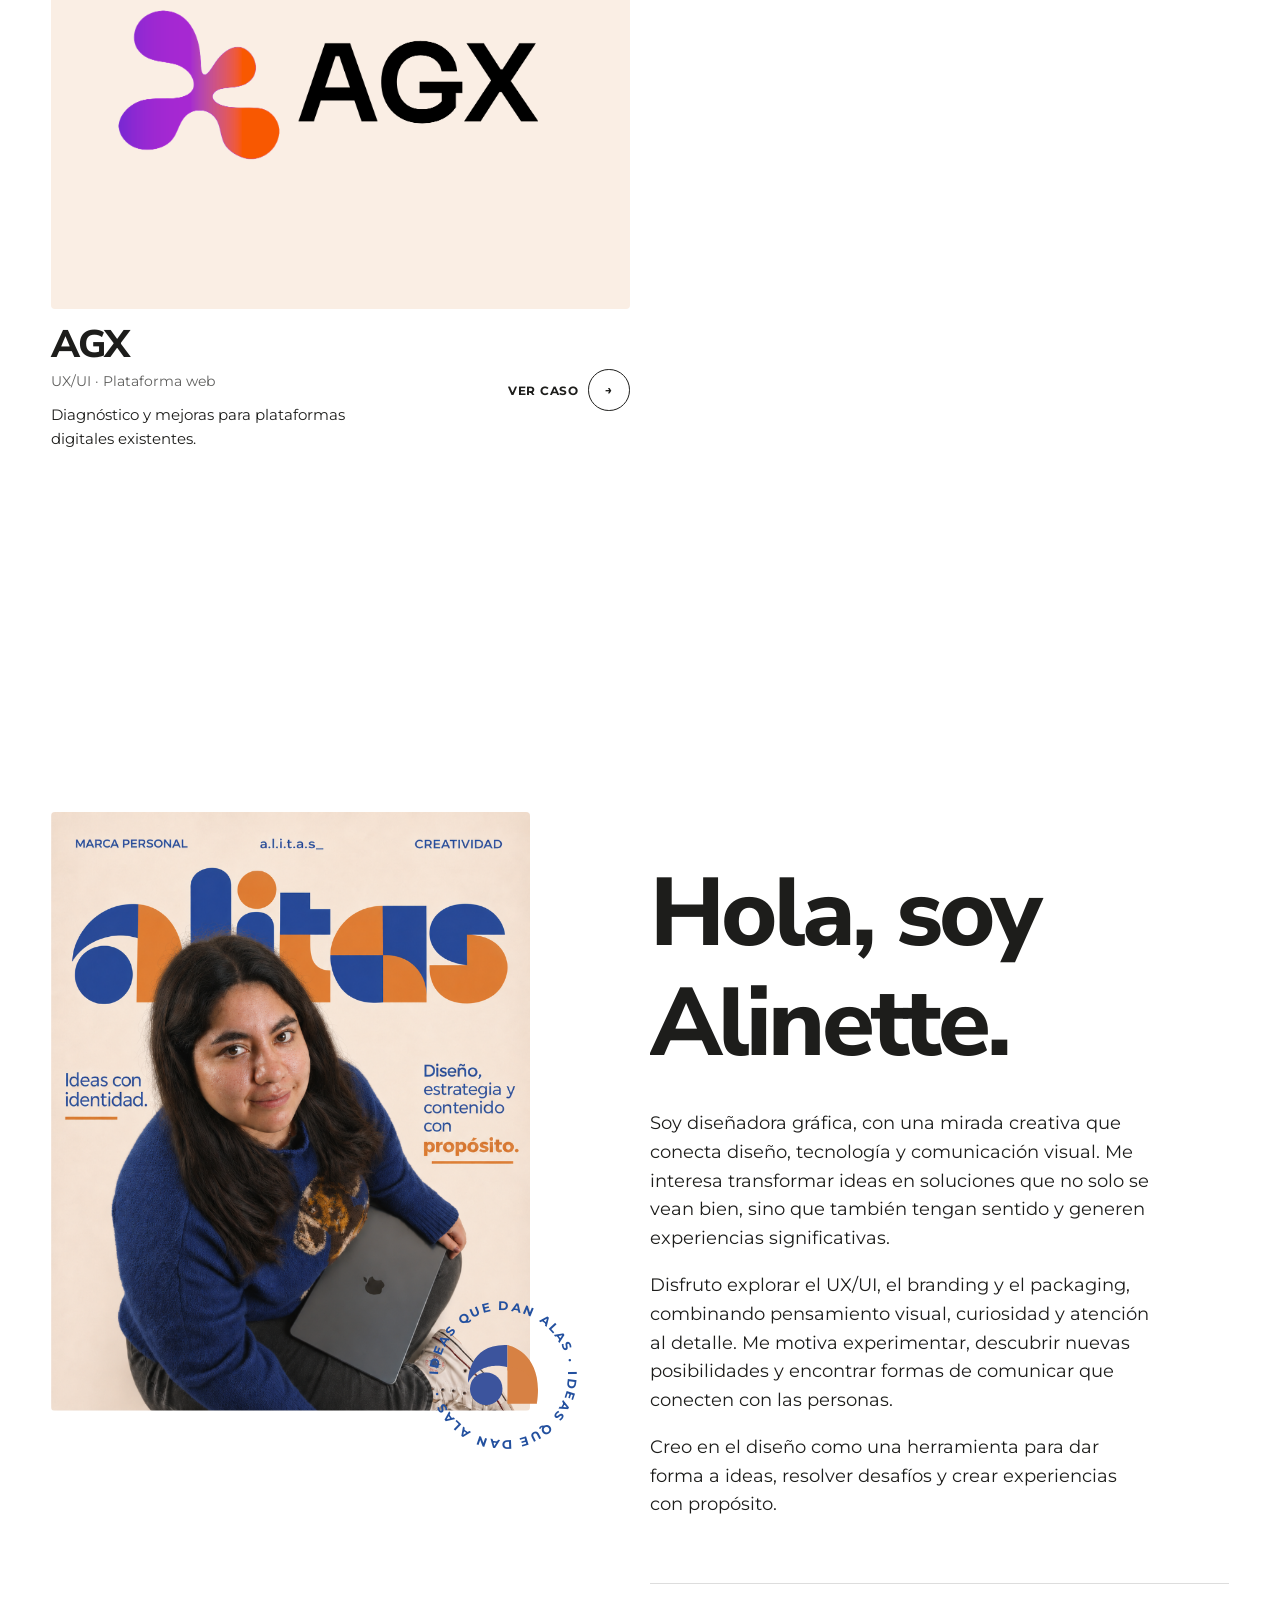
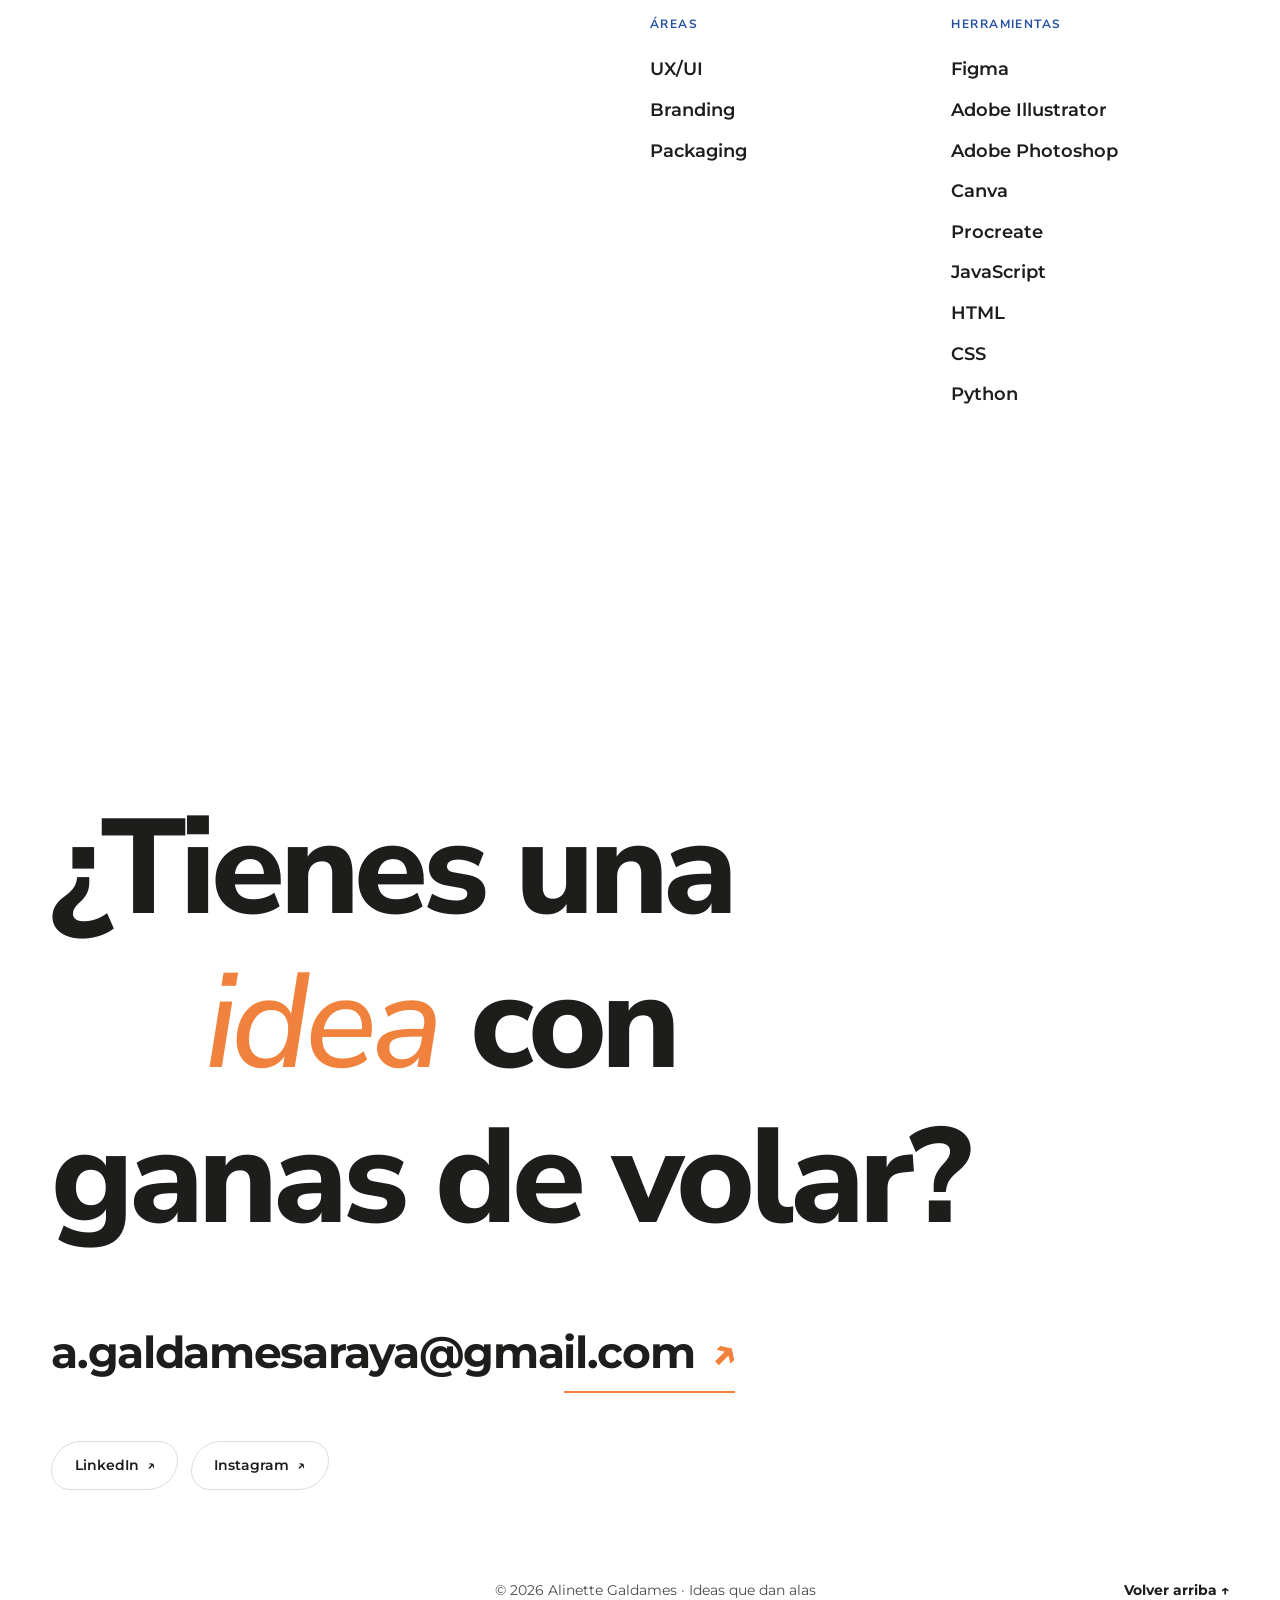
==== commit 3c235c43: "Remove the quick project bar" ====
--- a/index.html
+++ b/index.html
@@ -14,7 +14,7 @@
   <link href="https://fonts.googleapis.com/css2?family=Montserrat:wght@400;500;600;700;800;900&family=Nunito+Sans:ital,wght@0,300;0,400;0,600;0,700;0,800;0,900;1,400&display=swap" rel="stylesheet">
 
   <!-- Estilos -->
-  <link rel="stylesheet" href="css/styles.css?v=2f6cfbf">
+  <link rel="stylesheet" href="css/styles.css?v=20261122c">
 
   <!-- Esta línea avisa al CSS que JavaScript está activo (así las animaciones
        solo esconden contenido si de verdad se van a ejecutar). No la borres. -->
@@ -469,16 +469,6 @@
 
   </main>
 
-  <nav class="quick-projects" id="quick-projects" aria-label="Acceso rápido a proyectos" aria-hidden="true" inert>
-    <a href="cinefilo.html">Cinéfilo</a>
-    <a href="conectahuellas.html">ConectaHuellas</a>
-    <a href="mindly.html">Mindly</a>
-    <a href="cedoc.html">Vestigio</a>
-    <a href="lafken.html">Lafken</a>
-    <a href="chancho-en-piedra.html">Chancho en Piedra</a>
-    <a href="agx.html">AGX</a>
-  </nav>
-
-  <script src="js/main.js?v=2f6cfbf"></script>
+  <script src="js/main.js?v=20261122c"></script>
 </body>
 </html>
--- a/css/styles.css
+++ b/css/styles.css
@@ -1072,33 +1072,6 @@
 .footer__top:hover,
 .footer__top:focus-visible { color: var(--naranjo); }
 
-/* Accesos rápidos a los proyectos al desplazarse por la página */
-.quick-projects {
-  position: fixed; z-index: 95; left: 50%; bottom: max(1rem, env(safe-area-inset-bottom));
-  display: flex; align-items: center; gap: .4rem;
-  max-width: calc(100vw - 2rem); padding: .45rem;
-  overflow-x: auto; overscroll-behavior-inline: contain;
-  border: 1px solid rgba(35, 80, 159, .2); border-radius: 999px;
-  background: rgba(255, 255, 255, .97); color: var(--negro);
-  box-shadow: 0 .5rem 2rem rgba(20, 31, 50, .2);
-  opacity: 0; visibility: hidden; pointer-events: none;
-  transform: translate(-50%, 1.5rem);
-  transition: opacity .25s ease, transform .25s var(--ease-out), visibility .25s;
-  scrollbar-width: none;
-}
-.quick-projects::-webkit-scrollbar { display: none; }
-.quick-projects.is-visible {
-  opacity: 1; visibility: visible; pointer-events: auto;
-  transform: translate(-50%, 0);
-}
-.quick-projects a {
-  flex: 0 0 auto; padding: .6rem .85rem; border-radius: 999px;
-  color: var(--azul); font-family: var(--font-title); font-size: .75rem; font-weight: 800;
-  white-space: nowrap; transition: background-color .2s, color .2s;
-}
-.quick-projects a:hover,
-.quick-projects a:focus-visible { background: var(--azul); color: var(--blanco); outline: none; }
-
 
 /* ==========================================================================
    13. RESPONSIVE
@@ -1113,8 +1086,6 @@
 /* --- Celular (hasta 760px) --- */
 @media (max-width: 760px) {
   .nav__links, .nav__cta { display: none; }
-  .quick-projects { gap: .2rem; max-width: calc(100vw - 1rem); padding: .35rem; }
-  .quick-projects a { padding: .55rem .68rem; font-size: .68rem; }
   .nav__toggle { display: block; }
 
   .hero {
